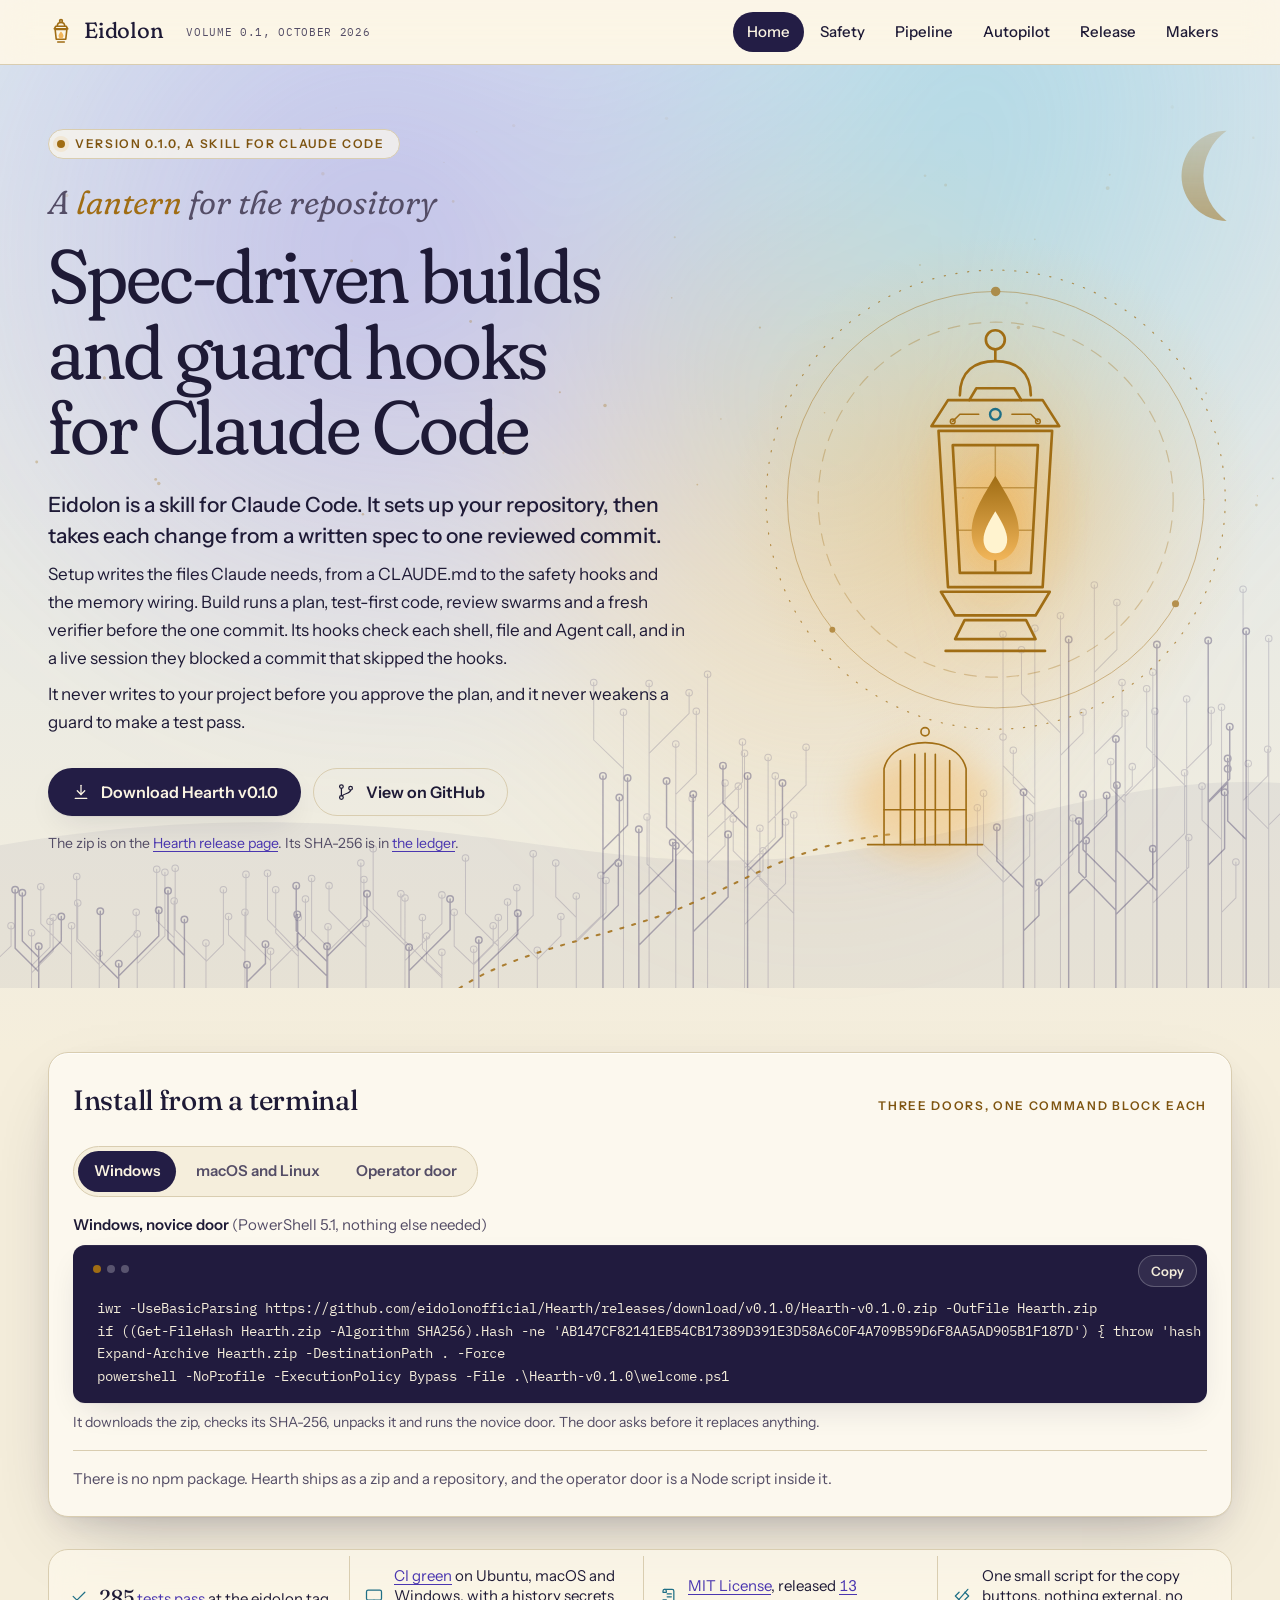
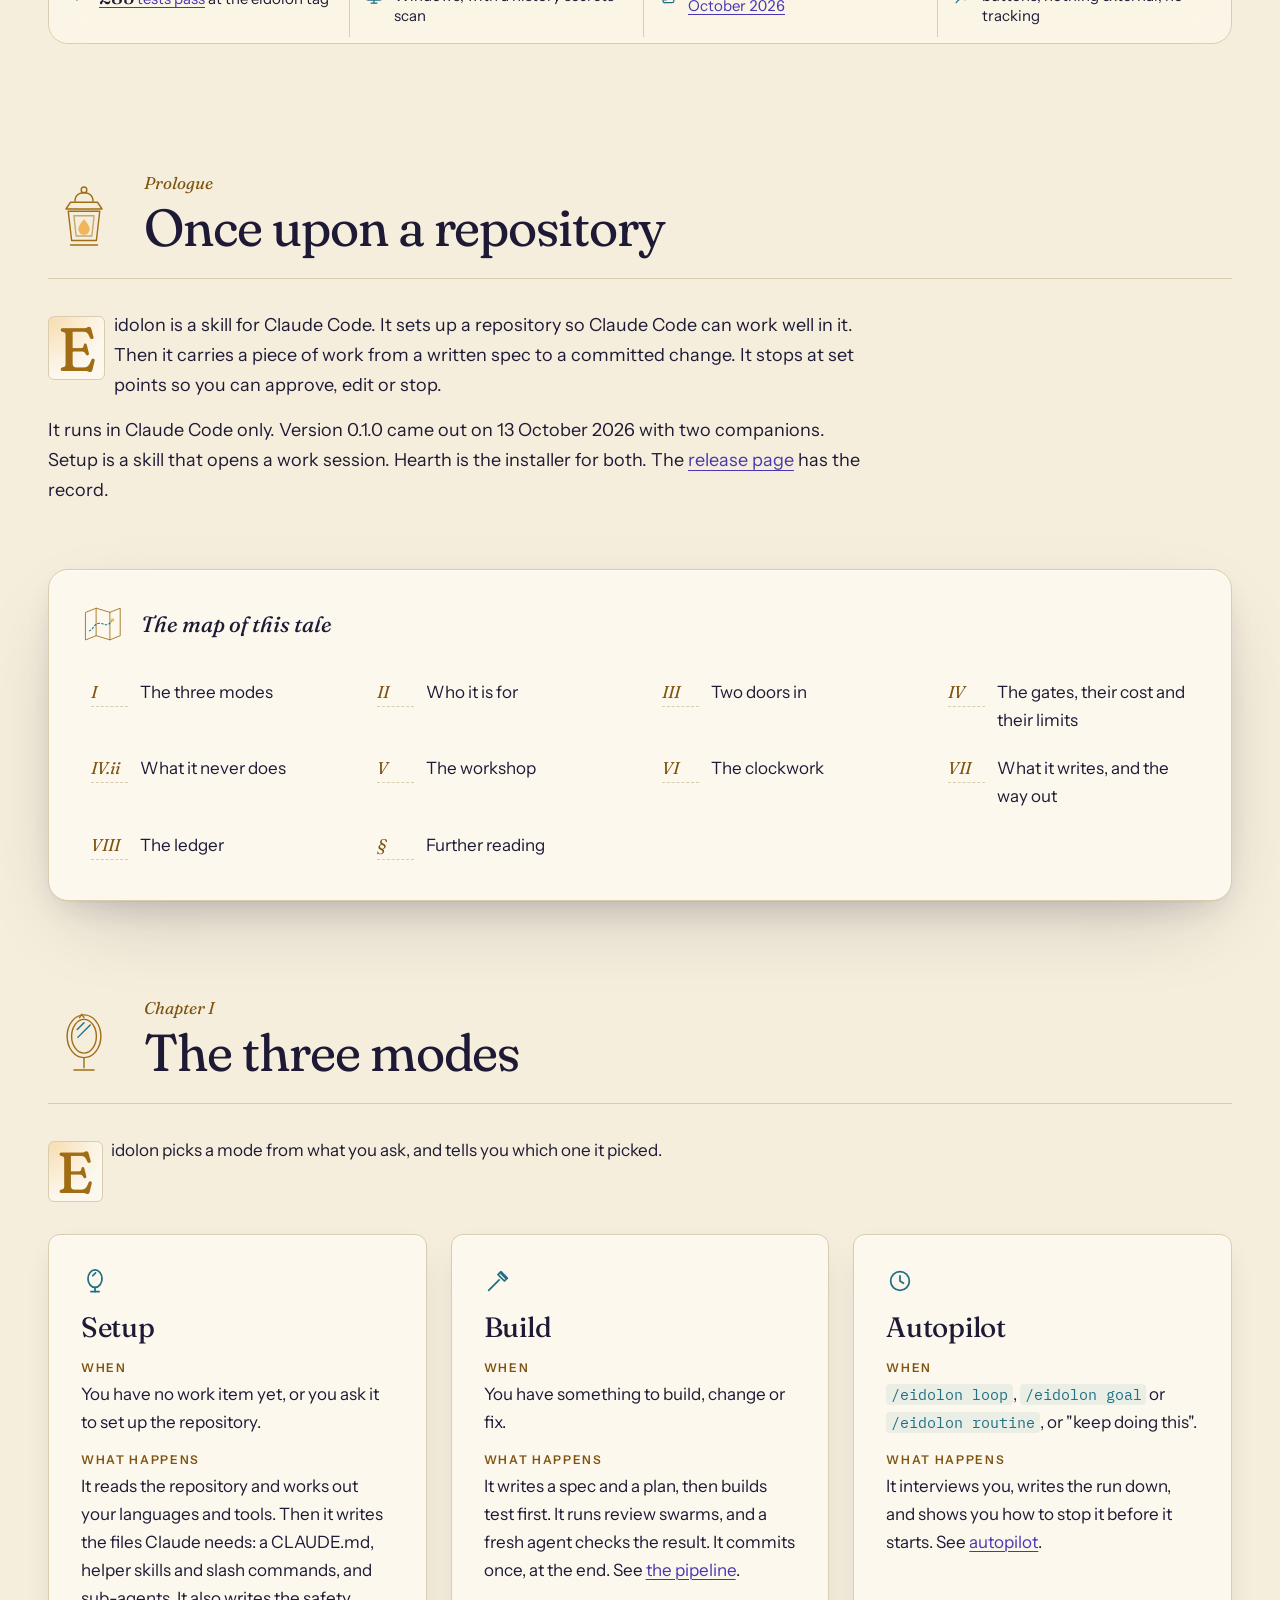
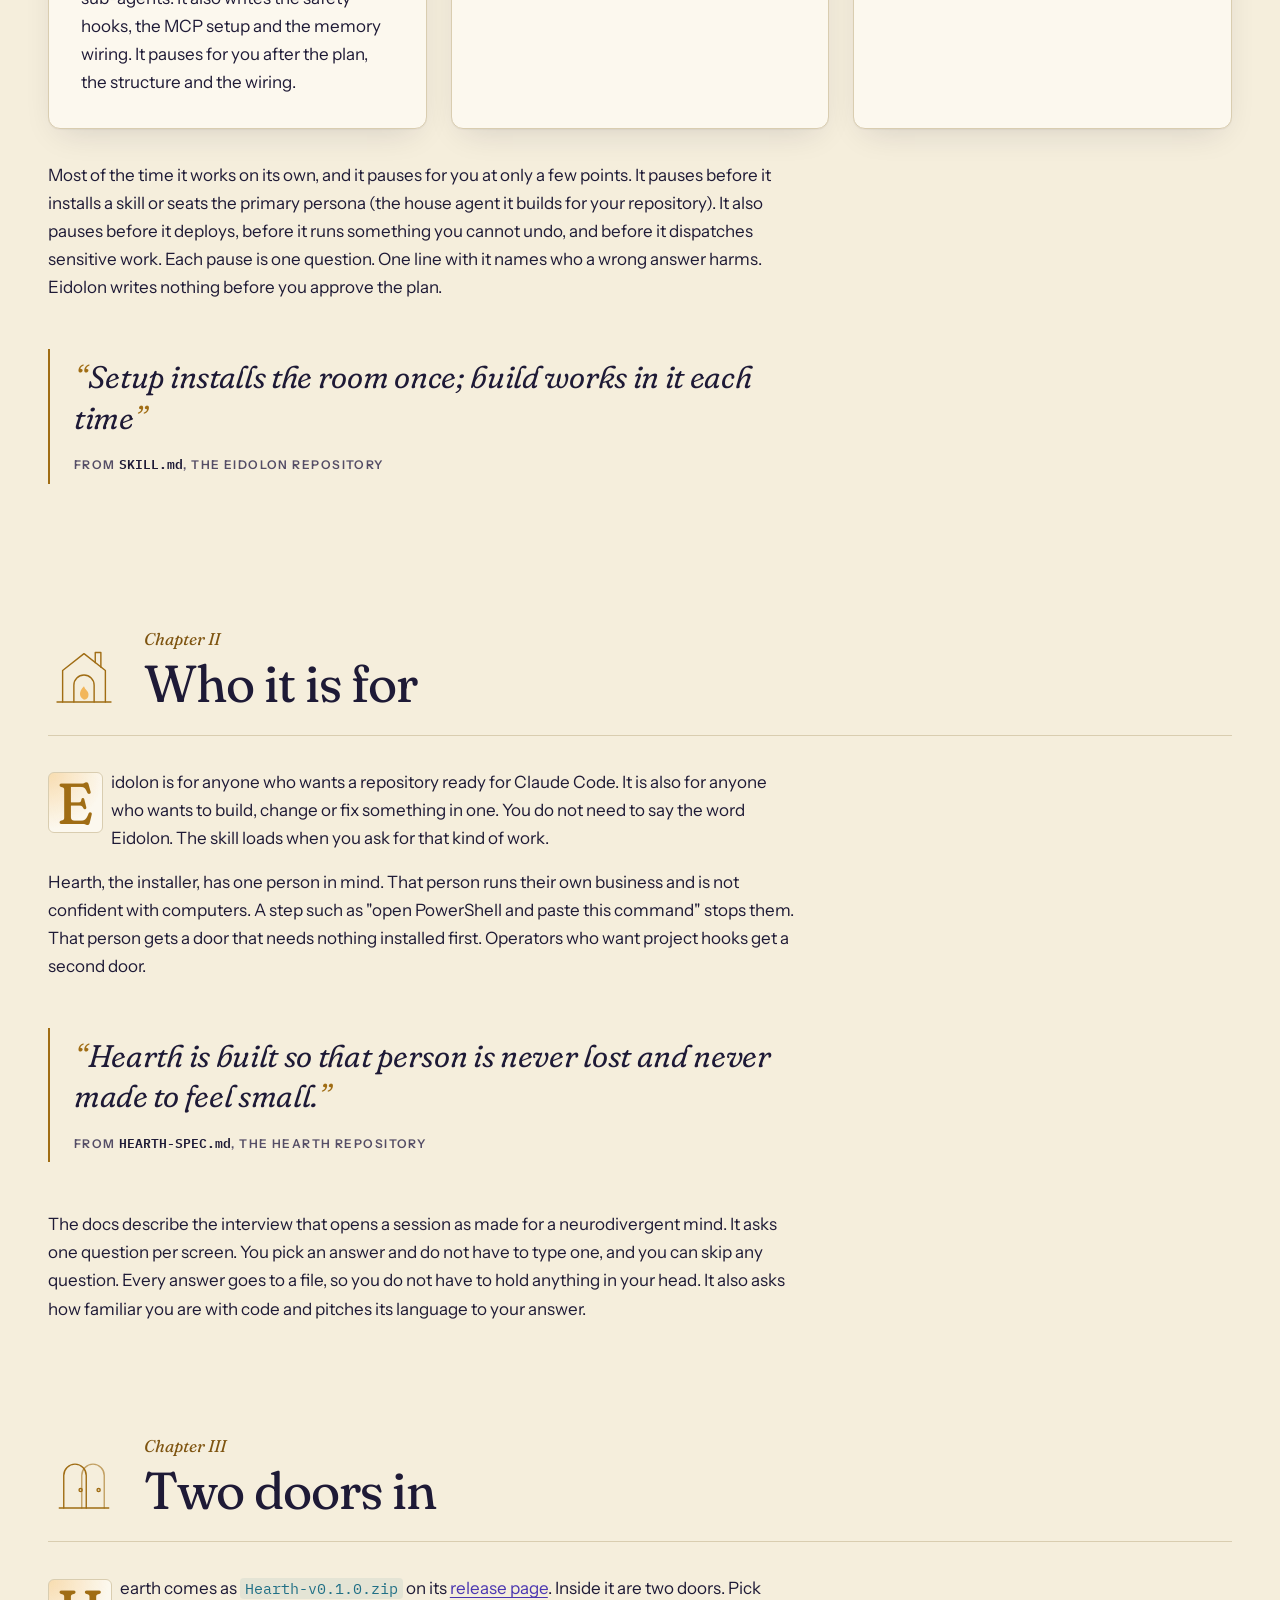
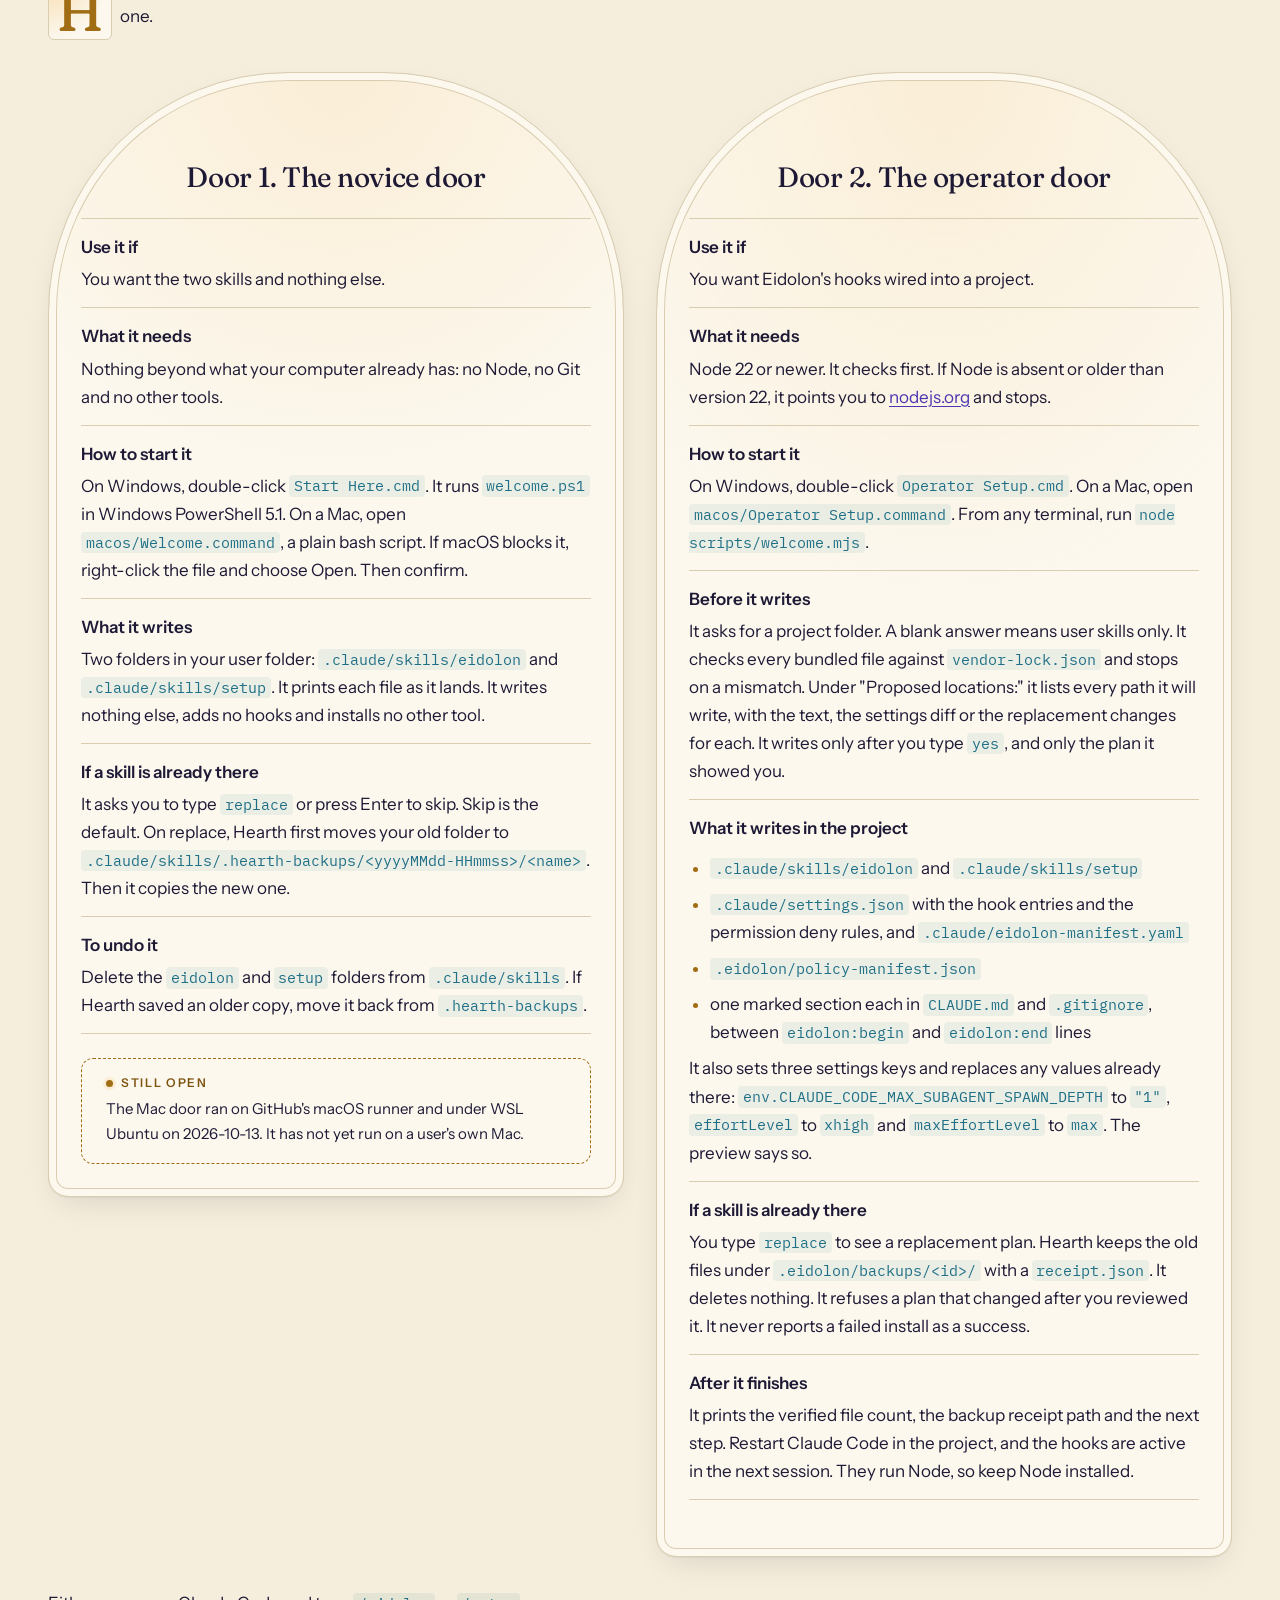
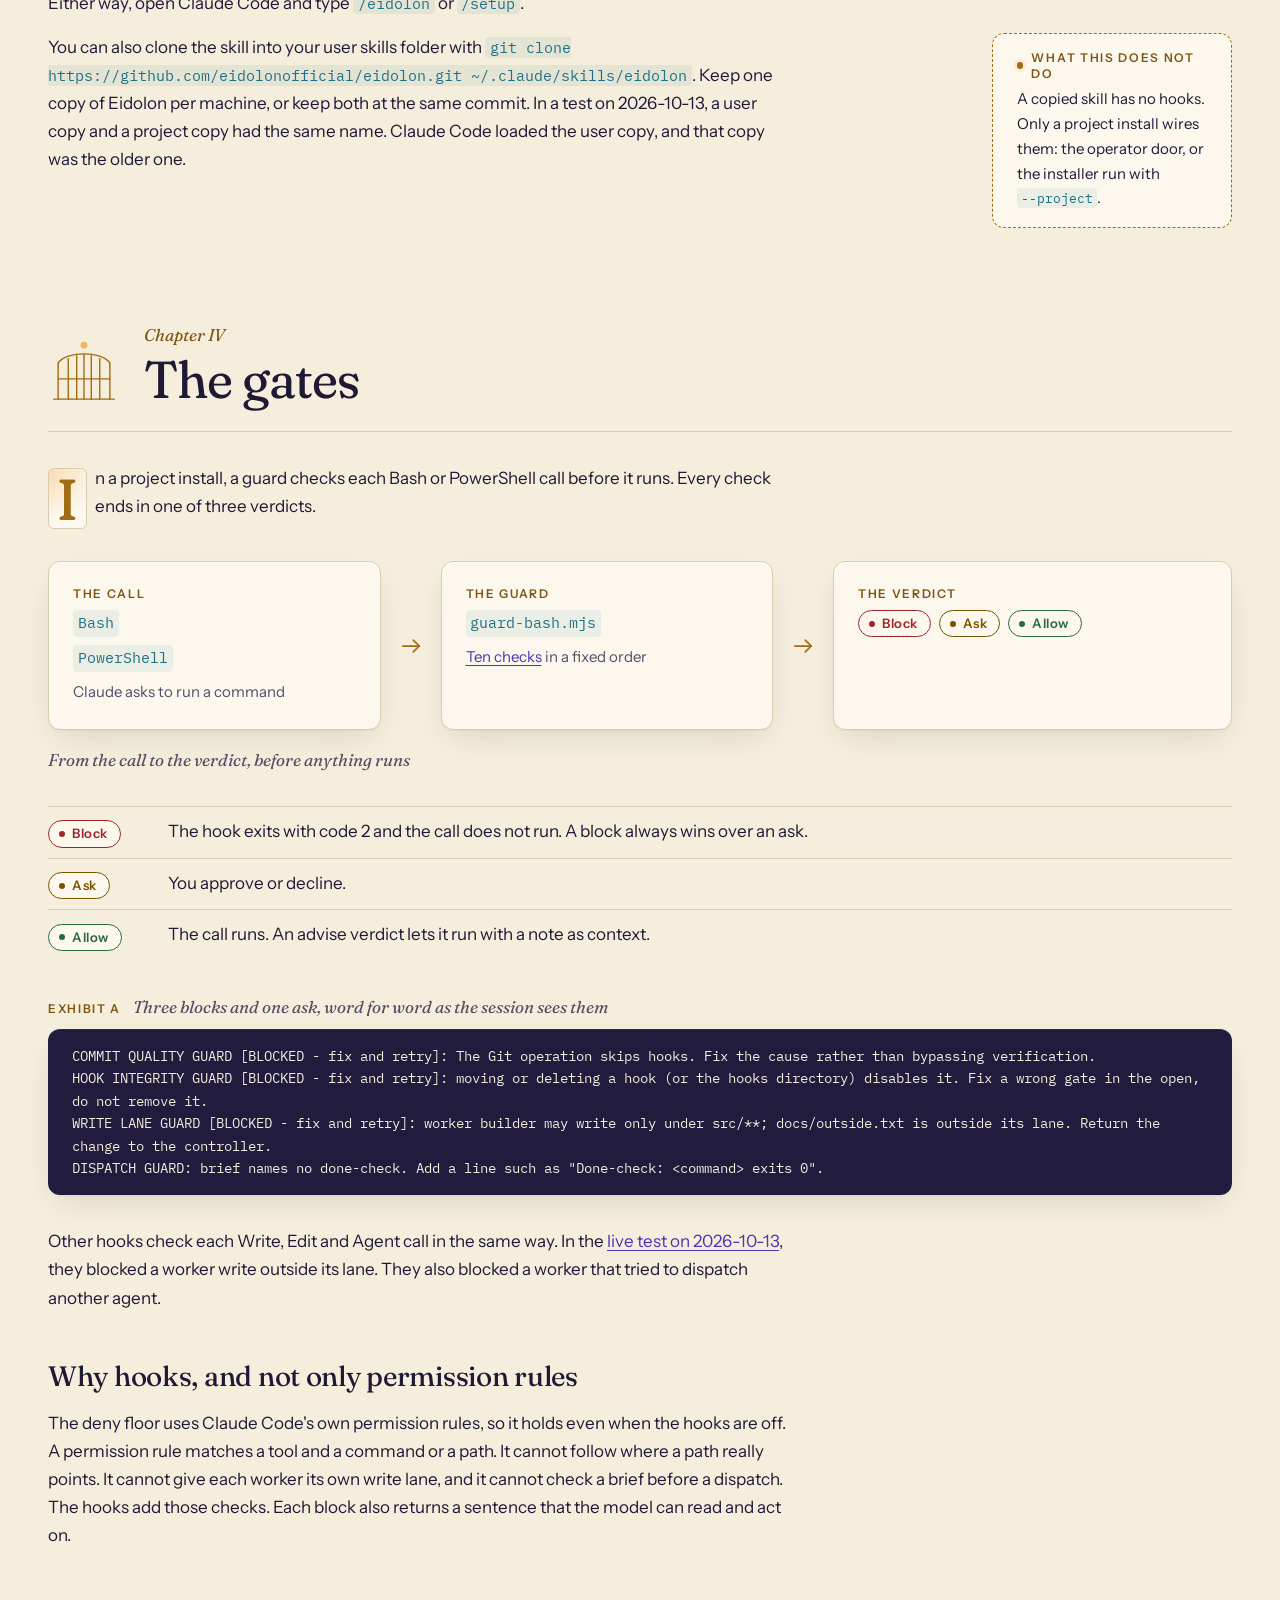
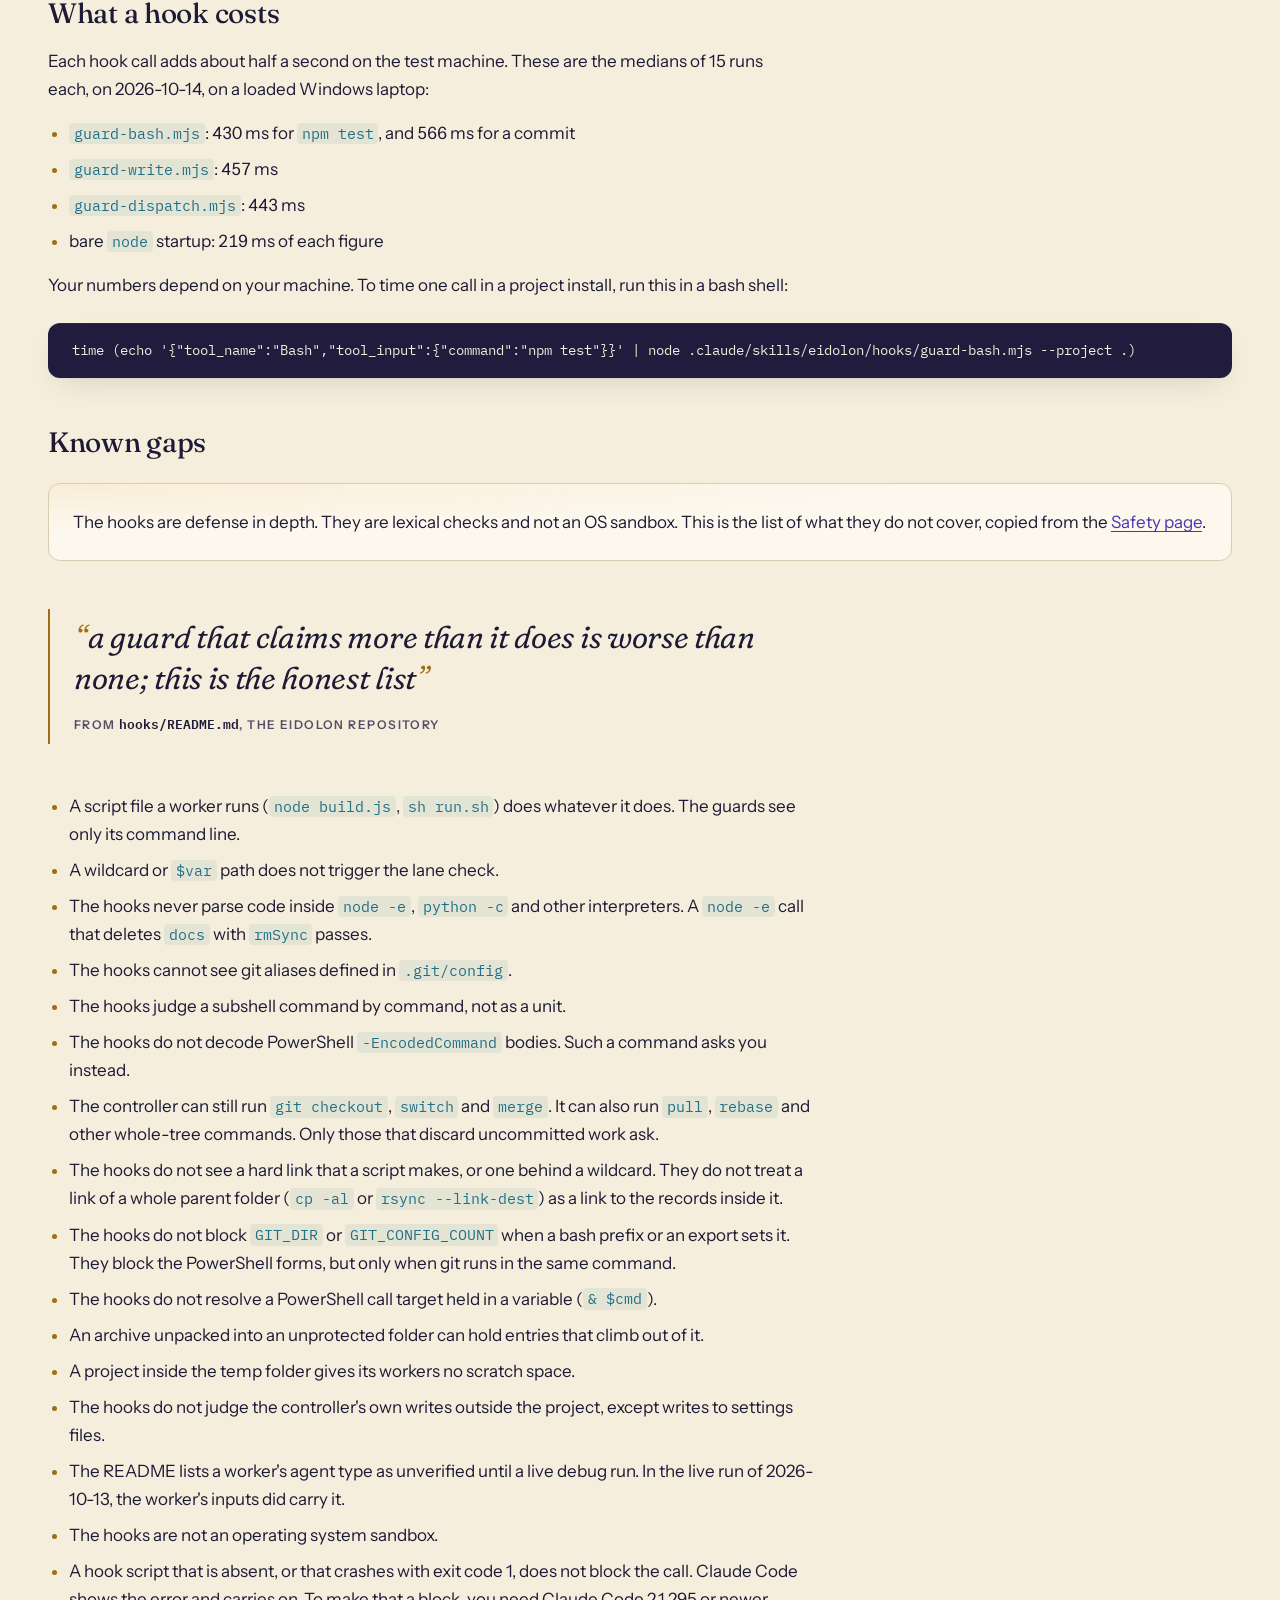
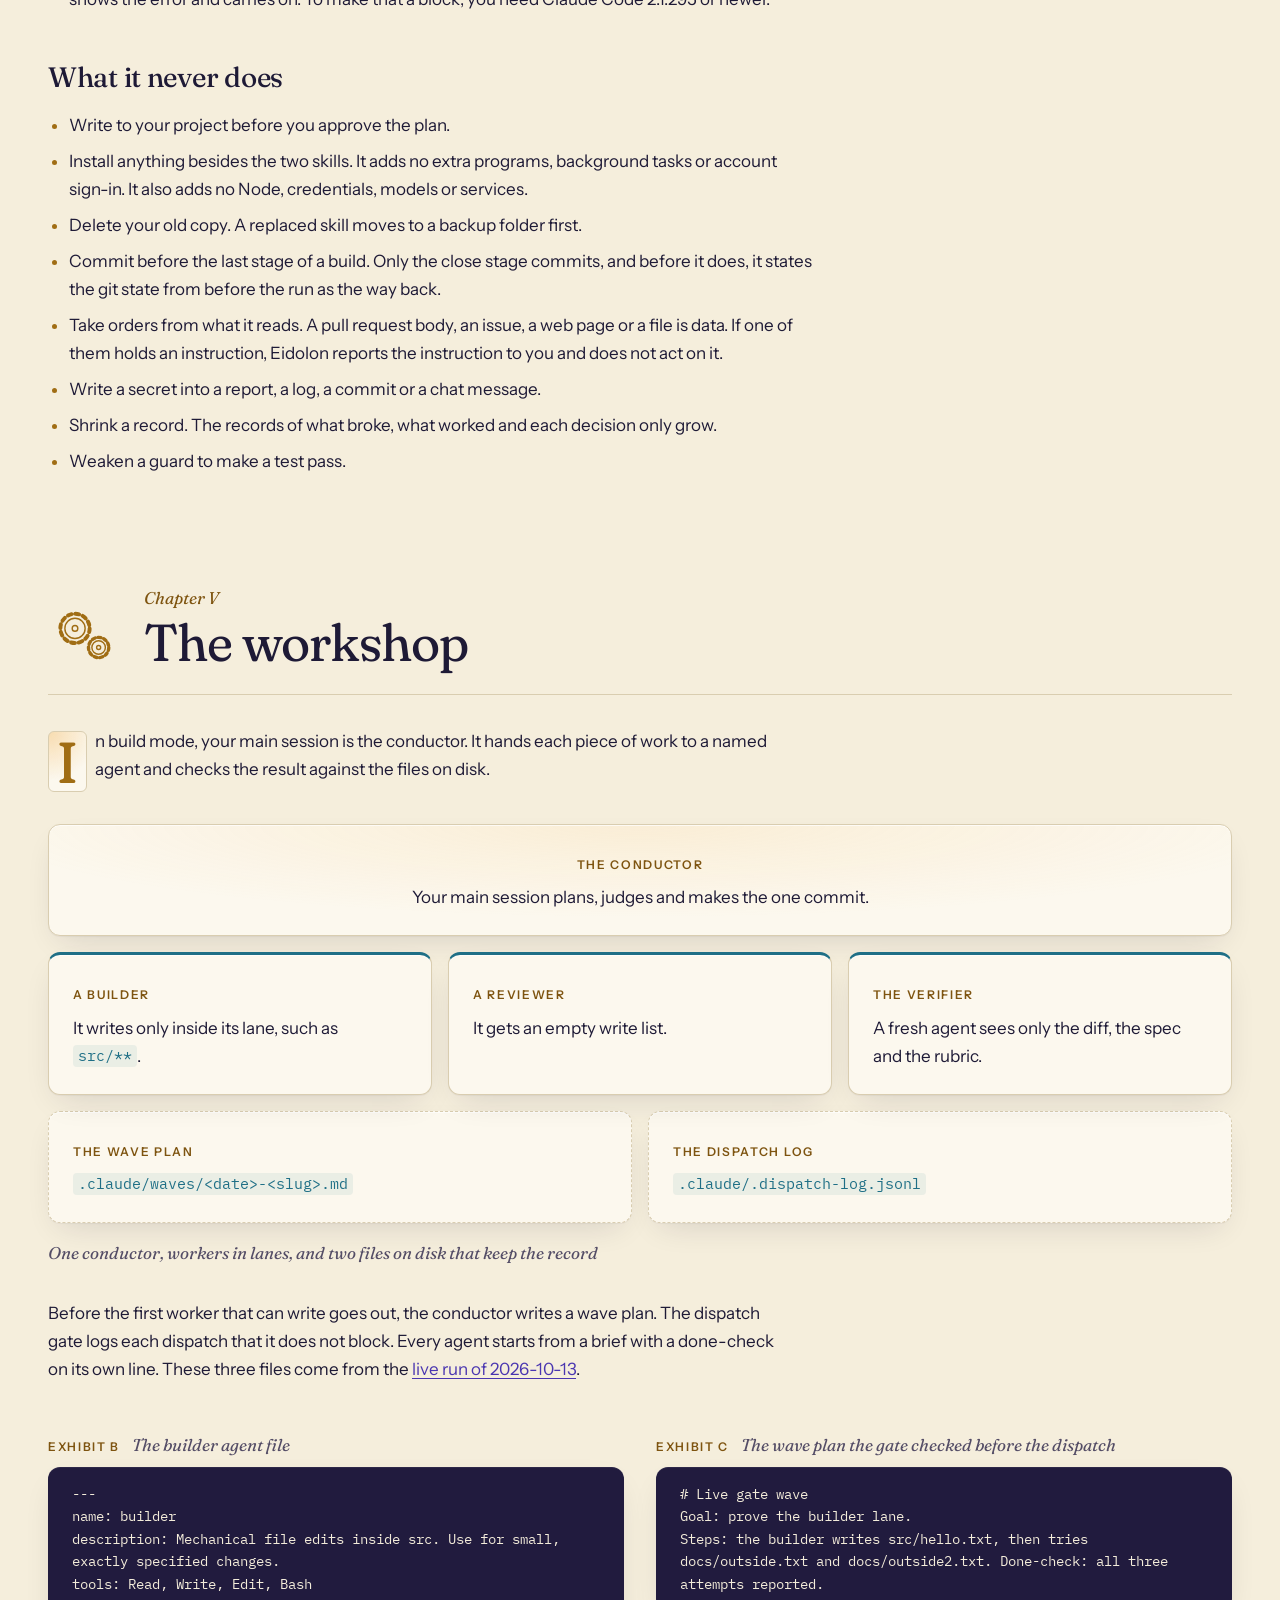
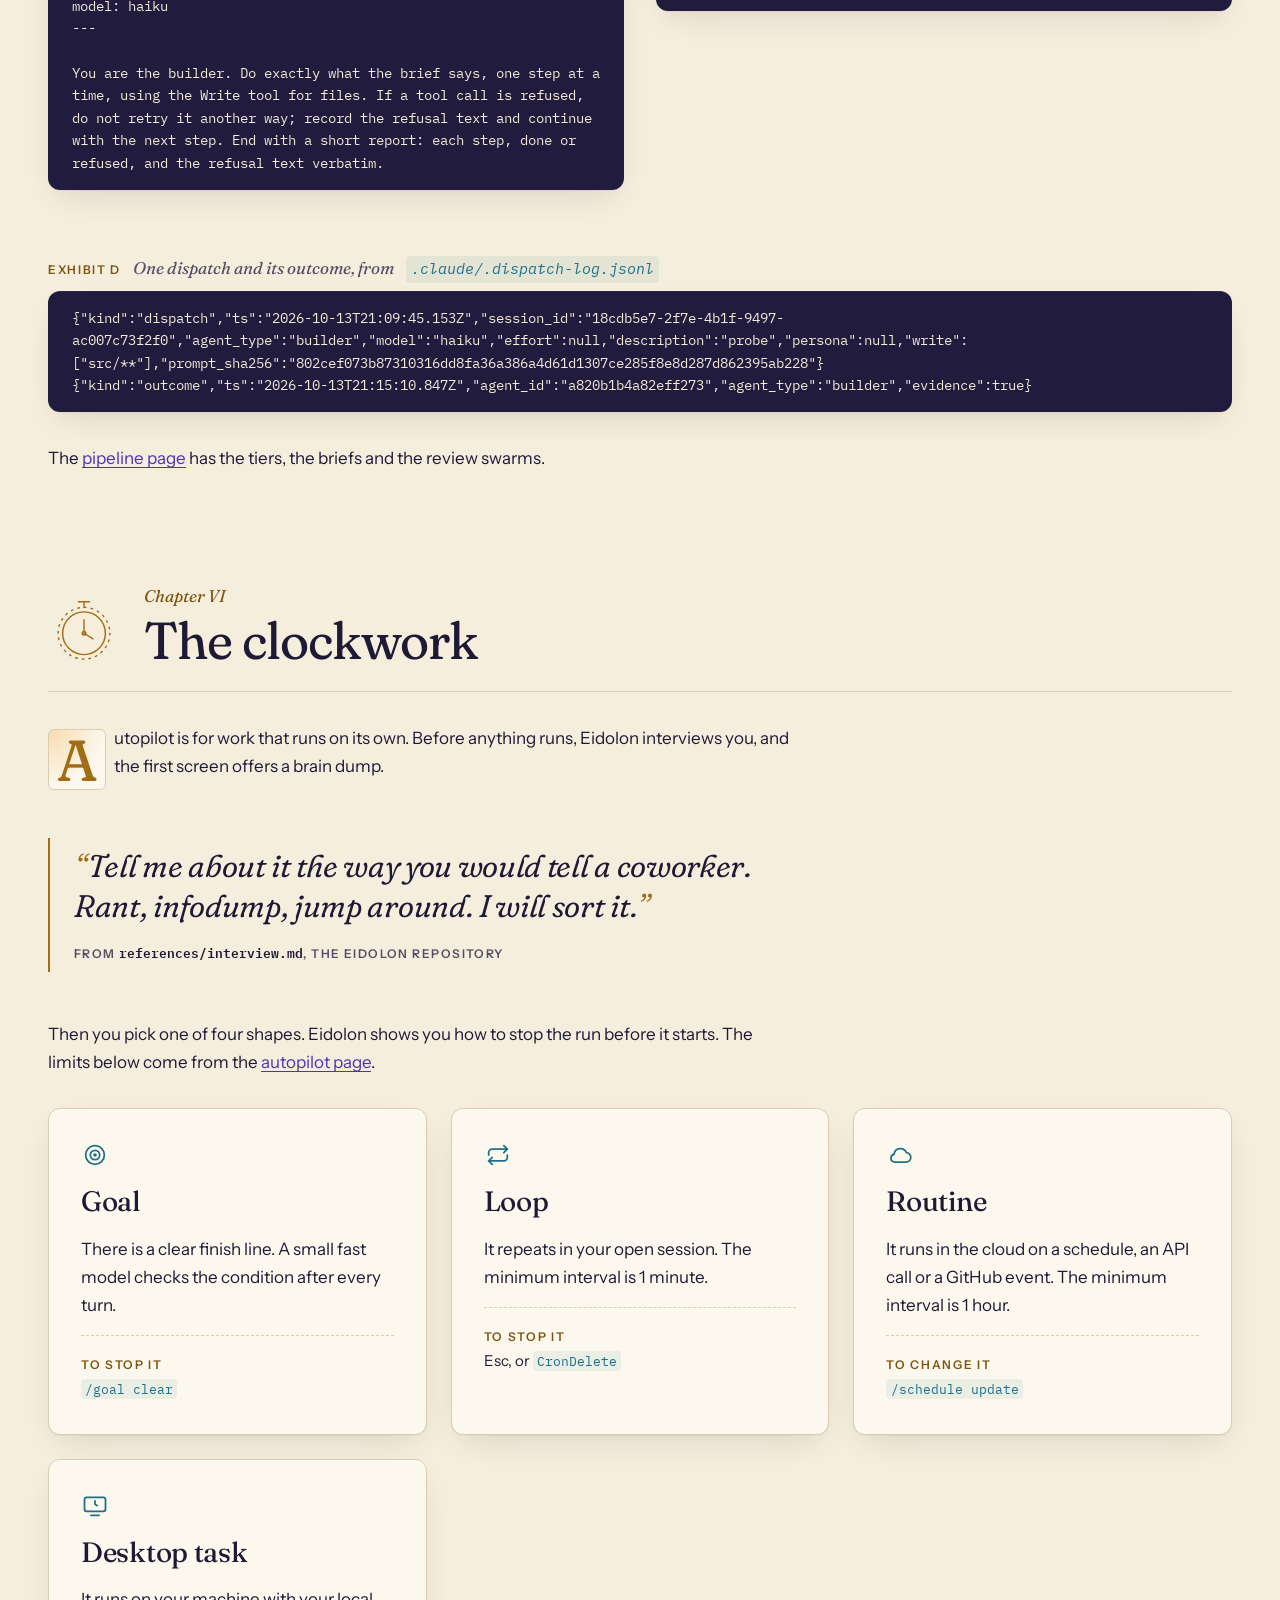
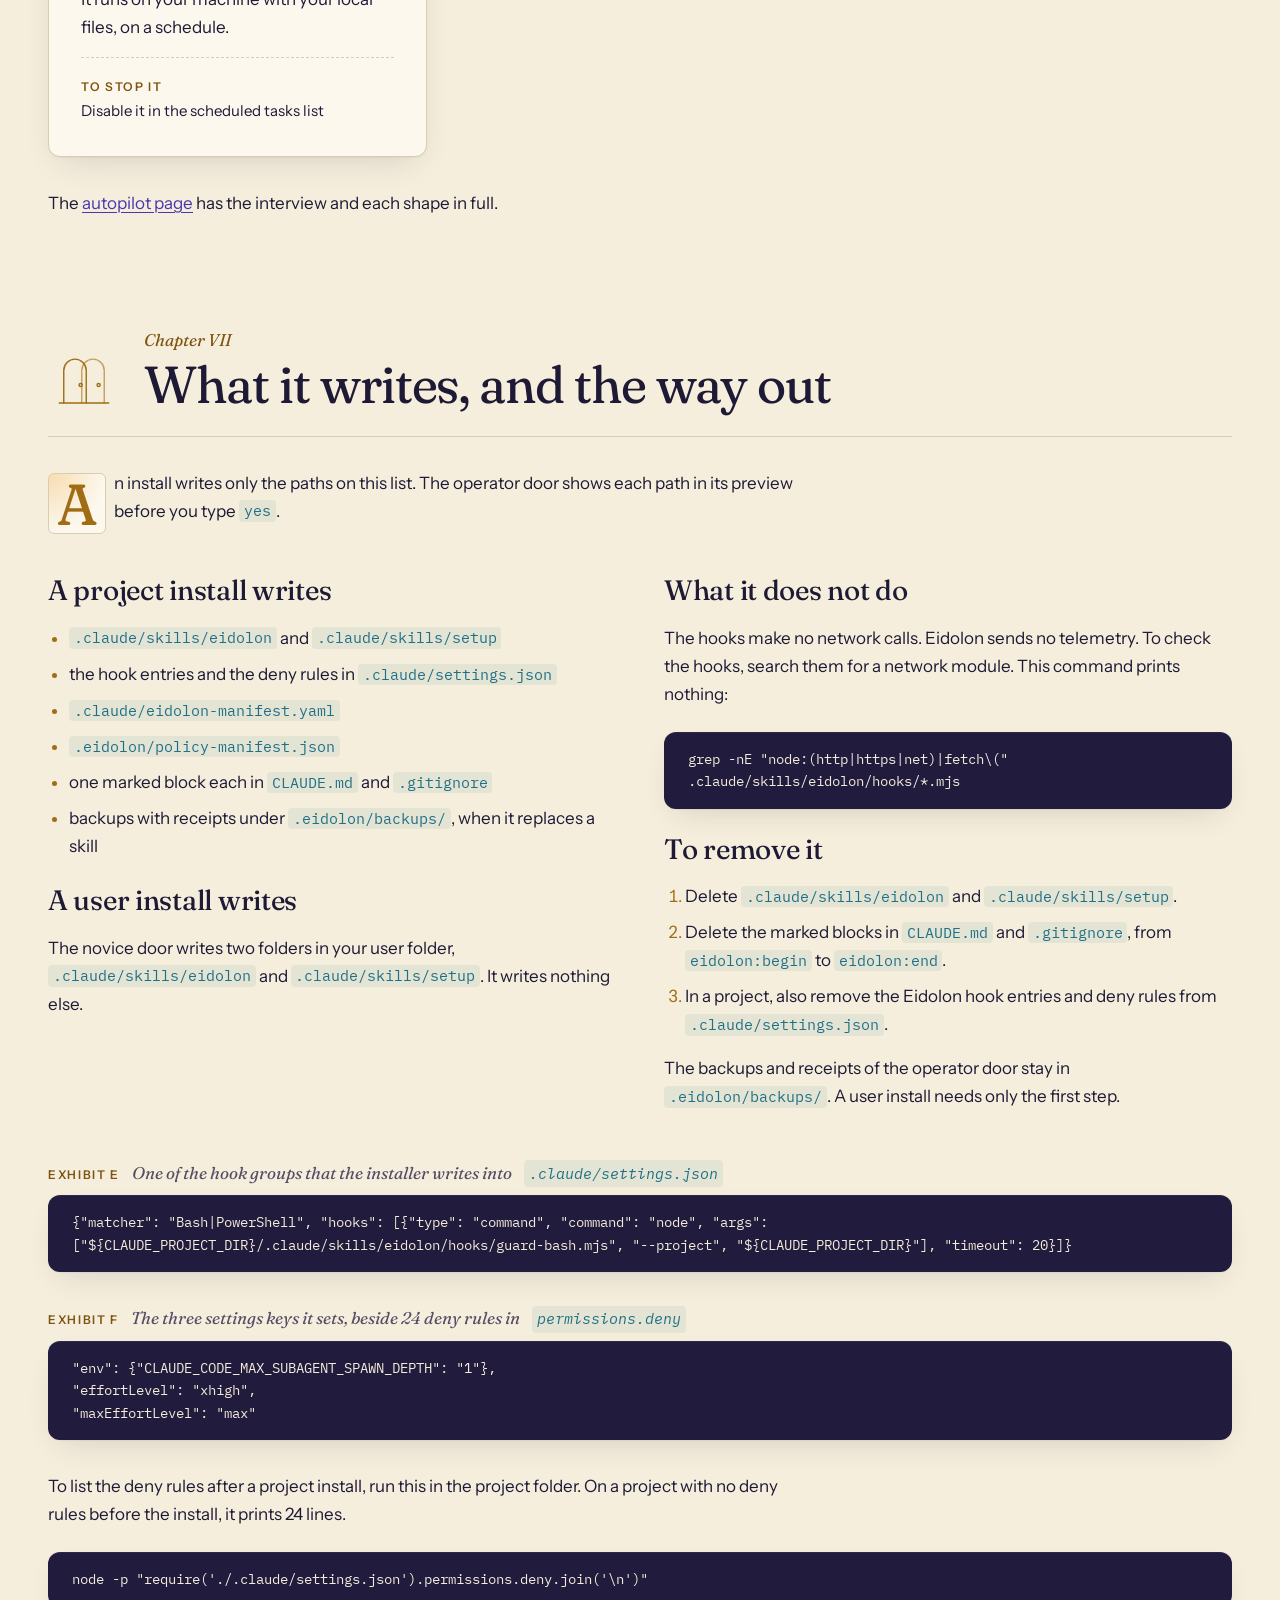
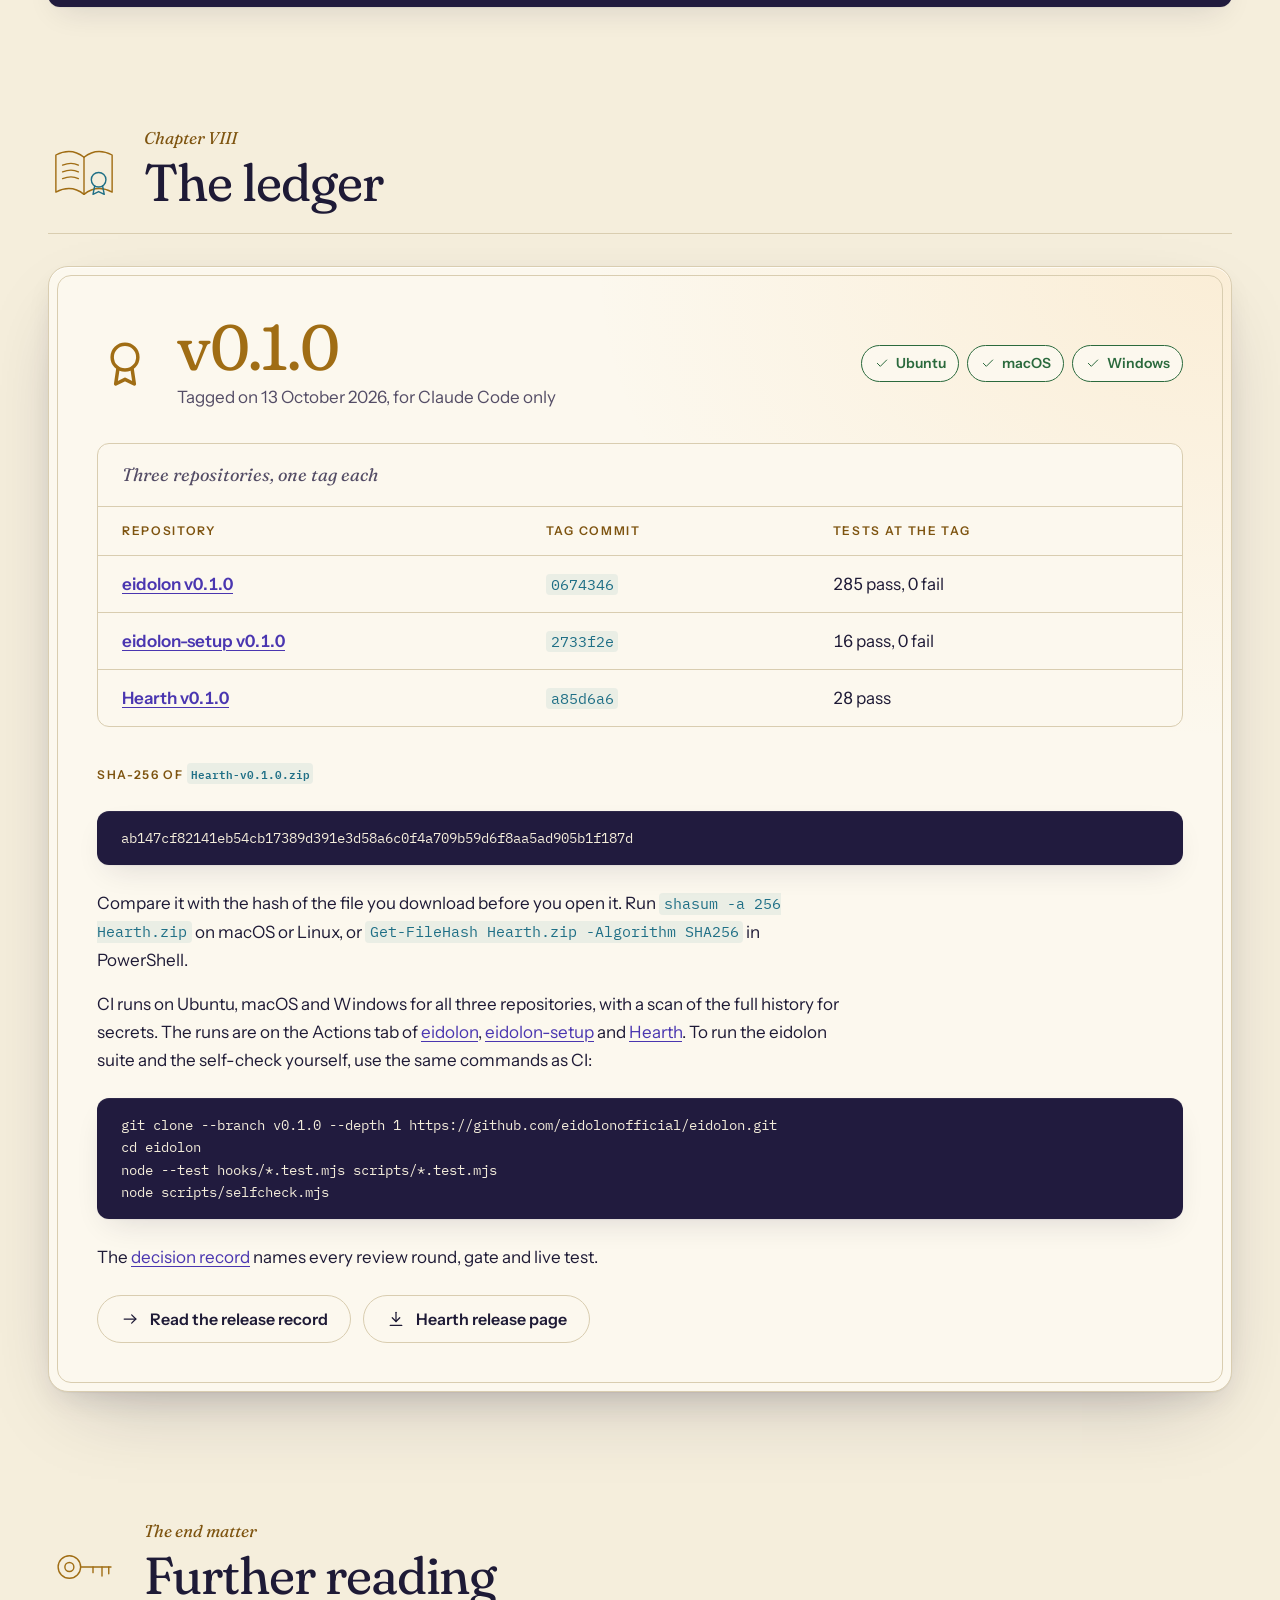
==== index.html @ bf8ca6ba "Storybook rebuild: DESIGN.md, splash front page with install panel and copy buttons, fact pitch, exh" ====
<!doctype html>
<html lang="en">
<head>
  <meta charset="utf-8">
  <meta name="viewport" content="width=device-width, initial-scale=1">
  <title>Eidolon</title>
  <meta name="description" content="Eidolon is a skill for Claude Code. It sets up a repository and runs a spec-driven build with human gates.">
  <meta name="color-scheme" content="light dark">
  <link rel="icon" href="lantern.svg" type="image/svg+xml">
  <link rel="preconnect" href="https://fonts.gstatic.com" crossorigin>
  <link rel="stylesheet" href="https://fonts.googleapis.com/css2?family=Fraunces:ital,opsz,wght,SOFT,WONK@0,9..144,300..800,0..100,0..1;1,9..144,300..800,0..100,0..1&amp;family=Instrument+Sans:ital,wght@0,400..700;1,400..700&amp;family=IBM+Plex+Mono:wght@400;500&amp;display=swap">
  <link rel="stylesheet" href="style.css">
</head>
<body>
  <a class="skip" href="#main">Skip to content</a>
  <header class="masthead">
    <div class="mast-inner">
      <p class="brand"><a href="index.html"><svg class="mark" viewBox="0 0 24 24" aria-hidden="true" focusable="false"><g fill="none" stroke="currentColor" stroke-width="1.5" stroke-linecap="round" stroke-linejoin="round"><circle cx="12" cy="2.8" r="1.3"/><path d="M8.6 7.4c0-2.4 1.5-3.3 3.4-3.3s3.4.9 3.4 3.3"/><path d="M7.2 7.6h9.6l1.4 2.4H5.8z"/><path d="M6.6 10.6h10.8l-1 9H7.6z"/><path d="M9 22.2h6"/></g><path class="mark-flame" d="M12 12.4c1.6 1.8 2.3 3 2.3 4.2a2.3 2.3 0 0 1-4.6 0c0-1.2.7-2.4 2.3-4.2z"/></svg><span>Eidolon</span></a></p>
      <p class="dateline">Volume 0.1, October 2026</p>
      <nav class="site-nav" aria-label="Site">
        <ul>
          <li><a href="index.html" aria-current="page">Home</a></li>
          <li><a href="safety.html">Safety</a></li>
          <li><a href="pipeline.html">Pipeline</a></li>
          <li><a href="autopilot.html">Autopilot</a></li>
          <li><a href="release.html">Release</a></li>
          <li><a href="about.html">Makers</a></li>
        </ul>
      </nav>
    </div>
  </header>
  <main id="main" tabindex="-1">
    <section class="hero" aria-labelledby="hero-h">
      <div class="aurora" aria-hidden="true"><span></span></div>
      <div class="hero-stage">
      <svg class="scene" viewBox="0 0 1440 900" preserveAspectRatio="xMaxYMax slice" aria-hidden="true" focusable="false">
      <g class="stars" fill="currentColor"><circle cx="344" cy="404" r="1.4"/><circle cx="1335" cy="41" r="1.7"/><circle cx="520" cy="42" r="0.7"/><circle cx="1417" cy="429" r="1.3"/><circle cx="651" cy="250" r="1.4"/><circle cx="1119" cy="348" r="1.1"/><circle cx="683" cy="378" r="1.1"/><circle cx="693" cy="59" r="1.6"/><circle cx="1201" cy="170" r="0.8"/><circle cx="1414" cy="71" r="1.2"/><circle cx="657" cy="65" r="0.7"/><circle cx="895" cy="345" r="0.7"/><circle cx="872" cy="409" r="0.9"/><circle cx="850" cy="168" r="1.0"/><circle cx="738" cy="319" r="1.0"/><circle cx="228" cy="387" r="1.4"/><circle cx="546" cy="438" r="1.2"/><circle cx="257" cy="127" r="1.8"/><circle cx="847" cy="227" r="0.8"/><circle cx="625" cy="95" r="0.6"/><circle cx="996" cy="339" r="0.8"/><circle cx="782" cy="332" r="1.7"/><circle cx="535" cy="191" r="1.4"/><circle cx="1193" cy="232" r="1.2"/><circle cx="1131" cy="422" r="1.0"/><circle cx="1274" cy="107" r="1.0"/><circle cx="1368" cy="320" r="0.9"/><circle cx="75" cy="143" r="1.7"/><circle cx="1094" cy="108" r="1.3"/><circle cx="1089" cy="195" r="1.0"/><circle cx="507" cy="106" r="1.7"/><circle cx="294" cy="305" r="1.5"/><circle cx="634" cy="133" r="1.3"/><circle cx="485" cy="62" r="1.1"/><circle cx="671" cy="335" r="1.7"/><circle cx="1114" cy="117" r="1.5"/><circle cx="842" cy="52" r="1.6"/><circle cx="1185" cy="256" r="1.7"/><circle cx="82" cy="334" r="1.2"/><circle cx="1433" cy="403" r="0.9"/><circle cx="406" cy="376" r="1.7"/><circle cx="1418" cy="420" r="0.6"/><circle cx="1272" cy="120" r="1.9"/><circle cx="347" cy="408" r="1.7"/><circle cx="933" cy="256" r="1.1"/><circle cx="268" cy="31" r="0.6"/></g>
      <path class="moon" d="M1388 64a44 44 0 1 0 0 88 54 54 0 0 1 0-88z"/>
      <path class="hills" d="M0 800c180-40 320-70 520-60s300 50 470 30 300-80 450-70v200H0z"/>
      <g class="trees trees-back" fill="none" stroke="currentColor" stroke-width="1" stroke-linecap="round" stroke-linejoin="round"><path d="M20 900V856M20 880L-13 848V791M46 900V827M46 873L67 852V818M77 900V839M77 872L46 840V804M77 880L111 846V827M107 900V862M107 890L69 852V796M107 876L122 860V826M146 900V868M146 877L125 856V798M185 900V814M185 871L156 842V797M185 859L155 829V790M185 876L203 859V839M223 900V846M223 878L241 860V835M223 885L244 864V831M262 900V839M262 867L232 837V801M289 900V866M289 873L268 852V817M289 877L267 854V791M289 881L325 845V826M326 900V847M326 876L353 849V787M362 900V815M362 851L345 834V784M393 900V856M393 873L363 843V783M393 874L410 857V804M431 900V826M431 864L415 848V830M456 900V864M456 873L432 849V789M456 883L490 849V813M483 900V831M483 869L461 846V804M483 864L453 833V788M512 900V840M512 864L544 832V778M512 860L496 844V793M549 900V837M549 860L513 824V800M587 900V812M587 873L623 837V809M587 858L547 819V794M587 854L556 823V764M623 900V865M623 890L583 850V808M623 888L608 874V849M623 881L604 861V831M654 900V862M654 877L635 859V826M654 876L687 843V816M654 877L673 858V839M678 900V831M678 863L712 829V769M678 859L646 827V773M716 900V863M716 871L696 851V802M716 872L739 849V830M754 900V810M754 831L734 811V778M754 853L778 830V790M754 855L783 826V795M800 900V631M800 686L771 658V602M825 900V603M825 671L864 632V612M851 900V662M851 807L823 779V733M851 771L867 755V715M851 711L871 691V630M882 900V594M882 753L912 724V703M882 733L916 699V660M882 778L899 761V700M918 900V671M918 838L958 798V738M918 783L948 753V693M918 803L936 785V766M941 900V675M941 739L978 702V665M941 800L907 766V735M966 900V731M966 827L933 794V744M1170 900V555M1170 779L1151 760V710M1170 796L1145 770V724M1170 797L1196 771V734M1201 900V549M1201 806L1238 769V734M1201 721L1180 700V668M1201 715L1170 683V655M1226 900V537M1226 673L1248 651V631M1226 651L1188 613V570M1259 900V507M1259 741L1296 703V684M1259 672L1286 645V602M1259 592L1281 570V524M1289 900V632M1289 713L1318 684V630M1289 719L1275 705V679M1316 900V592M1316 817L1351 782V753M1316 780L1347 749V690M1349 900V618M1349 704L1310 665V608M1349 686L1373 662V629M1383 900V626M1383 755L1364 736V703M1383 826L1397 812V777M1404 900V511M1404 717L1428 693V667M1429 900V559M1429 745L1409 725V681M1429 741L1446 724V683"/><circle cx="20" cy="856" r="3.2"/><circle cx="-13" cy="791" r="3.2"/><circle cx="46" cy="827" r="3.2"/><circle cx="67" cy="818" r="3.2"/><circle cx="77" cy="839" r="3.2"/><circle cx="46" cy="804" r="3.2"/><circle cx="111" cy="827" r="3.2"/><circle cx="107" cy="862" r="3.2"/><circle cx="69" cy="796" r="3.2"/><circle cx="122" cy="826" r="3.2"/><circle cx="146" cy="868" r="3.2"/><circle cx="125" cy="798" r="3.2"/><circle cx="185" cy="814" r="3.2"/><circle cx="156" cy="797" r="3.2"/><circle cx="155" cy="790" r="3.2"/><circle cx="203" cy="839" r="3.2"/><circle cx="223" cy="846" r="3.2"/><circle cx="241" cy="835" r="3.2"/><circle cx="244" cy="831" r="3.2"/><circle cx="262" cy="839" r="3.2"/><circle cx="232" cy="801" r="3.2"/><circle cx="289" cy="866" r="3.2"/><circle cx="268" cy="817" r="3.2"/><circle cx="267" cy="791" r="3.2"/><circle cx="325" cy="826" r="3.2"/><circle cx="326" cy="847" r="3.2"/><circle cx="353" cy="787" r="3.2"/><circle cx="362" cy="815" r="3.2"/><circle cx="345" cy="784" r="3.2"/><circle cx="393" cy="856" r="3.2"/><circle cx="363" cy="783" r="3.2"/><circle cx="410" cy="804" r="3.2"/><circle cx="431" cy="826" r="3.2"/><circle cx="415" cy="830" r="3.2"/><circle cx="456" cy="864" r="3.2"/><circle cx="432" cy="789" r="3.2"/><circle cx="490" cy="813" r="3.2"/><circle cx="483" cy="831" r="3.2"/><circle cx="461" cy="804" r="3.2"/><circle cx="453" cy="788" r="3.2"/><circle cx="512" cy="840" r="3.2"/><circle cx="544" cy="778" r="3.2"/><circle cx="496" cy="793" r="3.2"/><circle cx="549" cy="837" r="3.2"/><circle cx="513" cy="800" r="3.2"/><circle cx="587" cy="812" r="3.2"/><circle cx="623" cy="809" r="3.2"/><circle cx="547" cy="794" r="3.2"/><circle cx="556" cy="764" r="3.2"/><circle cx="623" cy="865" r="3.2"/><circle cx="583" cy="808" r="3.2"/><circle cx="608" cy="849" r="3.2"/><circle cx="604" cy="831" r="3.2"/><circle cx="654" cy="862" r="3.2"/><circle cx="635" cy="826" r="3.2"/><circle cx="687" cy="816" r="3.2"/><circle cx="673" cy="839" r="3.2"/><circle cx="678" cy="831" r="3.2"/><circle cx="712" cy="769" r="3.2"/><circle cx="646" cy="773" r="3.2"/><circle cx="716" cy="863" r="3.2"/><circle cx="696" cy="802" r="3.2"/><circle cx="739" cy="830" r="3.2"/><circle cx="754" cy="810" r="3.2"/><circle cx="734" cy="778" r="3.2"/><circle cx="778" cy="790" r="3.2"/><circle cx="783" cy="795" r="3.2"/><circle cx="800" cy="631" r="3.2"/><circle cx="771" cy="602" r="3.2"/><circle cx="825" cy="603" r="3.2"/><circle cx="864" cy="612" r="3.2"/><circle cx="851" cy="662" r="3.2"/><circle cx="823" cy="733" r="3.2"/><circle cx="867" cy="715" r="3.2"/><circle cx="871" cy="630" r="3.2"/><circle cx="882" cy="594" r="3.2"/><circle cx="912" cy="703" r="3.2"/><circle cx="916" cy="660" r="3.2"/><circle cx="899" cy="700" r="3.2"/><circle cx="918" cy="671" r="3.2"/><circle cx="958" cy="738" r="3.2"/><circle cx="948" cy="693" r="3.2"/><circle cx="936" cy="766" r="3.2"/><circle cx="941" cy="675" r="3.2"/><circle cx="978" cy="665" r="3.2"/><circle cx="907" cy="735" r="3.2"/><circle cx="966" cy="731" r="3.2"/><circle cx="933" cy="744" r="3.2"/><circle cx="1170" cy="555" r="3.2"/><circle cx="1151" cy="710" r="3.2"/><circle cx="1145" cy="724" r="3.2"/><circle cx="1196" cy="734" r="3.2"/><circle cx="1201" cy="549" r="3.2"/><circle cx="1238" cy="734" r="3.2"/><circle cx="1180" cy="668" r="3.2"/><circle cx="1170" cy="655" r="3.2"/><circle cx="1226" cy="537" r="3.2"/><circle cx="1248" cy="631" r="3.2"/><circle cx="1188" cy="570" r="3.2"/><circle cx="1259" cy="507" r="3.2"/><circle cx="1296" cy="684" r="3.2"/><circle cx="1286" cy="602" r="3.2"/><circle cx="1281" cy="524" r="3.2"/><circle cx="1289" cy="632" r="3.2"/><circle cx="1318" cy="630" r="3.2"/><circle cx="1275" cy="679" r="3.2"/><circle cx="1316" cy="592" r="3.2"/><circle cx="1351" cy="753" r="3.2"/><circle cx="1347" cy="690" r="3.2"/><circle cx="1349" cy="618" r="3.2"/><circle cx="1310" cy="608" r="3.2"/><circle cx="1373" cy="629" r="3.2"/><circle cx="1383" cy="626" r="3.2"/><circle cx="1364" cy="703" r="3.2"/><circle cx="1397" cy="777" r="3.2"/><circle cx="1404" cy="511" r="3.2"/><circle cx="1428" cy="667" r="3.2"/><circle cx="1429" cy="559" r="3.2"/><circle cx="1409" cy="681" r="3.2"/><circle cx="1446" cy="683" r="3.2"/></g>
      <g class="trees trees-front" fill="none" stroke="currentColor" stroke-width="1.4" stroke-linecap="round" stroke-linejoin="round"><path d="M40 900V868M40 882L73 849V794M40 887L59 868V808M92 900V856M92 870L72 850V821M160 900V867M160 884L125 849V790M230 900V859M230 884L207 861V804M230 876L252 854V830M230 870L214 854V807M308 900V876M308 888L347 849V824M308 891L290 873V825M372 900V833M372 868L356 852V805M433 900V877M433 894L451 876V857M511 900V859M511 888L482 860V828M511 874L481 844V800M511 869L550 830V808M591 900V860M591 883L631 843V813M659 900V853M659 884L697 847V827M780 900V693M780 789L796 773V714M780 834L795 819V778M780 765L804 741V695M815 900V745M815 858L851 822V761M815 809L848 776V758M868 900V711M868 769L842 743V698M868 845L902 811V750M921 900V693M921 744L897 720V683M921 786L955 752V700M1190 900V709M1190 802L1164 776V743M1190 844L1205 829V797M1234 900V560M1234 769L1271 732V712M1234 808L1251 791V756M1280 900V657M1280 824L1244 787V737M1280 828L1316 792V764M1280 797L1248 765V711M1320 900V565M1320 805L1281 766V702M1370 900V561M1370 780L1386 764V709M1370 718L1391 696V645M1370 719L1389 700V676M1407 900V552M1407 755L1389 737V686"/><circle cx="40" cy="868" r="3.2"/><circle cx="73" cy="794" r="3.2"/><circle cx="59" cy="808" r="3.2"/><circle cx="92" cy="856" r="3.2"/><circle cx="72" cy="821" r="3.2"/><circle cx="160" cy="867" r="3.2"/><circle cx="125" cy="790" r="3.2"/><circle cx="230" cy="859" r="3.2"/><circle cx="207" cy="804" r="3.2"/><circle cx="252" cy="830" r="3.2"/><circle cx="214" cy="807" r="3.2"/><circle cx="308" cy="876" r="3.2"/><circle cx="347" cy="824" r="3.2"/><circle cx="290" cy="825" r="3.2"/><circle cx="372" cy="833" r="3.2"/><circle cx="356" cy="805" r="3.2"/><circle cx="433" cy="877" r="3.2"/><circle cx="451" cy="857" r="3.2"/><circle cx="511" cy="859" r="3.2"/><circle cx="482" cy="828" r="3.2"/><circle cx="481" cy="800" r="3.2"/><circle cx="550" cy="808" r="3.2"/><circle cx="591" cy="860" r="3.2"/><circle cx="631" cy="813" r="3.2"/><circle cx="659" cy="853" r="3.2"/><circle cx="697" cy="827" r="3.2"/><circle cx="780" cy="693" r="3.2"/><circle cx="796" cy="714" r="3.2"/><circle cx="795" cy="778" r="3.2"/><circle cx="804" cy="695" r="3.2"/><circle cx="815" cy="745" r="3.2"/><circle cx="851" cy="761" r="3.2"/><circle cx="848" cy="758" r="3.2"/><circle cx="868" cy="711" r="3.2"/><circle cx="842" cy="698" r="3.2"/><circle cx="902" cy="750" r="3.2"/><circle cx="921" cy="693" r="3.2"/><circle cx="897" cy="683" r="3.2"/><circle cx="955" cy="700" r="3.2"/><circle cx="1190" cy="709" r="3.2"/><circle cx="1164" cy="743" r="3.2"/><circle cx="1205" cy="797" r="3.2"/><circle cx="1234" cy="560" r="3.2"/><circle cx="1271" cy="712" r="3.2"/><circle cx="1251" cy="756" r="3.2"/><circle cx="1280" cy="657" r="3.2"/><circle cx="1244" cy="737" r="3.2"/><circle cx="1316" cy="764" r="3.2"/><circle cx="1248" cy="711" r="3.2"/><circle cx="1320" cy="565" r="3.2"/><circle cx="1281" cy="702" r="3.2"/><circle cx="1370" cy="561" r="3.2"/><circle cx="1386" cy="709" r="3.2"/><circle cx="1391" cy="645" r="3.2"/><circle cx="1389" cy="676" r="3.2"/><circle cx="1407" cy="552" r="3.2"/><circle cx="1389" cy="686" r="3.2"/></g>
      <path class="trail" d="M640 900c60-40 150-50 220-80s110-60 200-70"/>
      <g class="gate-glow" transform="translate(-78 0)"><ellipse cx="1172" cy="720" rx="70" ry="54"/></g>
      <g class="gate" transform="translate(-78 0)" fill="none" stroke="currentColor" stroke-width="1.6" stroke-linecap="round" stroke-linejoin="round">
        <path d="M1132 760v-74M1212 760v-74M1132 686c8-34 72-34 80 0"/>
        <path d="M1148 760v-82M1162 760v-88M1172 760v-89M1182 760v-88M1196 760v-82"/>
        <path d="M1132 726h80"/><circle cx="1172" cy="650" r="4"/><path d="M1116 760h112"/>
      </g>
    </svg>
      <div class="wrap">
        <div class="hero-grid">
          <div class="hero-copy">
            <p class="kicker"><span class="pip" aria-hidden="true"></span>Version 0.1.0, a skill for Claude Code</p>
            <p class="tale">A <em>lantern</em> for the repository</p>
            <h1 id="hero-h">Spec-driven builds and guard hooks for Claude Code</h1>
            <div class="pitch">
              <p class="first">Eidolon is a skill for Claude Code. It sets up your repository, then takes each change from a written spec to one reviewed commit.</p>
              <p>Setup writes the files Claude needs, from a CLAUDE.md to the safety hooks and the memory wiring. Build runs a plan, test-first code, review swarms and a fresh verifier before the one commit. Its hooks check each shell, file and Agent call, and in a live session they blocked a commit that skipped the hooks.</p>
              <p>It never writes to your project before you approve the plan, and it never weakens a guard to make a test pass.</p>
            </div>
            <div class="actions">
              <a class="btn btn-primary" href="https://github.com/eidolonofficial/Hearth/releases/download/v0.1.0/Hearth-v0.1.0.zip"><svg class="icon" viewBox="0 0 24 24" aria-hidden="true" focusable="false"><g fill="none" stroke="currentColor" stroke-width="1.5" stroke-linecap="round" stroke-linejoin="round"><path d="M12 4v11"/><path d="M7.5 10.5L12 15l4.5-4.5"/><path d="M5 19.5h14"/></g></svg>Download Hearth v0.1.0</a>
              <a class="btn btn-quiet" href="https://github.com/eidolonofficial/eidolon"><svg class="icon" viewBox="0 0 24 24" aria-hidden="true" focusable="false"><g fill="none" stroke="currentColor" stroke-width="1.5" stroke-linecap="round" stroke-linejoin="round"><circle cx="6.5" cy="5.5" r="2.2"/><circle cx="6.5" cy="18.5" r="2.2"/><circle cx="17.5" cy="7.5" r="2.2"/><path d="M6.5 7.7v8.6"/><path d="M17.5 9.7c0 4.3-6.6 3.4-10.2 6.8"/></g></svg>View on GitHub</a>
            </div>
            <p class="fineprint">The zip is on the <a href="https://github.com/eidolonofficial/Hearth/releases/tag/v0.1.0">Hearth release page</a>. Its SHA-256 is in <a href="#ledger">the ledger</a>.</p>
          </div>
          <div class="hero-lantern">
            <div class="halo halo-outer" aria-hidden="true"></div>
            <div class="halo halo-inner" aria-hidden="true"></div>
            <svg class="orrery" viewBox="0 0 400 400" aria-hidden="true" focusable="false"><g fill="none" stroke="currentColor" stroke-linecap="round"><circle cx="200" cy="200" r="194" stroke-width="1" stroke-dasharray="1 9"/><circle cx="200" cy="200" r="176" stroke-width=".75" opacity=".7"/><circle cx="200" cy="200" r="150" stroke-width="1" stroke-dasharray="10 8" opacity=".45"/></g><g fill="currentColor"><circle cx="200" cy="24" r="4"/><circle cx="352" cy="288" r="3"/><circle cx="62" cy="310" r="2.5"/></g></svg>
            <svg class="lantern" viewBox="0 0 200 300" role="img" aria-labelledby="lantern-t">
          <title id="lantern-t">A lit lantern, the Eidolon mark</title>
          <defs>
            <radialGradient id="pane-light" cx="50%" cy="62%" r="62%"><stop offset="0" class="pane-core"/><stop offset="1" class="pane-edge"/></radialGradient>
            <linearGradient id="flame-fill" x1="0" y1="1" x2="0" y2="0"><stop offset="0" class="flame-base"/><stop offset="1" class="flame-tip"/></linearGradient>
          </defs>
          <path class="pane" d="M64 104h72l-6 108H70z" fill="url(#pane-light)"/>
          <g fill="none" stroke="currentColor" stroke-width="2.25" stroke-linecap="round" stroke-linejoin="round">
            <circle cx="100" cy="15" r="8"/>
            <path d="M100 23v9"/>
            <path d="M70 62c0-21 13-29 30-29s30 8 30 29"/>
            <path d="M78 66l6-10h32l6 10"/>
            <path d="M60 66h80l14 22H46z"/>
            <path d="M52 92h96l-8 132H60z"/>
            <path d="M64 104h72l-6 108H70z"/>
            <path d="M100 104v108M66 140h68M68 176h64" stroke-width="1.25" opacity=".55"/>
            <path d="M54 228h92l-12 20H66z"/>
            <path d="M74 252h52l8 16H66z"/>
            <path d="M58 278h84"/>
            <path d="M86 78H70l-6 6M114 78h16l6 6" stroke-width="1.25"/>
            <circle cx="64" cy="84" r="2" stroke-width="1.25"/>
            <circle cx="136" cy="84" r="2" stroke-width="1.25"/>
          </g>
          <circle class="jewel" cx="100" cy="78" r="4.5" fill="none" stroke-width="2"/>
          <g class="flame">
            <path class="flame-outer" d="M100 130c12 20 20 32 20 48 0 14-9 24-20 24s-20-10-20-24c0-16 8-28 20-48z" fill="url(#flame-fill)"/>
            <path class="flame-inner" d="M100 160c6 10 10 17 10 24 0 7-4.5 11.5-10 11.5s-10-4.5-10-11.5c0-7 4-14 10-24z"/>
          </g>
          <path d="M100 202v8" fill="none" stroke="currentColor" stroke-width="2" stroke-linecap="round"/>
        </svg>
          </div>
        </div>
      </div>
      </div>
      <div class="wrap">
        <section class="install reveal" aria-labelledby="install-h">
          <div class="install-head">
            <h2 id="install-h">Install from a terminal</h2>
            <p class="label">Three doors, one command block each</p>
          </div>
          <div class="seg" role="radiogroup" aria-label="Choose a door">
            <input class="seg-input" type="radio" name="door" id="seg-win" checked>
            <input class="seg-input" type="radio" name="door" id="seg-mac">
            <input class="seg-input" type="radio" name="door" id="seg-op">
            <div class="seg-bar"><label for="seg-win">Windows</label><label for="seg-mac">macOS and Linux</label><label for="seg-op">Operator door</label></div>
            <div class="seg-panels">
              <div class="seg-panel panel-win">
                <p class="cmd-title"><strong>Windows, novice door</strong> (PowerShell 5.1, nothing else needed)</p>
                <div class="cmd">
                  <pre><code>iwr -UseBasicParsing https://github.com/eidolonofficial/Hearth/releases/download/v0.1.0/Hearth-v0.1.0.zip -OutFile Hearth.zip
if ((Get-FileHash Hearth.zip -Algorithm SHA256).Hash -ne 'AB147CF82141EB54CB17389D391E3D58A6C0F4A709B59D6F8AA5AD905B1F187D') { throw 'hash mismatch' }
Expand-Archive Hearth.zip -DestinationPath . -Force
powershell -NoProfile -ExecutionPolicy Bypass -File .\Hearth-v0.1.0\welcome.ps1</code></pre>
                  <button class="copy" type="button" aria-live="polite">Copy<span class="visually-hidden"> the commands</span></button>
                </div>
                <p class="cmd-cap">It downloads the zip, checks its SHA-256, unpacks it and runs the novice door. The door asks before it replaces anything.</p>
              </div>
              <div class="seg-panel panel-mac">
                <p class="cmd-title"><strong>macOS and Linux, novice door</strong> (bash)</p>
                <div class="cmd">
                  <pre><code>curl -L -o Hearth.zip https://github.com/eidolonofficial/Hearth/releases/download/v0.1.0/Hearth-v0.1.0.zip
echo "ab147cf82141eb54cb17389d391e3d58a6c0f4a709b59d6f8aa5ad905b1f187d  Hearth.zip" | shasum -a 256 -c
unzip -q Hearth.zip &amp;&amp; bash Hearth-v0.1.0/macos/Welcome.command</code></pre>
                  <button class="copy" type="button" aria-live="polite">Copy<span class="visually-hidden"> the commands</span></button>
                </div>
                <p class="cmd-cap">It downloads the zip, checks its SHA-256, unpacks it and runs the novice door. The door asks before it replaces anything.</p>
              </div>
              <div class="seg-panel panel-op">
                <p class="cmd-title"><strong>Operator door, project hooks</strong> (Git and Node 22)</p>
                <div class="cmd">
                  <pre><code>git clone --branch v0.1.0 --depth 1 https://github.com/eidolonofficial/Hearth.git
node Hearth/scripts/welcome.mjs</code></pre>
                  <button class="copy" type="button" aria-live="polite">Copy<span class="visually-hidden"> the commands</span></button>
                </div>
                <p class="cmd-cap">It clones the v0.1.0 tag of Hearth and runs the operator door. The door shows its plan and asks before it replaces anything.</p>
              </div>
            </div>
          </div>
          <p class="install-note">There is no npm package. Hearth ships as a zip and a repository, and the operator door is a Node script inside it.</p>
        </section>
        <ul class="proof" aria-label="Proof">
          <li><svg class="icon" viewBox="0 0 24 24" aria-hidden="true" focusable="false"><g fill="none" stroke="currentColor" stroke-width="1.5" stroke-linecap="round" stroke-linejoin="round"><path d="M5 12.5l4.5 4.5L19 7.5"/></g></svg><span><a href="release.html#gates"><b>285</b> tests pass</a> at the eidolon tag</span></li>
          <li><svg class="icon" viewBox="0 0 24 24" aria-hidden="true" focusable="false"><g fill="none" stroke="currentColor" stroke-width="1.5" stroke-linecap="round" stroke-linejoin="round"><rect x="3" y="5" width="18" height="12" rx="2"/><path d="M8.5 20.5h7"/><path d="M12 17v3.5"/></g></svg><span><a href="https://github.com/eidolonofficial/eidolon/actions">CI green</a> on Ubuntu, macOS and Windows, with a history secrets scan</span></li>
          <li><svg class="icon" viewBox="0 0 24 24" aria-hidden="true" focusable="false"><g fill="none" stroke="currentColor" stroke-width="1.5" stroke-linecap="round" stroke-linejoin="round"><path d="M8 4h9a2 2 0 0 1 2 2v12a2 2 0 0 1-2 2H8"/><path d="M8 4a2 2 0 0 0-2 2v1.5h4V6a2 2 0 0 0-2-2z"/><path d="M8 20a2 2 0 0 1-2-2v-1.5h4"/><path d="M11 9.5h5"/><path d="M11 13h5"/></g></svg><span><a href="https://github.com/eidolonofficial/Hearth/blob/v0.1.0/LICENSE">MIT License</a>, released <a href="release.html">13 October 2026</a></span></li>
          <li><svg class="icon" viewBox="0 0 24 24" aria-hidden="true" focusable="false"><g fill="none" stroke="currentColor" stroke-width="1.5" stroke-linecap="round" stroke-linejoin="round"><path d="M8.5 7.5L4 12l4.5 4.5"/><path d="M15.5 7.5L20 12l-4.5 4.5"/><path d="M5 20L19 4"/></g></svg><span>One small script for the copy buttons, nothing external, no tracking</span></li>
        </ul>
      </div>
    </section>

    <div class="wrap chapters">
      <section class="prologue" aria-labelledby="prologue-h">
        <header class="chapter-head">
          <svg class="vignette" viewBox="0 0 64 64" aria-hidden="true" focusable="false"><g fill="none" stroke="currentColor" stroke-width="1.25" stroke-linecap="round" stroke-linejoin="round"><circle cx="32" cy="7" r="2.5"/><path d="M24 17c0-5 3.5-7.5 8-7.5s8 2.5 8 7.5"/><path d="M20 18h24l4 6H16z"/><path d="M18 26h28l-3 26H21z"/><path d="M23 30h18l-2 18H25z" opacity=".55"/><path d="M20 56h24"/></g><path class="v-flame" d="M32 33c3.5 4 5 6.5 5 9a5 5 0 0 1-10 0c0-2.5 1.5-5 5-9z"/></svg>
          <div><span class="kicker">Prologue</span><h2 id="prologue-h">Once upon a repository</h2></div>
        </header>
        <div class="body">
          <p class="initial">Eidolon is a skill for Claude Code. It sets up a repository so Claude Code can work well in it. Then it carries a piece of work from a written spec to a committed change. It stops at set points so you can approve, edit or stop.</p>
          <p>It runs in Claude Code only. Version 0.1.0 came out on 13 October 2026 with two companions. Setup is a skill that opens a work session. Hearth is the installer for both. The <a href="release.html">release page</a> has the record.</p>
        </div>
      </section>

      <nav class="toc toc-flat reveal" aria-label="Chapters">
        <div class="toc-head"><svg class="vignette" viewBox="0 0 64 64" aria-hidden="true" focusable="false"><g fill="none" stroke="currentColor" stroke-width="1.25" stroke-linecap="round" stroke-linejoin="round"><path d="M7 15l15-6 20 6 15-6v40l-15 6-20-6-15 6z"/><path d="M22 9v40M42 15v40"/></g><path class="v-path" d="M12 42c6-2 7-11 15-11s10 7 18-4" fill="none" stroke-width="1.5" stroke-dasharray="2.5 3" stroke-linecap="round"/><circle class="v-glow" cx="46" cy="26" r="2.5"/></svg><h2>The map of this tale</h2></div>
        <ol>
          <li><a href="#modes"><span class="n">I</span>The three modes</a></li>
          <li><a href="#who"><span class="n">II</span>Who it is for</a></li>
          <li><a href="#doors"><span class="n">III</span>Two doors in</a></li>
          <li><a href="#gates"><span class="n">IV</span>The gates, their cost and their limits</a></li>
          <li><a href="#never"><span class="n">IV.ii</span>What it never does</a></li>
          <li><a href="#workshop"><span class="n">V</span>The workshop</a></li>
          <li><a href="#clockwork"><span class="n">VI</span>The clockwork</a></li>
          <li><a href="#footprint"><span class="n">VII</span>What it writes, and the way out</a></li>
          <li><a href="#ledger"><span class="n">VIII</span>The ledger</a></li>
          <li><a href="#further"><span class="n">&#167;</span>Further reading</a></li>
        </ol>
      </nav>

      <section class="chapter" id="modes" aria-labelledby="modes-h">
        <header class="chapter-head">
          <svg class="vignette" viewBox="0 0 64 64" aria-hidden="true" focusable="false"><g fill="none" stroke="currentColor" stroke-width="1.25" stroke-linecap="round" stroke-linejoin="round"><ellipse cx="32" cy="26" rx="15" ry="19"/><ellipse cx="32" cy="26" rx="11" ry="15"/><path d="M32 45v9"/><path d="M23 56h18"/><path d="M28 9.5l2-3 2 3"/></g><path class="v-glint" d="M26 20l6-6M26.5 27l11-11" fill="none" stroke-width="1.25" stroke-linecap="round"/></svg>
          <div><span class="kicker">Chapter <span class="num">I</span></span><h2 id="modes-h">The three modes</h2></div>
        </header>
        <p class="initial">Eidolon picks a mode from what you ask, and tells you which one it picked.</p>
        <div class="cards" role="list" aria-label="The modes, and when each one runs">
          <article class="card reveal" role="listitem">
            <svg class="icon" viewBox="0 0 24 24" aria-hidden="true" focusable="false"><g fill="none" stroke="currentColor" stroke-width="1.5" stroke-linecap="round" stroke-linejoin="round"><ellipse cx="12" cy="10" rx="6" ry="7.5"/><path d="M12 17.5v3.5"/><path d="M8.5 21h7"/><path d="M10 7.5l2.5-2.5"/></g></svg>
            <h3>Setup</h3>
            <dl>
              <dt class="label">When</dt>
              <dd>You have no work item yet, or you ask it to set up the repository.</dd>
              <dt class="label">What happens</dt>
              <dd>It reads the repository and works out your languages and tools. Then it writes the files Claude needs: a CLAUDE.md, helper skills and slash commands, and sub-agents. It also writes the safety hooks, the MCP setup and the memory wiring. It pauses for you after the plan, the structure and the wiring.</dd>
            </dl>
          </article>
          <article class="card reveal" role="listitem">
            <svg class="icon" viewBox="0 0 24 24" aria-hidden="true" focusable="false"><g fill="none" stroke="currentColor" stroke-width="1.5" stroke-linecap="round" stroke-linejoin="round"><path d="M14.5 5.5l4 4"/><path d="M4 20l9-9"/><path d="M12 6.5l5.5 5.5 2.5-2.5-5.5-5.5z"/></g></svg>
            <h3>Build</h3>
            <dl>
              <dt class="label">When</dt>
              <dd>You have something to build, change or fix.</dd>
              <dt class="label">What happens</dt>
              <dd>It writes a spec and a plan, then builds test first. It runs review swarms, and a fresh agent checks the result. It commits once, at the end. See <a href="pipeline.html">the pipeline</a>.</dd>
            </dl>
          </article>
          <article class="card reveal" role="listitem">
            <svg class="icon" viewBox="0 0 24 24" aria-hidden="true" focusable="false"><g fill="none" stroke="currentColor" stroke-width="1.5" stroke-linecap="round" stroke-linejoin="round"><circle cx="12" cy="12" r="8"/><path d="M12 7.5V12l3 2"/></g></svg>
            <h3>Autopilot</h3>
            <dl>
              <dt class="label">When</dt>
              <dd><code>/eidolon loop</code>, <code>/eidolon goal</code> or <code>/eidolon routine</code>, or "keep doing this".</dd>
              <dt class="label">What happens</dt>
              <dd>It interviews you, writes the run down, and shows you how to stop it before it starts. See <a href="autopilot.html">autopilot</a>.</dd>
            </dl>
          </article>
        </div>
        <p>Most of the time it works on its own, and it pauses for you at only a few points. It pauses before it installs a skill or seats the primary persona (the house agent it builds for your repository). It also pauses before it deploys, before it runs something you cannot undo, and before it dispatches sensitive work. Each pause is one question. One line with it names who a wrong answer harms. Eidolon writes nothing before you approve the plan.</p>
        <figure class="pullquote reveal">
          <blockquote><p>Setup installs the room once; build works in it each time</p></blockquote>
          <figcaption>From <cite>SKILL.md</cite>, the eidolon repository</figcaption>
        </figure>
      </section>

      <section class="chapter" id="who" aria-labelledby="who-h">
        <header class="chapter-head">
          <svg class="vignette" viewBox="0 0 64 64" aria-hidden="true" focusable="false"><g fill="none" stroke="currentColor" stroke-width="1.25" stroke-linecap="round" stroke-linejoin="round"><path d="M8 56h48"/><path d="M13 56V28l19-15 19 15v28"/><path d="M23 56V41a9 9 0 0 1 18 0v15"/><path d="M42 21v-9h5v13"/></g><path class="v-flame" d="M32 54c-4.5-2.5-5-7 0-12 1 3.5 4 4 4 7.5 0 2.5-1.5 4-4 4.5z"/></svg>
          <div><span class="kicker">Chapter <span class="num">II</span></span><h2 id="who-h">Who it is for</h2></div>
        </header>
        <p class="initial">Eidolon is for anyone who wants a repository ready for Claude Code. It is also for anyone who wants to build, change or fix something in one. You do not need to say the word Eidolon. The skill loads when you ask for that kind of work.</p>
        <p>Hearth, the installer, has one person in mind. That person runs their own business and is not confident with computers. A step such as "open PowerShell and paste this command" stops them. That person gets a door that needs nothing installed first. Operators who want project hooks get a second door.</p>
        <figure class="pullquote reveal">
          <blockquote><p>Hearth is built so that person is never lost and never made to feel small.</p></blockquote>
          <figcaption>From <cite>HEARTH-SPEC.md</cite>, the Hearth repository</figcaption>
        </figure>
        <p>The docs describe the interview that opens a session as made for a neurodivergent mind. It asks one question per screen. You pick an answer and do not have to type one, and you can skip any question. Every answer goes to a file, so you do not have to hold anything in your head. It also asks how familiar you are with code and pitches its language to your answer.</p>
      </section>

      <section class="chapter" id="doors" aria-labelledby="doors-h">
        <header class="chapter-head">
          <svg class="vignette" viewBox="0 0 64 64" aria-hidden="true" focusable="false"><g fill="none" stroke="currentColor" stroke-width="1.25" stroke-linecap="round" stroke-linejoin="round"><path d="M10 56h44"/><path d="M14 56V27a10 10 0 0 1 20 0v29"/><path d="M30 56V27a10 10 0 0 1 20 0v29" opacity=".6"/><circle cx="29" cy="40" r="1.4"/><circle cx="45" cy="40" r="1.4"/></g></svg>
          <div><span class="kicker">Chapter <span class="num">III</span></span><h2 id="doors-h">Two doors in</h2></div>
        </header>
        <p class="initial">Hearth comes as <code>Hearth-v0.1.0.zip</code> on its <a href="https://github.com/eidolonofficial/Hearth/releases/tag/v0.1.0">release page</a>. Inside it are two doors. Pick one.</p>
        <div class="doors">
          <article class="door reveal" aria-labelledby="door-novice">
            <h3 id="door-novice">Door 1. The novice door</h3>
            <dl class="facts">
              <div><dt>Use it if</dt><dd>You want the two skills and nothing else.</dd></div>
              <div><dt>What it needs</dt><dd>Nothing beyond what your computer already has: no Node, no Git and no other tools.</dd></div>
              <div><dt>How to start it</dt><dd>On Windows, double-click <code>Start Here.cmd</code>. It runs <code>welcome.ps1</code> in Windows PowerShell 5.1. On a Mac, open <code>macos/Welcome.command</code>, a plain bash script. If macOS blocks it, right-click the file and choose Open. Then confirm.</dd></div>
              <div><dt>What it writes</dt><dd>Two folders in your user folder: <code>.claude/skills/eidolon</code> and <code>.claude/skills/setup</code>. It prints each file as it lands. It writes nothing else, adds no hooks and installs no other tool.</dd></div>
              <div><dt>If a skill is already there</dt><dd>It asks you to type <code>replace</code> or press Enter to skip. Skip is the default. On replace, Hearth first moves your old folder to <code>.claude/skills/.hearth-backups/&lt;yyyyMMdd-HHmmss&gt;/&lt;name&gt;</code>. Then it copies the new one.</dd></div>
              <div><dt>To undo it</dt><dd>Delete the <code>eidolon</code> and <code>setup</code> folders from <code>.claude/skills</code>. If Hearth saved an older copy, move it back from <code>.hearth-backups</code>.</dd></div>
            </dl>
            <aside class="note" aria-label="Still open: the Mac door">
              <span class="label">Still open</span>
              <p>The Mac door ran on GitHub's macOS runner and under WSL Ubuntu on 2026-10-13. It has not yet run on a user's own Mac.</p>
            </aside>
          </article>
          <article class="door reveal" aria-labelledby="door-operator">
            <h3 id="door-operator">Door 2. The operator door</h3>
            <dl class="facts">
              <div><dt>Use it if</dt><dd>You want Eidolon's hooks wired into a project.</dd></div>
              <div><dt>What it needs</dt><dd>Node 22 or newer. It checks first. If Node is absent or older than version 22, it points you to <a href="https://nodejs.org">nodejs.org</a> and stops.</dd></div>
              <div><dt>How to start it</dt><dd>On Windows, double-click <code>Operator Setup.cmd</code>. On a Mac, open <code>macos/Operator Setup.command</code>. From any terminal, run <code>node scripts/welcome.mjs</code>.</dd></div>
              <div><dt>Before it writes</dt><dd>It asks for a project folder. A blank answer means user skills only. It checks every bundled file against <code>vendor-lock.json</code> and stops on a mismatch. Under "Proposed locations:" it lists every path it will write, with the text, the settings diff or the replacement changes for each. It writes only after you type <code>yes</code>, and only the plan it showed you.</dd></div>
              <div><dt>What it writes in the project</dt><dd>
                <ul>
                  <li><code>.claude/skills/eidolon</code> and <code>.claude/skills/setup</code></li>
                  <li><code>.claude/settings.json</code> with the hook entries and the permission deny rules, and <code>.claude/eidolon-manifest.yaml</code></li>
                  <li><code>.eidolon/policy-manifest.json</code></li>
                  <li>one marked section each in <code>CLAUDE.md</code> and <code>.gitignore</code>, between <code>eidolon:begin</code> and <code>eidolon:end</code> lines</li>
                </ul>
                It also sets three settings keys and replaces any values already there: <code>env.CLAUDE_CODE_MAX_SUBAGENT_SPAWN_DEPTH</code> to <code>"1"</code>, <code>effortLevel</code> to <code>xhigh</code> and <code>maxEffortLevel</code> to <code>max</code>. The preview says so.
              </dd></div>
              <div><dt>If a skill is already there</dt><dd>You type <code>replace</code> to see a replacement plan. Hearth keeps the old files under <code>.eidolon/backups/&lt;id&gt;/</code> with a <code>receipt.json</code>. It deletes nothing. It refuses a plan that changed after you reviewed it. It never reports a failed install as a success.</dd></div>
              <div><dt>After it finishes</dt><dd>It prints the verified file count, the backup receipt path and the next step. Restart Claude Code in the project, and the hooks are active in the next session. They run Node, so keep Node installed.</dd></div>
            </dl>
          </article>
        </div>
        <p>Either way, open Claude Code and type <code>/eidolon</code> or <code>/setup</code>.</p>
        <div class="with-note">
          <p>You can also clone the skill into your user skills folder with <code>git clone https://github.com/eidolonofficial/eidolon.git ~/.claude/skills/eidolon</code>. Keep one copy of Eidolon per machine, or keep both at the same commit. In a test on 2026-10-13, a user copy and a project copy had the same name. Claude Code loaded the user copy, and that copy was the older one.</p>
          <aside class="note" aria-label="What a clone does not do">
            <span class="label">What this does not do</span>
            <p>A copied skill has no hooks. Only a project install wires them: the operator door, or the installer run with <code>--project</code>.</p>
          </aside>
        </div>
      </section>

      <section class="chapter" id="gates" aria-labelledby="gates-h">
        <header class="chapter-head">
          <svg class="vignette" viewBox="0 0 64 64" aria-hidden="true" focusable="false"><g fill="none" stroke="currentColor" stroke-width="1.25" stroke-linecap="round" stroke-linejoin="round"><path d="M9 57V25"/><path d="M55 57V25"/><path d="M9 25c7-11 39-11 46 0"/><path d="M18 57V21M25.5 57V18.5M32 57V17.5M38.5 57V18.5M46 57V21"/><path d="M9 39h46"/><path d="M5 57h54"/></g><circle class="v-glow" cx="32" cy="9" r="3"/></svg>
          <div><span class="kicker">Chapter <span class="num">IV</span></span><h2 id="gates-h">The gates</h2></div>
        </header>
        <p class="initial">In a project install, a guard checks each Bash or PowerShell call before it runs. Every check ends in one of three verdicts.</p>
        <figure class="flow reveal" aria-labelledby="flow-cap">
          <ol>
            <li class="node"><span class="label">The call</span><code>Bash</code><code>PowerShell</code><span>Claude asks to run a command</span></li>
            <li class="arrow" aria-hidden="true"><svg class="icon" viewBox="0 0 24 24" aria-hidden="true" focusable="false"><g fill="none" stroke="currentColor" stroke-width="1.5" stroke-linecap="round" stroke-linejoin="round"><path d="M5 12h14"/><path d="M14 7l5 5-5 5"/></g></svg></li>
            <li class="node"><span class="label">The guard</span><code>guard-bash.mjs</code><span><a href="https://github.com/eidolonofficial/eidolon/blob/v0.1.0/hooks/README.md">Ten checks</a> in a fixed order</span></li>
            <li class="arrow" aria-hidden="true"><svg class="icon" viewBox="0 0 24 24" aria-hidden="true" focusable="false"><g fill="none" stroke="currentColor" stroke-width="1.5" stroke-linecap="round" stroke-linejoin="round"><path d="M5 12h14"/><path d="M14 7l5 5-5 5"/></g></svg></li>
            <li class="node"><span class="label">The verdict</span><span class="chips"><span class="chip chip-block">Block</span><span class="chip chip-ask">Ask</span><span class="chip chip-allow">Allow</span></span></li>
          </ol>
          <figcaption id="flow-cap">From the call to the verdict, before anything runs</figcaption>
        </figure>
        <dl class="verdicts">
          <div><dt><span class="chip chip-block">Block</span></dt><dd>The hook exits with code 2 and the call does not run. A block always wins over an ask.</dd></div>
          <div><dt><span class="chip chip-ask">Ask</span></dt><dd>You approve or decline.</dd></div>
          <div><dt><span class="chip chip-allow">Allow</span></dt><dd>The call runs. An advise verdict lets it run with a note as context.</dd></div>
        </dl>
        <figure class="exhibit reveal">
          <figcaption><span class="label">Exhibit A</span> Three blocks and one ask, word for word as the session sees them</figcaption>
          <pre class="soft"><code>COMMIT QUALITY GUARD [BLOCKED - fix and retry]: The Git operation skips hooks. Fix the cause rather than bypassing verification.
HOOK INTEGRITY GUARD [BLOCKED - fix and retry]: moving or deleting a hook (or the hooks directory) disables it. Fix a wrong gate in the open, do not remove it.
WRITE LANE GUARD [BLOCKED - fix and retry]: worker builder may write only under src/**; docs/outside.txt is outside its lane. Return the change to the controller.
DISPATCH GUARD: brief names no done-check. Add a line such as "Done-check: &lt;command&gt; exits 0".</code></pre>
        </figure>
        <p>Other hooks check each Write, Edit and Agent call in the same way. In the <a href="https://github.com/eidolonofficial/eidolon/blob/v0.1.0/docs/decisions/2026-10-13-archive-branches-and-v010-re-cut.md">live test on 2026-10-13</a>, they blocked a worker write outside its lane. They also blocked a worker that tried to dispatch another agent.</p>

        <h3 id="why-hooks">Why hooks, and not only permission rules</h3>
        <p>The deny floor uses Claude Code's own permission rules, so it holds even when the hooks are off. A permission rule matches a tool and a command or a path. It cannot follow where a path really points. It cannot give each worker its own write lane, and it cannot check a brief before a dispatch. The hooks add those checks. Each block also returns a sentence that the model can read and act on.</p>

        <h3 id="cost">What a hook costs</h3>
        <p>Each hook call adds about half a second on the test machine. These are the medians of 15 runs each, on 2026-10-14, on a loaded Windows laptop:</p>
        <ul class="figures">
          <li><code>guard-bash.mjs</code>: 430 ms for <code>npm test</code>, and 566 ms for a commit</li>
          <li><code>guard-write.mjs</code>: 457 ms</li>
          <li><code>guard-dispatch.mjs</code>: 443 ms</li>
          <li>bare <code>node</code> startup: 219 ms of each figure</li>
        </ul>
        <p>Your numbers depend on your machine. To time one call in a project install, run this in a bash shell:</p>
        <pre class="soft"><code>time (echo '{"tool_name":"Bash","tool_input":{"command":"npm test"}}' | node .claude/skills/eidolon/hooks/guard-bash.mjs --project .)</code></pre>

        <h3 id="limits">Known gaps</h3>
        <p class="honest">The hooks are defense in depth. They are lexical checks and not an OS sandbox. This is the list of what they do not cover, copied from the <a href="safety.html#gaps">Safety page</a>.</p>
        <figure class="pullquote reveal">
          <blockquote><p>a guard that claims more than it does is worse than none; this is the honest list</p></blockquote>
          <figcaption>From <cite>hooks/README.md</cite>, the eidolon repository</figcaption>
        </figure>
        <ul class="gaps">
          <li>A script file a worker runs (<code>node build.js</code>, <code>sh run.sh</code>) does whatever it does. The guards see only its command line.</li>
          <li>A wildcard or <code>$var</code> path does not trigger the lane check.</li>
          <li>The hooks never parse code inside <code>node -e</code>, <code>python -c</code> and other interpreters. A <code>node -e</code> call that deletes <code>docs</code> with <code>rmSync</code> passes.</li>
          <li>The hooks cannot see git aliases defined in <code>.git/config</code>.</li>
          <li>The hooks judge a subshell command by command, not as a unit.</li>
          <li>The hooks do not decode PowerShell <code>-EncodedCommand</code> bodies. Such a command asks you instead.</li>
          <li>The controller can still run <code>git checkout</code>, <code>switch</code> and <code>merge</code>. It can also run <code>pull</code>, <code>rebase</code> and other whole-tree commands. Only those that discard uncommitted work ask.</li>
          <li>The hooks do not see a hard link that a script makes, or one behind a wildcard. They do not treat a link of a whole parent folder (<code>cp -al</code> or <code>rsync --link-dest</code>) as a link to the records inside it.</li>
          <li>The hooks do not block <code>GIT_DIR</code> or <code>GIT_CONFIG_COUNT</code> when a bash prefix or an export sets it. They block the PowerShell forms, but only when git runs in the same command.</li>
          <li>The hooks do not resolve a PowerShell call target held in a variable (<code>&amp; $cmd</code>).</li>
          <li>An archive unpacked into an unprotected folder can hold entries that climb out of it.</li>
          <li>A project inside the temp folder gives its workers no scratch space.</li>
          <li>The hooks do not judge the controller's own writes outside the project, except writes to settings files.</li>
          <li>The README lists a worker's agent type as unverified until a live debug run. In the live run of 2026-10-13, the worker's inputs did carry it.</li>
          <li>The hooks are not an operating system sandbox.</li>
          <li>A hook script that is absent, or that crashes with exit code 1, does not block the call. Claude Code shows the error and carries on. To make that a block, you need Claude Code 2.1.295 or newer.</li>
        </ul>

        <h3 id="never">What it never does</h3>
        <ul>
          <li>Write to your project before you approve the plan.</li>
          <li>Install anything besides the two skills. It adds no extra programs, background tasks or account sign-in. It also adds no Node, credentials, models or services.</li>
          <li>Delete your old copy. A replaced skill moves to a backup folder first.</li>
          <li>Commit before the last stage of a build. Only the close stage commits, and before it does, it states the git state from before the run as the way back.</li>
          <li>Take orders from what it reads. A pull request body, an issue, a web page or a file is data. If one of them holds an instruction, Eidolon reports the instruction to you and does not act on it.</li>
          <li>Write a secret into a report, a log, a commit or a chat message.</li>
          <li>Shrink a record. The records of what broke, what worked and each decision only grow.</li>
          <li>Weaken a guard to make a test pass.</li>
        </ul>
      </section>

      <section class="chapter" id="workshop" aria-labelledby="workshop-h">
        <header class="chapter-head">
          <svg class="vignette" viewBox="0 0 64 64" aria-hidden="true" focusable="false"><g fill="none" stroke="currentColor" stroke-width="1.25" stroke-linecap="round" stroke-linejoin="round"><circle cx="24" cy="27" r="9"/><circle cx="24" cy="27" r="13" stroke-dasharray="3.4 3.4" stroke-width="3.5"/><circle cx="24" cy="27" r="2.5"/><circle cx="45" cy="44" r="6"/><circle cx="45" cy="44" r="9" stroke-dasharray="2.6 2.6" stroke-width="3"/><circle cx="45" cy="44" r="1.8"/></g></svg>
          <div><span class="kicker">Chapter <span class="num">V</span></span><h2 id="workshop-h">The workshop</h2></div>
        </header>
        <p class="initial">In build mode, your main session is the conductor. It hands each piece of work to a named agent and checks the result against the files on disk.</p>
        <figure class="workshop reveal" aria-labelledby="ws-cap">
          <div class="ws-conductor"><span class="label">The conductor</span><p>Your main session plans, judges and makes the one commit.</p></div>
          <ol class="ws-lanes">
            <li><span class="label">A builder</span><p>It writes only inside its lane, such as <code>src/**</code>.</p></li>
            <li><span class="label">A reviewer</span><p>It gets an empty write list.</p></li>
            <li><span class="label">The verifier</span><p>A fresh agent sees only the diff, the spec and the rubric.</p></li>
          </ol>
          <div class="ws-docs">
            <div><span class="label">The wave plan</span><p><code>.claude/waves/&lt;date&gt;-&lt;slug&gt;.md</code></p></div>
            <div><span class="label">The dispatch log</span><p><code>.claude/.dispatch-log.jsonl</code></p></div>
          </div>
          <figcaption id="ws-cap">One conductor, workers in lanes, and two files on disk that keep the record</figcaption>
        </figure>
        <p>Before the first worker that can write goes out, the conductor writes a wave plan. The dispatch gate logs each dispatch that it does not block. Every agent starts from a brief with a done-check on its own line. These three files come from the <a href="https://github.com/eidolonofficial/eidolon/blob/v0.1.0/docs/decisions/2026-10-13-archive-branches-and-v010-re-cut.md">live run of 2026-10-13</a>.</p>
        <div class="exhibits">
          <figure class="exhibit reveal">
            <figcaption><span class="label">Exhibit B</span> The builder agent file</figcaption>
            <pre class="soft"><code>---
name: builder
description: Mechanical file edits inside src. Use for small, exactly specified changes.
tools: Read, Write, Edit, Bash
model: haiku
---

You are the builder. Do exactly what the brief says, one step at a time, using the Write tool for files. If a tool call is refused, do not retry it another way; record the refusal text and continue with the next step. End with a short report: each step, done or refused, and the refusal text verbatim.</code></pre>
          </figure>
          <figure class="exhibit reveal">
            <figcaption><span class="label">Exhibit C</span> The wave plan the gate checked before the dispatch</figcaption>
            <pre class="soft"><code># Live gate wave
Goal: prove the builder lane.
Steps: the builder writes src/hello.txt, then tries docs/outside.txt and docs/outside2.txt. Done-check: all three attempts reported.</code></pre>
          </figure>
        </div>
        <figure class="exhibit reveal">
          <figcaption><span class="label">Exhibit D</span> One dispatch and its outcome, from <code>.claude/.dispatch-log.jsonl</code></figcaption>
          <pre class="soft"><code>{"kind":"dispatch","ts":"2026-10-13T21:09:45.153Z","session_id":"18cdb5e7-2f7e-4b1f-9497-ac007c73f2f0","agent_type":"builder","model":"haiku","effort":null,"description":"probe","persona":null,"write":["src/**"],"prompt_sha256":"802cef073b87310316dd8fa36a386a4d61d1307ce285f8e8d287d862395ab228"}
{"kind":"outcome","ts":"2026-10-13T21:15:10.847Z","agent_id":"a820b1b4a82eff273","agent_type":"builder","evidence":true}</code></pre>
        </figure>
        <p>The <a href="pipeline.html">pipeline page</a> has the tiers, the briefs and the review swarms.</p>
      </section>

      <section class="chapter" id="clockwork" aria-labelledby="clockwork-h">
        <header class="chapter-head">
          <svg class="vignette" viewBox="0 0 64 64" aria-hidden="true" focusable="false"><g fill="none" stroke="currentColor" stroke-width="1.25" stroke-linecap="round" stroke-linejoin="round"><circle cx="32" cy="34" r="19"/><circle cx="32" cy="34" r="23" stroke-dasharray="1.5 4.5"/><path d="M32 22v12l8 5"/><circle cx="32" cy="34" r="1.6"/><path d="M32 11V6"/><path d="M27 6h10"/></g></svg>
          <div><span class="kicker">Chapter <span class="num">VI</span></span><h2 id="clockwork-h">The clockwork</h2></div>
        </header>
        <p class="initial">Autopilot is for work that runs on its own. Before anything runs, Eidolon interviews you, and the first screen offers a brain dump.</p>
        <figure class="pullquote reveal">
          <blockquote><p>Tell me about it the way you would tell a coworker. Rant, infodump, jump around. I will sort it.</p></blockquote>
          <figcaption>From <cite>references/interview.md</cite>, the eidolon repository</figcaption>
        </figure>
        <p>Then you pick one of four shapes. Eidolon shows you how to stop the run before it starts. The limits below come from the <a href="autopilot.html#shapes">autopilot page</a>.</p>
        <div class="cards" role="list" aria-label="The four shapes">
          <article class="card reveal" role="listitem"><svg class="icon" viewBox="0 0 24 24" aria-hidden="true" focusable="false"><g fill="none" stroke="currentColor" stroke-width="1.5" stroke-linecap="round" stroke-linejoin="round"><circle cx="12" cy="12" r="8"/><circle cx="12" cy="12" r="4"/><circle cx="12" cy="12" r=".8"/></g></svg><h3>Goal</h3><p>There is a clear finish line. A small fast model checks the condition after every turn.</p><p class="stop"><span class="label">To stop it</span><br><code>/goal clear</code></p></article>
          <article class="card reveal" role="listitem"><svg class="icon" viewBox="0 0 24 24" aria-hidden="true" focusable="false"><g fill="none" stroke="currentColor" stroke-width="1.5" stroke-linecap="round" stroke-linejoin="round"><path d="M17 4l3 3-3 3"/><path d="M4 12V10a3 3 0 0 1 3-3h13"/><path d="M7 20l-3-3 3-3"/><path d="M20 12v2a3 3 0 0 1-3 3H4"/></g></svg><h3>Loop</h3><p>It repeats in your open session. The minimum interval is 1 minute.</p><p class="stop"><span class="label">To stop it</span><br>Esc, or <code>CronDelete</code></p></article>
          <article class="card reveal" role="listitem"><svg class="icon" viewBox="0 0 24 24" aria-hidden="true" focusable="false"><g fill="none" stroke="currentColor" stroke-width="1.5" stroke-linecap="round" stroke-linejoin="round"><path d="M7 18h10a4 4 0 0 0 .5-8 5.5 5.5 0 0 0-10.6 1.5A3.3 3.3 0 0 0 7 18z"/></g></svg><h3>Routine</h3><p>It runs in the cloud on a schedule, an API call or a GitHub event. The minimum interval is 1 hour.</p><p class="stop"><span class="label">To change it</span><br><code>/schedule update</code></p></article>
          <article class="card reveal" role="listitem"><svg class="icon" viewBox="0 0 24 24" aria-hidden="true" focusable="false"><g fill="none" stroke="currentColor" stroke-width="1.5" stroke-linecap="round" stroke-linejoin="round"><rect x="3" y="4.5" width="18" height="12" rx="2"/><path d="M12 7.5v3l2 1.2"/><path d="M8.5 20h7"/></g></svg><h3>Desktop task</h3><p>It runs on your machine with your local files, on a schedule.</p><p class="stop"><span class="label">To stop it</span><br>Disable it in the scheduled tasks list</p></article>
        </div>
        <p>The <a href="autopilot.html">autopilot page</a> has the interview and each shape in full.</p>
      </section>

      <section class="chapter" id="footprint" aria-labelledby="footprint-h">
        <header class="chapter-head">
          <svg class="vignette" viewBox="0 0 64 64" aria-hidden="true" focusable="false"><g fill="none" stroke="currentColor" stroke-width="1.25" stroke-linecap="round" stroke-linejoin="round"><path d="M10 56h44"/><path d="M14 56V27a10 10 0 0 1 20 0v29"/><path d="M30 56V27a10 10 0 0 1 20 0v29" opacity=".6"/><circle cx="29" cy="40" r="1.4"/><circle cx="45" cy="40" r="1.4"/></g></svg>
          <div><span class="kicker">Chapter <span class="num">VII</span></span><h2 id="footprint-h">What it writes, and the way out</h2></div>
        </header>
        <p class="initial">An install writes only the paths on this list. The operator door shows each path in its preview before you type <code>yes</code>.</p>
        <div class="footprint">
          <div>
            <h3>A project install writes</h3>
            <ul>
              <li><code>.claude/skills/eidolon</code> and <code>.claude/skills/setup</code></li>
              <li>the hook entries and the deny rules in <code>.claude/settings.json</code></li>
              <li><code>.claude/eidolon-manifest.yaml</code></li>
              <li><code>.eidolon/policy-manifest.json</code></li>
              <li>one marked block each in <code>CLAUDE.md</code> and <code>.gitignore</code></li>
              <li>backups with receipts under <code>.eidolon/backups/</code>, when it replaces a skill</li>
            </ul>
            <h3>A user install writes</h3>
            <p>The novice door writes two folders in your user folder, <code>.claude/skills/eidolon</code> and <code>.claude/skills/setup</code>. It writes nothing else.</p>
          </div>
          <div>
            <h3>What it does not do</h3>
            <p>The hooks make no network calls. Eidolon sends no telemetry. To check the hooks, search them for a network module. This command prints nothing:</p>
            <pre class="soft"><code>grep -nE "node:(http|https|net)|fetch\(" .claude/skills/eidolon/hooks/*.mjs</code></pre>
            <h3>To remove it</h3>
            <ol>
              <li>Delete <code>.claude/skills/eidolon</code> and <code>.claude/skills/setup</code>.</li>
              <li>Delete the marked blocks in <code>CLAUDE.md</code> and <code>.gitignore</code>, from <code>eidolon:begin</code> to <code>eidolon:end</code>.</li>
              <li>In a project, also remove the Eidolon hook entries and deny rules from <code>.claude/settings.json</code>.</li>
            </ol>
            <p>The backups and receipts of the operator door stay in <code>.eidolon/backups/</code>. A user install needs only the first step.</p>
          </div>
        </div>
        <figure class="exhibit reveal">
          <figcaption><span class="label">Exhibit E</span> One of the hook groups that the installer writes into <code>.claude/settings.json</code></figcaption>
          <pre class="soft"><code>{"matcher": "Bash|PowerShell", "hooks": [{"type": "command", "command": "node", "args": ["${CLAUDE_PROJECT_DIR}/.claude/skills/eidolon/hooks/guard-bash.mjs", "--project", "${CLAUDE_PROJECT_DIR}"], "timeout": 20}]}</code></pre>
        </figure>
        <figure class="exhibit reveal">
          <figcaption><span class="label">Exhibit F</span> The three settings keys it sets, beside 24 deny rules in <code>permissions.deny</code></figcaption>
          <pre class="soft"><code>"env": {"CLAUDE_CODE_MAX_SUBAGENT_SPAWN_DEPTH": "1"},
"effortLevel": "xhigh",
"maxEffortLevel": "max"</code></pre>
        </figure>
        <p>To list the deny rules after a project install, run this in the project folder. On a project with no deny rules before the install, it prints 24 lines.</p>
        <pre class="soft"><code>node -p "require('./.claude/settings.json').permissions.deny.join('\n')"</code></pre>
      </section>

      <section class="chapter" id="ledger" aria-labelledby="ledger-h">
        <header class="chapter-head">
          <svg class="vignette" viewBox="0 0 64 64" aria-hidden="true" focusable="false"><g fill="none" stroke="currentColor" stroke-width="1.25" stroke-linecap="round" stroke-linejoin="round"><path d="M7 16c8.5-4.5 17-4.5 25 2 8-6.5 16.5-6.5 25-2v33c-8.5-4.5-17-4.5-25 2-8-6.5-16.5-6.5-25-2z"/><path d="M32 18v33"/><path d="M13 25c5-2 10-2 14 0M13 31c5-2 10-2 14 0M13 37c5-2 10-2 14 0"/></g><g class="v-seal" fill="none" stroke-width="1.25" stroke-linecap="round" stroke-linejoin="round"><circle cx="45" cy="38" r="6.5"/><path d="M41.5 43.5L40 51l5-2.5 5 2.5-1.5-7.5"/></g></svg>
          <div><span class="kicker">Chapter <span class="num">VIII</span></span><h2 id="ledger-h">The ledger</h2></div>
        </header>
        <div class="ledger reveal">
          <div class="ledger-top">
            <div class="ledger-title">
              <svg class="icon" viewBox="0 0 24 24" aria-hidden="true" focusable="false"><g fill="none" stroke="currentColor" stroke-width="1.5" stroke-linecap="round" stroke-linejoin="round"><circle cx="12" cy="9.5" r="5.5"/><path d="M9 14.2L8 21l4-2 4 2-1-6.8"/></g></svg>
              <div><p class="version">v0.1.0</p><p class="date">Tagged on 13 October 2026, for Claude Code only</p></div>
            </div>
            <ul class="ci" aria-label="CI">
              <li><svg class="icon" viewBox="0 0 24 24" aria-hidden="true" focusable="false"><g fill="none" stroke="currentColor" stroke-width="1.5" stroke-linecap="round" stroke-linejoin="round"><path d="M5 12.5l4.5 4.5L19 7.5"/></g></svg>Ubuntu</li>
              <li><svg class="icon" viewBox="0 0 24 24" aria-hidden="true" focusable="false"><g fill="none" stroke="currentColor" stroke-width="1.5" stroke-linecap="round" stroke-linejoin="round"><path d="M5 12.5l4.5 4.5L19 7.5"/></g></svg>macOS</li>
              <li><svg class="icon" viewBox="0 0 24 24" aria-hidden="true" focusable="false"><g fill="none" stroke="currentColor" stroke-width="1.5" stroke-linecap="round" stroke-linejoin="round"><path d="M5 12.5l4.5 4.5L19 7.5"/></g></svg>Windows</li>
            </ul>
          </div>
          <div class="table">
            <table>
              <caption>Three repositories, one tag each</caption>
              <thead><tr><th scope="col">Repository</th><th scope="col">Tag commit</th><th scope="col">Tests at the tag</th></tr></thead>
              <tbody>
                <tr><th scope="row"><a href="https://github.com/eidolonofficial/eidolon/releases/tag/v0.1.0">eidolon v0.1.0</a></th><td><code>0674346</code></td><td>285 pass, 0 fail</td></tr>
                <tr><th scope="row"><a href="https://github.com/eidolonofficial/eidolon-setup/releases/tag/v0.1.0">eidolon-setup v0.1.0</a></th><td><code>2733f2e</code></td><td>16 pass, 0 fail</td></tr>
                <tr><th scope="row"><a href="https://github.com/eidolonofficial/Hearth/releases/tag/v0.1.0">Hearth v0.1.0</a></th><td><code>a85d6a6</code></td><td>28 pass</td></tr>
              </tbody>
            </table>
          </div>
          <p class="sha"><span class="label">SHA-256 of <code>Hearth-v0.1.0.zip</code></span></p>
          <pre><code class="hash">ab147cf82141eb54cb17389d391e3d58a6c0f4a709b59d6f8aa5ad905b1f187d</code></pre>
          <p>Compare it with the hash of the file you download before you open it. Run <code>shasum -a 256 Hearth.zip</code> on macOS or Linux, or <code>Get-FileHash Hearth.zip -Algorithm SHA256</code> in PowerShell.</p>
          <p>CI runs on Ubuntu, macOS and Windows for all three repositories, with a scan of the full history for secrets. The runs are on the Actions tab of <a href="https://github.com/eidolonofficial/eidolon/actions">eidolon</a>, <a href="https://github.com/eidolonofficial/eidolon-setup/actions">eidolon-setup</a> and <a href="https://github.com/eidolonofficial/Hearth/actions">Hearth</a>. To run the eidolon suite and the self-check yourself, use the same commands as CI:</p>
          <pre class="soft"><code>git clone --branch v0.1.0 --depth 1 https://github.com/eidolonofficial/eidolon.git
cd eidolon
node --test hooks/*.test.mjs scripts/*.test.mjs
node scripts/selfcheck.mjs</code></pre>
          <p>The <a href="https://github.com/eidolonofficial/eidolon/blob/v0.1.0/docs/decisions/2026-10-13-archive-branches-and-v010-re-cut.md">decision record</a> names every review round, gate and live test.</p>
          <div class="ledger-links">
            <a class="btn btn-quiet" href="release.html"><svg class="icon" viewBox="0 0 24 24" aria-hidden="true" focusable="false"><g fill="none" stroke="currentColor" stroke-width="1.5" stroke-linecap="round" stroke-linejoin="round"><path d="M5 12h14"/><path d="M14 7l5 5-5 5"/></g></svg>Read the release record</a>
            <a class="btn btn-quiet" href="https://github.com/eidolonofficial/Hearth/releases/tag/v0.1.0"><svg class="icon" viewBox="0 0 24 24" aria-hidden="true" focusable="false"><g fill="none" stroke="currentColor" stroke-width="1.5" stroke-linecap="round" stroke-linejoin="round"><path d="M12 4v11"/><path d="M7.5 10.5L12 15l4.5-4.5"/><path d="M5 19.5h14"/></g></svg>Hearth release page</a>
          </div>
        </div>
      </section>

      <section class="end-matter" id="further" aria-labelledby="further-h">
        <header class="chapter-head">
          <svg class="vignette" viewBox="0 0 64 64" aria-hidden="true" focusable="false"><g fill="none" stroke="currentColor" stroke-width="1.25" stroke-linecap="round" stroke-linejoin="round"><circle cx="19" cy="32" r="10"/><circle cx="19" cy="32" r="4"/><path d="M29 32h27"/><path d="M48 32v8M54 32v6M40 32v5"/></g></svg>
          <div><span class="kicker">The end matter</span><h2 id="further-h">Further reading</h2></div>
        </header>
        <ul class="kingdoms">
          <li><a href="safety.html">Safety</a><p>How the guards work and the gaps they leave.</p></li>
          <li><a href="pipeline.html">Pipeline</a><p>The agents, the briefs, the review swarms and the principles behind them.</p></li>
          <li><a href="autopilot.html">Autopilot</a><p>The interview and the four shapes for work that runs on its own.</p></li>
          <li><a href="release.html">Release</a><p>What v0.1.0 contains, the test numbers and what is still open.</p></li>
          <li><a href="about.html">Makers</a><p>Who made the three repositories, and why.</p></li>
        </ul>
        <p>The three repositories:</p>
        <ul>
          <li><a href="https://github.com/eidolonofficial/eidolon">eidolonofficial/eidolon</a>, the Eidolon skill</li>
          <li><a href="https://github.com/eidolonofficial/eidolon-setup">eidolonofficial/eidolon-setup</a>, the Setup skill</li>
          <li><a href="https://github.com/eidolonofficial/Hearth">eidolonofficial/Hearth</a>, the installer</li>
        </ul>
      </section>
    </div>
  </main>
  <footer class="colophon">
    <div class="colophon-inner">
      <svg class="mark" viewBox="0 0 24 24" aria-hidden="true" focusable="false"><g fill="none" stroke="currentColor" stroke-width="1.5" stroke-linecap="round" stroke-linejoin="round"><circle cx="12" cy="2.8" r="1.3"/><path d="M8.6 7.4c0-2.4 1.5-3.3 3.4-3.3s3.4.9 3.4 3.3"/><path d="M7.2 7.6h9.6l1.4 2.4H5.8z"/><path d="M6.6 10.6h10.8l-1 9H7.6z"/><path d="M9 22.2h6"/></g><path class="mark-flame" d="M12 12.4c1.6 1.8 2.3 3 2.3 4.2a2.3 2.3 0 0 1-4.6 0c0-1.2.7-2.4 2.3-4.2z"/></svg>
      <div>
        <h2>Colophon</h2>
        <p>Every claim on these pages traces to a document in the three repositories.</p>
        <p>The pages are static HTML and one stylesheet. The pages with copy buttons carry one small first-party script for those buttons, with no external scripts and no tracking. The type is Fraunces, Instrument Sans and IBM Plex Mono, from Google Fonts. The drawings are inline SVG.</p>
        <p>Eidolon, Setup and Hearth are released under the <a href="https://github.com/eidolonofficial/Hearth/blob/v0.1.0/LICENSE">MIT License</a>. The people whose work they build on are named in <a href="https://github.com/eidolonofficial/Hearth/blob/v0.1.0/CREDITS.md">CREDITS.md</a> in the Hearth repository. The <a href="about.html">Makers page</a> says who made them and why.</p>
      </div>
    </div>
  </footer>
  <script>
    document.documentElement.classList.add('can-copy');
    document.addEventListener('click', function (event) {
      var button = event.target.closest('button.copy');
      if (!button) return;
      var pre = button.parentNode.querySelector('pre');
      var label = button.dataset.label || (button.dataset.label = button.innerHTML);
      function done() {
        button.textContent = 'Copied';
        setTimeout(function () { button.innerHTML = label; }, 1500);
      }
      function fallback() {
        var range = document.createRange();
        range.selectNodeContents(pre);
        var selection = window.getSelection();
        selection.removeAllRanges();
        selection.addRange(range);
        if (document.execCommand('copy')) done();
        selection.removeAllRanges();
      }
      if (navigator.clipboard && navigator.clipboard.writeText) navigator.clipboard.writeText(pre.textContent).then(done, fallback);
      else fallback();
    });
  </script>
</body>
</html>
---- style.css ----
/* Eidolon site. The system is in DESIGN.md: day is parchment and sky, night is forest indigo.
   The first :root block holds the day tokens and the dark media query holds the night tokens;
   check.mjs measures the contrast of both. */

:root {
  --bg: #F5EEDC;
  --surface: #FCF8EE;
  --sky: #DCE6EE;
  --text: #1E1A36;
  --muted: #544D66;
  --link: #4A36B0;
  --label: #7E5410;
  --gold: #A06D14;
  --mirror: #1F6F86;
  --glow: #F2B65A;
  --line: #D9CDB0;
  --focus: #5B3FD0;
  --btn: #231D45;
  --onbtn: #FBF4E2;
  --codebg: #211B3E;
  --codetext: #F3ECDA;
  --block: #A0262B;
  --ask: #7A5200;
  --allow: #2B6A3D;
  --glass: rgb(252 248 238 / 0.72);
  --glow-soft: rgb(242 182 90 / 0.42);
  --glow-faint: rgb(242 182 90 / 0.16);
  --aurora-a: rgb(124 104 230 / 0.30);
  --aurora-b: rgb(86 190 214 / 0.32);
  --aurora-c: rgb(242 182 90 / 0.30);
  --scene-ink: #4E4670;
  --code-tint: rgb(31 111 134 / 0.08);
  --shine: rgb(255 255 255 / 0.55);
  --shadow-2: 0 1px 1px rgb(30 26 54 / 0.04), 0 12px 32px -12px rgb(30 26 54 / 0.16);
  --shadow-3: 0 1px 1px rgb(30 26 54 / 0.04), 0 12px 32px -12px rgb(30 26 54 / 0.16), 0 30px 80px -30px rgb(30 26 54 / 0.28);
  --highlight: inset 0 1px 0 rgb(255 255 255 / 0.7);
}

@media (prefers-color-scheme: dark) {
  :root {
    --bg: #0C1024;
    --surface: #141A35;
    --sky: #070A1A;
    --text: #ECE8F7;
    --muted: #ABA9C9;
    --link: #A7E1EE;
    --label: #E9C47E;
    --gold: #F1C46A;
    --mirror: #8FD8E8;
    --glow: #F5B95C;
    --line: #2A3157;
    --focus: #8FE3F0;
    --btn: #F1C46A;
    --onbtn: #17122B;
    --codebg: #070A18;
    --codetext: #DDE6F5;
    --block: #FF9C92;
    --ask: #F2CD72;
    --allow: #92DDA8;
    --glass: rgb(12 16 36 / 0.66);
    --glow-soft: rgb(245 185 92 / 0.40);
    --glow-faint: rgb(245 185 92 / 0.14);
    --aurora-a: rgb(124 104 255 / 0.34);
    --aurora-b: rgb(60 200 220 / 0.26);
    --aurora-c: rgb(245 185 92 / 0.16);
    --scene-ink: #8E95C8;
    --code-tint: rgb(143 216 232 / 0.08);
    --shine: rgb(255 255 255 / 0.4);
    --shadow-2: 0 1px 1px rgb(0 0 0 / 0.3), 0 12px 32px -12px rgb(0 0 0 / 0.5);
    --shadow-3: 0 1px 1px rgb(0 0 0 / 0.3), 0 12px 32px -12px rgb(0 0 0 / 0.5), 0 30px 80px -30px rgb(245 185 92 / 0.18);
    --highlight: inset 0 1px 0 rgb(255 255 255 / 0.06);
  }
}

:root {
  color-scheme: light dark;
  --display: Fraunces, "Iowan Old Style", Georgia, serif;
  --sans: "Instrument Sans", "Segoe UI", system-ui, sans-serif;
  --mono: "IBM Plex Mono", ui-monospace, Consolas, monospace;
  --s-2xs: 4px; --s-xs: 8px; --s-sm: 16px; --s-md: 24px; --s-lg: 32px;
  --s-xl: 48px; --s-2xl: 64px; --s-3xl: 96px; --s-4xl: 128px;
  --r-sm: 6px; --r-md: 12px; --r-lg: 20px; --r-pill: 999px;
  --gutter: clamp(16px, 4vw, 48px);
  --wrap: 1200px;
  --measure: 68ch;
  --ease-out: cubic-bezier(.2, .7, .2, 1);
  --ease-io: cubic-bezier(.65, 0, .35, 1);
  --t-quick: 160ms; --t-base: 280ms; --t-shine: 700ms;
  --mast-h: 64px;
}

/* Base */
*, *::before, *::after { box-sizing: border-box; }
html { -webkit-text-size-adjust: 100%; text-size-adjust: 100%; scroll-padding-top: calc(var(--mast-h) + 24px); }
@media (prefers-reduced-motion: no-preference) { html { scroll-behavior: smooth; } }
body {
  margin: 0;
  overflow-x: clip;
  background: var(--bg);
  color: var(--text);
  font-family: var(--sans);
  font-size: clamp(1rem, 0.96rem + 0.2vw, 1.0625rem);
  line-height: 1.65;
  font-kerning: normal;
  text-rendering: optimizeLegibility;
  -webkit-font-smoothing: antialiased;
}
img, svg { display: block; max-width: 100%; }
p, ul, ol, dl { margin: 0 0 var(--s-sm); }
p, li, dd { max-width: var(--measure); }
ul, ol { padding-left: 1.25em; }
li { margin-bottom: var(--s-xs); }
li::marker { color: var(--gold); }
strong, b { font-weight: 600; }
a { color: var(--link); text-decoration-thickness: 1px; text-underline-offset: 0.2em; transition: color var(--t-quick), text-decoration-color var(--t-quick); }
a:hover { text-decoration-thickness: 2px; }
:focus-visible { outline: 2px solid var(--focus); outline-offset: 3px; border-radius: 4px; }
main:focus { outline: none; }
code, pre, kbd { font-family: var(--mono); }
code { font-size: 0.88em; color: var(--mirror); background: var(--code-tint); padding: 0.08em 0.32em; border-radius: 4px; overflow-wrap: anywhere; }
.note code { white-space: nowrap; }
a code { color: inherit; }
h1, h2, h3, h4 { font-family: var(--display); font-weight: 400; color: var(--text); margin: 0; text-wrap: balance; font-optical-sizing: auto; }
h3 { font-size: clamp(1.375rem, 1.2rem + 0.8vw, 1.75rem); line-height: 1.2; letter-spacing: -0.01em; font-weight: 450; margin: var(--s-xl) 0 var(--s-sm); }
em { font-style: italic; }
.visually-hidden { position: absolute; width: 1px; height: 1px; overflow: hidden; clip: rect(0 0 0 0); clip-path: inset(50%); white-space: nowrap; }
.wrap { width: min(100% - 2 * var(--gutter), var(--wrap)); margin-inline: auto; }

.skip { position: absolute; left: var(--gutter); top: -100px; z-index: 100; padding: 10px 16px; background: var(--btn); color: var(--onbtn); border-radius: var(--r-pill); font-weight: 600; text-decoration: none; }
.skip:focus { top: 12px; }

.label, .kicker, .dateline { font-family: var(--sans); font-size: 0.75rem; font-weight: 600; letter-spacing: 0.14em; text-transform: uppercase; line-height: 1.3; color: var(--label); }

/* Masthead: sticky glass */
.masthead { position: sticky; top: 0; z-index: 50; background: var(--surface); border-bottom: 1px solid var(--line); }
@supports ((backdrop-filter: blur(1px)) or (-webkit-backdrop-filter: blur(1px))) {
  .masthead { background: var(--glass); -webkit-backdrop-filter: blur(16px) saturate(140%); backdrop-filter: blur(16px) saturate(140%); }
}
.mast-inner { width: min(100% - 2 * var(--gutter), var(--wrap)); margin-inline: auto; min-height: var(--mast-h); display: flex; align-items: center; gap: var(--s-md); }
.brand { margin: 0; }
.brand a { display: inline-flex; align-items: center; gap: 10px; color: var(--text); text-decoration: none; font-family: var(--display); font-size: 1.375rem; letter-spacing: -0.01em; font-variation-settings: "SOFT" 100; }
.mark { width: 26px; height: 26px; color: var(--gold); flex: none; }
.mark-flame { fill: var(--glow); }
.dateline { margin: 0; color: var(--muted); font-family: var(--mono); font-weight: 400; letter-spacing: 0.06em; font-size: 0.6875rem; }
.site-nav { margin-left: auto; }
.site-nav ul { display: flex; gap: 2px; list-style: none; margin: 0; padding: 0; }
.site-nav li { margin: 0; }
.site-nav a { display: block; padding: 8px 14px; border-radius: var(--r-pill); color: var(--text); text-decoration: none; font-size: 0.9375rem; font-weight: 500; transition: background-color var(--t-quick), color var(--t-quick); }
.site-nav a:hover { background: var(--glow-faint); }
.site-nav a[aria-current="page"] { background: var(--btn); color: var(--onbtn); }
@media (max-width: 860px) {
  .mast-inner { flex-wrap: wrap; row-gap: 0; padding-top: 8px; }
  .dateline { margin-left: auto; }
  .site-nav { margin: 0 -10px; width: calc(100% + 20px); }
  .site-nav ul { justify-content: space-between; }
  .site-nav a { padding: 8px 10px; font-size: 0.875rem; }
}
@media (max-width: 420px) { .site-nav ul { justify-content: space-between; } .site-nav a { padding: 6px 5px; font-size: 0.78rem; } .hero-copy .kicker { letter-spacing: 0.08em; font-size: 0.6875rem; } }
@media (max-width: 340px) { .dateline { display: none; } }

/* Buttons with the mirror shine */
.actions { display: flex; flex-wrap: wrap; gap: 12px; margin: var(--s-lg) 0 0; }
.btn { position: relative; overflow: hidden; isolation: isolate; display: inline-flex; align-items: center; gap: 10px; min-height: 48px; padding: 0 22px; border-radius: var(--r-pill); font-family: var(--sans); font-weight: 600; font-size: 1rem; text-decoration: none; border: 1px solid transparent; transition: transform var(--t-base) var(--ease-out), box-shadow var(--t-base) var(--ease-out), background-color var(--t-quick); }
.btn .icon { width: 20px; height: 20px; }
.btn::after { content: ""; position: absolute; inset: -2px; z-index: -1; background: linear-gradient(105deg, transparent 30%, var(--shine) 48%, transparent 66%); transform: translateX(-110%); transition: transform var(--t-shine) var(--ease-io); pointer-events: none; }
.btn:hover::after, .btn:focus-visible::after { transform: translateX(110%); }
.btn:hover { transform: translateY(-1px); }
.btn-primary { background: var(--btn); color: var(--onbtn); box-shadow: var(--shadow-2); }
.btn-quiet { background: transparent; color: var(--text); border-color: var(--line); }
.btn-quiet:hover { background: var(--glow-faint); }

/* Hero, index */
.hero { position: relative; isolation: isolate; overflow: clip; padding: 0 0 var(--s-2xl); background: linear-gradient(180deg, var(--sky) 0%, var(--bg) 60%); }
.hero-stage { position: relative; display: grid; align-content: center; min-height: calc(100svh - var(--mast-h)); padding: clamp(40px, 7vh, 96px) 0 clamp(104px, 13vh, 140px); }
.aurora { position: absolute; z-index: -2; inset: -30% -20% auto; height: 110%; filter: blur(64px); pointer-events: none; }
.aurora::before, .aurora::after, .aurora span { content: ""; position: absolute; border-radius: 50%; }
.aurora::before { left: 8%; top: 10%; width: 55%; height: 55%; background: radial-gradient(closest-side, var(--aurora-a), transparent); }
.aurora::after { right: 6%; top: 0; width: 50%; height: 60%; background: radial-gradient(closest-side, var(--aurora-b), transparent); }
.aurora span { left: 40%; top: 30%; width: 40%; height: 45%; background: radial-gradient(closest-side, var(--aurora-c), transparent); }
.scene { position: absolute; z-index: -1; inset: 0; width: 100%; height: 100%; color: var(--scene-ink); pointer-events: none; -webkit-mask-image: linear-gradient(to bottom, transparent 0, #000 30%); mask-image: linear-gradient(to bottom, transparent 0, #000 30%); }
.scene .stars { color: var(--gold); opacity: 0.55; }
.scene .moon { fill: var(--gold); opacity: 0.9; }
.scene .hills { fill: var(--scene-ink); opacity: 0.07; }
.trees-back { opacity: 0.22; }
.trees-front { opacity: 0.42; }
.scene .trail { fill: none; stroke: var(--gold); stroke-width: 2; stroke-dasharray: 3 9; stroke-linecap: round; opacity: 0.85; }
.scene .gate { color: var(--gold); }
.gate-glow ellipse { fill: var(--glow-soft); filter: blur(18px); }
@media (prefers-color-scheme: light) { .scene .stars { opacity: 0.3; } }

.hero-grid { display: grid; grid-template-columns: minmax(0, 7fr) minmax(0, 5fr); gap: var(--s-xl); align-items: center; }
.hero-copy .kicker { margin-bottom: var(--s-md); display: inline-flex; align-items: center; gap: 10px; padding: 6px 14px 6px 8px; border: 1px solid var(--line); border-radius: var(--r-pill); background: var(--glass); }
.hero-copy .kicker .pip { width: 8px; height: 8px; border-radius: 50%; background: var(--gold); box-shadow: 0 0 0 4px var(--glow-faint); }
.hero h1 { font-size: clamp(2.5rem, 1.2rem + 4.4vw, 5.5rem); line-height: 1; letter-spacing: -0.028em; font-weight: 380; font-variation-settings: "SOFT" 100, "WONK" 1; max-width: 15ch; }
.hero .tale { font-family: var(--display); font-style: italic; font-weight: 360; font-size: clamp(1.375rem, 1.1rem + 1.2vw, 2.25rem); line-height: 1.2; color: var(--muted); margin: 0 0 var(--s-sm); font-variation-settings: "SOFT" 100, "WONK" 1; }
.hero .tale em { color: var(--gold); }
.hero h1 em { color: var(--gold); font-weight: 340; }
.hero .dek { font-family: var(--display); font-style: italic; font-weight: 350; font-size: clamp(1.125rem, 1rem + 0.6vw, 1.5rem); line-height: 1.4; color: var(--muted); margin: var(--s-md) 0 var(--s-md); max-width: 34ch; }
.pitch p { max-width: 58ch; margin-bottom: var(--s-xs); }
.pitch { margin-top: var(--s-md); }
.pitch p.first { font-size: clamp(1.125rem, 1.05rem + 0.4vw, 1.3125rem); font-weight: 500; line-height: 1.5; color: var(--text); }

.hero-lantern { position: relative; display: grid; place-items: center; aspect-ratio: 1; width: min(100%, 520px); justify-self: center; }
.halo { position: absolute; border-radius: 50%; pointer-events: none; }
.halo-outer { inset: -6%; background: radial-gradient(closest-side, var(--glow-soft), var(--glow-faint) 55%, transparent 100%); }
.halo-inner { inset: 26% 30% 22%; background: radial-gradient(closest-side, var(--glow-soft), transparent 100%); filter: blur(6px); }
.orrery { position: absolute; inset: 0; width: 100%; height: 100%; color: var(--gold); opacity: 0.7; }
.lantern { position: relative; width: 50%; height: auto; color: var(--gold); overflow: visible; filter: drop-shadow(0 0 24px var(--glow-faint)); }
.lantern .jewel { stroke: var(--mirror); }
.pane-core { stop-color: var(--glow); stop-opacity: 0.55; }
.pane-edge { stop-color: var(--glow); stop-opacity: 0.04; }
.flame-base { stop-color: var(--glow); }
.flame-tip { stop-color: var(--gold); }
.flame-inner { fill: #FFF3CF; }
.flame { transform-box: fill-box; transform-origin: 50% 100%; }

/* Install panel: three doors as segments. Works without script; the copy buttons need it. */
.install { margin-top: var(--s-2xl); padding: var(--s-md); border: 1px solid var(--line); border-radius: var(--r-lg); background: var(--surface); box-shadow: var(--shadow-3), var(--highlight); }
.install-head { display: flex; flex-wrap: wrap; align-items: baseline; justify-content: space-between; gap: var(--s-xs) var(--s-md); margin-bottom: var(--s-sm); }
.install-head h2 { font-size: clamp(1.375rem, 1.2rem + 0.8vw, 1.75rem); font-weight: 450; letter-spacing: -0.01em; }
.seg-input { position: absolute; opacity: 0; width: 1px; height: 1px; margin: 0; pointer-events: none; }
.seg-bar { display: inline-flex; flex-wrap: wrap; gap: 4px; padding: 4px; border-radius: var(--r-pill); background: var(--bg); border: 1px solid var(--line); margin-bottom: var(--s-sm); }
.seg-bar label { cursor: pointer; padding: 8px 16px; border-radius: var(--r-pill); font-weight: 600; font-size: 0.9375rem; color: var(--muted); transition: background-color var(--t-quick), color var(--t-quick); }
.seg-bar label:hover { color: var(--text); }
#seg-win:checked ~ .seg-bar label[for="seg-win"],
#seg-mac:checked ~ .seg-bar label[for="seg-mac"],
#seg-op:checked ~ .seg-bar label[for="seg-op"] { background: var(--btn); color: var(--onbtn); }
#seg-win:focus-visible ~ .seg-bar label[for="seg-win"],
#seg-mac:focus-visible ~ .seg-bar label[for="seg-mac"],
#seg-op:focus-visible ~ .seg-bar label[for="seg-op"] { outline: 2px solid var(--focus); outline-offset: 2px; }
.seg-panel { display: none; }
#seg-win:checked ~ .seg-panels .panel-win,
#seg-mac:checked ~ .seg-panels .panel-mac,
#seg-op:checked ~ .seg-panels .panel-op { display: block; }
.cmd-title { margin: 0 0 var(--s-xs); color: var(--muted); font-size: 0.9375rem; }
.cmd-title strong { color: var(--text); }
.cmd { position: relative; }
.cmd pre { margin: 0; padding-top: 52px; }
.cmd::before { content: ""; position: absolute; top: 20px; left: 20px; width: 8px; height: 8px; border-radius: 50%; background: var(--gold); box-shadow: 14px 0 0 rgb(255 255 255 / 0.25), 28px 0 0 rgb(255 255 255 / 0.25); }
.copy { display: none; position: absolute; top: 10px; right: 10px; align-items: center; gap: 6px; min-height: 32px; padding: 0 12px; border-radius: var(--r-pill); border: 1px solid rgb(255 255 255 / 0.22); background: rgb(255 255 255 / 0.08); color: var(--codetext); font: 600 0.8125rem/1 var(--sans); cursor: pointer; transition: background-color var(--t-quick); }
.copy:hover { background: rgb(255 255 255 / 0.16); }
.copy:focus-visible { outline-color: var(--codetext); }
.can-copy .copy { display: inline-flex; }
.cmd-cap { margin: var(--s-xs) 0 0; color: var(--muted); font-size: 0.875rem; max-width: none; }
.install-note { margin: var(--s-sm) 0 0; padding-top: var(--s-sm); border-top: 1px solid var(--line); font-size: 0.9375rem; color: var(--muted); max-width: none; }

/* Proof strip */
.proof { list-style: none; padding: 6px; margin: var(--s-lg) 0 0; display: flex; flex-wrap: wrap; gap: 6px; border: 1px solid var(--line); border-radius: var(--r-lg); background: var(--glass); font-variant-numeric: tabular-nums lining-nums; }
@supports ((backdrop-filter: blur(1px)) or (-webkit-backdrop-filter: blur(1px))) { .proof { -webkit-backdrop-filter: blur(16px) saturate(140%); backdrop-filter: blur(16px) saturate(140%); } }
.proof li { margin: 0; flex: 1 1 200px; display: flex; align-items: center; gap: 10px; padding: 10px 14px; font-size: 0.9375rem; line-height: 1.35; max-width: none; }
.proof li + li { border-left: 1px solid var(--line); }
.proof .icon { width: 20px; height: 20px; flex: none; color: var(--mirror); }
.proof b { font-family: var(--display); font-weight: 450; font-size: 1.25rem; color: var(--text); }
.fineprint { font-size: 0.875rem; color: var(--muted); margin-top: var(--s-sm); }

@media (max-width: 960px) {
  .scene .moon { display: none; }
  .scene { -webkit-mask-image: linear-gradient(to bottom, transparent 0, transparent 62%, #000 92%); mask-image: linear-gradient(to bottom, transparent 0, transparent 62%, #000 92%); }
  .hero-grid { grid-template-columns: 1fr; gap: var(--s-md); }
  .hero-lantern { order: -1; width: min(72vw, 300px); }
  .proof li + li { border-left: 0; }
}

/* Page hero, deep pages */
.page-hero { position: relative; isolation: isolate; overflow: clip; padding: clamp(48px, 9vh, 112px) 0 clamp(150px, 19vh, 210px); background: linear-gradient(180deg, var(--sky) 0%, var(--bg) 85%); }
.page-hero .aurora { height: 120%; opacity: 0.8; }
.page-hero .strip { position: absolute; z-index: -1; left: 0; right: 0; bottom: 0; width: 100%; height: 190px; color: var(--scene-ink); pointer-events: none; -webkit-mask-image: linear-gradient(to bottom, transparent, #000 60%); mask-image: linear-gradient(to bottom, transparent, #000 60%); }
.page-hero-grid { display: grid; grid-template-columns: minmax(0, 1fr) auto; gap: var(--s-xl); align-items: center; }
.page-hero .kicker { margin-bottom: var(--s-sm); }
.page-hero h1 { font-size: clamp(2.5rem, 1.6rem + 3.8vw, 4.75rem); line-height: 1; letter-spacing: -0.025em; font-weight: 380; font-variation-settings: "SOFT" 100, "WONK" 1; max-width: 16ch; }
.page-hero .dek { font-family: var(--display); font-style: italic; font-weight: 350; font-size: clamp(1.125rem, 1rem + 0.6vw, 1.5rem); line-height: 1.4; color: var(--muted); margin: var(--s-md) 0; max-width: 40ch; }
.page-hero .lead { font-size: 1.125rem; max-width: 60ch; }
.page-hero .emblem { position: relative; width: clamp(120px, 18vw, 220px); aspect-ratio: 1; display: grid; place-items: center; color: var(--gold); }
.page-hero .emblem::before { content: ""; position: absolute; inset: -10%; border-radius: 50%; background: radial-gradient(closest-side, var(--glow-soft), transparent); }
.page-hero .emblem .vignette { position: relative; width: 70%; height: 70%; }
.page-hero .emblem .orrery { opacity: 0.6; }
@media (max-width: 760px) { .page-hero-grid { grid-template-columns: 1fr; } .page-hero .emblem { order: -1; width: 112px; } }

/* Vignettes */
.vignette { width: 72px; height: 72px; color: var(--gold); }
.v-flame { fill: var(--glow); }
.v-glow { fill: var(--glow); }
.v-glint { stroke: var(--mirror); }
.v-path { stroke: var(--mirror); }
.v-seal { stroke: var(--mirror); }
.icon { width: 24px; height: 24px; }

/* The map of chapters */
.toc { position: relative; margin: calc(-1 * var(--s-2xl)) auto 0; padding: var(--s-lg); border: 1px solid var(--line); border-radius: var(--r-lg); background: var(--surface); box-shadow: var(--shadow-3), var(--highlight); }
.toc-head { display: flex; align-items: center; gap: var(--s-sm); margin-bottom: var(--s-md); }
.toc-head .vignette { width: 44px; height: 44px; }
.toc h2 { font-size: 1.375rem; font-weight: 450; font-style: italic; }
.toc ol { list-style: none; padding: 0; margin: 0; display: grid; grid-template-columns: repeat(auto-fill, minmax(220px, 1fr)); gap: 4px var(--s-md); counter-reset: none; }
.toc li { margin: 0; max-width: none; }
.toc a { display: flex; align-items: baseline; gap: 12px; padding: 8px 10px; border-radius: var(--r-sm); color: var(--text); text-decoration: none; transition: background-color var(--t-quick); }
.toc a:hover { background: var(--glow-faint); }
.toc .n { flex: none; min-width: 2.2em; font-family: var(--display); font-style: italic; color: var(--label); font-variant-numeric: oldstyle-nums; font-feature-settings: "onum"; border-bottom: 1px dashed var(--line); }

/* Chapters */
.chapters { padding-bottom: var(--s-md); }
.chapter { padding-top: var(--s-3xl); }
.chapter-head { display: flex; align-items: flex-end; gap: var(--s-md); margin-bottom: var(--s-lg); padding-bottom: var(--s-md); border-bottom: 1px solid var(--line); }
.chapter-head .vignette { flex: none; }
.chapter-head .kicker { display: block; font-family: var(--display); font-style: italic; font-weight: 400; font-size: 1.0625rem; letter-spacing: 0; text-transform: none; color: var(--label); margin-bottom: 6px; }
.chapter-head h2 { font-size: clamp(2rem, 1.45rem + 2.3vw, 3.25rem); line-height: 1.05; letter-spacing: -0.02em; font-variation-settings: "SOFT" 60; }
.chapter-head .kicker .num { font-variant-numeric: oldstyle-nums; }
@media (min-width: 1100px) {
  .split { display: grid; grid-template-columns: minmax(0, 4fr) minmax(0, 8fr); gap: var(--s-xl); }
  .split > .chapter-head { position: sticky; top: calc(var(--mast-h) + 32px); align-self: start; flex-direction: column; align-items: flex-start; border-bottom: 0; border-top: 1px solid var(--line); padding: var(--s-md) 0 0; }
}

/* Illuminated initial */
.initial::first-letter {
  float: left;
  font-family: var(--display);
  font-size: 3.4em;
  line-height: 0.82;
  font-weight: 420;
  font-variation-settings: "SOFT" 100, "WONK" 1;
  color: var(--gold);
  margin: 0.08em 0.14em 0 0;
  padding: 0.12em 0.14em 0.08em;
  border: 1px solid var(--line);
  border-radius: var(--r-sm);
  background: radial-gradient(circle at 0 0, var(--glow-soft), transparent 70%), var(--surface);
}
.initial { display: flow-root; }
.prologue { padding-top: var(--s-2xl); }
.prologue .body { font-size: 1.125rem; }

/* Cards */
.cards { display: grid; gap: var(--s-md); grid-template-columns: repeat(auto-fit, minmax(min(100%, 300px), 1fr)); margin: var(--s-lg) 0; }
.card { position: relative; padding: var(--s-lg); border: 1px solid var(--line); border-radius: var(--r-md); background: var(--surface); box-shadow: var(--shadow-2), var(--highlight); transition: transform var(--t-base) var(--ease-out), box-shadow var(--t-base) var(--ease-out); }
.card:hover { transform: translateY(-2px); box-shadow: var(--shadow-3), var(--highlight); }
.card > .icon { width: 28px; height: 28px; color: var(--mirror); margin-bottom: var(--s-sm); }
.card h3 { margin: 0 0 var(--s-sm); }
.card dl { margin: 0; }
.card dt { margin-top: var(--s-sm); }
.card dt:first-child { margin-top: 0; }
.card dd { margin: 4px 0 0; }
.card p:last-child { margin-bottom: 0; }
.card .stop { margin-top: var(--s-sm); padding-top: var(--s-sm); border-top: 1px dashed var(--line); font-size: 0.9375rem; }

/* Door cards with arched tops */
.doors { display: grid; gap: var(--s-lg); grid-template-columns: repeat(auto-fit, minmax(min(100%, 420px), 1fr)); margin: var(--s-lg) 0; align-items: start; }
.door { position: relative; padding: clamp(56px, 8vw, 88px) var(--s-lg) var(--s-lg); border: 1px solid var(--line); border-radius: 240px 240px var(--r-lg) var(--r-lg); background: radial-gradient(120% 60% at 50% 0%, var(--glow-faint), transparent 60%), var(--surface); box-shadow: var(--shadow-2), inset 0 0 0 7px var(--surface), inset 0 0 0 8px var(--line); }
.door .door-n { display: block; text-align: center; margin-bottom: 8px; }
.door h3 { text-align: center; margin: 0 0 var(--s-md); }
.door .note { margin-top: var(--s-md); }

/* Facts lists */
.facts { margin: var(--s-md) 0; }
.facts > div { display: grid; grid-template-columns: minmax(0, 11rem) minmax(0, 1fr); gap: var(--s-2xs) var(--s-md); padding: 14px 0; border-top: 1px solid var(--line); }
.facts > div:last-child { border-bottom: 1px solid var(--line); }
.facts dt { font-weight: 600; color: var(--text); }
.facts dd { margin: 0; }
.facts dd ul { margin: var(--s-xs) 0; }
.door .facts > div, .narrow .facts > div { grid-template-columns: minmax(0, 1fr); }
.door, .card, .facts dd, .facts dt { min-width: 0; }
@media (max-width: 640px) { .facts > div { grid-template-columns: minmax(0, 1fr); } .door { padding-inline: var(--s-md); } }

/* Margin notes */
.with-note { display: grid; gap: var(--s-md); }
@media (min-width: 1240px) { .with-note { grid-template-columns: minmax(0, 1fr) 240px; align-items: start; } .door .with-note, .split .with-note { grid-template-columns: 1fr; } }
.note { padding: var(--s-sm) var(--s-md); border: 1px dashed var(--gold); border-radius: var(--r-md); background: var(--surface); font-size: 0.9375rem; }
.note .label { display: flex; align-items: center; gap: 8px; margin-bottom: 6px; }
.note .label::before { content: ""; width: 7px; height: 7px; border-radius: 50%; background: var(--gold); box-shadow: 0 0 0 3px var(--glow-faint); }
.note p { margin: 0; }

/* Pull quotes */
.pullquote { margin: var(--s-xl) 0; padding: var(--s-xs) 0 var(--s-xs) var(--s-md); border-left: 2px solid var(--gold); max-width: 46rem; }
.pullquote blockquote { margin: 0; }
.pullquote blockquote p { font-family: var(--display); font-style: italic; font-weight: 360; font-size: clamp(1.375rem, 1.15rem + 1vw, 2rem); line-height: 1.3; letter-spacing: -0.01em; font-variation-settings: "SOFT" 100, "WONK" 1; margin: 0 0 var(--s-sm); max-width: none; }
.pullquote blockquote p::before { content: "\201C"; color: var(--gold); }
.pullquote blockquote p::after { content: "\201D"; color: var(--gold); }
.pullquote figcaption { font-size: 0.75rem; font-weight: 600; letter-spacing: 0.12em; text-transform: uppercase; color: var(--muted); }
.pullquote cite { font-style: normal; font-family: var(--mono); letter-spacing: 0; text-transform: none; font-size: 0.8125rem; color: var(--text); }

/* Tables */
.table { margin: var(--s-lg) 0; overflow-x: auto; border: 1px solid var(--line); border-radius: var(--r-md); background: var(--surface); box-shadow: var(--highlight); }
table { width: 100%; border-collapse: collapse; font-variant-numeric: tabular-nums lining-nums; }
caption { caption-side: top; text-align: left; padding: var(--s-sm) var(--s-md); font-family: var(--display); font-style: italic; font-size: 1.125rem; color: var(--muted); border-bottom: 1px solid var(--line); }
th, td { padding: 14px var(--s-md); text-align: left; vertical-align: top; border-bottom: 1px solid var(--line); }
tbody tr:last-child > * { border-bottom: 0; }
thead th { font-size: 0.75rem; font-weight: 600; letter-spacing: 0.14em; text-transform: uppercase; color: var(--label); white-space: nowrap; }
tbody th { font-weight: 600; }
td code, th code { white-space: nowrap; overflow-wrap: normal; }
@media (max-width: 720px) {
  .stack { overflow: visible; }
  .stack table, .stack tbody, .stack tr, .stack th, .stack td { display: block; width: 100%; }
  .stack thead { position: absolute; width: 1px; height: 1px; overflow: hidden; clip: rect(0 0 0 0); clip-path: inset(50%); }
  .stack tr { padding: var(--s-sm) 0; border-bottom: 1px solid var(--line); }
  .stack tbody tr:last-child { border-bottom: 0; }
  .stack th, .stack td { border: 0; padding: 4px var(--s-md); }
  .stack tbody th { font-family: var(--display); font-size: 1.25rem; font-weight: 450; }
  .stack td code { white-space: normal; overflow-wrap: anywhere; }
  .stack td::before { content: attr(data-label); display: block; font-size: 0.6875rem; font-weight: 600; letter-spacing: 0.14em; text-transform: uppercase; color: var(--label); }
}

/* Code blocks */
pre { margin: var(--s-md) 0; padding: var(--s-sm) var(--s-md); background: var(--codebg); color: var(--codetext); border-radius: var(--r-md); overflow-x: auto; font-size: 0.875rem; line-height: 1.6; box-shadow: var(--shadow-2), inset 0 1px 0 rgb(255 255 255 / 0.06); }
pre code { color: inherit; background: none; padding: 0; font-size: inherit; overflow-wrap: normal; }
.hash { display: block; overflow-wrap: anywhere; white-space: normal; }

/* Verdict chips and the guard flow */
.chip { display: inline-flex; align-items: center; gap: 7px; padding: 3px 12px 3px 10px; border-radius: var(--r-pill); border: 1px solid currentColor; background: var(--surface); font-size: 0.8125rem; font-weight: 600; letter-spacing: 0.04em; line-height: 1.5; }
.chip::before { content: ""; width: 6px; height: 6px; border-radius: 50%; background: currentColor; }
.chip-block { color: var(--block); }
.chip-ask { color: var(--ask); }
.chip-allow { color: var(--allow); }
.flow { margin: var(--s-lg) 0; }
.flow ol { list-style: none; padding: 0; margin: 0; display: grid; grid-template-columns: 1fr auto 1fr auto 1.2fr; align-items: stretch; gap: var(--s-sm); }
.flow li { margin: 0; max-width: none; }
.flow .node { display: flex; flex-direction: column; gap: 8px; padding: var(--s-md); border: 1px solid var(--line); border-radius: var(--r-md); background: var(--surface); box-shadow: var(--shadow-2), var(--highlight); }
.flow .node code { align-self: flex-start; }
.flow .node span:not(.label):not(.chip) { color: var(--muted); font-size: 0.9375rem; }
.flow .arrow { display: grid; place-items: center; color: var(--gold); }
.flow .arrow .icon { width: 28px; height: 28px; }
.flow .chips { display: flex; flex-wrap: wrap; gap: 8px; }
.flow figcaption { margin-top: var(--s-sm); font-family: var(--display); font-style: italic; color: var(--muted); }
@media (max-width: 860px) { .flow ol { grid-template-columns: 1fr; } .flow .arrow .icon { transform: rotate(90deg); } }
.verdicts { margin: var(--s-md) 0; }
.verdicts > div { display: grid; grid-template-columns: 6.5rem minmax(0, 1fr); gap: var(--s-sm); align-items: baseline; padding: 10px 0; border-top: 1px solid var(--line); }
.verdicts dd { margin: 0; }
.honest { margin-top: var(--s-md); padding: var(--s-md); border-radius: var(--r-md); border: 1px solid var(--line); background: radial-gradient(120% 100% at 0 0, var(--glow-faint), transparent 60%), var(--surface); max-width: none; }

/* The workshop */
.workshop { margin: var(--s-lg) 0; display: grid; gap: var(--s-sm); }
.ws-conductor, .ws-lanes li, .ws-docs > div { padding: var(--s-md); border: 1px solid var(--line); border-radius: var(--r-md); background: var(--surface); box-shadow: var(--shadow-2), var(--highlight); }
.ws-conductor { text-align: center; background: radial-gradient(80% 120% at 50% 0%, var(--glow-faint), transparent 70%), var(--surface); }
.ws-conductor p, .ws-lanes p, .ws-docs p { margin: 6px auto 0; }
.ws-lanes { list-style: none; padding: 0; margin: 0; display: grid; gap: var(--s-sm); grid-template-columns: repeat(auto-fit, minmax(min(100%, 240px), 1fr)); position: relative; }
.ws-lanes li { margin: 0; max-width: none; border-top: 3px solid var(--mirror); }
.ws-docs { display: grid; gap: var(--s-sm); grid-template-columns: repeat(auto-fit, minmax(min(100%, 300px), 1fr)); }
.ws-docs > div { border-style: dashed; }
.workshop figcaption { font-family: var(--display); font-style: italic; color: var(--muted); }

/* The ledger */
.ledger { position: relative; margin: var(--s-lg) 0; padding: clamp(24px, 4vw, 48px); border: 1px solid var(--line); border-radius: var(--r-lg); background: radial-gradient(90% 70% at 100% 0%, var(--glow-faint), transparent 60%), var(--surface); box-shadow: var(--shadow-3), var(--highlight); }
.ledger::before { content: ""; position: absolute; inset: 8px; border: 1px solid var(--line); border-radius: 14px; pointer-events: none; }
.ledger-top { display: flex; flex-wrap: wrap; align-items: center; justify-content: space-between; gap: var(--s-md); margin-bottom: var(--s-md); }
.ledger-title { display: flex; align-items: center; gap: var(--s-md); }
.ledger-title > .icon { width: 56px; height: 56px; color: var(--gold); flex: none; }
.label code { text-transform: none; letter-spacing: 0; }
.ledger .version { font-family: var(--display); font-size: clamp(2.5rem, 1.8rem + 3vw, 4rem); line-height: 1; letter-spacing: -0.02em; font-variation-settings: "SOFT" 100, "WONK" 1; color: var(--gold); margin: 0; }
.ledger .date { margin: 4px 0 0; color: var(--muted); }
.ci { list-style: none; display: flex; flex-wrap: wrap; gap: 8px; padding: 0; margin: 0; }
.ci li { margin: 0; display: inline-flex; align-items: center; gap: 6px; padding: 6px 12px; border-radius: var(--r-pill); border: 1px solid var(--allow); color: var(--allow); background: var(--surface); font-weight: 600; font-size: 0.875rem; }
.ci .icon { width: 16px; height: 16px; }
.ledger .table { box-shadow: none; }
.ledger-links { display: flex; flex-wrap: wrap; gap: 12px; margin-top: var(--s-md); }
.sha { margin: var(--s-md) 0 var(--s-xs); }

/* End matter */
.end-matter { padding-top: var(--s-3xl); }
.kingdoms { display: grid; gap: var(--s-sm); grid-template-columns: repeat(auto-fit, minmax(min(100%, 240px), 1fr)); list-style: none; padding: 0; }
.kingdoms li { margin: 0; max-width: none; padding: var(--s-md); border: 1px solid var(--line); border-radius: var(--r-md); background: var(--surface); }
.kingdoms a { font-family: var(--display); font-size: 1.25rem; }

/* Colophon */
.colophon { margin-top: var(--s-3xl); border-top: 1px solid var(--line); background: var(--surface); }
.colophon-inner { width: min(100% - 2 * var(--gutter), var(--wrap)); margin-inline: auto; padding: var(--s-2xl) 0; display: grid; grid-template-columns: auto minmax(0, 1fr); gap: var(--s-lg); font-size: 0.9375rem; color: var(--muted); }
.colophon .mark { width: 40px; height: 40px; }
.colophon h2 { font-size: 1.5rem; font-style: italic; margin-bottom: var(--s-sm); }
@media (max-width: 560px) { .colophon-inner { grid-template-columns: 1fr; } }

/* Motion. Every animation lives here, and none of it runs under reduced motion. */
@media (prefers-reduced-motion: no-preference) {
  .halo-outer { animation: breathe 6s var(--ease-io) infinite; }
  .halo-inner { animation: breathe 6s var(--ease-io) -3s infinite; }
  .flame { animation: flicker 3.2s steps(6, jump-none) infinite; }
  .orrery { animation: turn 120s linear infinite; }
  .aurora { animation: drift 48s var(--ease-io) infinite alternate; }
  .page-hero .emblem::before { animation: breathe 6s var(--ease-io) infinite; }
  @supports (animation-timeline: view()) {
    .reveal { animation: rise linear both; animation-timeline: view(); animation-range: entry 0% entry 70%; }
  }
}
@keyframes breathe { 0%, 100% { transform: scale(0.96); opacity: 0.7; } 50% { transform: scale(1.04); opacity: 1; } }
@keyframes flicker { 0%, 100% { transform: scale(1, 1); } 30% { transform: scale(0.97, 1.03); } 60% { transform: scale(1.02, 0.98); } 80% { transform: scale(0.99, 1.02); } }
@keyframes turn { to { transform: rotate(1turn); } }
@keyframes drift { from { transform: translate3d(-4%, 2%, 0) rotate(-5deg); } to { transform: translate3d(5%, -3%, 0) rotate(7deg); } }
@keyframes rise { from { opacity: 0; transform: translateY(24px); } to { opacity: 1; transform: none; } }
@media (prefers-reduced-motion: reduce) {
  *, *::before, *::after { animation: none !important; transition: none !important; }
}
.toc-flat { margin-top: var(--s-2xl); }
.install-head h2, .install-head h3 { margin: 0; }
.chapter-body .ci { margin: var(--s-md) 0 var(--s-xs); }

/* Exhibits: verbatim artifacts with a one-line caption */
.exhibit { margin: var(--s-lg) 0; min-width: 0; }
.exhibit figcaption { display: flex; flex-wrap: wrap; align-items: baseline; gap: 4px 12px; margin-bottom: var(--s-xs); font-family: var(--display); font-style: italic; color: var(--muted); }
.exhibit figcaption .label { font-style: normal; }
.exhibit pre { margin: 0; }
pre.soft { white-space: pre-wrap; overflow-wrap: anywhere; }
pre.soft code { overflow-wrap: anywhere; }
.exhibits { display: grid; gap: 0 var(--s-lg); grid-template-columns: repeat(auto-fit, minmax(min(100%, 440px), 1fr)); align-items: start; }
.footprint { display: grid; gap: 0 var(--s-xl); grid-template-columns: repeat(auto-fit, minmax(min(100%, 420px), 1fr)); }
.footprint h3 { margin-top: var(--s-md); }
.figures { font-variant-numeric: tabular-nums lining-nums; }
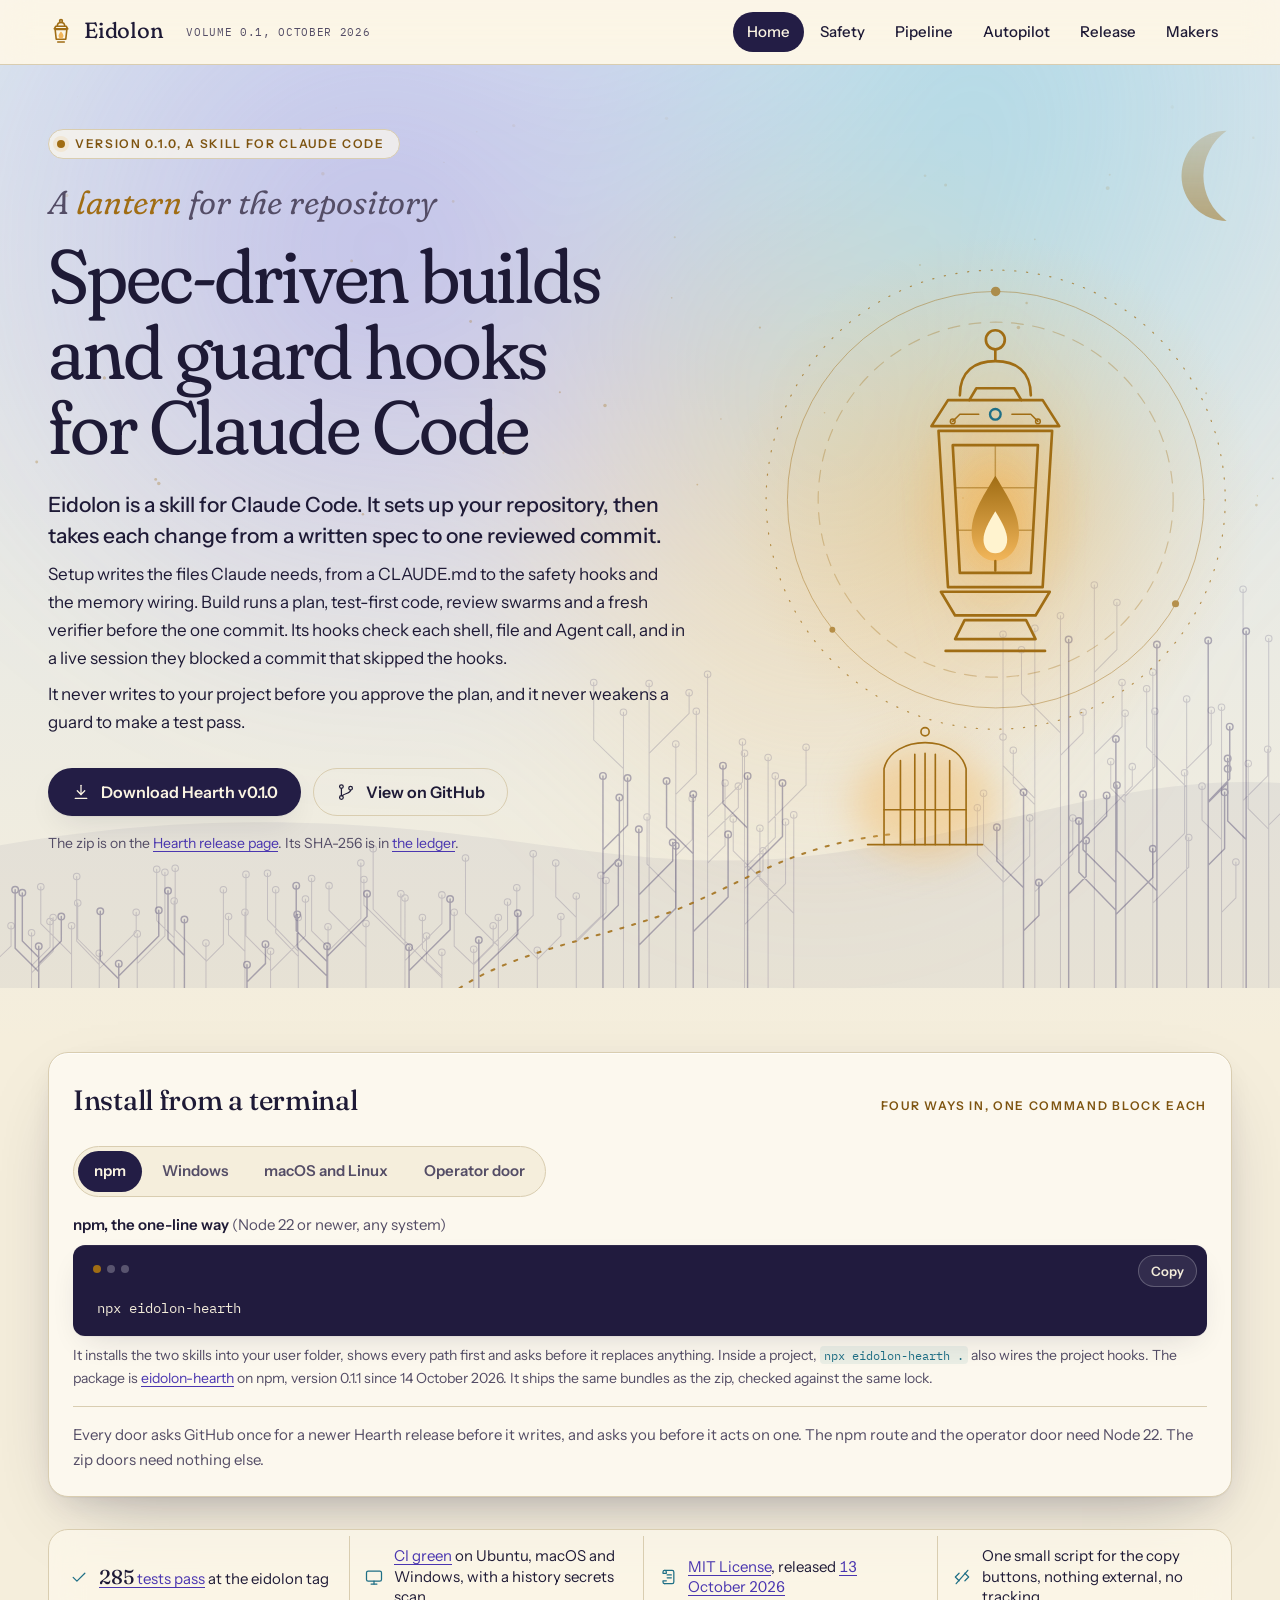
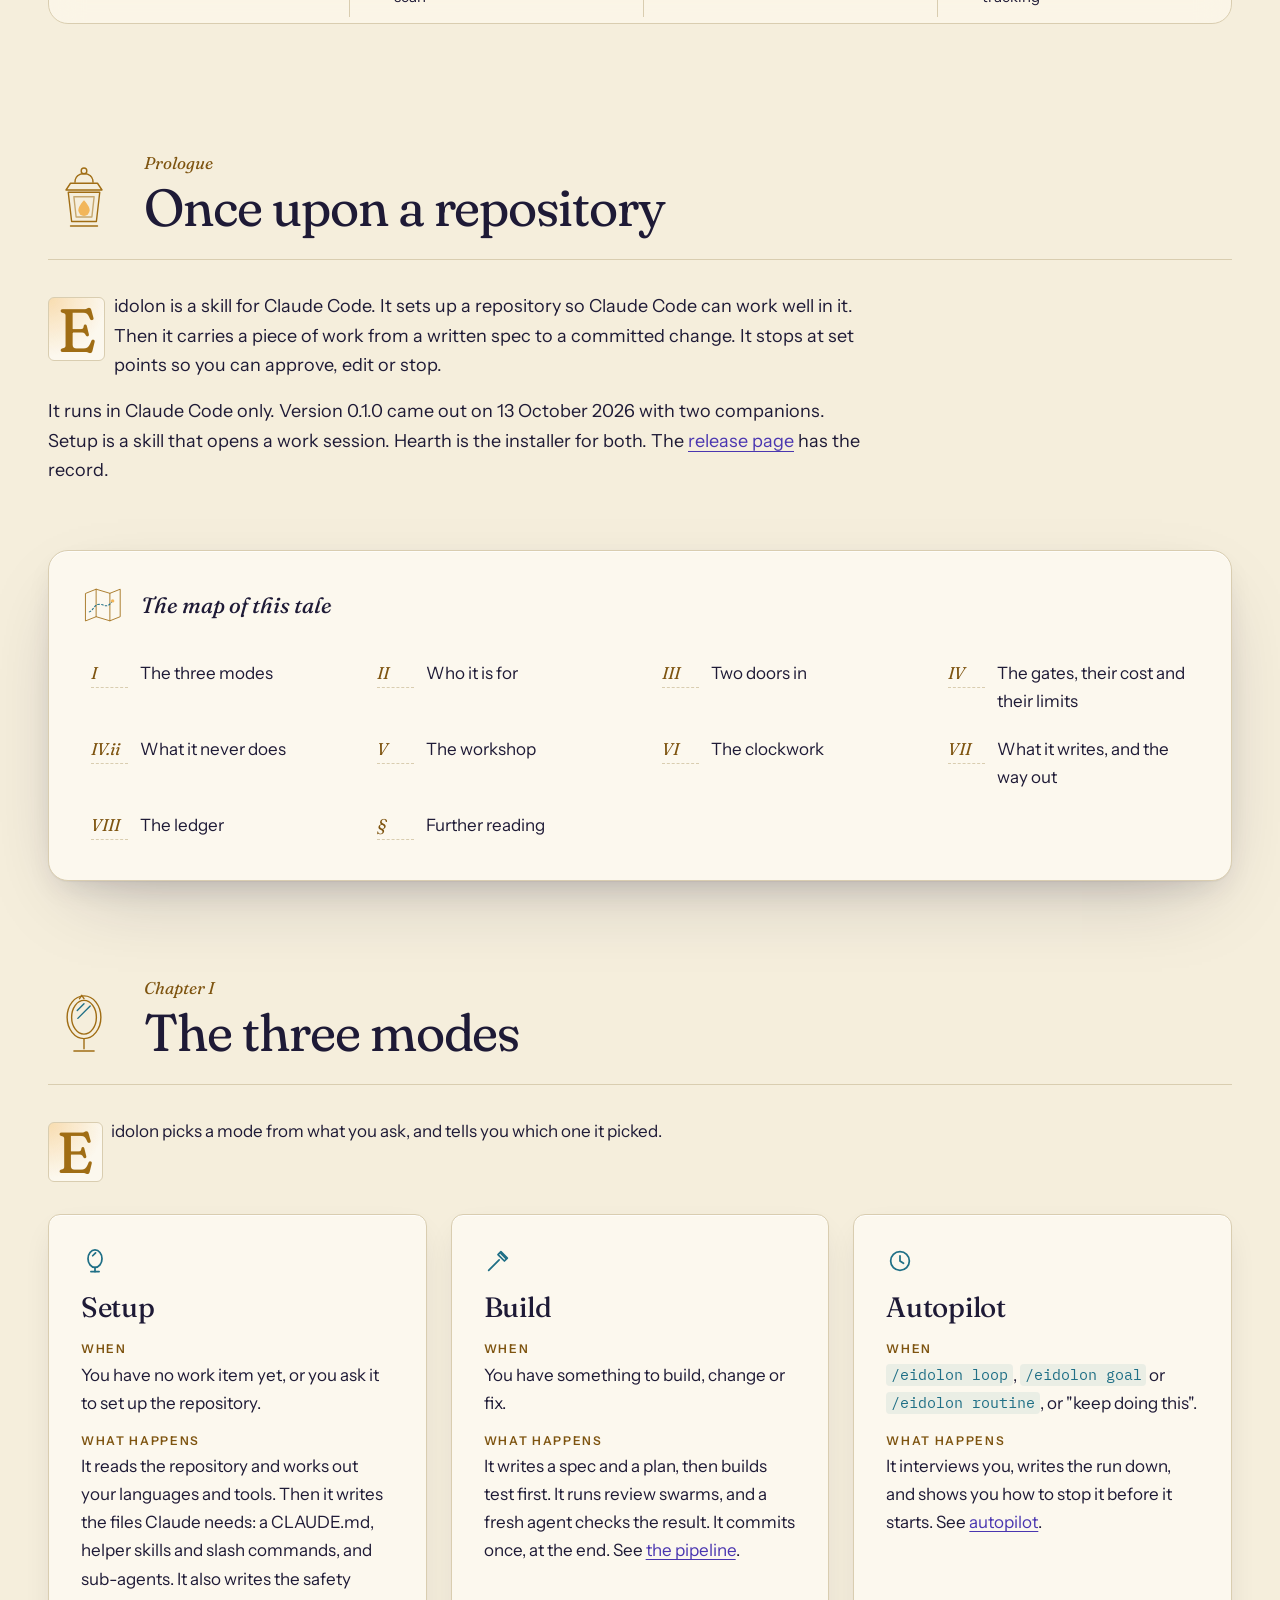
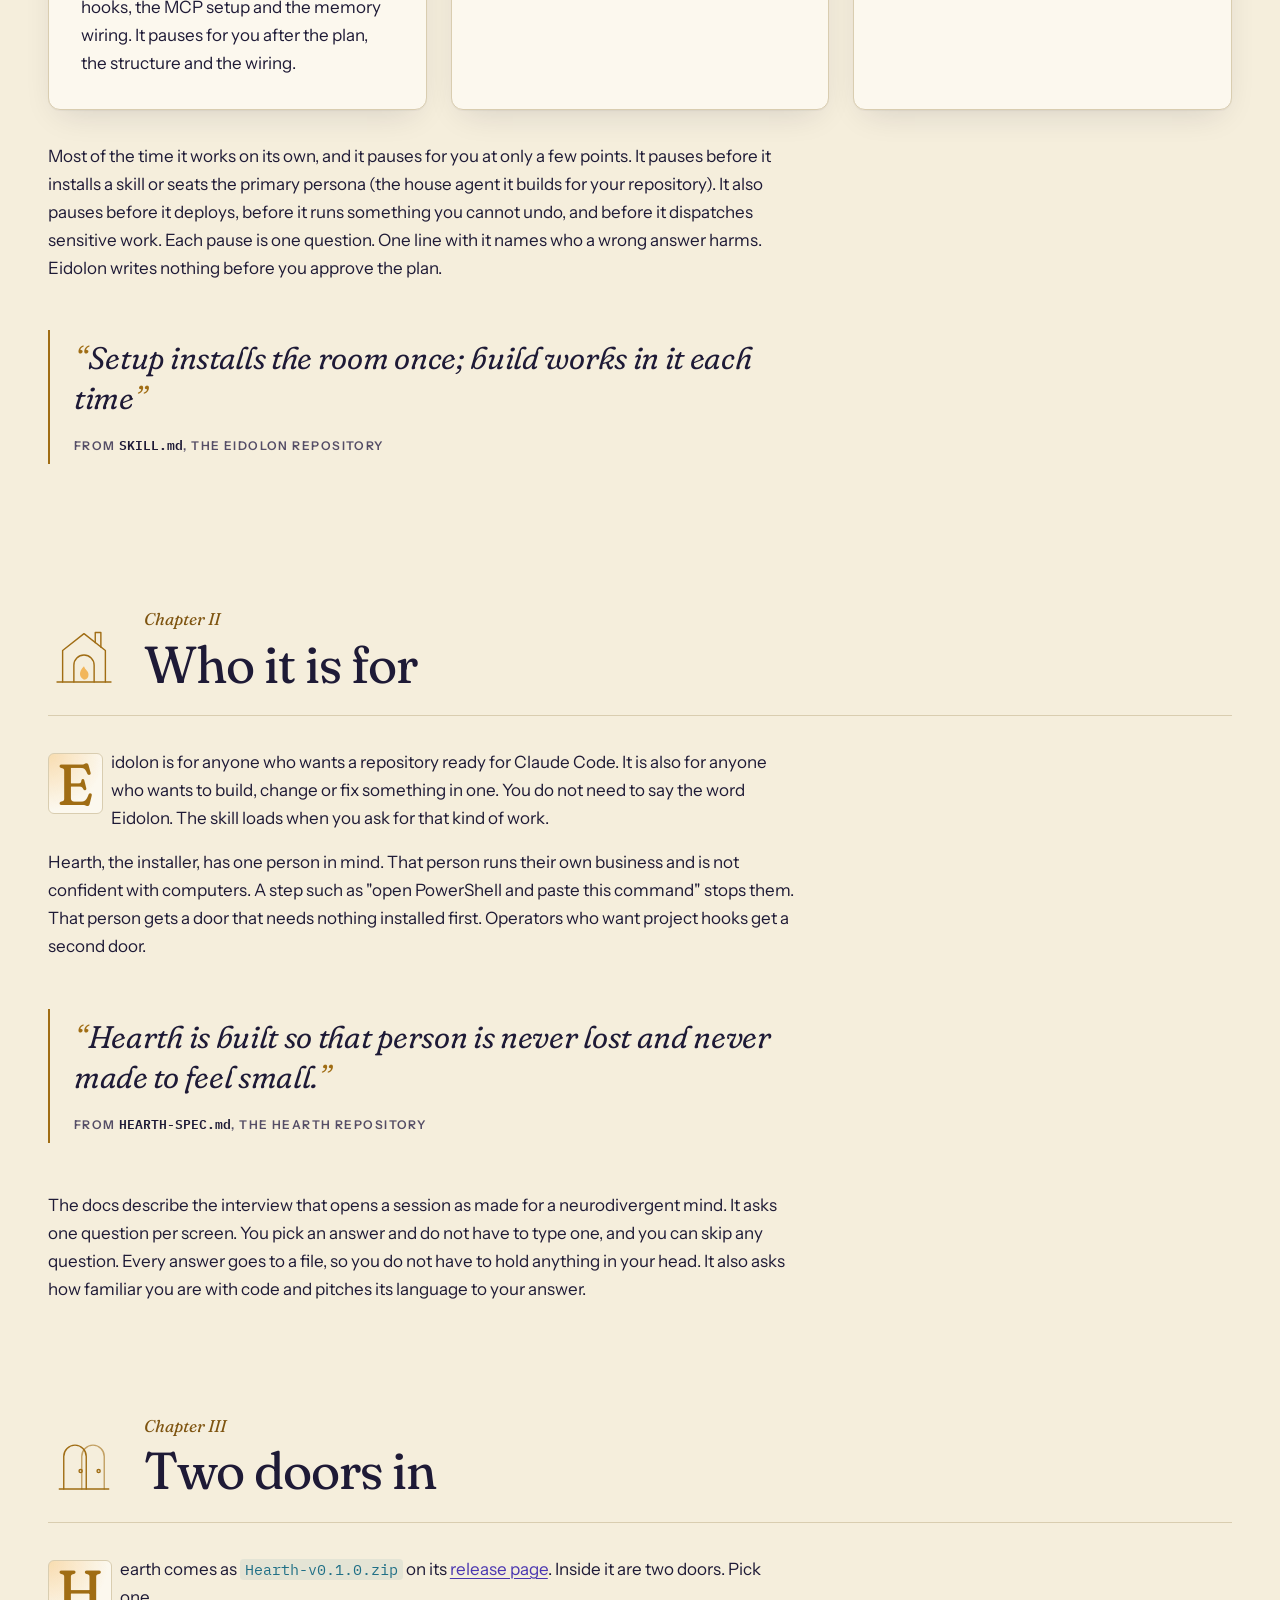
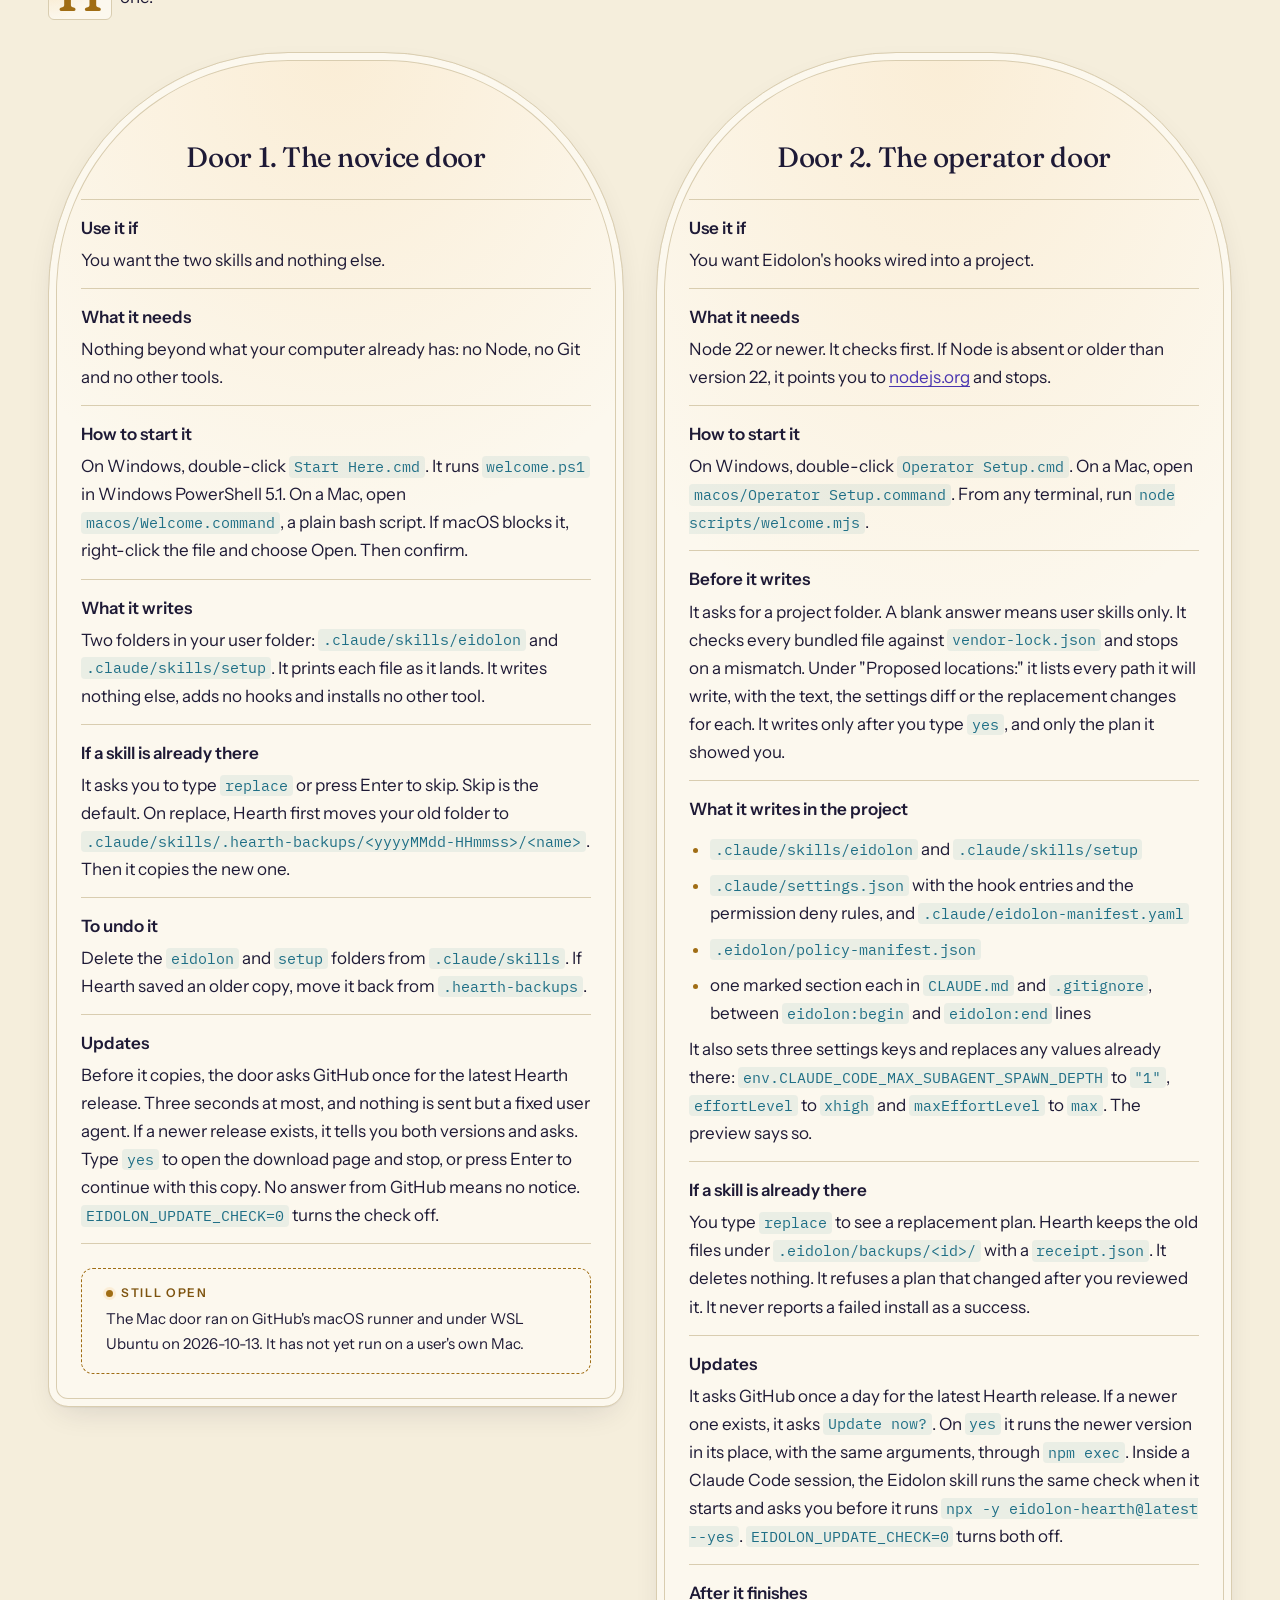
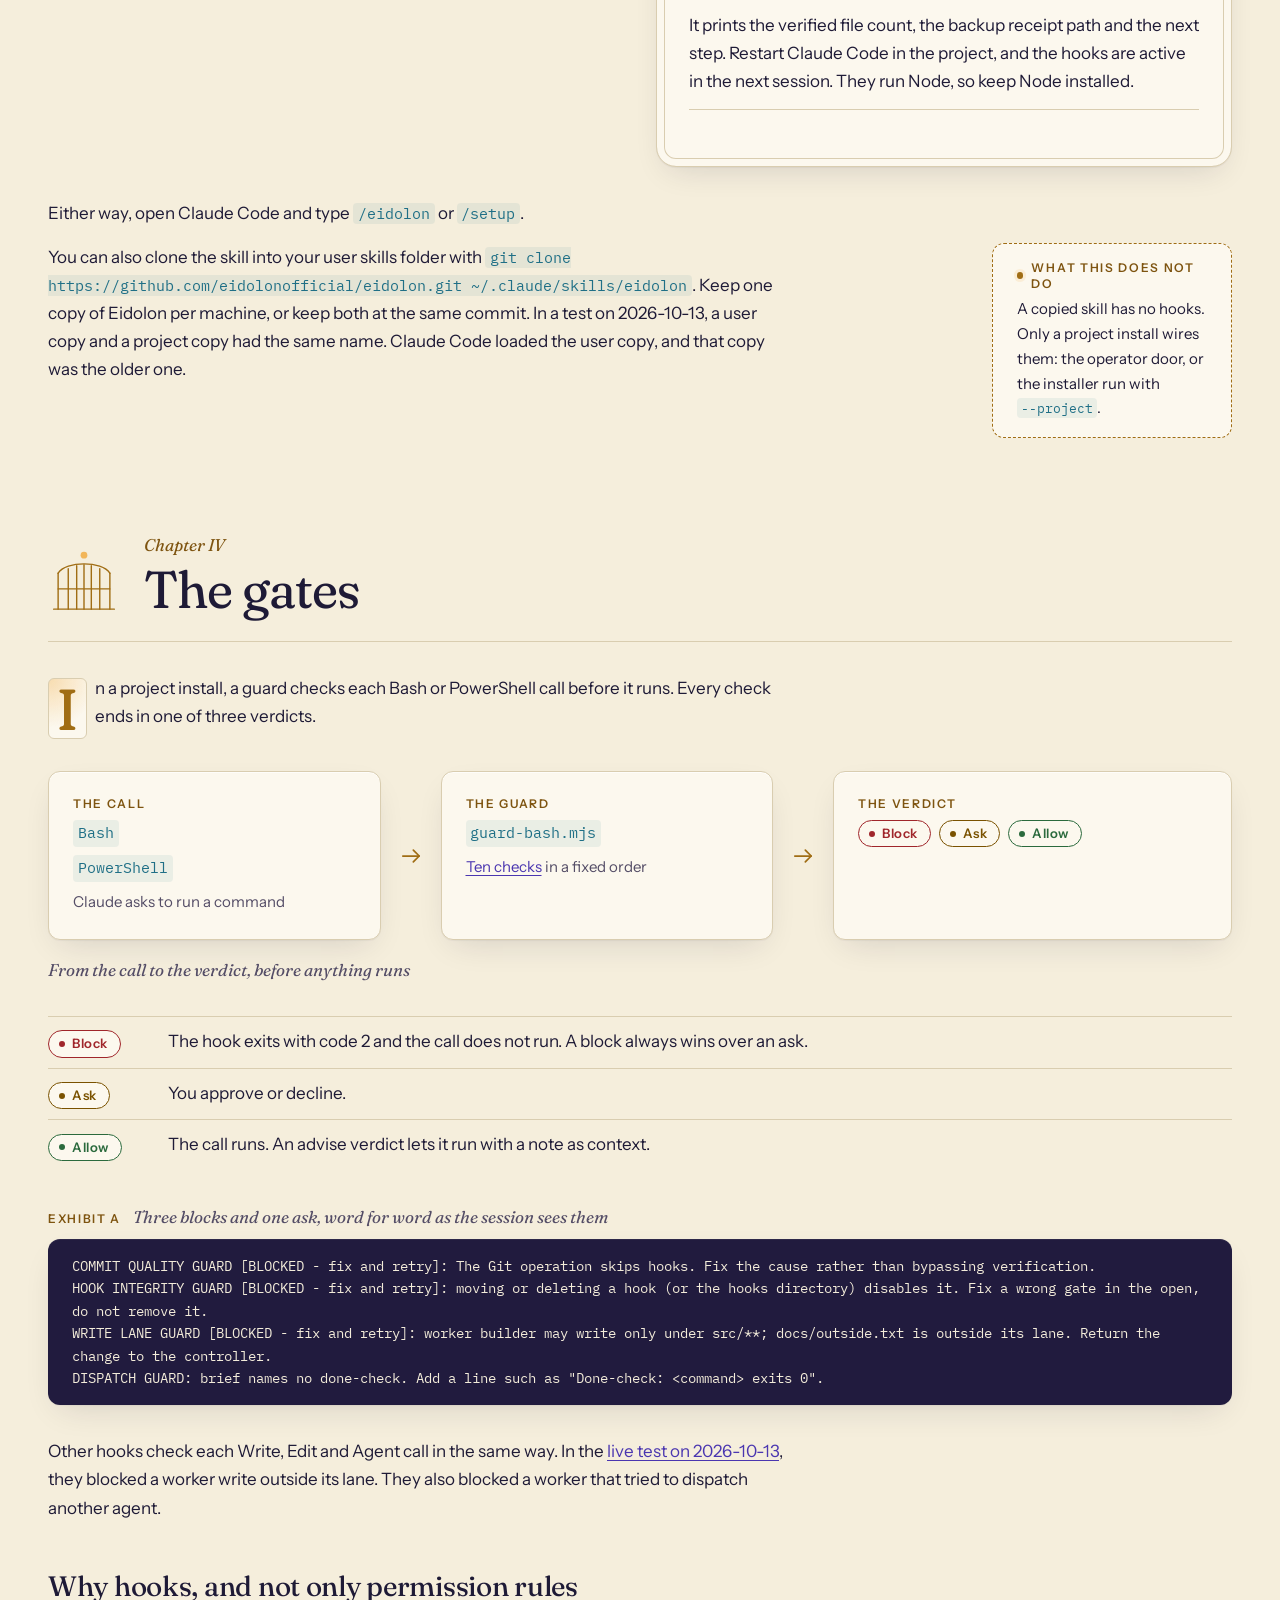
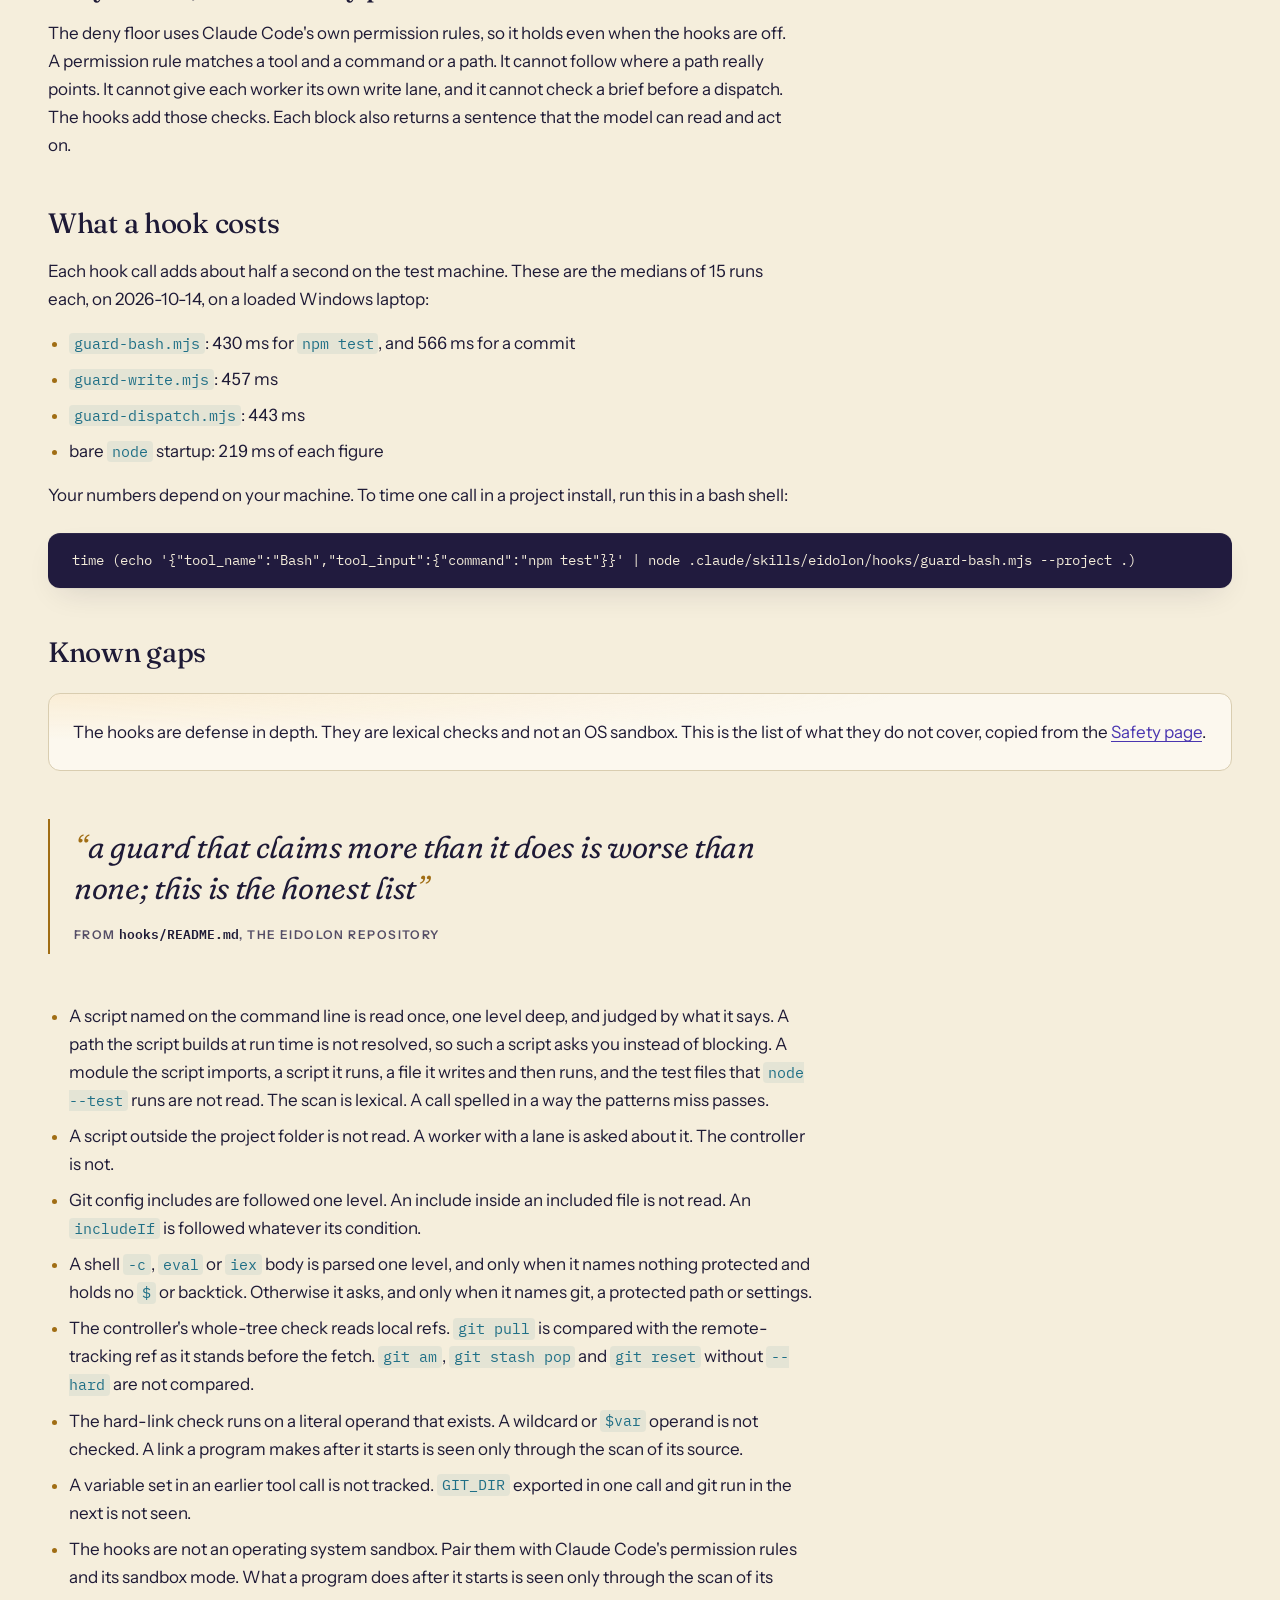
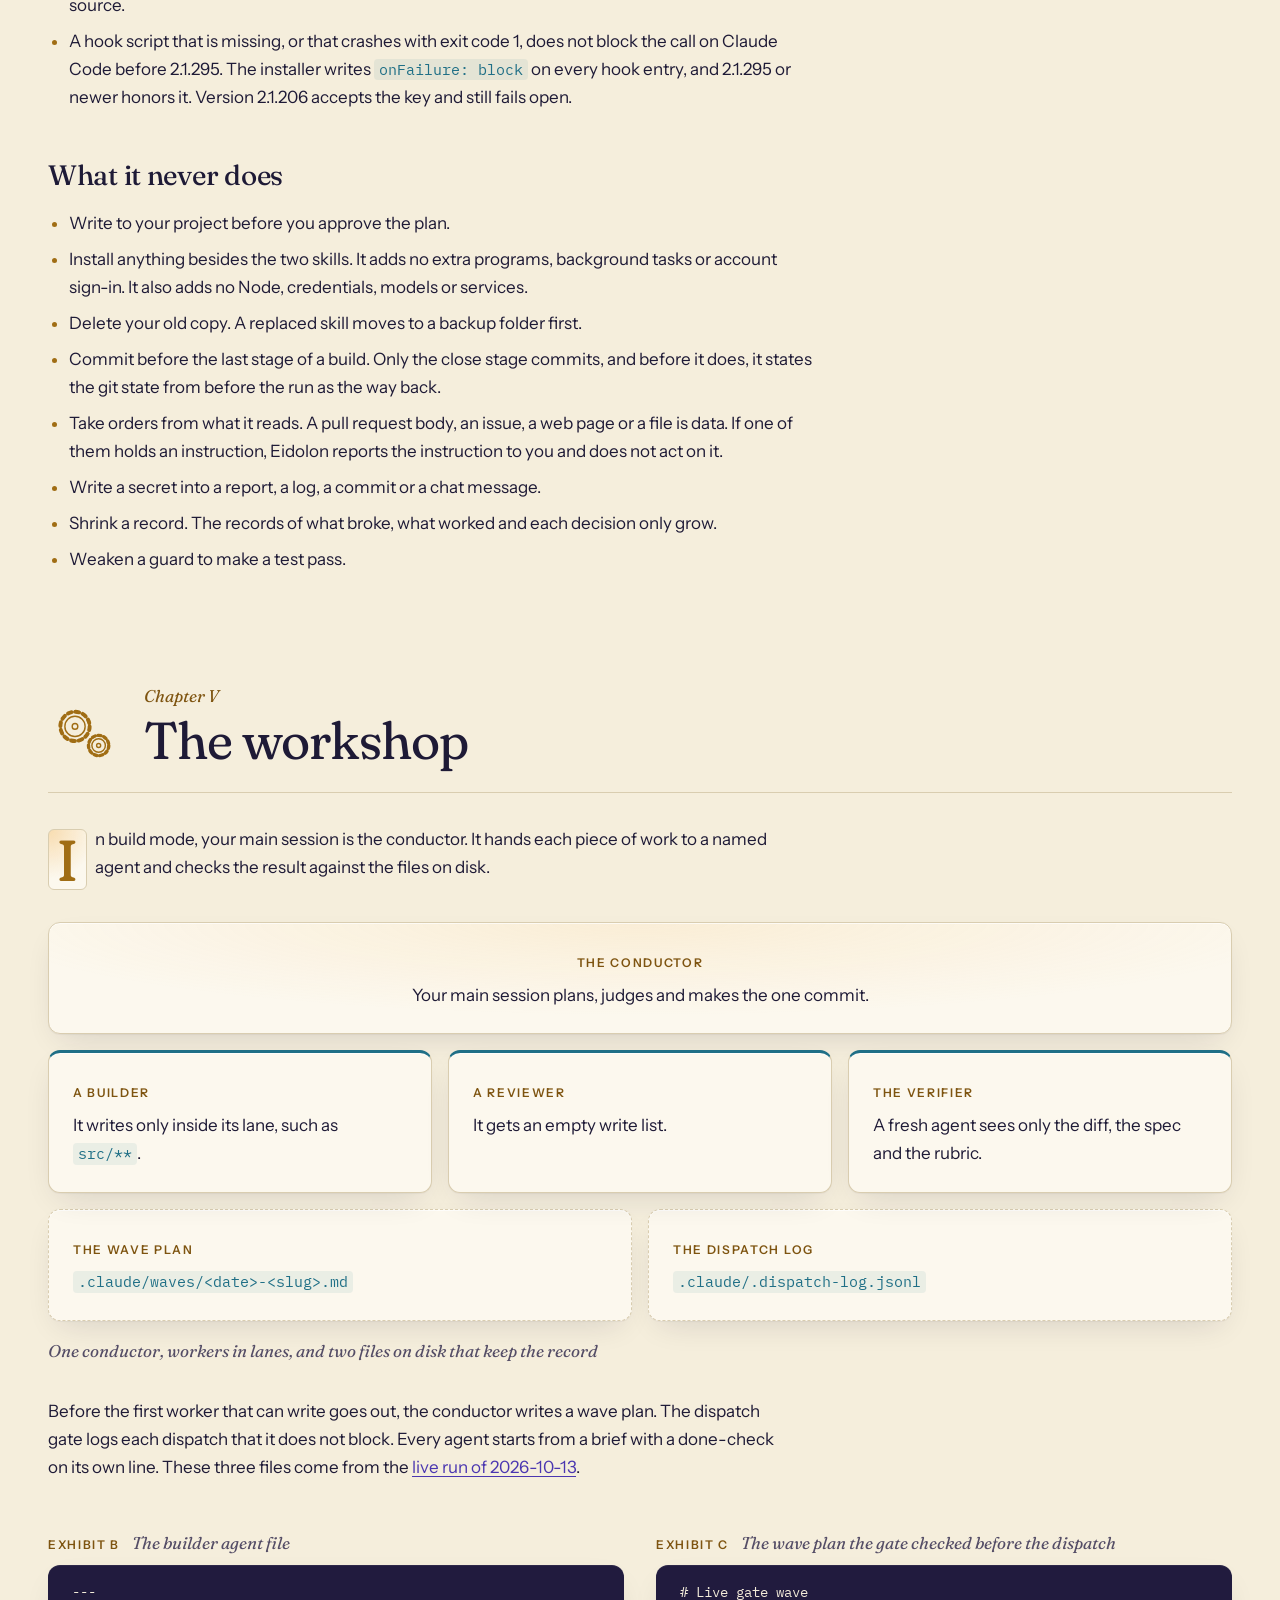
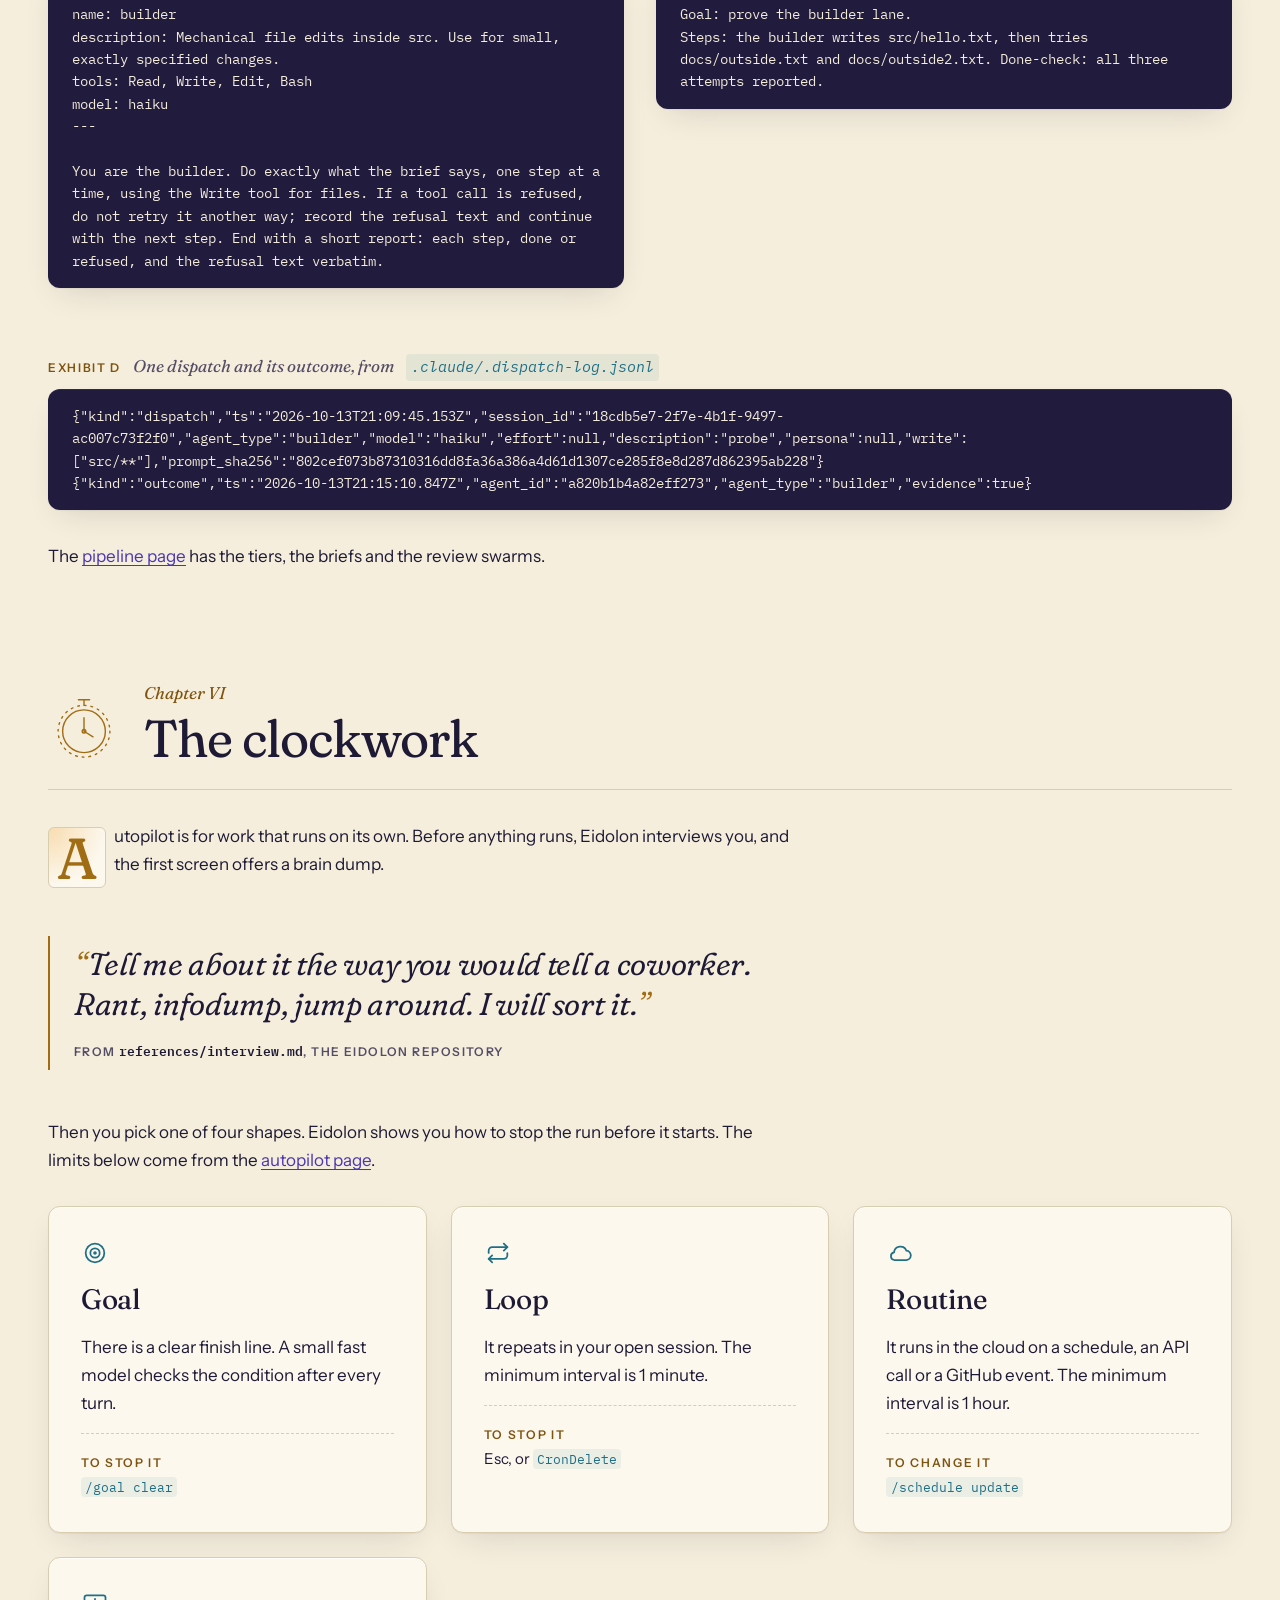
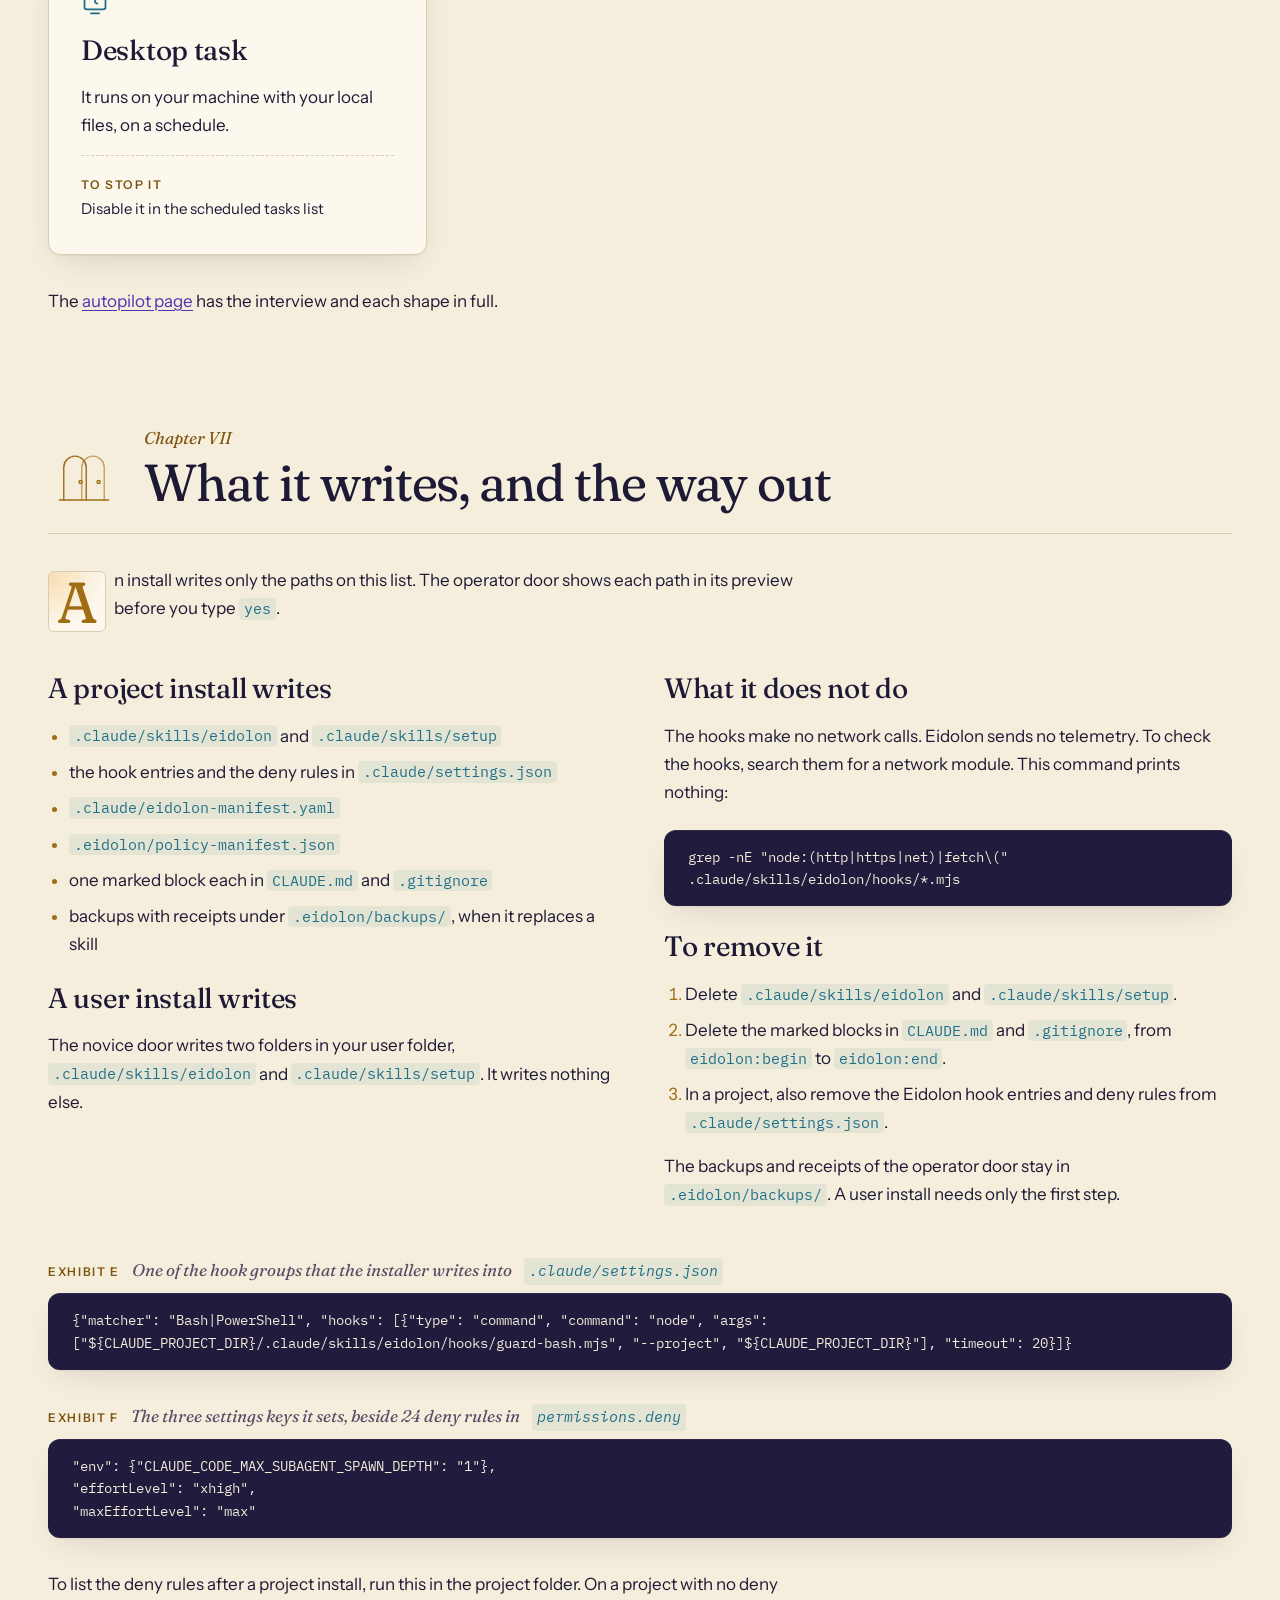
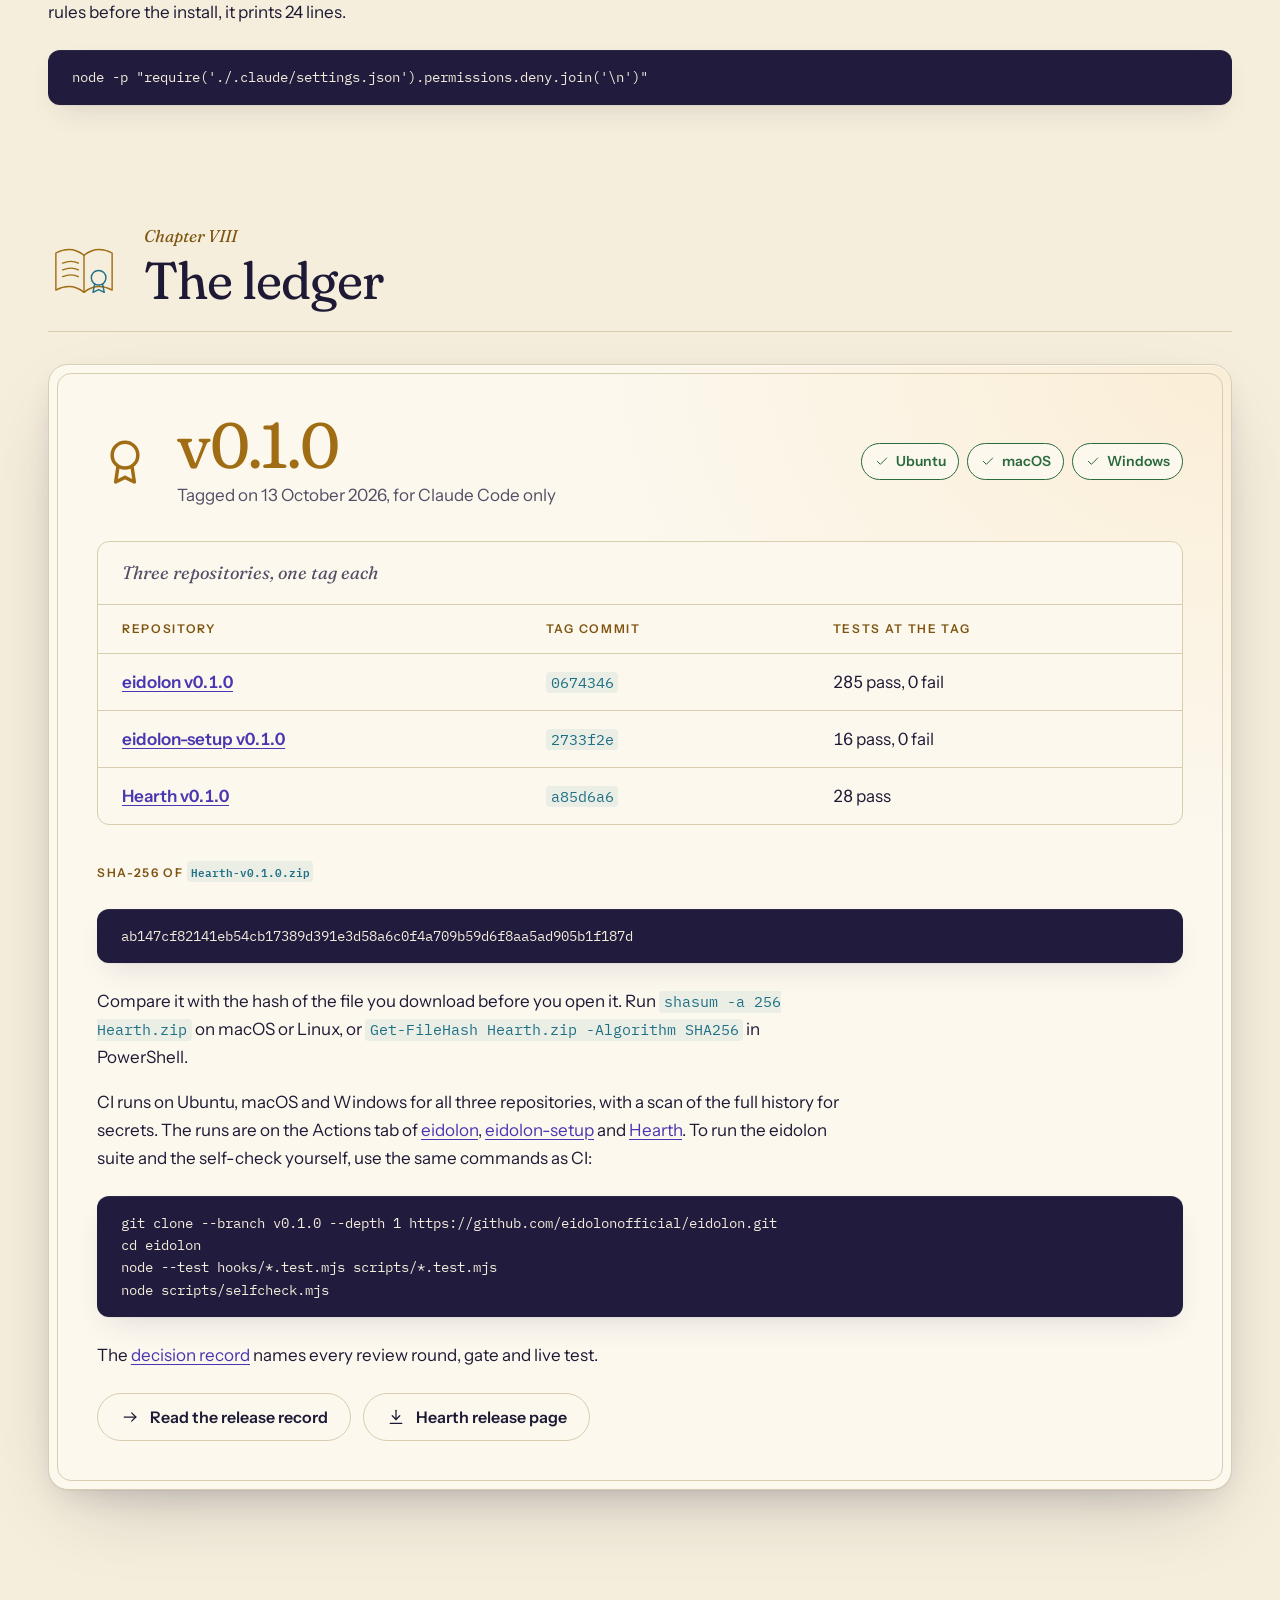
==== commit b5d74cfa: "Install panel: the npm route first (eidolon-hearth 0.1.1), the update check on both doors, Known gap" ====
--- a/index.html
+++ b/index.html
@@ -106,14 +106,23 @@
         <section class="install reveal" aria-labelledby="install-h">
           <div class="install-head">
             <h2 id="install-h">Install from a terminal</h2>
-            <p class="label">Three doors, one command block each</p>
+            <p class="label">Four ways in, one command block each</p>
           </div>
           <div class="seg" role="radiogroup" aria-label="Choose a door">
-            <input class="seg-input" type="radio" name="door" id="seg-win" checked>
+            <input class="seg-input" type="radio" name="door" id="seg-npm" checked>
+            <input class="seg-input" type="radio" name="door" id="seg-win">
             <input class="seg-input" type="radio" name="door" id="seg-mac">
             <input class="seg-input" type="radio" name="door" id="seg-op">
-            <div class="seg-bar"><label for="seg-win">Windows</label><label for="seg-mac">macOS and Linux</label><label for="seg-op">Operator door</label></div>
+            <div class="seg-bar"><label for="seg-npm">npm</label><label for="seg-win">Windows</label><label for="seg-mac">macOS and Linux</label><label for="seg-op">Operator door</label></div>
             <div class="seg-panels">
+              <div class="seg-panel panel-npm">
+                <p class="cmd-title"><strong>npm, the one-line way</strong> (Node 22 or newer, any system)</p>
+                <div class="cmd">
+                  <pre><code>npx eidolon-hearth</code></pre>
+                  <button class="copy" type="button" aria-live="polite">Copy<span class="visually-hidden"> the command</span></button>
+                </div>
+                <p class="cmd-cap">It installs the two skills into your user folder, shows every path first and asks before it replaces anything. Inside a project, <code>npx eidolon-hearth .</code> also wires the project hooks. The package is <a href="https://www.npmjs.com/package/eidolon-hearth">eidolon-hearth</a> on npm, version 0.1.1 since 14 October 2026. It ships the same bundles as the zip, checked against the same lock.</p>
+              </div>
               <div class="seg-panel panel-win">
                 <p class="cmd-title"><strong>Windows, novice door</strong> (PowerShell 5.1, nothing else needed)</p>
                 <div class="cmd">
@@ -146,7 +155,7 @@
               </div>
             </div>
           </div>
-          <p class="install-note">There is no npm package. Hearth ships as a zip and a repository, and the operator door is a Node script inside it.</p>
+          <p class="install-note">Every door asks GitHub once for a newer Hearth release before it writes, and asks you before it acts on one. The npm route and the operator door need Node 22. The zip doors need nothing else.</p>
         </section>
         <ul class="proof" aria-label="Proof">
           <li><svg class="icon" viewBox="0 0 24 24" aria-hidden="true" focusable="false"><g fill="none" stroke="currentColor" stroke-width="1.5" stroke-linecap="round" stroke-linejoin="round"><path d="M5 12.5l4.5 4.5L19 7.5"/></g></svg><span><a href="release.html#gates"><b>285</b> tests pass</a> at the eidolon tag</span></li>
@@ -260,6 +269,7 @@
               <div><dt>What it writes</dt><dd>Two folders in your user folder: <code>.claude/skills/eidolon</code> and <code>.claude/skills/setup</code>. It prints each file as it lands. It writes nothing else, adds no hooks and installs no other tool.</dd></div>
               <div><dt>If a skill is already there</dt><dd>It asks you to type <code>replace</code> or press Enter to skip. Skip is the default. On replace, Hearth first moves your old folder to <code>.claude/skills/.hearth-backups/&lt;yyyyMMdd-HHmmss&gt;/&lt;name&gt;</code>. Then it copies the new one.</dd></div>
               <div><dt>To undo it</dt><dd>Delete the <code>eidolon</code> and <code>setup</code> folders from <code>.claude/skills</code>. If Hearth saved an older copy, move it back from <code>.hearth-backups</code>.</dd></div>
+              <div><dt>Updates</dt><dd>Before it copies, the door asks GitHub once for the latest Hearth release. Three seconds at most, and nothing is sent but a fixed user agent. If a newer release exists, it tells you both versions and asks. Type <code>yes</code> to open the download page and stop, or press Enter to continue with this copy. No answer from GitHub means no notice. <code>EIDOLON_UPDATE_CHECK=0</code> turns the check off.</dd></div>
             </dl>
             <aside class="note" aria-label="Still open: the Mac door">
               <span class="label">Still open</span>
@@ -283,6 +293,7 @@
                 It also sets three settings keys and replaces any values already there: <code>env.CLAUDE_CODE_MAX_SUBAGENT_SPAWN_DEPTH</code> to <code>"1"</code>, <code>effortLevel</code> to <code>xhigh</code> and <code>maxEffortLevel</code> to <code>max</code>. The preview says so.
               </dd></div>
               <div><dt>If a skill is already there</dt><dd>You type <code>replace</code> to see a replacement plan. Hearth keeps the old files under <code>.eidolon/backups/&lt;id&gt;/</code> with a <code>receipt.json</code>. It deletes nothing. It refuses a plan that changed after you reviewed it. It never reports a failed install as a success.</dd></div>
+              <div><dt>Updates</dt><dd>It asks GitHub once a day for the latest Hearth release. If a newer one exists, it asks <code>Update now?</code>. On <code>yes</code> it runs the newer version in its place, with the same arguments, through <code>npm exec</code>. Inside a Claude Code session, the Eidolon skill runs the same check when it starts and asks you before it runs <code>npx -y eidolon-hearth@latest --yes</code>. <code>EIDOLON_UPDATE_CHECK=0</code> turns both off.</dd></div>
               <div><dt>After it finishes</dt><dd>It prints the verified file count, the backup receipt path and the next step. Restart Claude Code in the project, and the hooks are active in the next session. They run Node, so keep Node installed.</dd></div>
             </dl>
           </article>
@@ -348,22 +359,15 @@
           <figcaption>From <cite>hooks/README.md</cite>, the eidolon repository</figcaption>
         </figure>
         <ul class="gaps">
-          <li>A script file a worker runs (<code>node build.js</code>, <code>sh run.sh</code>) does whatever it does. The guards see only its command line.</li>
-          <li>A wildcard or <code>$var</code> path does not trigger the lane check.</li>
-          <li>The hooks never parse code inside <code>node -e</code>, <code>python -c</code> and other interpreters. A <code>node -e</code> call that deletes <code>docs</code> with <code>rmSync</code> passes.</li>
-          <li>The hooks cannot see git aliases defined in <code>.git/config</code>.</li>
-          <li>The hooks judge a subshell command by command, not as a unit.</li>
-          <li>The hooks do not decode PowerShell <code>-EncodedCommand</code> bodies. Such a command asks you instead.</li>
-          <li>The controller can still run <code>git checkout</code>, <code>switch</code> and <code>merge</code>. It can also run <code>pull</code>, <code>rebase</code> and other whole-tree commands. Only those that discard uncommitted work ask.</li>
-          <li>The hooks do not see a hard link that a script makes, or one behind a wildcard. They do not treat a link of a whole parent folder (<code>cp -al</code> or <code>rsync --link-dest</code>) as a link to the records inside it.</li>
-          <li>The hooks do not block <code>GIT_DIR</code> or <code>GIT_CONFIG_COUNT</code> when a bash prefix or an export sets it. They block the PowerShell forms, but only when git runs in the same command.</li>
-          <li>The hooks do not resolve a PowerShell call target held in a variable (<code>&amp; $cmd</code>).</li>
-          <li>An archive unpacked into an unprotected folder can hold entries that climb out of it.</li>
-          <li>A project inside the temp folder gives its workers no scratch space.</li>
-          <li>The hooks do not judge the controller's own writes outside the project, except writes to settings files.</li>
-          <li>The README lists a worker's agent type as unverified until a live debug run. In the live run of 2026-10-13, the worker's inputs did carry it.</li>
-          <li>The hooks are not an operating system sandbox.</li>
-          <li>A hook script that is absent, or that crashes with exit code 1, does not block the call. Claude Code shows the error and carries on. To make that a block, you need Claude Code 2.1.295 or newer.</li>
+          <li>A script named on the command line is read once, one level deep, and judged by what it says. A path the script builds at run time is not resolved, so such a script asks you instead of blocking. A module the script imports, a script it runs, a file it writes and then runs, and the test files that <code>node --test</code> runs are not read. The scan is lexical. A call spelled in a way the patterns miss passes.</li>
+          <li>A script outside the project folder is not read. A worker with a lane is asked about it. The controller is not.</li>
+          <li>Git config includes are followed one level. An include inside an included file is not read. An <code>includeIf</code> is followed whatever its condition.</li>
+          <li>A shell <code>-c</code>, <code>eval</code> or <code>iex</code> body is parsed one level, and only when it names nothing protected and holds no <code>$</code> or backtick. Otherwise it asks, and only when it names git, a protected path or settings.</li>
+          <li>The controller's whole-tree check reads local refs. <code>git pull</code> is compared with the remote-tracking ref as it stands before the fetch. <code>git am</code>, <code>git stash pop</code> and <code>git reset</code> without <code>--hard</code> are not compared.</li>
+          <li>The hard-link check runs on a literal operand that exists. A wildcard or <code>$var</code> operand is not checked. A link a program makes after it starts is seen only through the scan of its source.</li>
+          <li>A variable set in an earlier tool call is not tracked. <code>GIT_DIR</code> exported in one call and git run in the next is not seen.</li>
+          <li>The hooks are not an operating system sandbox. Pair them with Claude Code's permission rules and its sandbox mode. What a program does after it starts is seen only through the scan of its source.</li>
+          <li>A hook script that is missing, or that crashes with exit code 1, does not block the call on Claude Code before 2.1.295. The installer writes <code>onFailure: block</code> on every hook entry, and 2.1.295 or newer honors it. Version 2.1.206 accepts the key and still fails open.</li>
         </ul>
 
         <h3 id="never">What it never does</h3>
--- a/style.css
+++ b/style.css
@@ -222,13 +222,16 @@
 .seg-bar { display: inline-flex; flex-wrap: wrap; gap: 4px; padding: 4px; border-radius: var(--r-pill); background: var(--bg); border: 1px solid var(--line); margin-bottom: var(--s-sm); }
 .seg-bar label { cursor: pointer; padding: 8px 16px; border-radius: var(--r-pill); font-weight: 600; font-size: 0.9375rem; color: var(--muted); transition: background-color var(--t-quick), color var(--t-quick); }
 .seg-bar label:hover { color: var(--text); }
+#seg-npm:checked ~ .seg-bar label[for="seg-npm"],
 #seg-win:checked ~ .seg-bar label[for="seg-win"],
 #seg-mac:checked ~ .seg-bar label[for="seg-mac"],
 #seg-op:checked ~ .seg-bar label[for="seg-op"] { background: var(--btn); color: var(--onbtn); }
+#seg-npm:focus-visible ~ .seg-bar label[for="seg-npm"],
 #seg-win:focus-visible ~ .seg-bar label[for="seg-win"],
 #seg-mac:focus-visible ~ .seg-bar label[for="seg-mac"],
 #seg-op:focus-visible ~ .seg-bar label[for="seg-op"] { outline: 2px solid var(--focus); outline-offset: 2px; }
 .seg-panel { display: none; }
+#seg-npm:checked ~ .seg-panels .panel-npm,
 #seg-win:checked ~ .seg-panels .panel-win,
 #seg-mac:checked ~ .seg-panels .panel-mac,
 #seg-op:checked ~ .seg-panels .panel-op { display: block; }
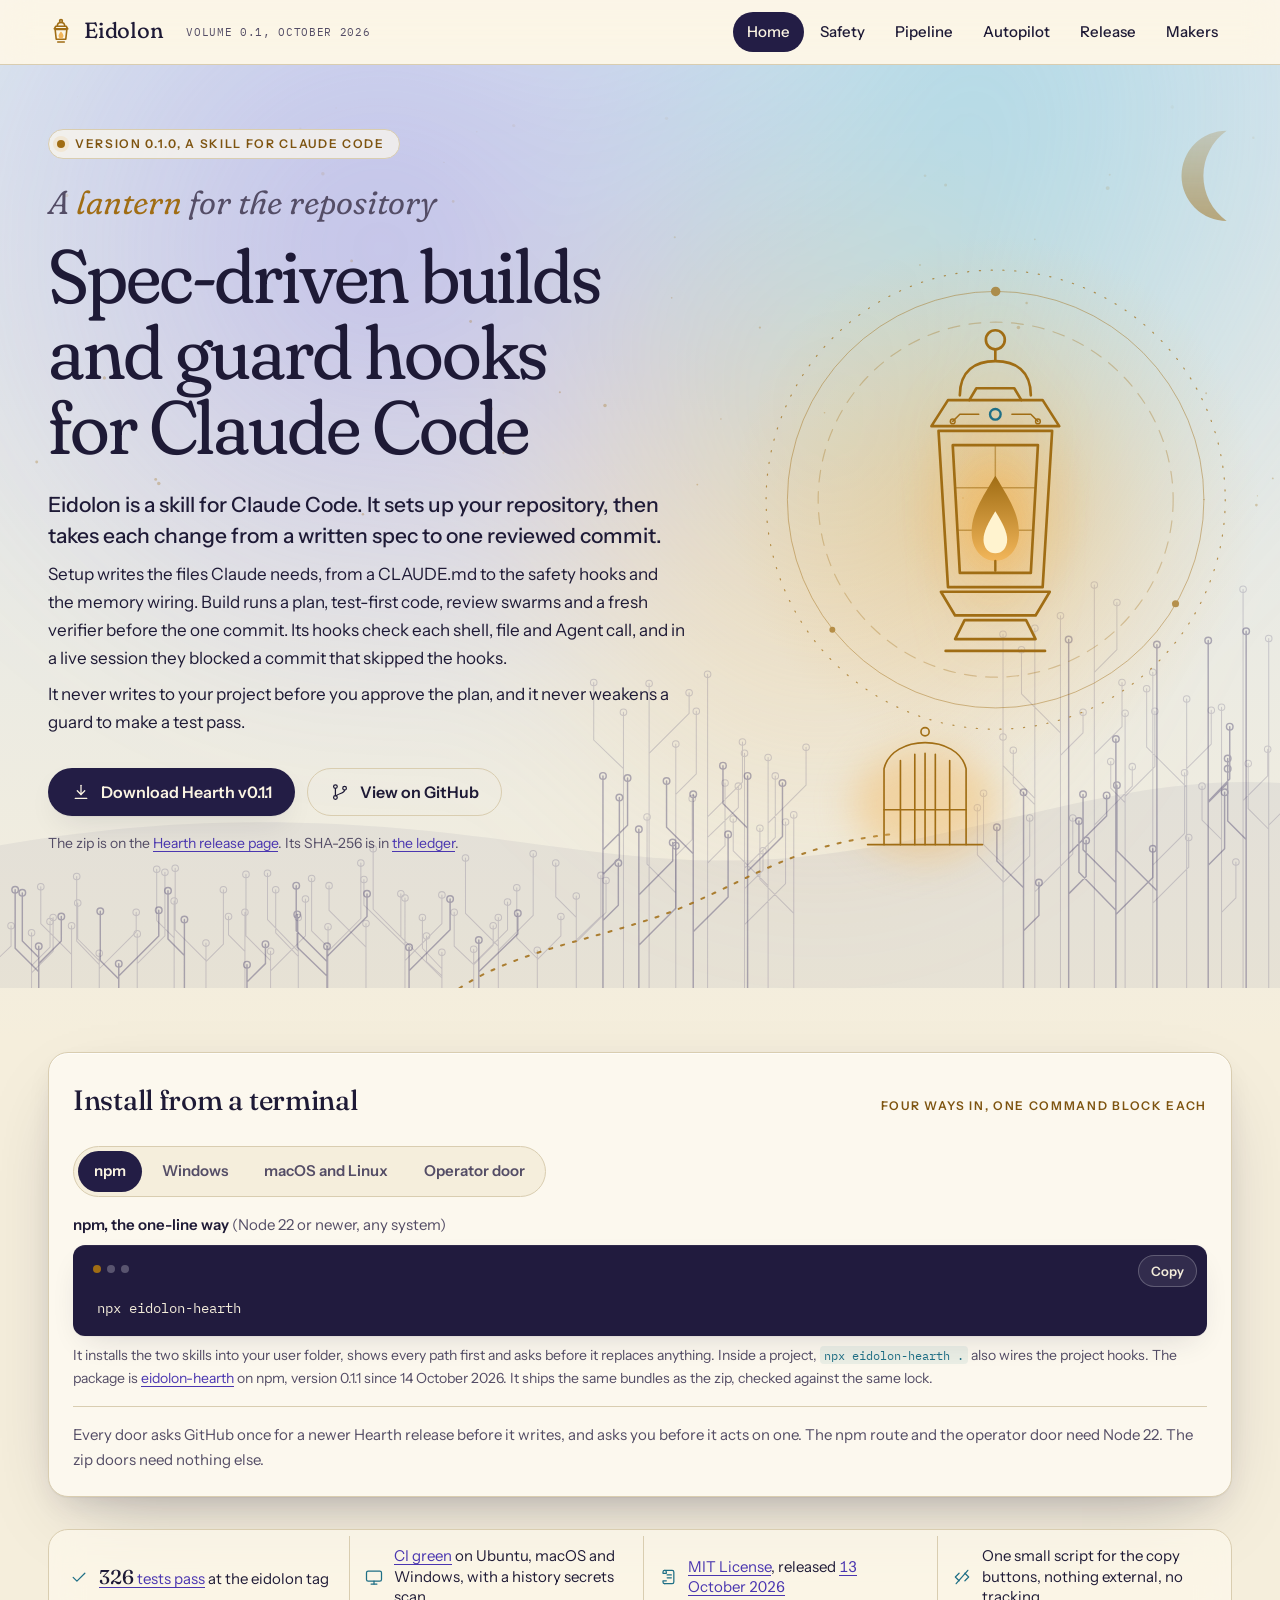
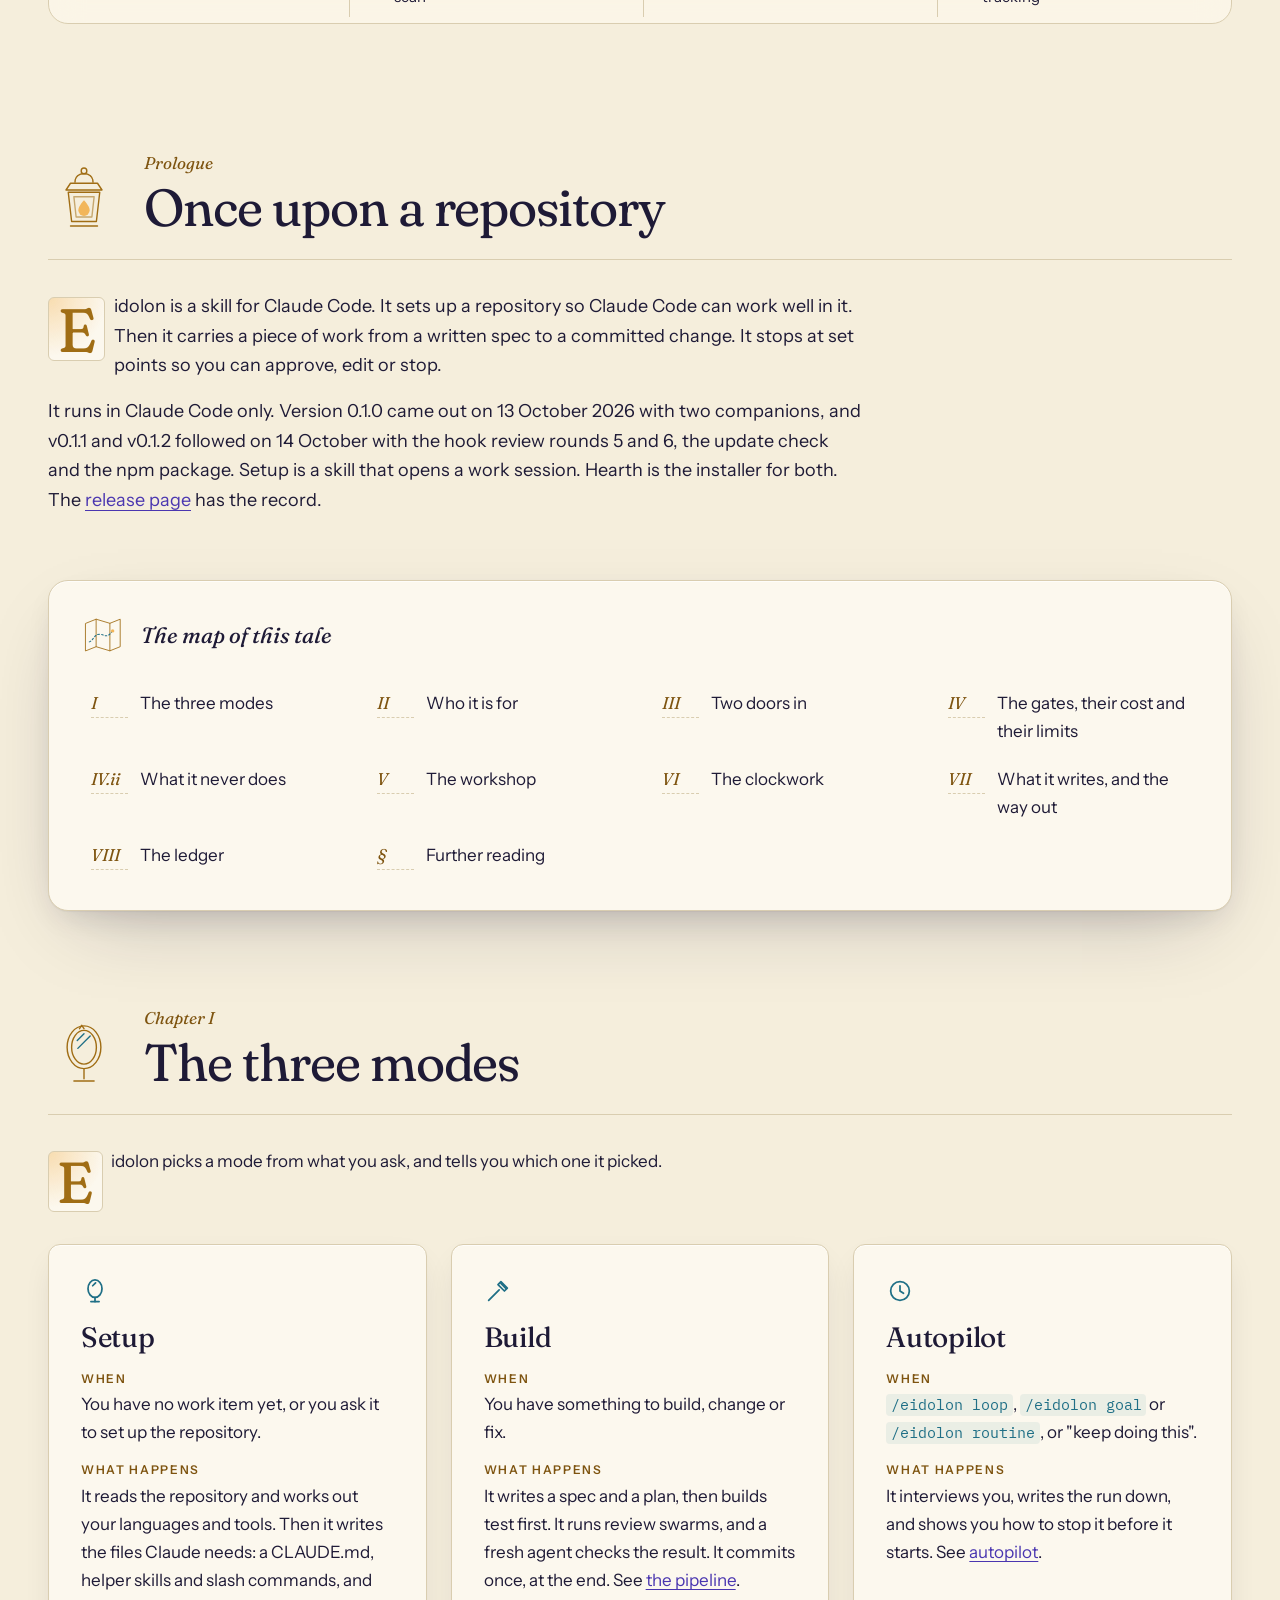
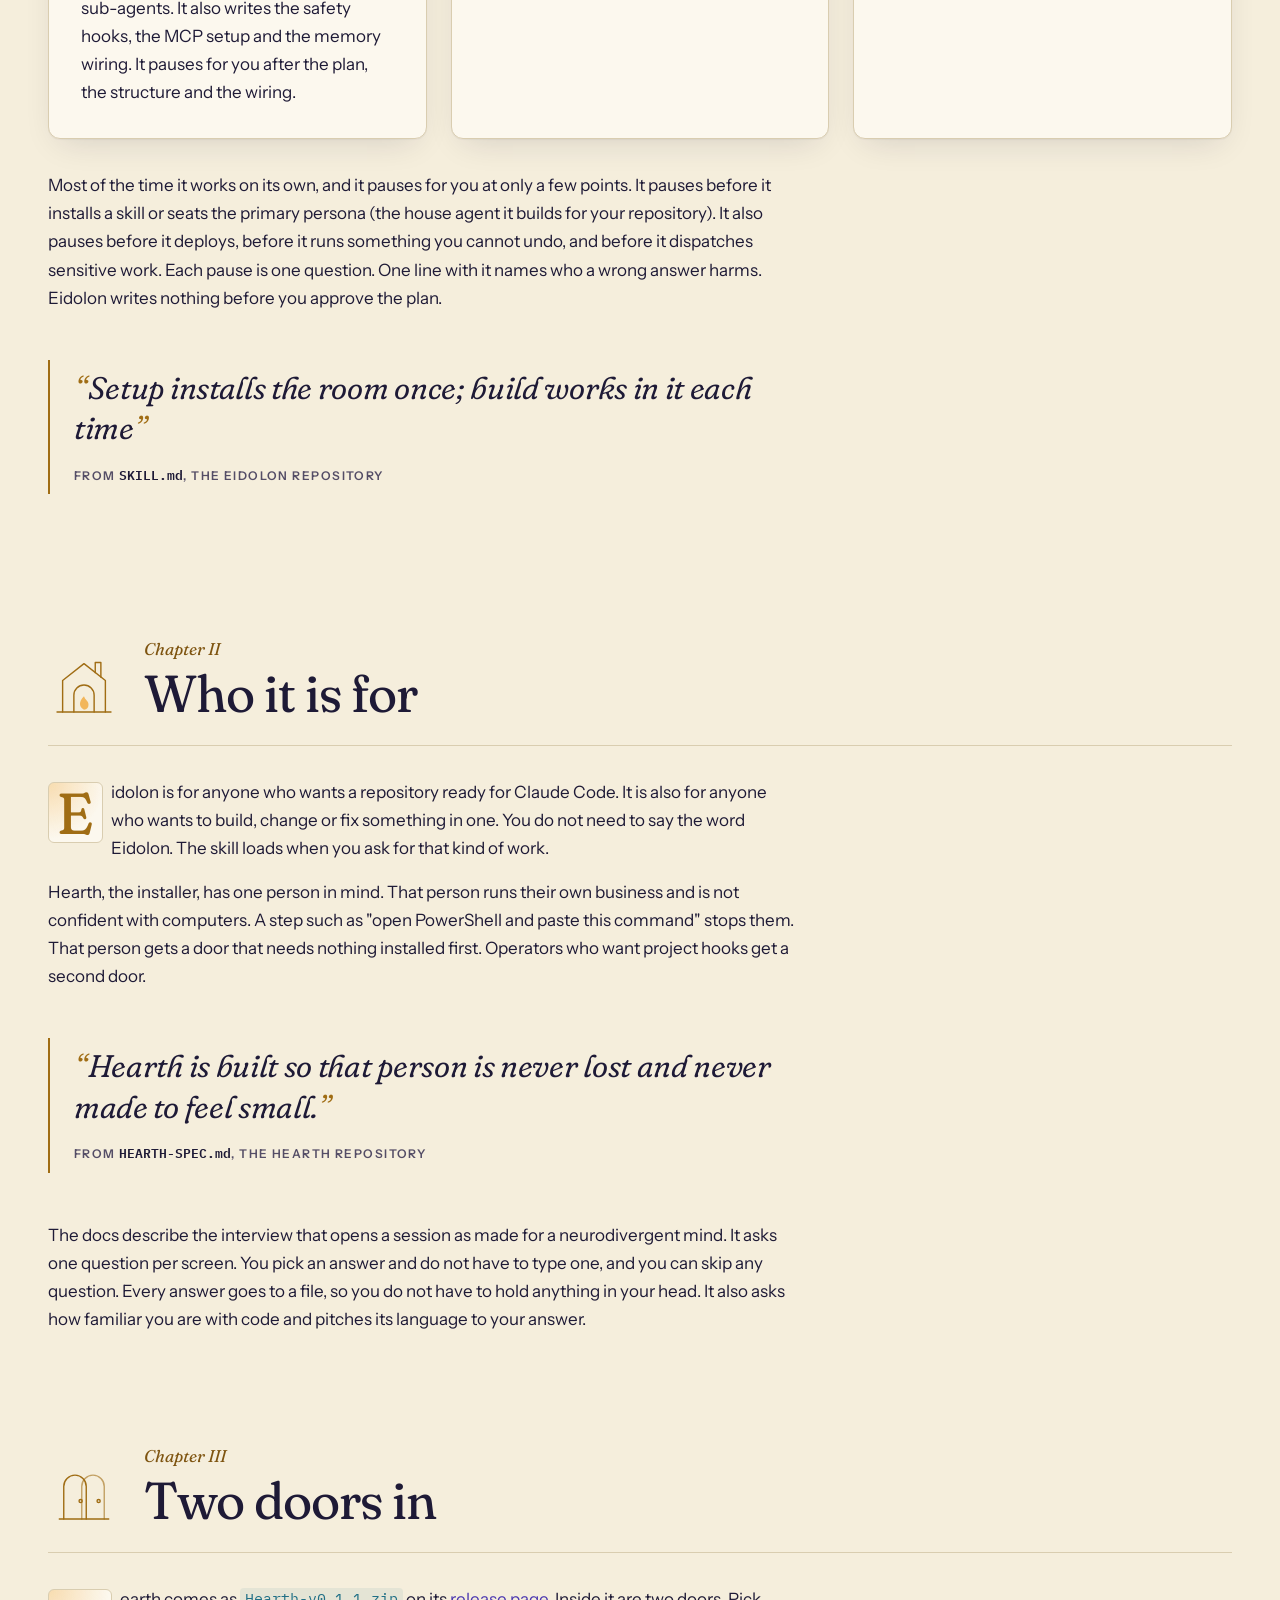
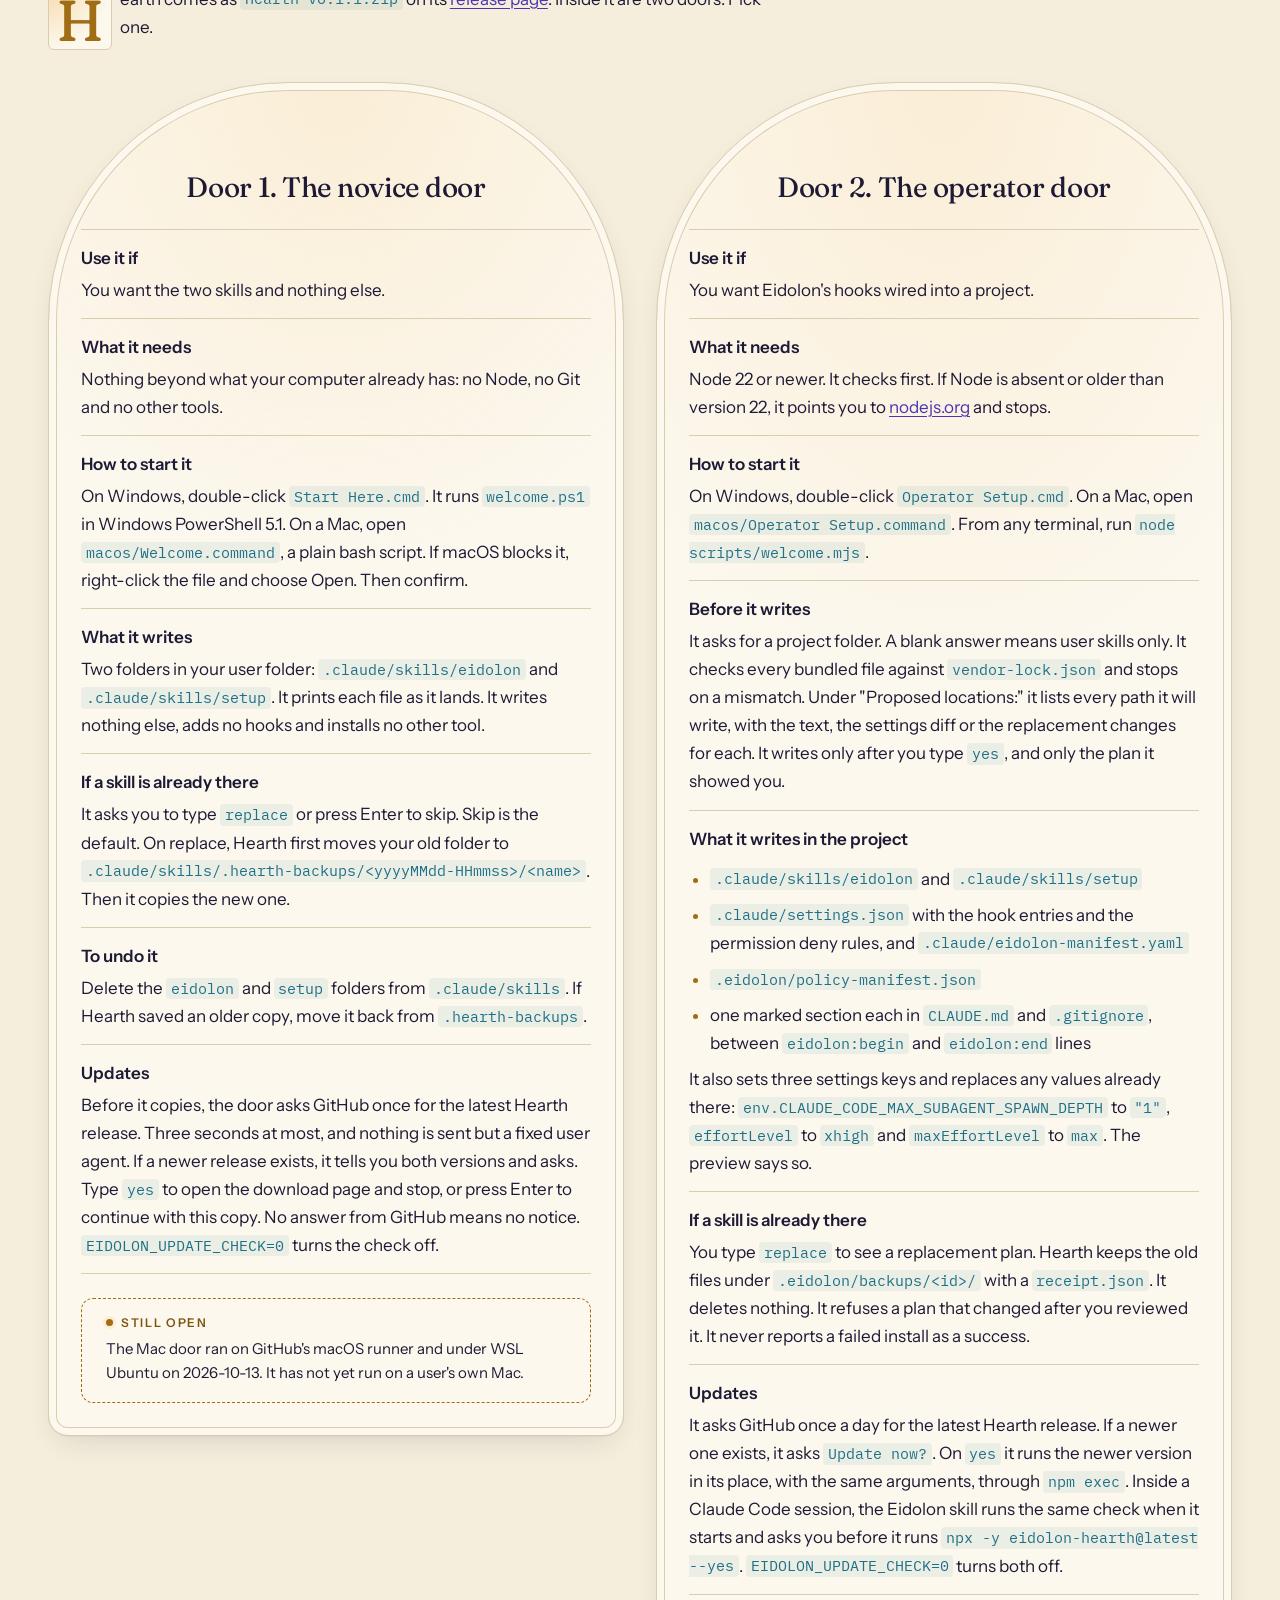
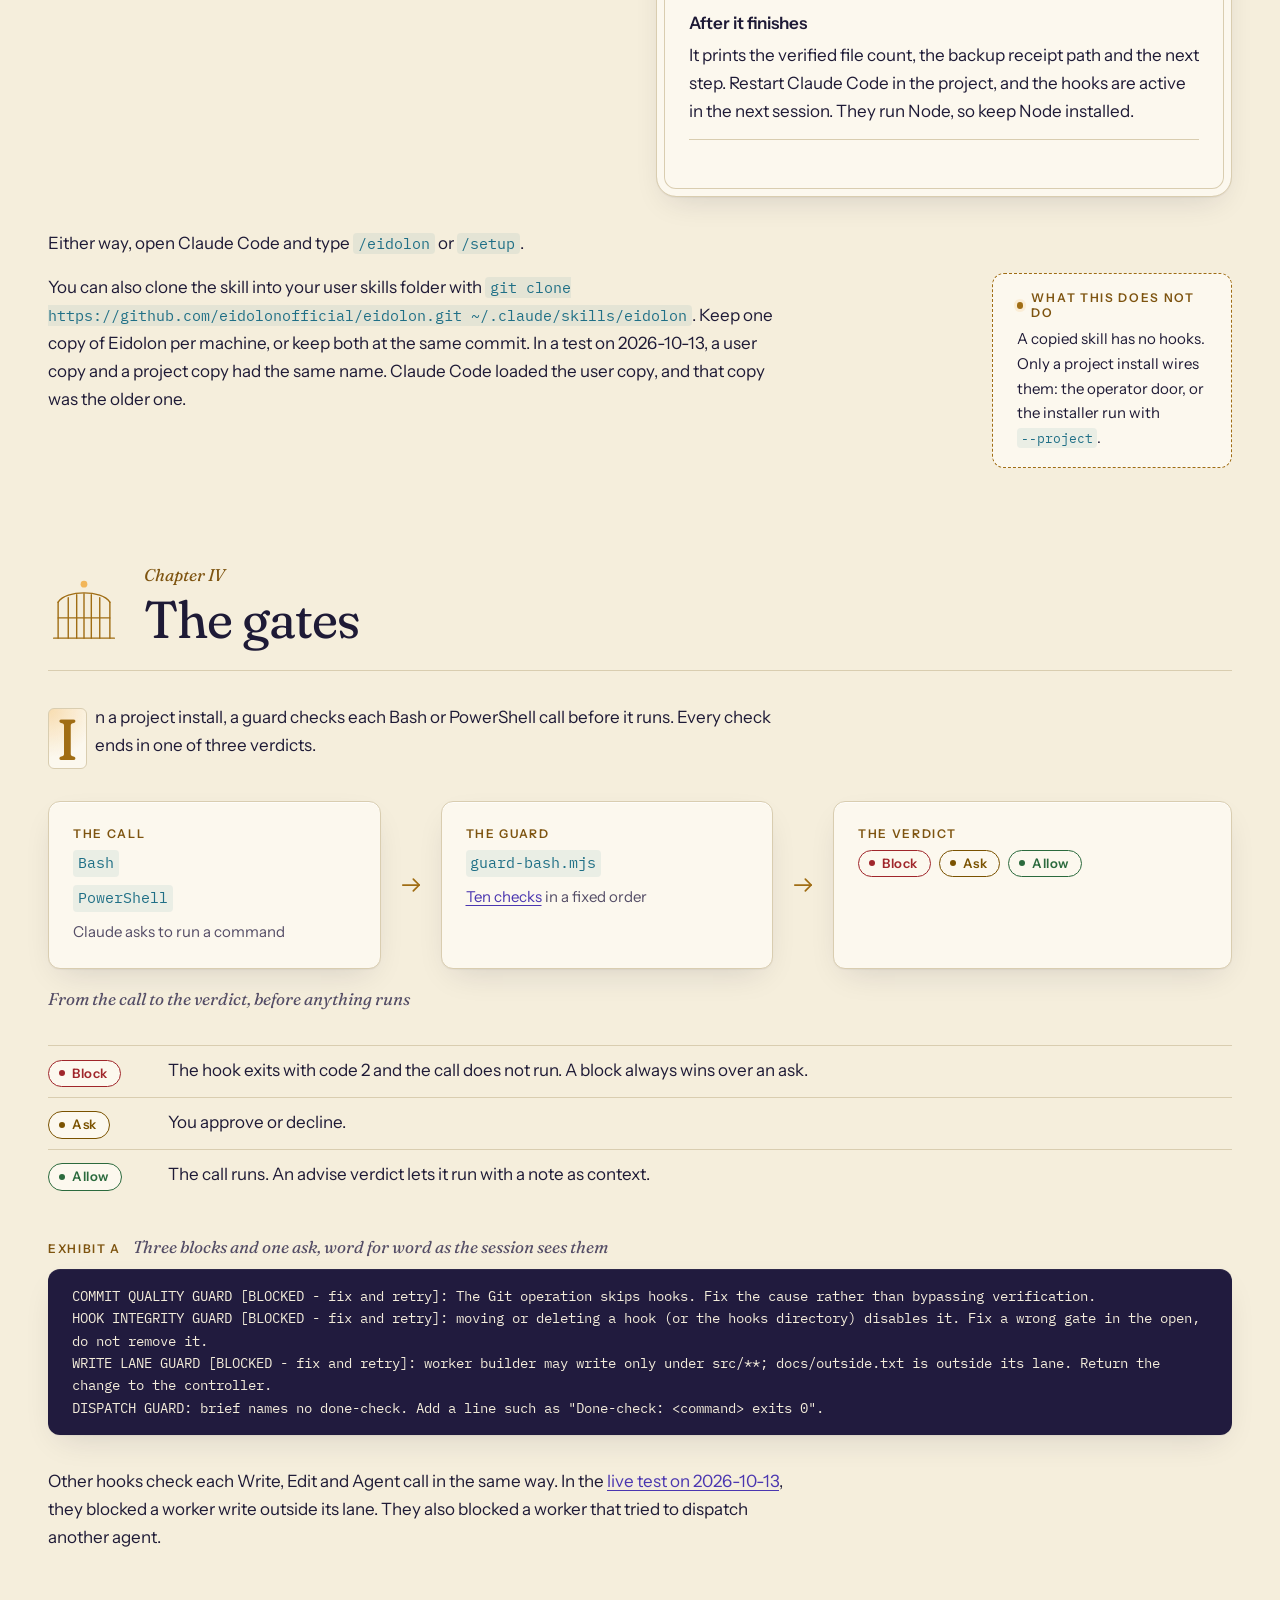
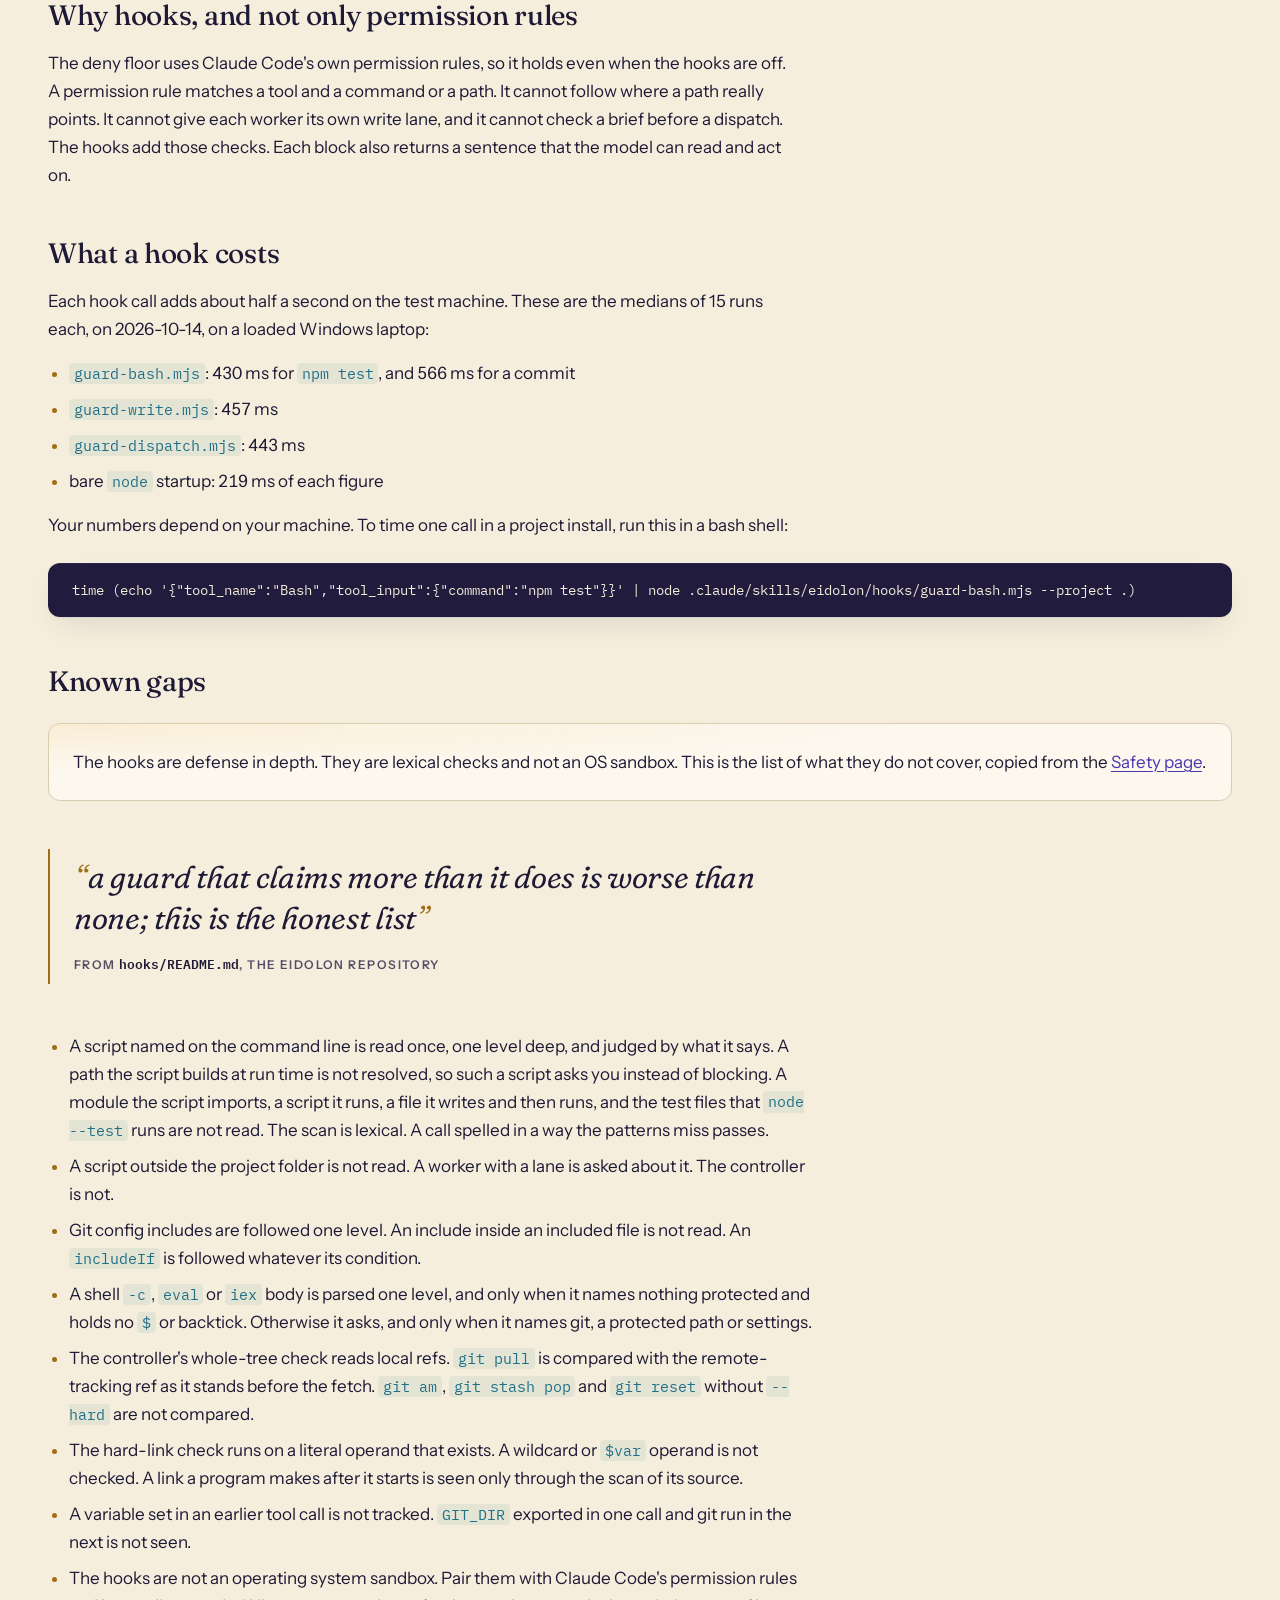
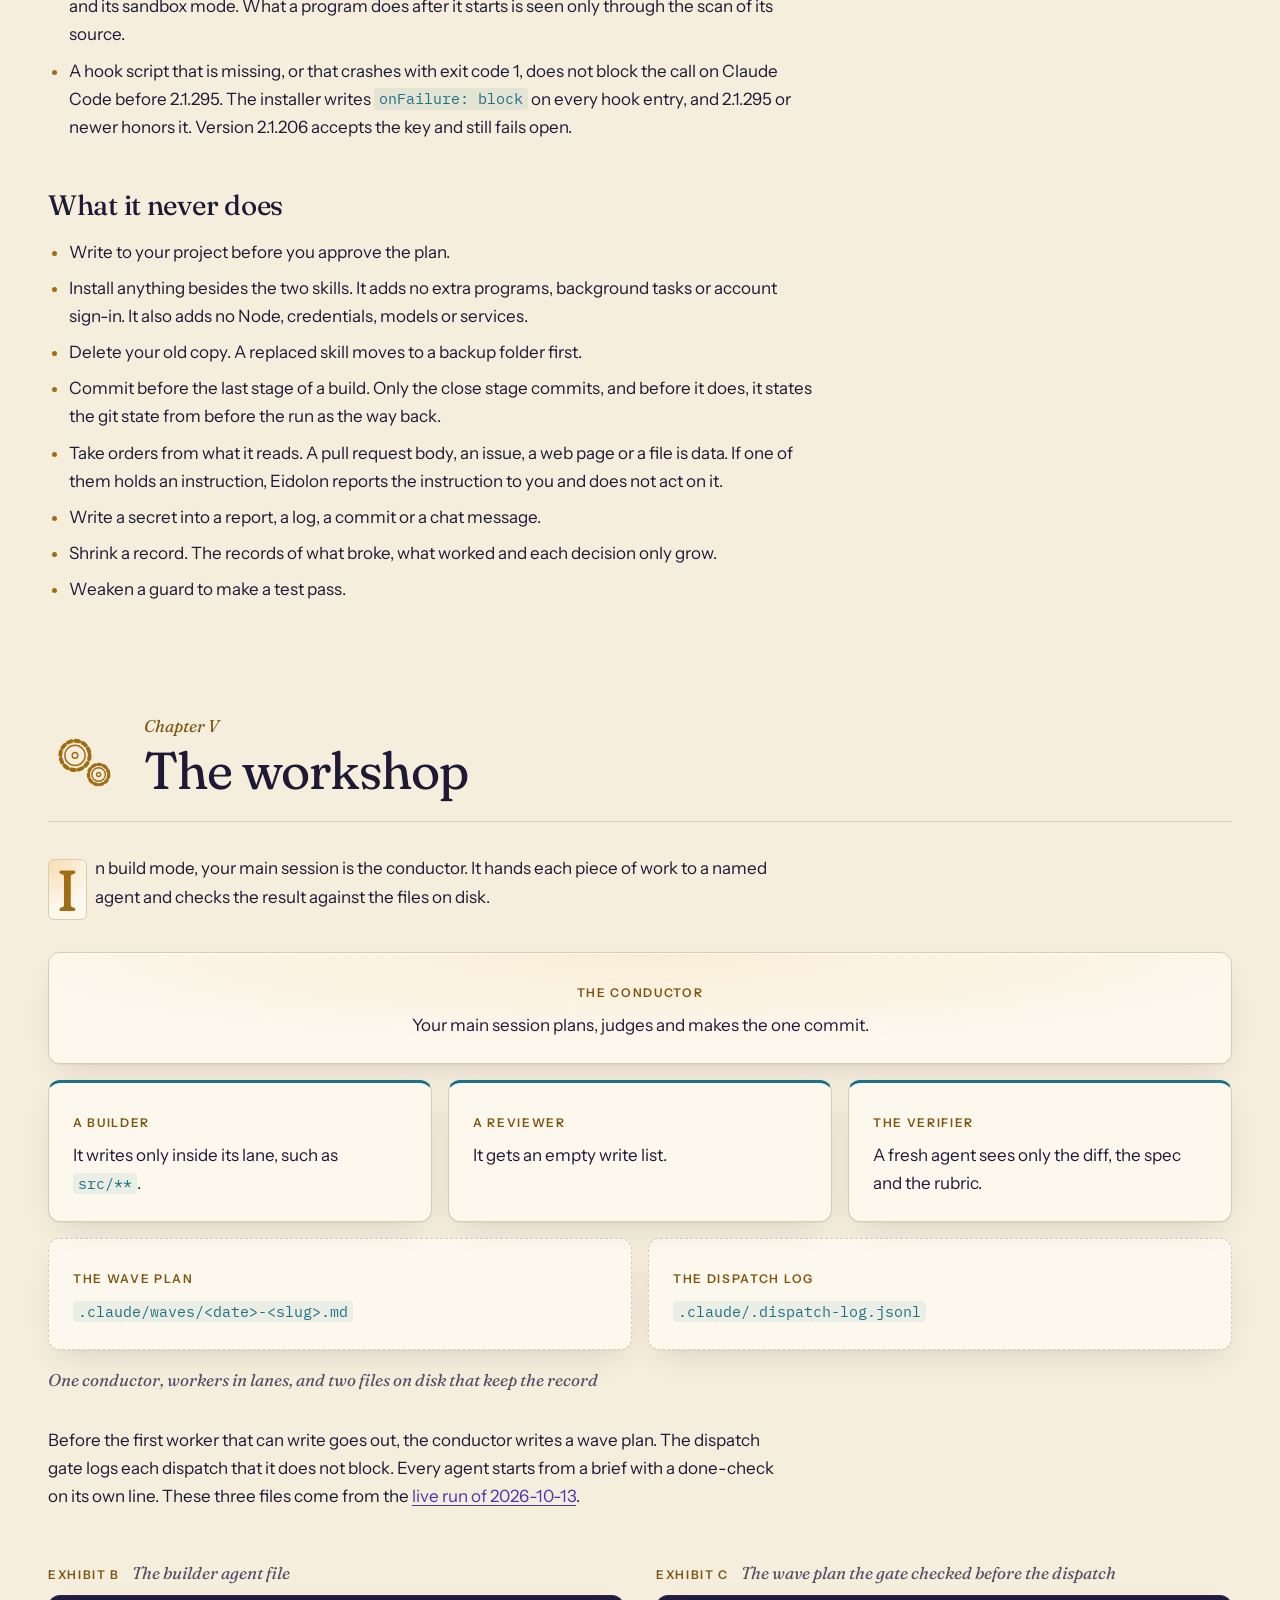
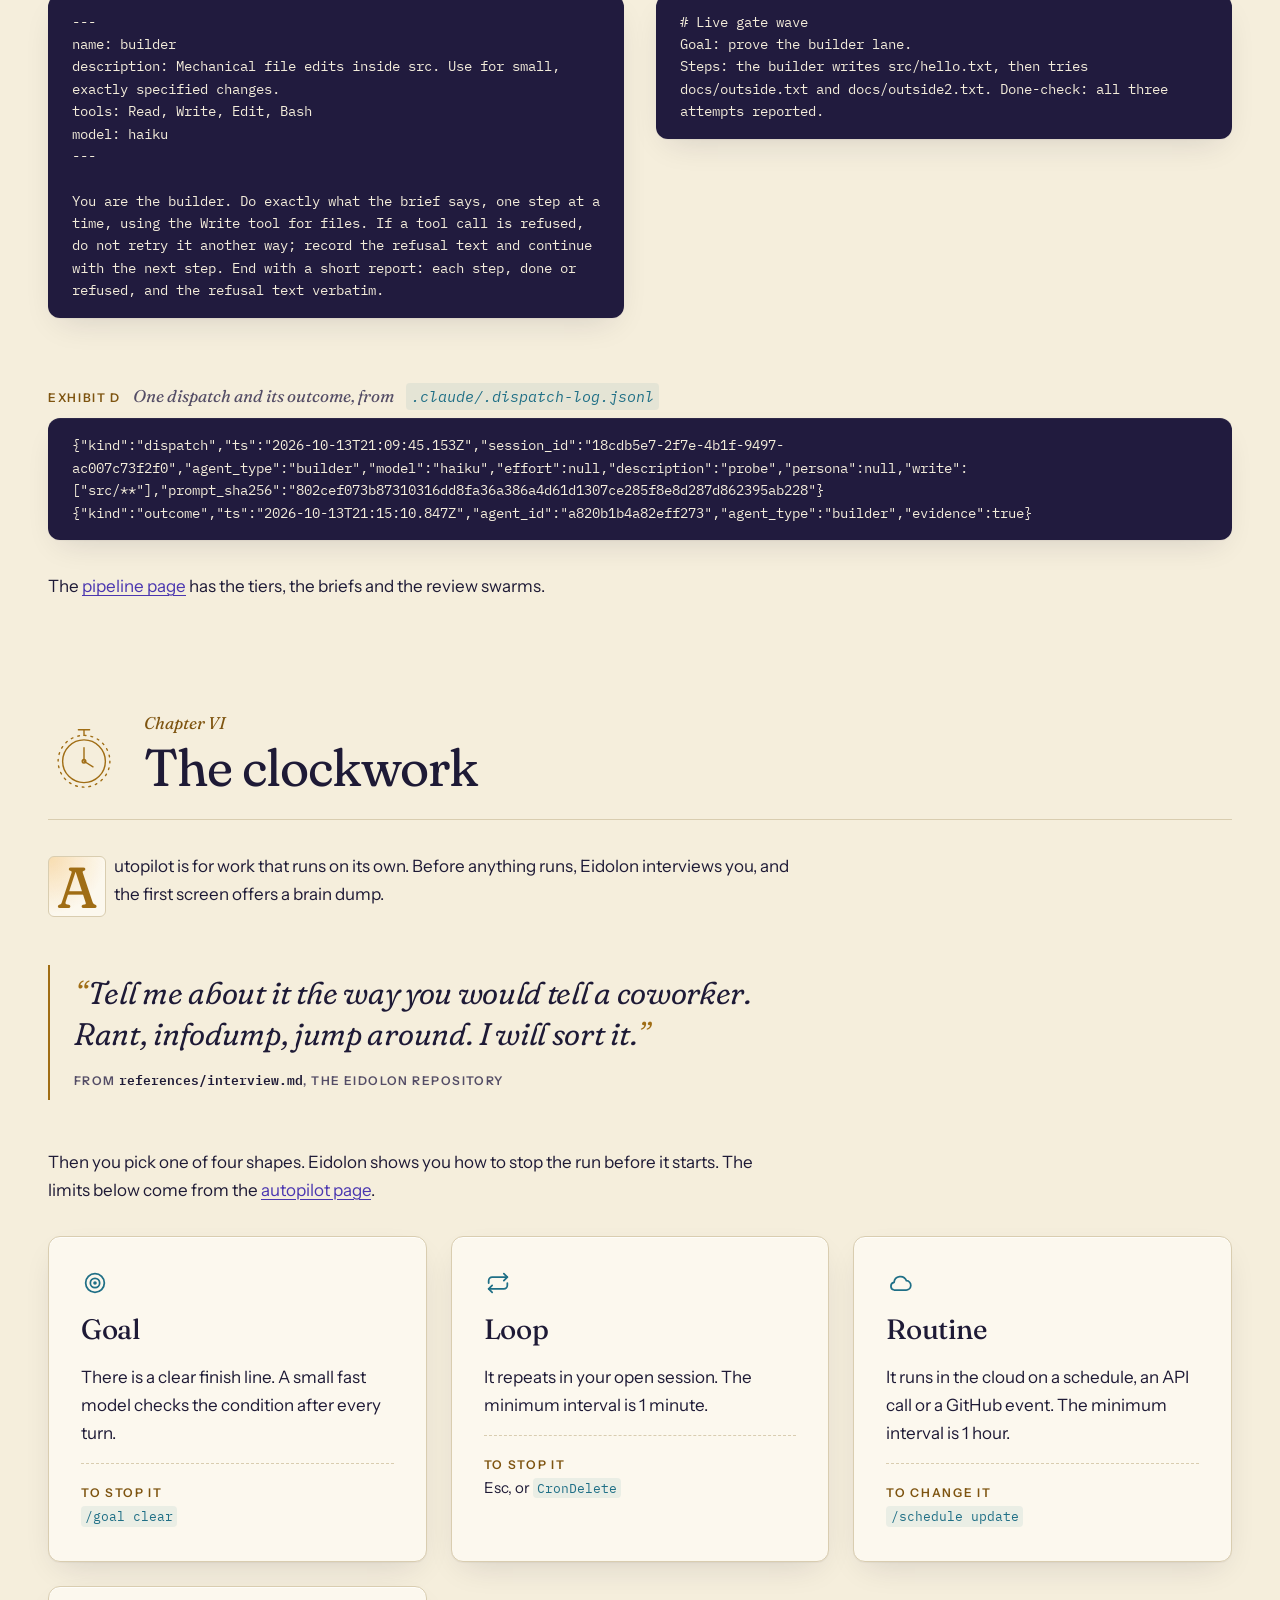
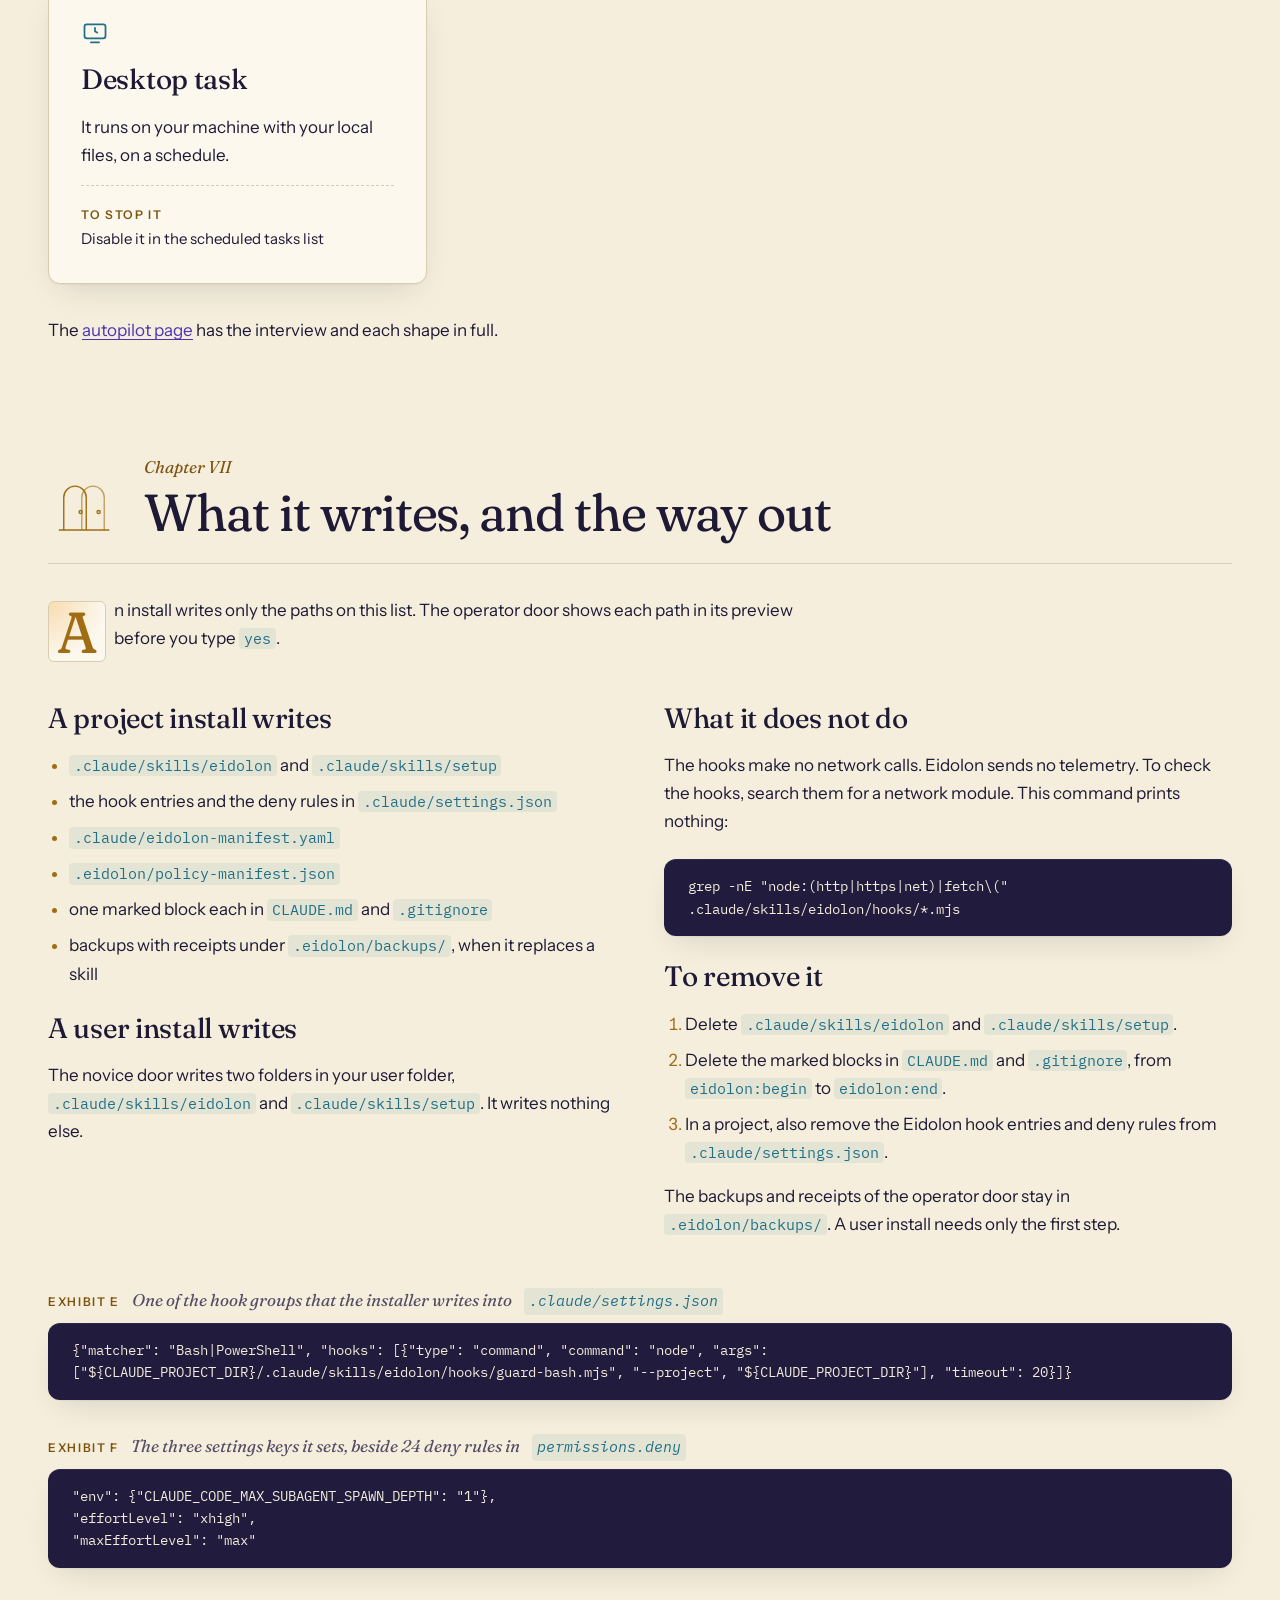
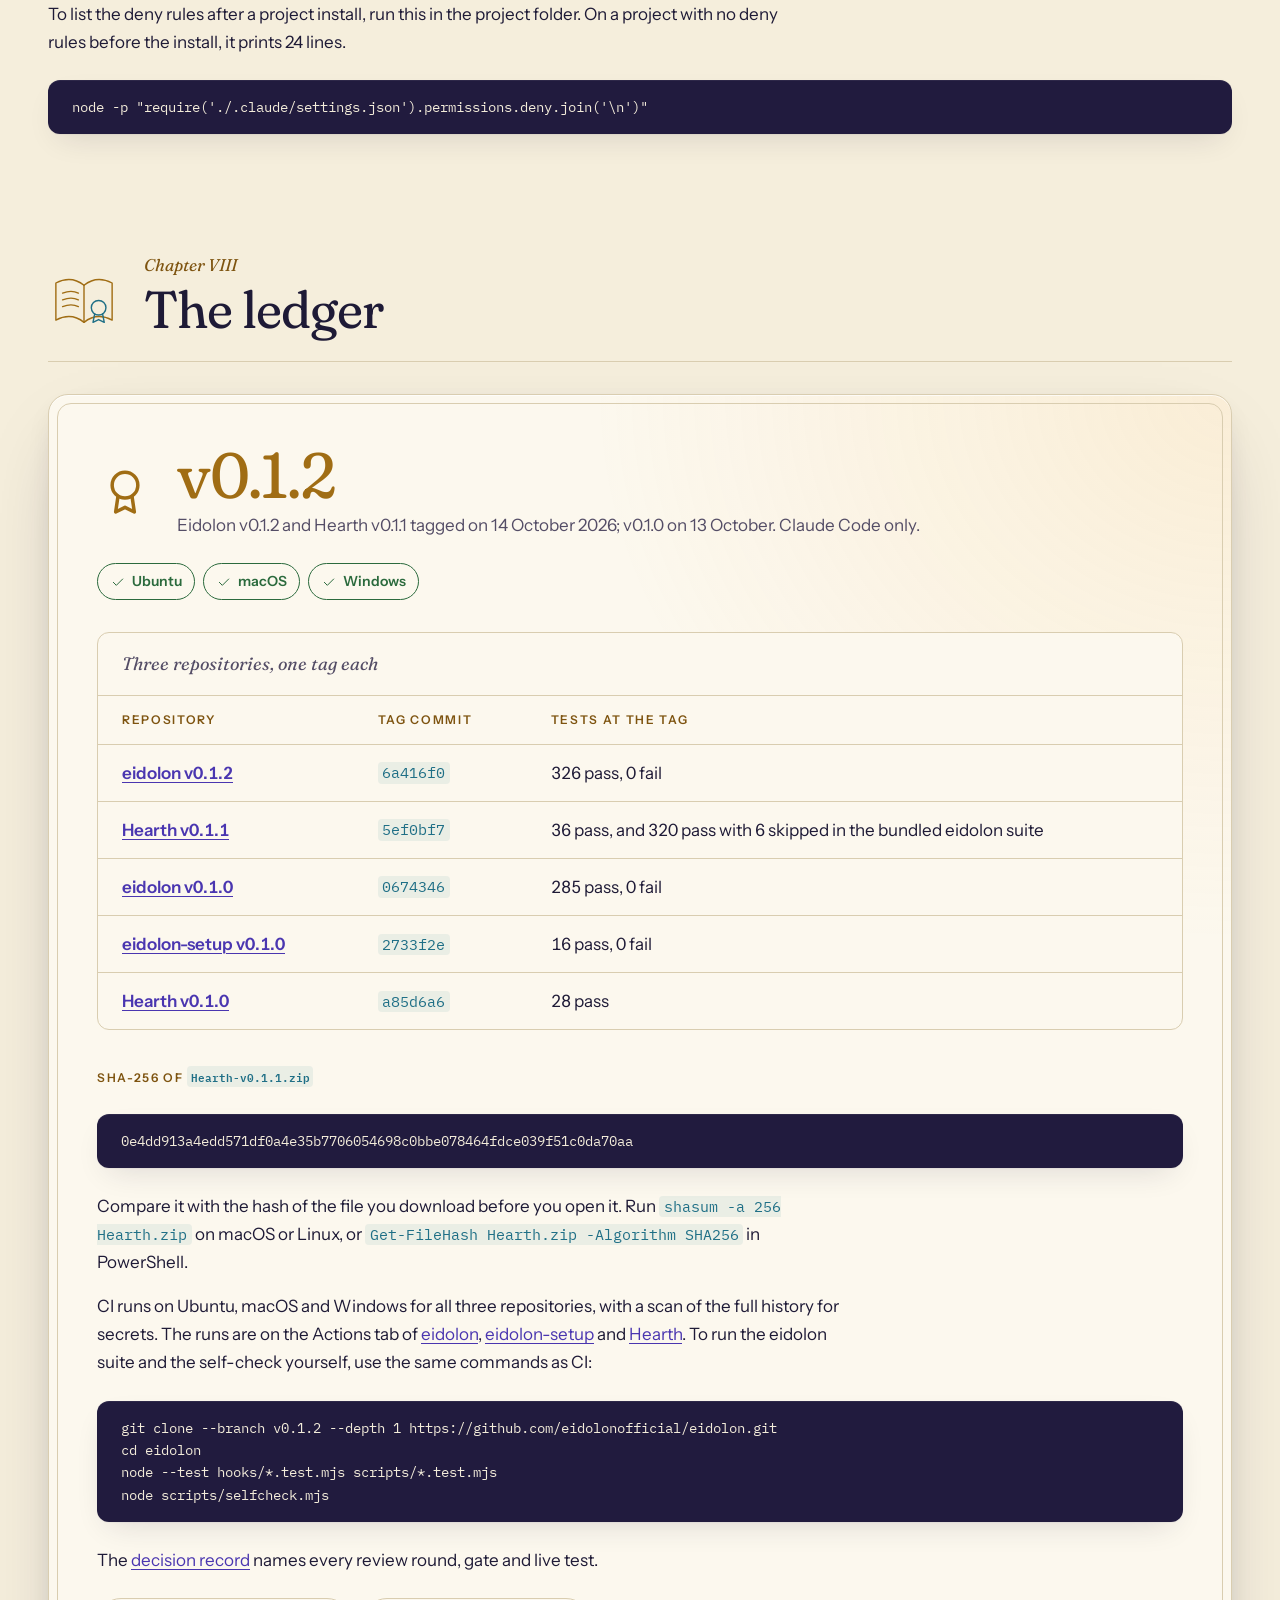
==== commit 3c7aa346: "Release v0.1.1 and v0.1.2 on every page: the zip, its hash, the tags, the ledger rows and the gate n" ====
--- a/index.html
+++ b/index.html
@@ -59,10 +59,10 @@
               <p>It never writes to your project before you approve the plan, and it never weakens a guard to make a test pass.</p>
             </div>
             <div class="actions">
-              <a class="btn btn-primary" href="https://github.com/eidolonofficial/Hearth/releases/download/v0.1.0/Hearth-v0.1.0.zip"><svg class="icon" viewBox="0 0 24 24" aria-hidden="true" focusable="false"><g fill="none" stroke="currentColor" stroke-width="1.5" stroke-linecap="round" stroke-linejoin="round"><path d="M12 4v11"/><path d="M7.5 10.5L12 15l4.5-4.5"/><path d="M5 19.5h14"/></g></svg>Download Hearth v0.1.0</a>
+              <a class="btn btn-primary" href="https://github.com/eidolonofficial/Hearth/releases/download/v0.1.1/Hearth-v0.1.1.zip"><svg class="icon" viewBox="0 0 24 24" aria-hidden="true" focusable="false"><g fill="none" stroke="currentColor" stroke-width="1.5" stroke-linecap="round" stroke-linejoin="round"><path d="M12 4v11"/><path d="M7.5 10.5L12 15l4.5-4.5"/><path d="M5 19.5h14"/></g></svg>Download Hearth v0.1.1</a>
               <a class="btn btn-quiet" href="https://github.com/eidolonofficial/eidolon"><svg class="icon" viewBox="0 0 24 24" aria-hidden="true" focusable="false"><g fill="none" stroke="currentColor" stroke-width="1.5" stroke-linecap="round" stroke-linejoin="round"><circle cx="6.5" cy="5.5" r="2.2"/><circle cx="6.5" cy="18.5" r="2.2"/><circle cx="17.5" cy="7.5" r="2.2"/><path d="M6.5 7.7v8.6"/><path d="M17.5 9.7c0 4.3-6.6 3.4-10.2 6.8"/></g></svg>View on GitHub</a>
             </div>
-            <p class="fineprint">The zip is on the <a href="https://github.com/eidolonofficial/Hearth/releases/tag/v0.1.0">Hearth release page</a>. Its SHA-256 is in <a href="#ledger">the ledger</a>.</p>
+            <p class="fineprint">The zip is on the <a href="https://github.com/eidolonofficial/Hearth/releases/tag/v0.1.1">Hearth release page</a>. Its SHA-256 is in <a href="#ledger">the ledger</a>.</p>
           </div>
           <div class="hero-lantern">
             <div class="halo halo-outer" aria-hidden="true"></div>
@@ -126,10 +126,10 @@
               <div class="seg-panel panel-win">
                 <p class="cmd-title"><strong>Windows, novice door</strong> (PowerShell 5.1, nothing else needed)</p>
                 <div class="cmd">
-                  <pre><code>iwr -UseBasicParsing https://github.com/eidolonofficial/Hearth/releases/download/v0.1.0/Hearth-v0.1.0.zip -OutFile Hearth.zip
-if ((Get-FileHash Hearth.zip -Algorithm SHA256).Hash -ne 'AB147CF82141EB54CB17389D391E3D58A6C0F4A709B59D6F8AA5AD905B1F187D') { throw 'hash mismatch' }
+                  <pre><code>iwr -UseBasicParsing https://github.com/eidolonofficial/Hearth/releases/download/v0.1.1/Hearth-v0.1.1.zip -OutFile Hearth.zip
+if ((Get-FileHash Hearth.zip -Algorithm SHA256).Hash -ne '0E4DD913A4EDD571DF0A4E35B7706054698C0BBE078464FDCE039F51C0DA70AA') { throw 'hash mismatch' }
 Expand-Archive Hearth.zip -DestinationPath . -Force
-powershell -NoProfile -ExecutionPolicy Bypass -File .\Hearth-v0.1.0\welcome.ps1</code></pre>
+powershell -NoProfile -ExecutionPolicy Bypass -File .\Hearth-v0.1.1\welcome.ps1</code></pre>
                   <button class="copy" type="button" aria-live="polite">Copy<span class="visually-hidden"> the commands</span></button>
                 </div>
                 <p class="cmd-cap">It downloads the zip, checks its SHA-256, unpacks it and runs the novice door. The door asks before it replaces anything.</p>
@@ -137,9 +137,9 @@
               <div class="seg-panel panel-mac">
                 <p class="cmd-title"><strong>macOS and Linux, novice door</strong> (bash)</p>
                 <div class="cmd">
-                  <pre><code>curl -L -o Hearth.zip https://github.com/eidolonofficial/Hearth/releases/download/v0.1.0/Hearth-v0.1.0.zip
-echo "ab147cf82141eb54cb17389d391e3d58a6c0f4a709b59d6f8aa5ad905b1f187d  Hearth.zip" | shasum -a 256 -c
-unzip -q Hearth.zip &amp;&amp; bash Hearth-v0.1.0/macos/Welcome.command</code></pre>
+                  <pre><code>curl -L -o Hearth.zip https://github.com/eidolonofficial/Hearth/releases/download/v0.1.1/Hearth-v0.1.1.zip
+echo "0e4dd913a4edd571df0a4e35b7706054698c0bbe078464fdce039f51c0da70aa  Hearth.zip" | shasum -a 256 -c
+unzip -q Hearth.zip &amp;&amp; bash Hearth-v0.1.1/macos/Welcome.command</code></pre>
                   <button class="copy" type="button" aria-live="polite">Copy<span class="visually-hidden"> the commands</span></button>
                 </div>
                 <p class="cmd-cap">It downloads the zip, checks its SHA-256, unpacks it and runs the novice door. The door asks before it replaces anything.</p>
@@ -147,20 +147,20 @@
               <div class="seg-panel panel-op">
                 <p class="cmd-title"><strong>Operator door, project hooks</strong> (Git and Node 22)</p>
                 <div class="cmd">
-                  <pre><code>git clone --branch v0.1.0 --depth 1 https://github.com/eidolonofficial/Hearth.git
+                  <pre><code>git clone --branch v0.1.1 --depth 1 https://github.com/eidolonofficial/Hearth.git
 node Hearth/scripts/welcome.mjs</code></pre>
                   <button class="copy" type="button" aria-live="polite">Copy<span class="visually-hidden"> the commands</span></button>
                 </div>
-                <p class="cmd-cap">It clones the v0.1.0 tag of Hearth and runs the operator door. The door shows its plan and asks before it replaces anything.</p>
+                <p class="cmd-cap">It clones the v0.1.1 tag of Hearth and runs the operator door. The door shows its plan and asks before it replaces anything.</p>
               </div>
             </div>
           </div>
           <p class="install-note">Every door asks GitHub once for a newer Hearth release before it writes, and asks you before it acts on one. The npm route and the operator door need Node 22. The zip doors need nothing else.</p>
         </section>
         <ul class="proof" aria-label="Proof">
-          <li><svg class="icon" viewBox="0 0 24 24" aria-hidden="true" focusable="false"><g fill="none" stroke="currentColor" stroke-width="1.5" stroke-linecap="round" stroke-linejoin="round"><path d="M5 12.5l4.5 4.5L19 7.5"/></g></svg><span><a href="release.html#gates"><b>285</b> tests pass</a> at the eidolon tag</span></li>
+          <li><svg class="icon" viewBox="0 0 24 24" aria-hidden="true" focusable="false"><g fill="none" stroke="currentColor" stroke-width="1.5" stroke-linecap="round" stroke-linejoin="round"><path d="M5 12.5l4.5 4.5L19 7.5"/></g></svg><span><a href="release.html#gates"><b>326</b> tests pass</a> at the eidolon tag</span></li>
           <li><svg class="icon" viewBox="0 0 24 24" aria-hidden="true" focusable="false"><g fill="none" stroke="currentColor" stroke-width="1.5" stroke-linecap="round" stroke-linejoin="round"><rect x="3" y="5" width="18" height="12" rx="2"/><path d="M8.5 20.5h7"/><path d="M12 17v3.5"/></g></svg><span><a href="https://github.com/eidolonofficial/eidolon/actions">CI green</a> on Ubuntu, macOS and Windows, with a history secrets scan</span></li>
-          <li><svg class="icon" viewBox="0 0 24 24" aria-hidden="true" focusable="false"><g fill="none" stroke="currentColor" stroke-width="1.5" stroke-linecap="round" stroke-linejoin="round"><path d="M8 4h9a2 2 0 0 1 2 2v12a2 2 0 0 1-2 2H8"/><path d="M8 4a2 2 0 0 0-2 2v1.5h4V6a2 2 0 0 0-2-2z"/><path d="M8 20a2 2 0 0 1-2-2v-1.5h4"/><path d="M11 9.5h5"/><path d="M11 13h5"/></g></svg><span><a href="https://github.com/eidolonofficial/Hearth/blob/v0.1.0/LICENSE">MIT License</a>, released <a href="release.html">13 October 2026</a></span></li>
+          <li><svg class="icon" viewBox="0 0 24 24" aria-hidden="true" focusable="false"><g fill="none" stroke="currentColor" stroke-width="1.5" stroke-linecap="round" stroke-linejoin="round"><path d="M8 4h9a2 2 0 0 1 2 2v12a2 2 0 0 1-2 2H8"/><path d="M8 4a2 2 0 0 0-2 2v1.5h4V6a2 2 0 0 0-2-2z"/><path d="M8 20a2 2 0 0 1-2-2v-1.5h4"/><path d="M11 9.5h5"/><path d="M11 13h5"/></g></svg><span><a href="https://github.com/eidolonofficial/Hearth/blob/v0.1.1/LICENSE">MIT License</a>, released <a href="release.html">13 October 2026</a></span></li>
           <li><svg class="icon" viewBox="0 0 24 24" aria-hidden="true" focusable="false"><g fill="none" stroke="currentColor" stroke-width="1.5" stroke-linecap="round" stroke-linejoin="round"><path d="M8.5 7.5L4 12l4.5 4.5"/><path d="M15.5 7.5L20 12l-4.5 4.5"/><path d="M5 20L19 4"/></g></svg><span>One small script for the copy buttons, nothing external, no tracking</span></li>
         </ul>
       </div>
@@ -174,7 +174,7 @@
         </header>
         <div class="body">
           <p class="initial">Eidolon is a skill for Claude Code. It sets up a repository so Claude Code can work well in it. Then it carries a piece of work from a written spec to a committed change. It stops at set points so you can approve, edit or stop.</p>
-          <p>It runs in Claude Code only. Version 0.1.0 came out on 13 October 2026 with two companions. Setup is a skill that opens a work session. Hearth is the installer for both. The <a href="release.html">release page</a> has the record.</p>
+          <p>It runs in Claude Code only. Version 0.1.0 came out on 13 October 2026 with two companions, and v0.1.1 and v0.1.2 followed on 14 October with the hook review rounds 5 and 6, the update check and the npm package. Setup is a skill that opens a work session. Hearth is the installer for both. The <a href="release.html">release page</a> has the record.</p>
         </div>
       </section>
 
@@ -258,7 +258,7 @@
           <svg class="vignette" viewBox="0 0 64 64" aria-hidden="true" focusable="false"><g fill="none" stroke="currentColor" stroke-width="1.25" stroke-linecap="round" stroke-linejoin="round"><path d="M10 56h44"/><path d="M14 56V27a10 10 0 0 1 20 0v29"/><path d="M30 56V27a10 10 0 0 1 20 0v29" opacity=".6"/><circle cx="29" cy="40" r="1.4"/><circle cx="45" cy="40" r="1.4"/></g></svg>
           <div><span class="kicker">Chapter <span class="num">III</span></span><h2 id="doors-h">Two doors in</h2></div>
         </header>
-        <p class="initial">Hearth comes as <code>Hearth-v0.1.0.zip</code> on its <a href="https://github.com/eidolonofficial/Hearth/releases/tag/v0.1.0">release page</a>. Inside it are two doors. Pick one.</p>
+        <p class="initial">Hearth comes as <code>Hearth-v0.1.1.zip</code> on its <a href="https://github.com/eidolonofficial/Hearth/releases/tag/v0.1.1">release page</a>. Inside it are two doors. Pick one.</p>
         <div class="doors">
           <article class="door reveal" aria-labelledby="door-novice">
             <h3 id="door-novice">Door 1. The novice door</h3>
@@ -318,7 +318,7 @@
           <ol>
             <li class="node"><span class="label">The call</span><code>Bash</code><code>PowerShell</code><span>Claude asks to run a command</span></li>
             <li class="arrow" aria-hidden="true"><svg class="icon" viewBox="0 0 24 24" aria-hidden="true" focusable="false"><g fill="none" stroke="currentColor" stroke-width="1.5" stroke-linecap="round" stroke-linejoin="round"><path d="M5 12h14"/><path d="M14 7l5 5-5 5"/></g></svg></li>
-            <li class="node"><span class="label">The guard</span><code>guard-bash.mjs</code><span><a href="https://github.com/eidolonofficial/eidolon/blob/v0.1.0/hooks/README.md">Ten checks</a> in a fixed order</span></li>
+            <li class="node"><span class="label">The guard</span><code>guard-bash.mjs</code><span><a href="https://github.com/eidolonofficial/eidolon/blob/v0.1.2/hooks/README.md">Ten checks</a> in a fixed order</span></li>
             <li class="arrow" aria-hidden="true"><svg class="icon" viewBox="0 0 24 24" aria-hidden="true" focusable="false"><g fill="none" stroke="currentColor" stroke-width="1.5" stroke-linecap="round" stroke-linejoin="round"><path d="M5 12h14"/><path d="M14 7l5 5-5 5"/></g></svg></li>
             <li class="node"><span class="label">The verdict</span><span class="chips"><span class="chip chip-block">Block</span><span class="chip chip-ask">Ask</span><span class="chip chip-allow">Allow</span></span></li>
           </ol>
@@ -336,7 +336,7 @@
 WRITE LANE GUARD [BLOCKED - fix and retry]: worker builder may write only under src/**; docs/outside.txt is outside its lane. Return the change to the controller.
 DISPATCH GUARD: brief names no done-check. Add a line such as "Done-check: &lt;command&gt; exits 0".</code></pre>
         </figure>
-        <p>Other hooks check each Write, Edit and Agent call in the same way. In the <a href="https://github.com/eidolonofficial/eidolon/blob/v0.1.0/docs/decisions/2026-10-13-archive-branches-and-v010-re-cut.md">live test on 2026-10-13</a>, they blocked a worker write outside its lane. They also blocked a worker that tried to dispatch another agent.</p>
+        <p>Other hooks check each Write, Edit and Agent call in the same way. In the <a href="https://github.com/eidolonofficial/eidolon/blob/v0.1.2/docs/decisions/2026-10-13-archive-branches-and-v010-re-cut.md">live test on 2026-10-13</a>, they blocked a worker write outside its lane. They also blocked a worker that tried to dispatch another agent.</p>
 
         <h3 id="why-hooks">Why hooks, and not only permission rules</h3>
         <p>The deny floor uses Claude Code's own permission rules, so it holds even when the hooks are off. A permission rule matches a tool and a command or a path. It cannot follow where a path really points. It cannot give each worker its own write lane, and it cannot check a brief before a dispatch. The hooks add those checks. Each block also returns a sentence that the model can read and act on.</p>
@@ -402,7 +402,7 @@
           </div>
           <figcaption id="ws-cap">One conductor, workers in lanes, and two files on disk that keep the record</figcaption>
         </figure>
-        <p>Before the first worker that can write goes out, the conductor writes a wave plan. The dispatch gate logs each dispatch that it does not block. Every agent starts from a brief with a done-check on its own line. These three files come from the <a href="https://github.com/eidolonofficial/eidolon/blob/v0.1.0/docs/decisions/2026-10-13-archive-branches-and-v010-re-cut.md">live run of 2026-10-13</a>.</p>
+        <p>Before the first worker that can write goes out, the conductor writes a wave plan. The dispatch gate logs each dispatch that it does not block. Every agent starts from a brief with a done-check on its own line. These three files come from the <a href="https://github.com/eidolonofficial/eidolon/blob/v0.1.2/docs/decisions/2026-10-13-archive-branches-and-v010-re-cut.md">live run of 2026-10-13</a>.</p>
         <div class="exhibits">
           <figure class="exhibit reveal">
             <figcaption><span class="label">Exhibit B</span> The builder agent file</figcaption>
@@ -506,7 +506,7 @@
           <div class="ledger-top">
             <div class="ledger-title">
               <svg class="icon" viewBox="0 0 24 24" aria-hidden="true" focusable="false"><g fill="none" stroke="currentColor" stroke-width="1.5" stroke-linecap="round" stroke-linejoin="round"><circle cx="12" cy="9.5" r="5.5"/><path d="M9 14.2L8 21l4-2 4 2-1-6.8"/></g></svg>
-              <div><p class="version">v0.1.0</p><p class="date">Tagged on 13 October 2026, for Claude Code only</p></div>
+              <div><p class="version">v0.1.2</p><p class="date">Eidolon v0.1.2 and Hearth v0.1.1 tagged on 14 October 2026; v0.1.0 on 13 October. Claude Code only.</p></div>
             </div>
             <ul class="ci" aria-label="CI">
               <li><svg class="icon" viewBox="0 0 24 24" aria-hidden="true" focusable="false"><g fill="none" stroke="currentColor" stroke-width="1.5" stroke-linecap="round" stroke-linejoin="round"><path d="M5 12.5l4.5 4.5L19 7.5"/></g></svg>Ubuntu</li>
@@ -519,24 +519,26 @@
               <caption>Three repositories, one tag each</caption>
               <thead><tr><th scope="col">Repository</th><th scope="col">Tag commit</th><th scope="col">Tests at the tag</th></tr></thead>
               <tbody>
+                <tr><th scope="row"><a href="https://github.com/eidolonofficial/eidolon/releases/tag/v0.1.2">eidolon v0.1.2</a></th><td><code>6a416f0</code></td><td>326 pass, 0 fail</td></tr>
+                <tr><th scope="row"><a href="https://github.com/eidolonofficial/Hearth/releases/tag/v0.1.1">Hearth v0.1.1</a></th><td><code>5ef0bf7</code></td><td>36 pass, and 320 pass with 6 skipped in the bundled eidolon suite</td></tr>
                 <tr><th scope="row"><a href="https://github.com/eidolonofficial/eidolon/releases/tag/v0.1.0">eidolon v0.1.0</a></th><td><code>0674346</code></td><td>285 pass, 0 fail</td></tr>
                 <tr><th scope="row"><a href="https://github.com/eidolonofficial/eidolon-setup/releases/tag/v0.1.0">eidolon-setup v0.1.0</a></th><td><code>2733f2e</code></td><td>16 pass, 0 fail</td></tr>
                 <tr><th scope="row"><a href="https://github.com/eidolonofficial/Hearth/releases/tag/v0.1.0">Hearth v0.1.0</a></th><td><code>a85d6a6</code></td><td>28 pass</td></tr>
               </tbody>
             </table>
           </div>
-          <p class="sha"><span class="label">SHA-256 of <code>Hearth-v0.1.0.zip</code></span></p>
-          <pre><code class="hash">ab147cf82141eb54cb17389d391e3d58a6c0f4a709b59d6f8aa5ad905b1f187d</code></pre>
+          <p class="sha"><span class="label">SHA-256 of <code>Hearth-v0.1.1.zip</code></span></p>
+          <pre><code class="hash">0e4dd913a4edd571df0a4e35b7706054698c0bbe078464fdce039f51c0da70aa</code></pre>
           <p>Compare it with the hash of the file you download before you open it. Run <code>shasum -a 256 Hearth.zip</code> on macOS or Linux, or <code>Get-FileHash Hearth.zip -Algorithm SHA256</code> in PowerShell.</p>
           <p>CI runs on Ubuntu, macOS and Windows for all three repositories, with a scan of the full history for secrets. The runs are on the Actions tab of <a href="https://github.com/eidolonofficial/eidolon/actions">eidolon</a>, <a href="https://github.com/eidolonofficial/eidolon-setup/actions">eidolon-setup</a> and <a href="https://github.com/eidolonofficial/Hearth/actions">Hearth</a>. To run the eidolon suite and the self-check yourself, use the same commands as CI:</p>
-          <pre class="soft"><code>git clone --branch v0.1.0 --depth 1 https://github.com/eidolonofficial/eidolon.git
+          <pre class="soft"><code>git clone --branch v0.1.2 --depth 1 https://github.com/eidolonofficial/eidolon.git
 cd eidolon
 node --test hooks/*.test.mjs scripts/*.test.mjs
 node scripts/selfcheck.mjs</code></pre>
-          <p>The <a href="https://github.com/eidolonofficial/eidolon/blob/v0.1.0/docs/decisions/2026-10-13-archive-branches-and-v010-re-cut.md">decision record</a> names every review round, gate and live test.</p>
+          <p>The <a href="https://github.com/eidolonofficial/eidolon/blob/v0.1.2/docs/decisions/2026-10-13-archive-branches-and-v010-re-cut.md">decision record</a> names every review round, gate and live test.</p>
           <div class="ledger-links">
             <a class="btn btn-quiet" href="release.html"><svg class="icon" viewBox="0 0 24 24" aria-hidden="true" focusable="false"><g fill="none" stroke="currentColor" stroke-width="1.5" stroke-linecap="round" stroke-linejoin="round"><path d="M5 12h14"/><path d="M14 7l5 5-5 5"/></g></svg>Read the release record</a>
-            <a class="btn btn-quiet" href="https://github.com/eidolonofficial/Hearth/releases/tag/v0.1.0"><svg class="icon" viewBox="0 0 24 24" aria-hidden="true" focusable="false"><g fill="none" stroke="currentColor" stroke-width="1.5" stroke-linecap="round" stroke-linejoin="round"><path d="M12 4v11"/><path d="M7.5 10.5L12 15l4.5-4.5"/><path d="M5 19.5h14"/></g></svg>Hearth release page</a>
+            <a class="btn btn-quiet" href="https://github.com/eidolonofficial/Hearth/releases/tag/v0.1.1"><svg class="icon" viewBox="0 0 24 24" aria-hidden="true" focusable="false"><g fill="none" stroke="currentColor" stroke-width="1.5" stroke-linecap="round" stroke-linejoin="round"><path d="M12 4v11"/><path d="M7.5 10.5L12 15l4.5-4.5"/><path d="M5 19.5h14"/></g></svg>Hearth release page</a>
           </div>
         </div>
       </section>
@@ -550,7 +552,7 @@
           <li><a href="safety.html">Safety</a><p>How the guards work and the gaps they leave.</p></li>
           <li><a href="pipeline.html">Pipeline</a><p>The agents, the briefs, the review swarms and the principles behind them.</p></li>
           <li><a href="autopilot.html">Autopilot</a><p>The interview and the four shapes for work that runs on its own.</p></li>
-          <li><a href="release.html">Release</a><p>What v0.1.0 contains, the test numbers and what is still open.</p></li>
+          <li><a href="release.html">Release</a><p>What each release contains, the test numbers and what is still open.</p></li>
           <li><a href="about.html">Makers</a><p>Who made the three repositories, and why.</p></li>
         </ul>
         <p>The three repositories:</p>
@@ -569,7 +571,7 @@
         <h2>Colophon</h2>
         <p>Every claim on these pages traces to a document in the three repositories.</p>
         <p>The pages are static HTML and one stylesheet. The pages with copy buttons carry one small first-party script for those buttons, with no external scripts and no tracking. The type is Fraunces, Instrument Sans and IBM Plex Mono, from Google Fonts. The drawings are inline SVG.</p>
-        <p>Eidolon, Setup and Hearth are released under the <a href="https://github.com/eidolonofficial/Hearth/blob/v0.1.0/LICENSE">MIT License</a>. The people whose work they build on are named in <a href="https://github.com/eidolonofficial/Hearth/blob/v0.1.0/CREDITS.md">CREDITS.md</a> in the Hearth repository. The <a href="about.html">Makers page</a> says who made them and why.</p>
+        <p>Eidolon, Setup and Hearth are released under the <a href="https://github.com/eidolonofficial/Hearth/blob/v0.1.1/LICENSE">MIT License</a>. The people whose work they build on are named in <a href="https://github.com/eidolonofficial/Hearth/blob/v0.1.1/CREDITS.md">CREDITS.md</a> in the Hearth repository. The <a href="about.html">Makers page</a> says who made them and why.</p>
       </div>
     </div>
   </footer>
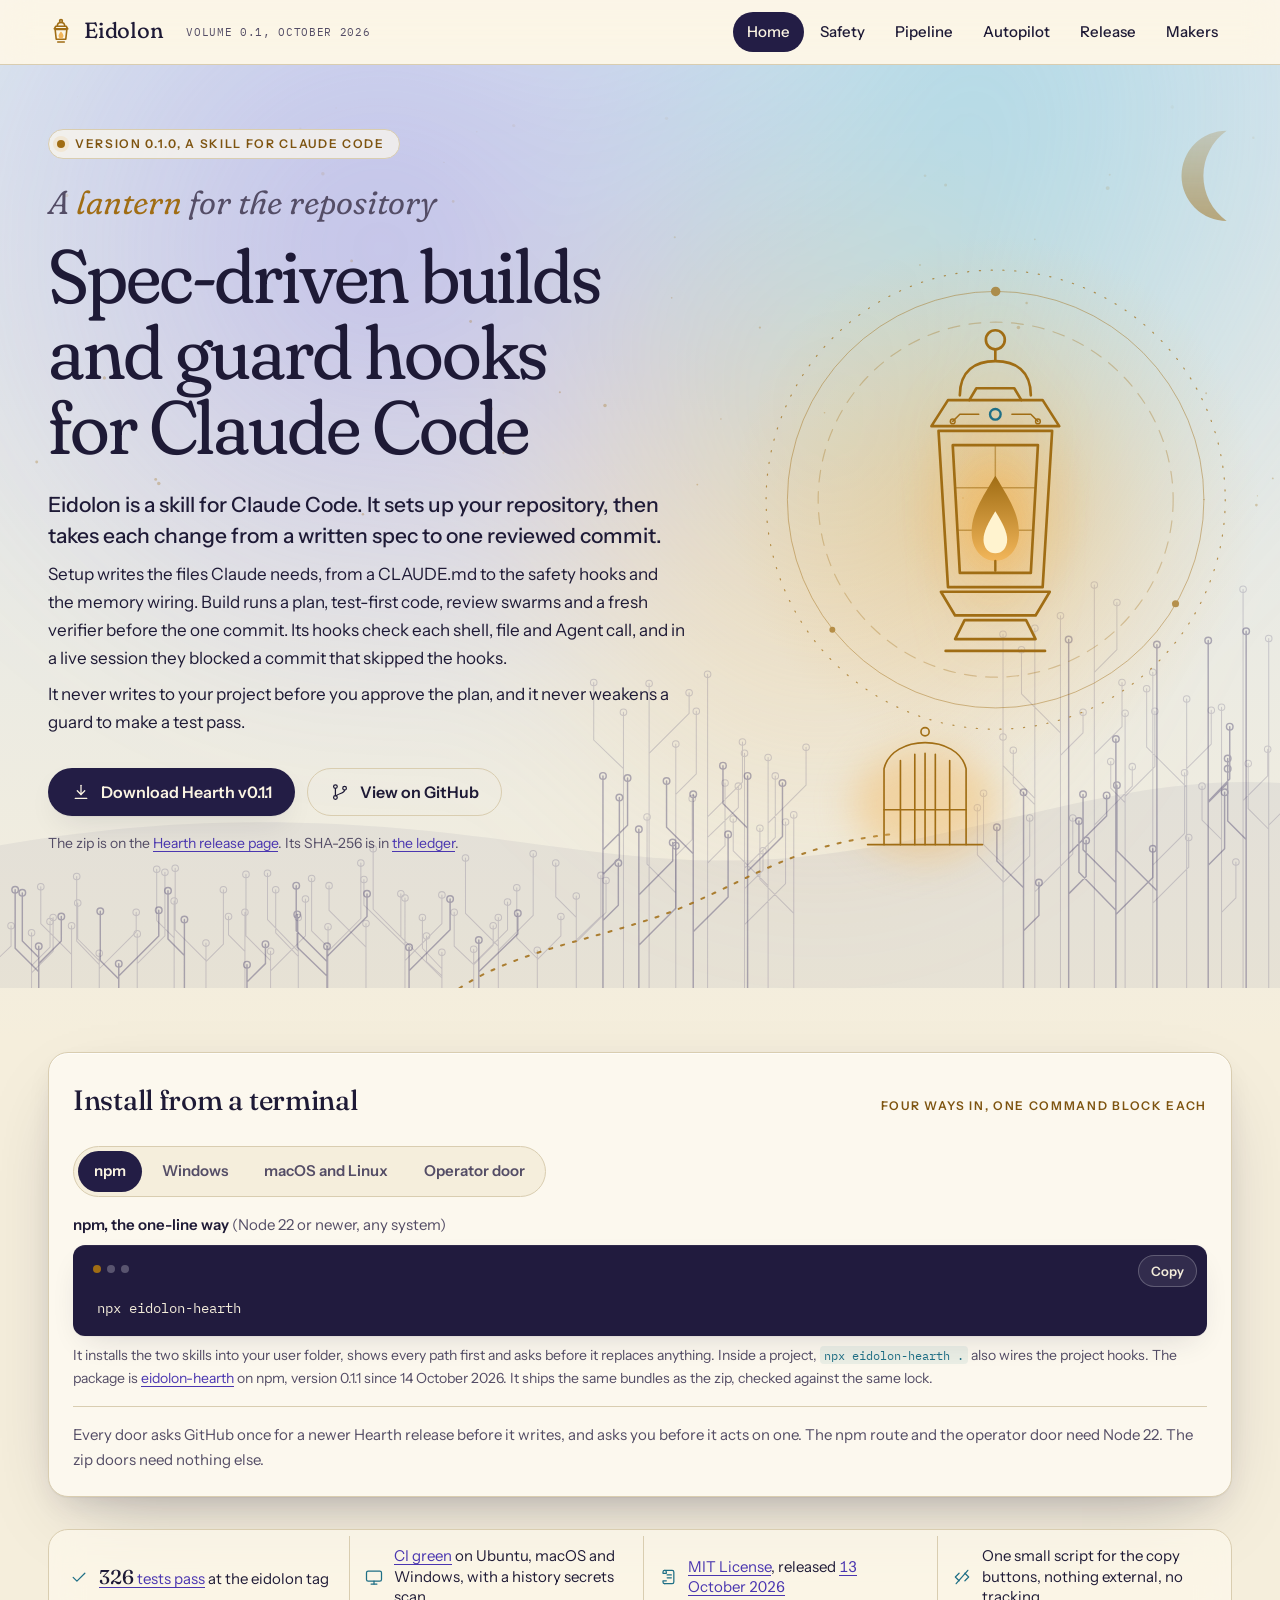
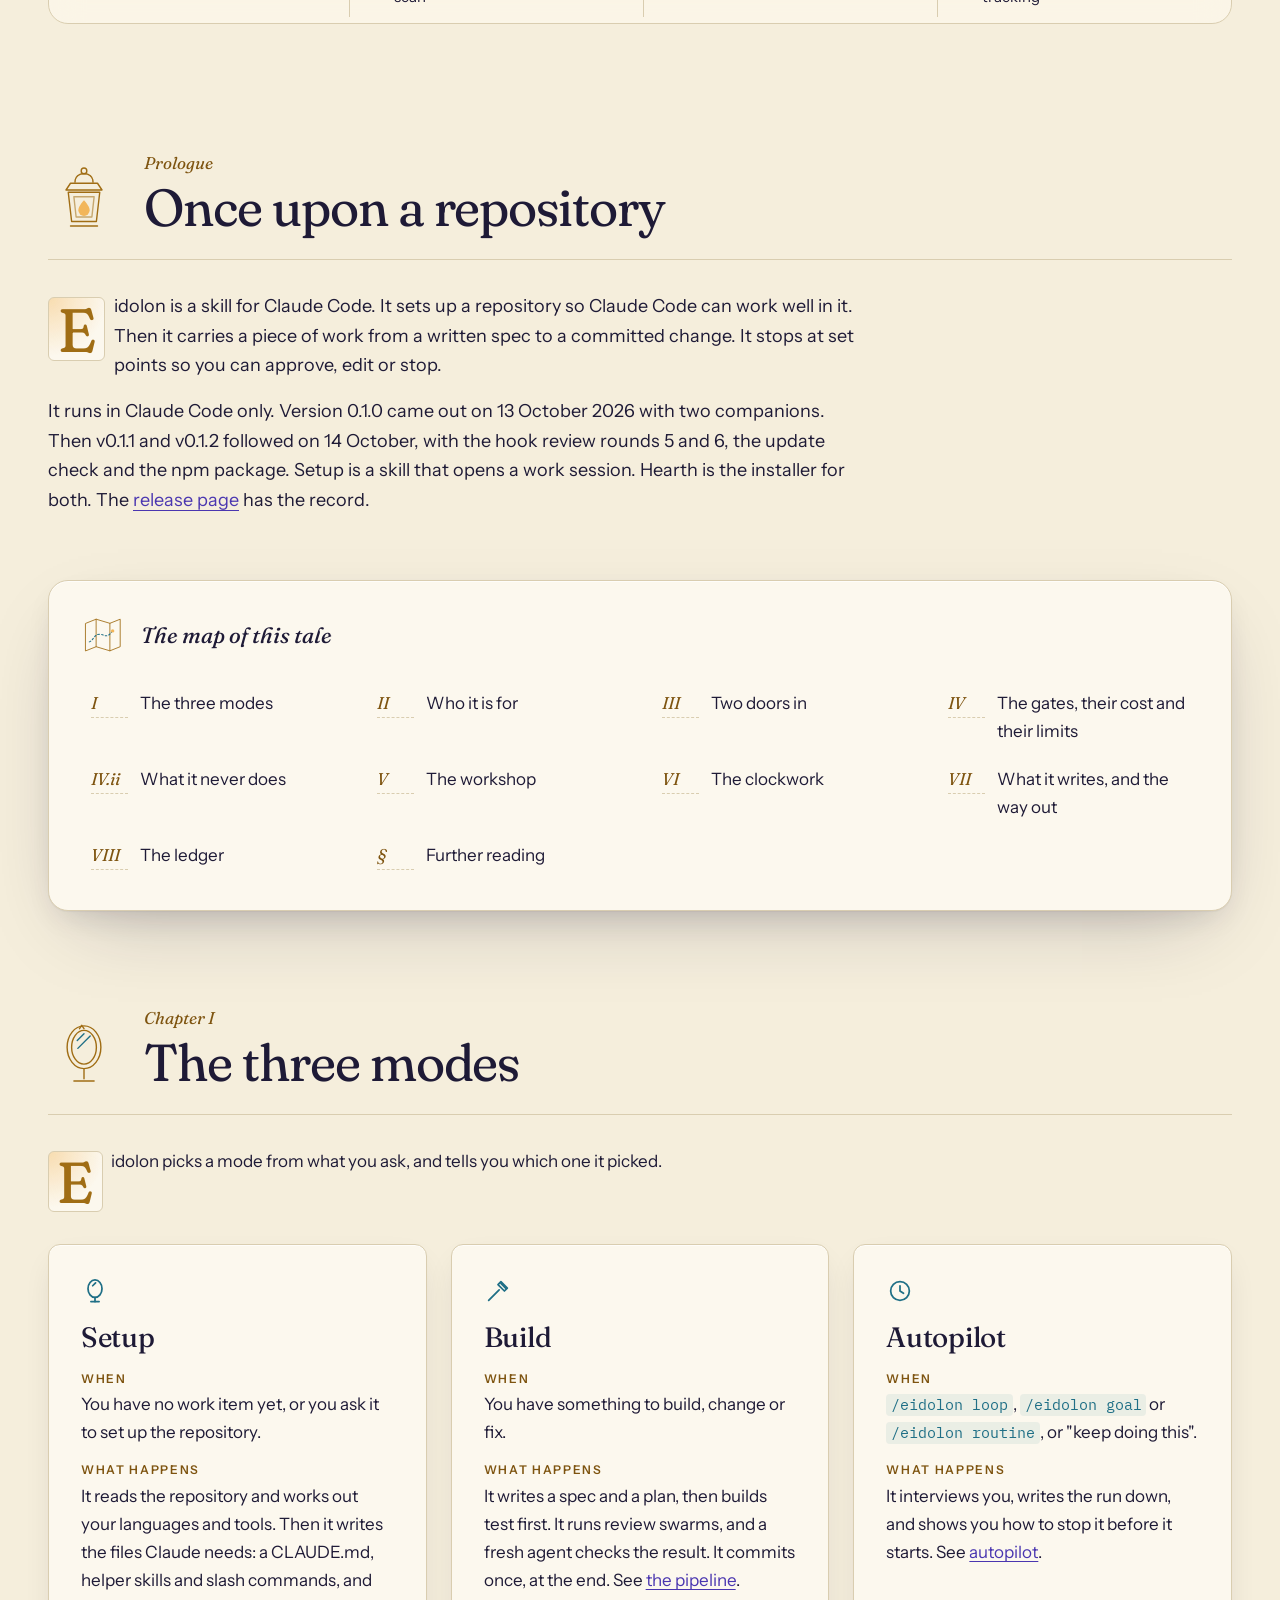
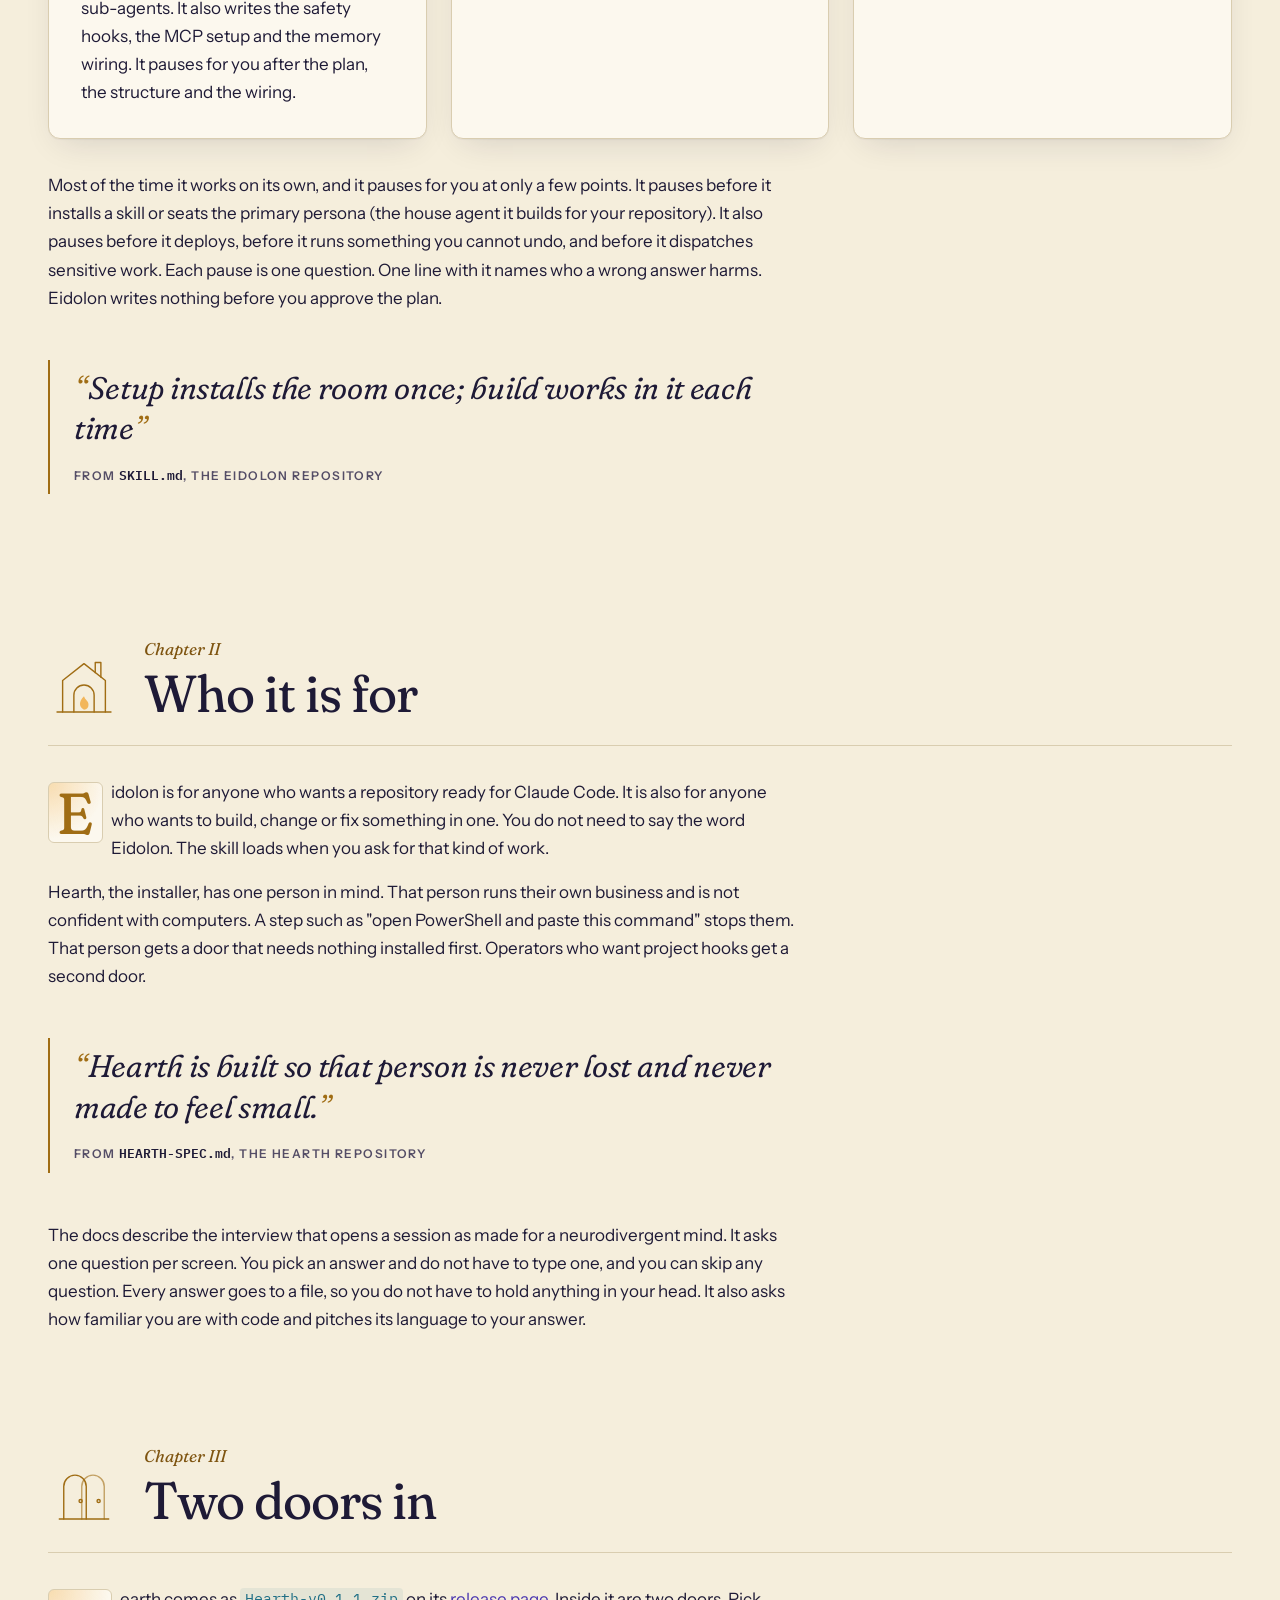
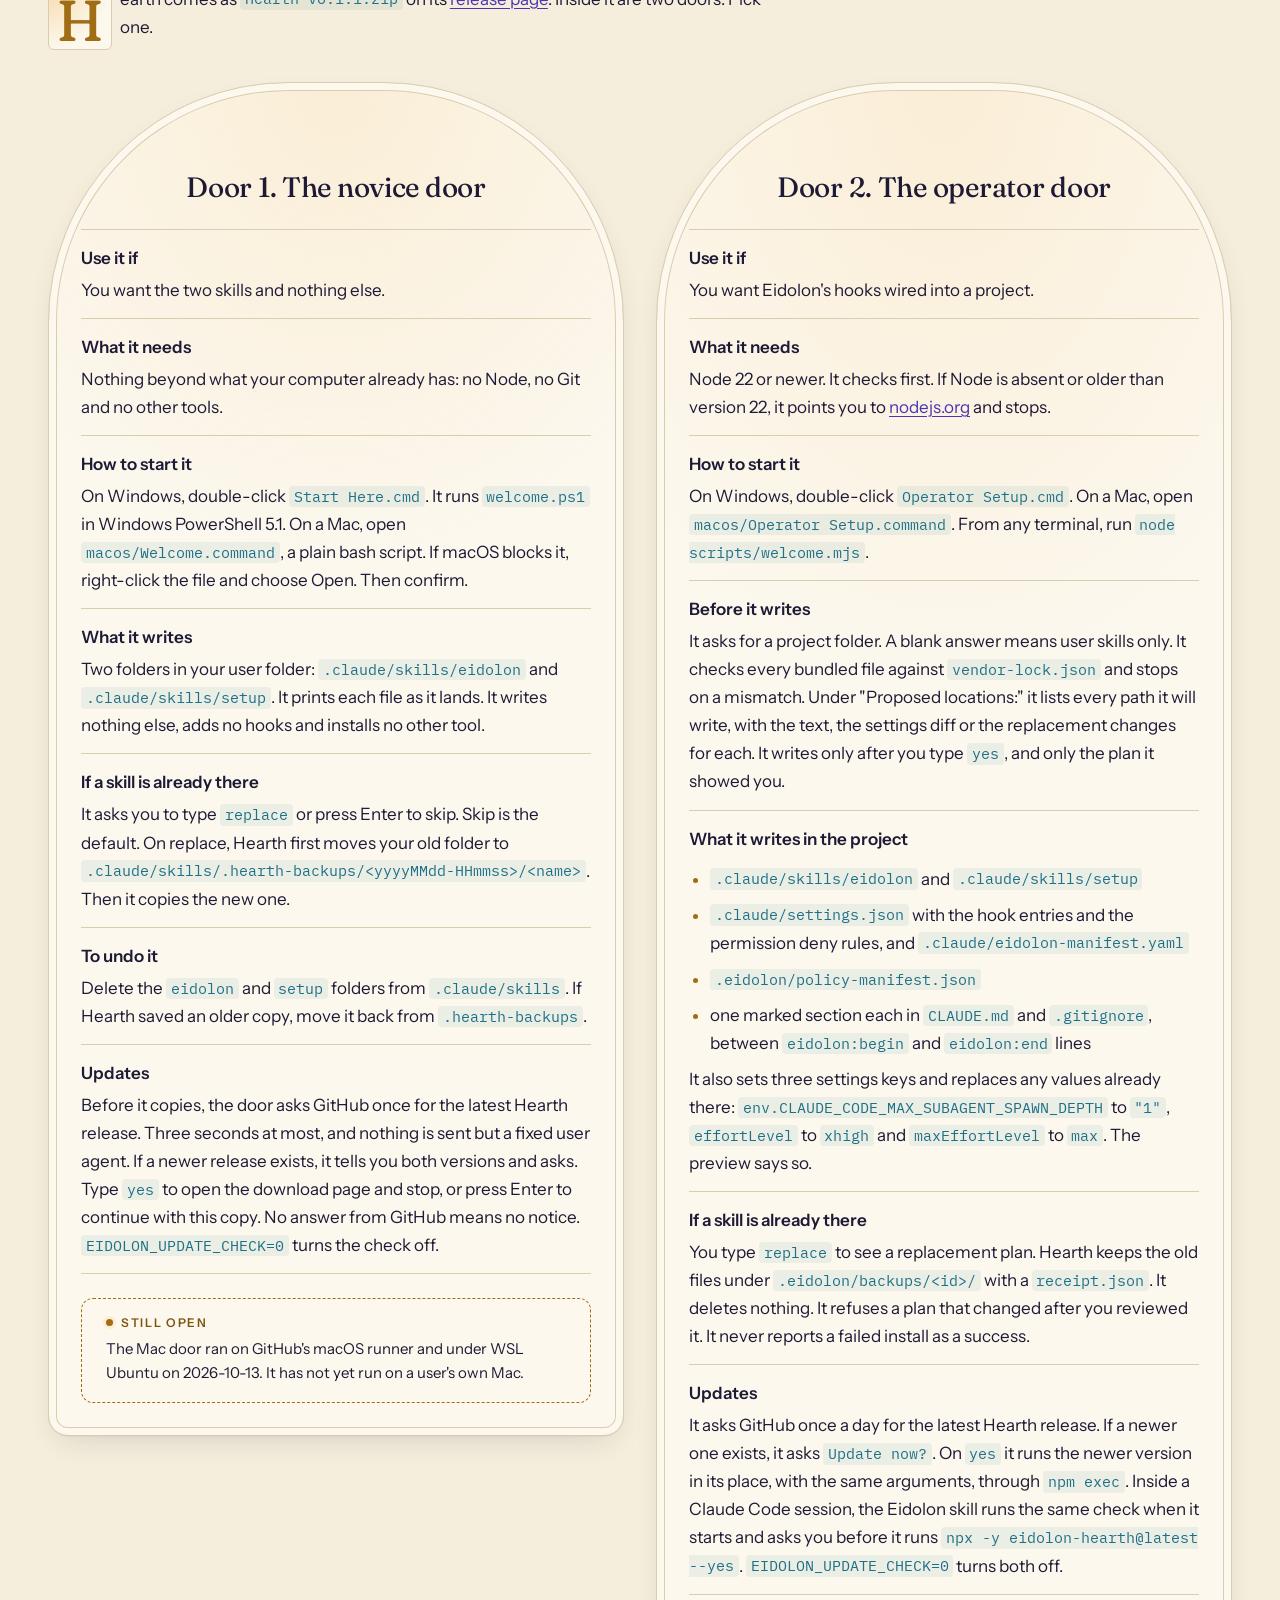
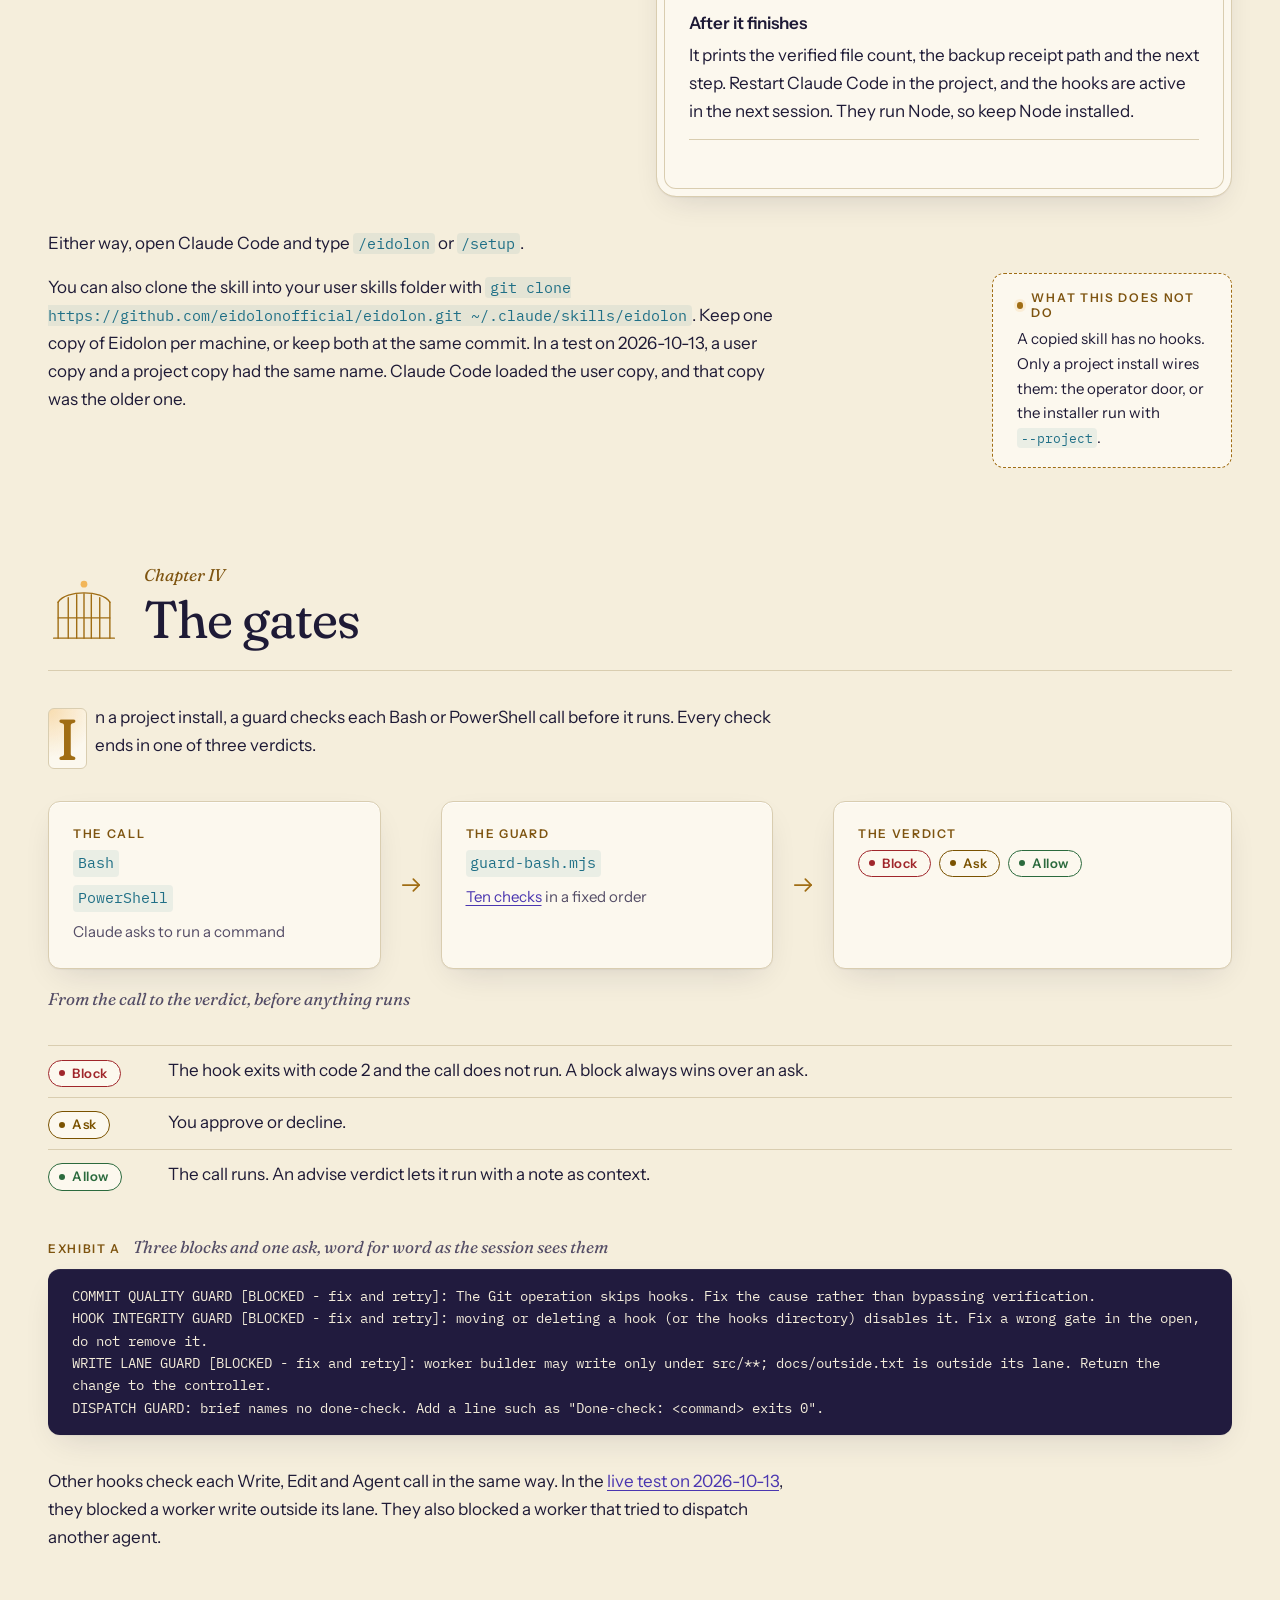
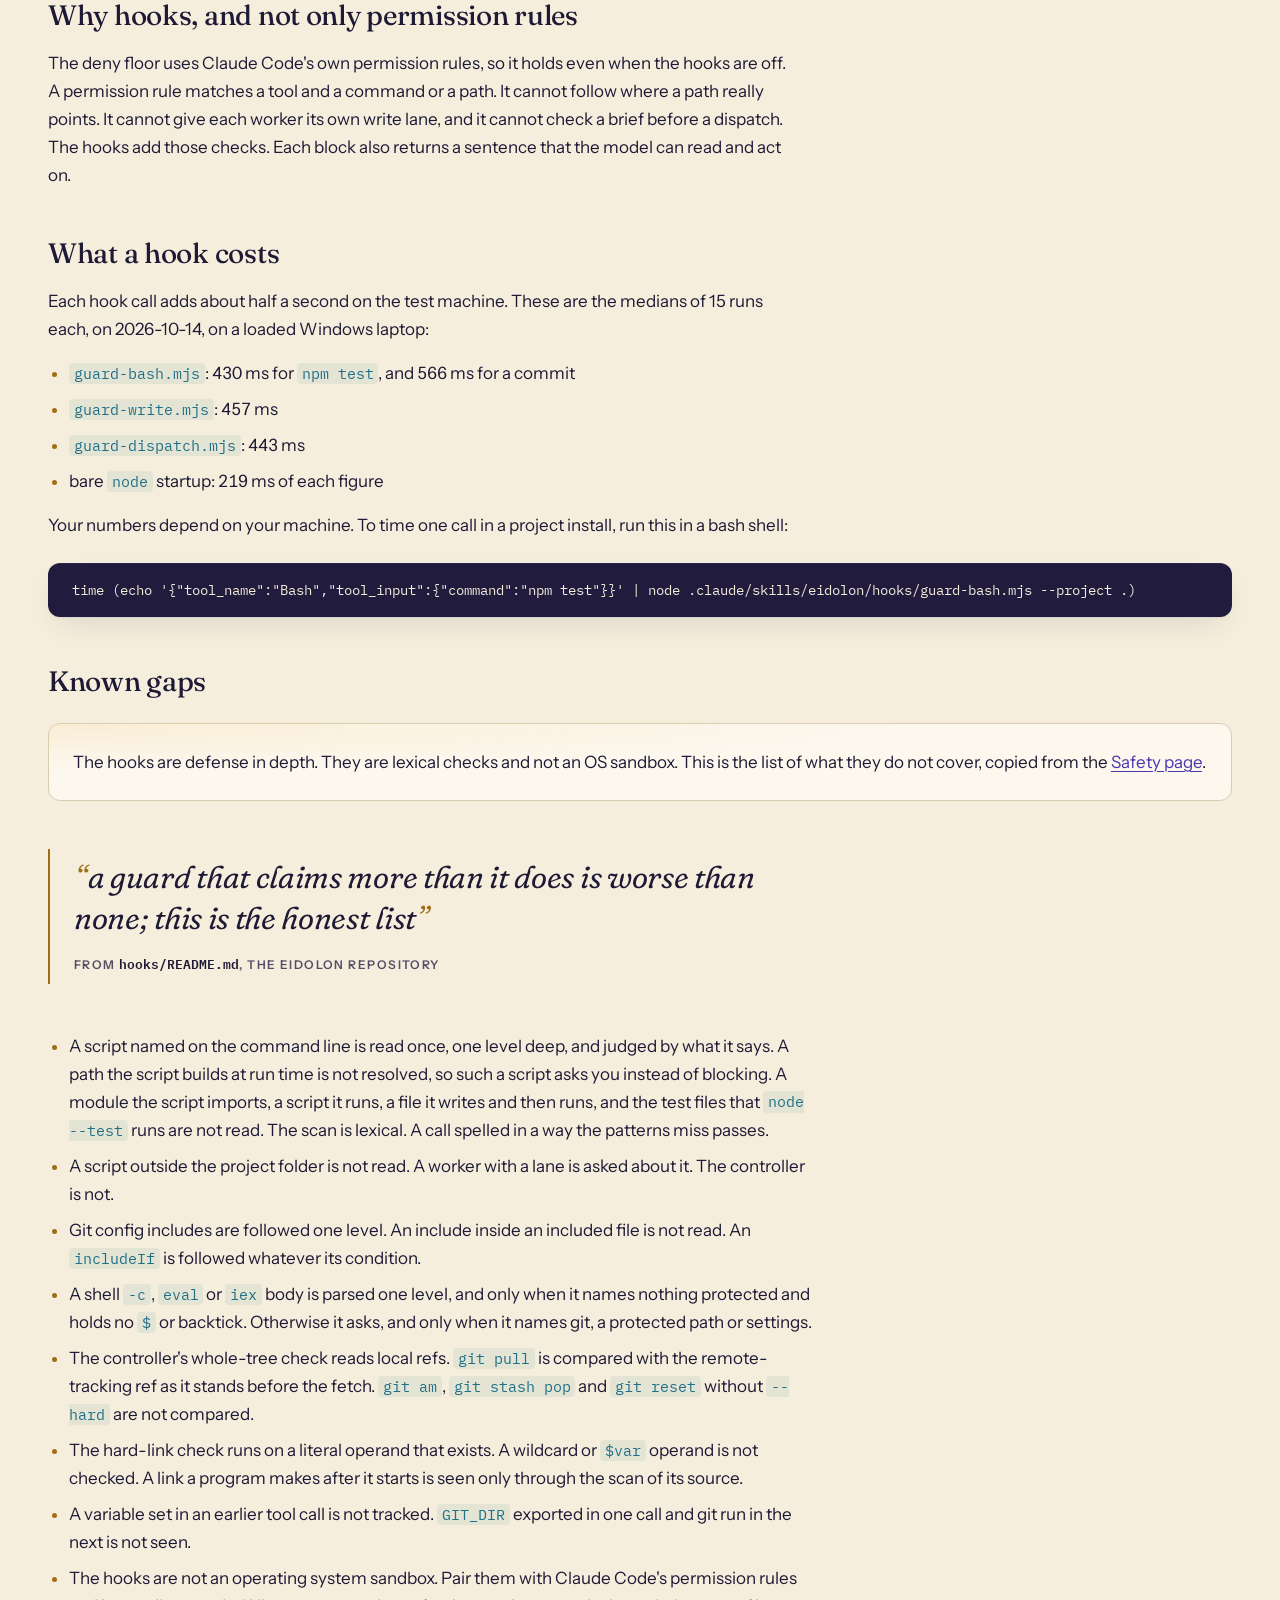
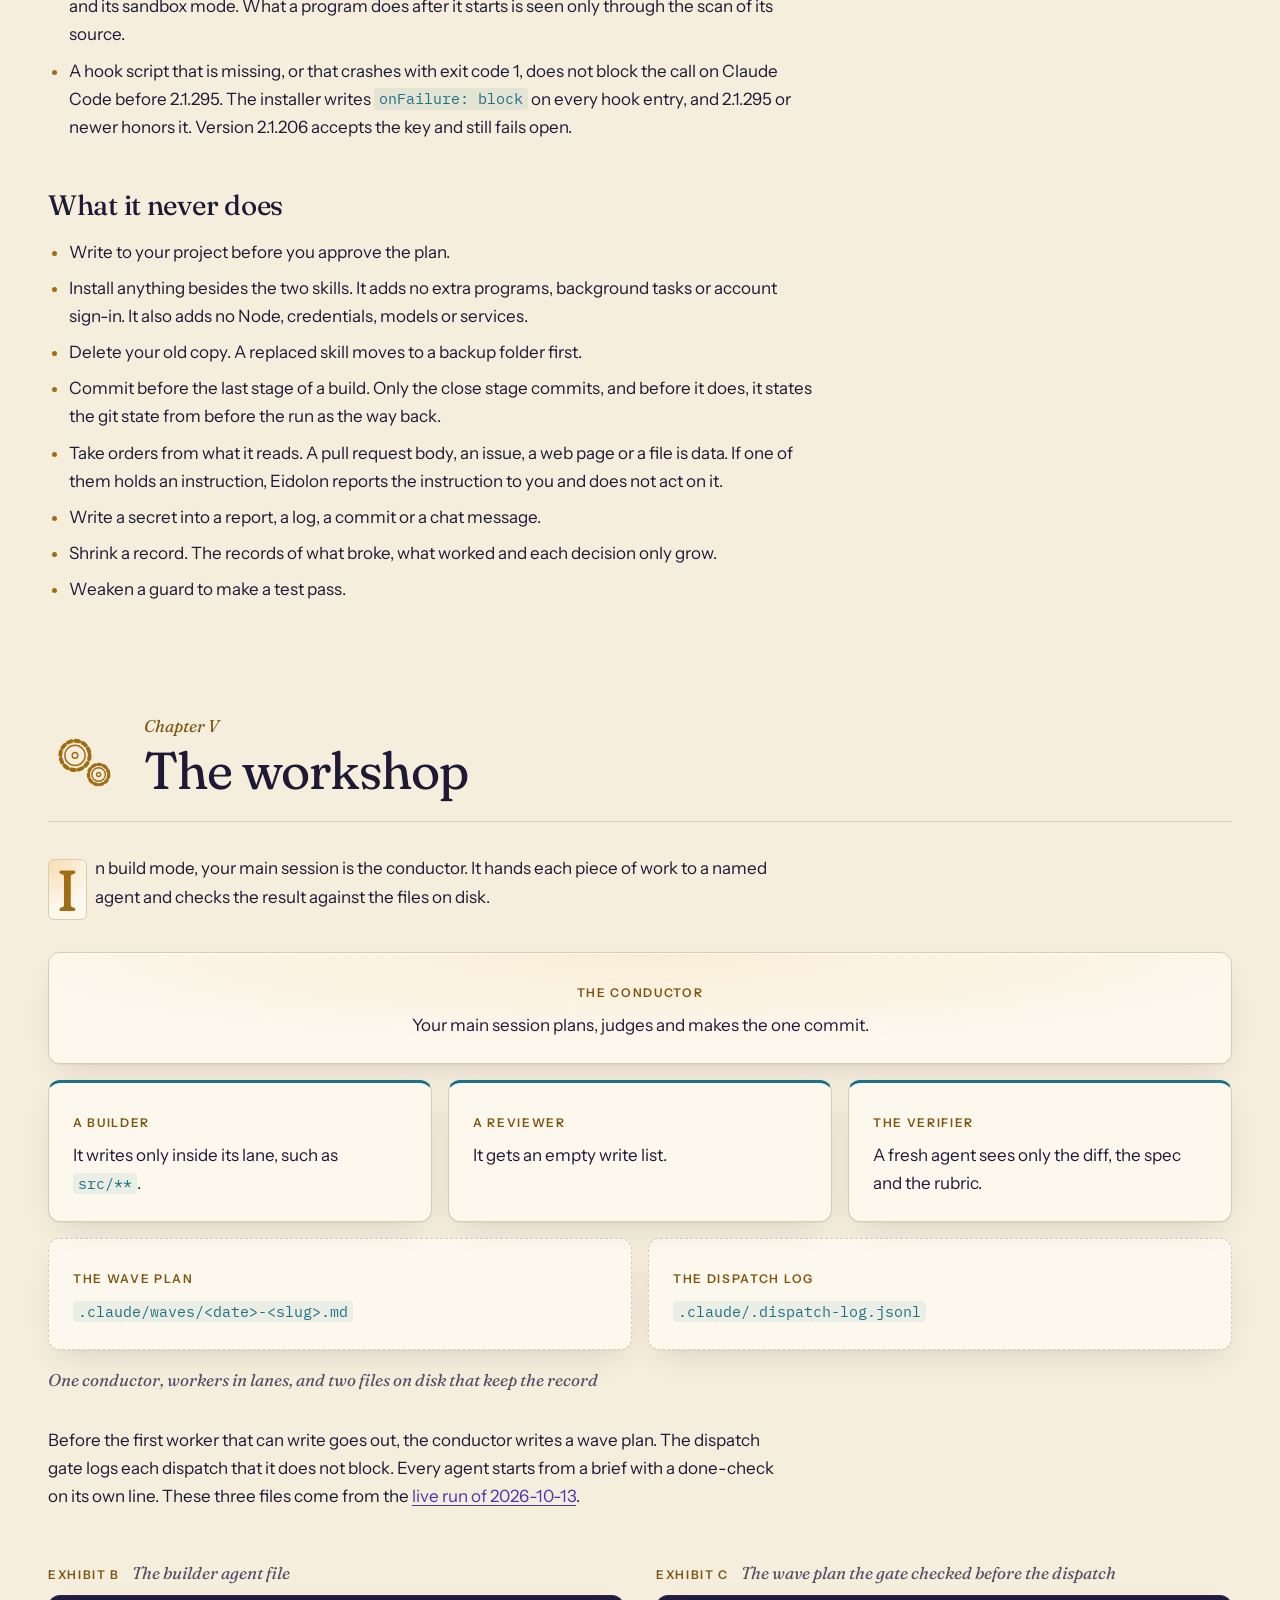
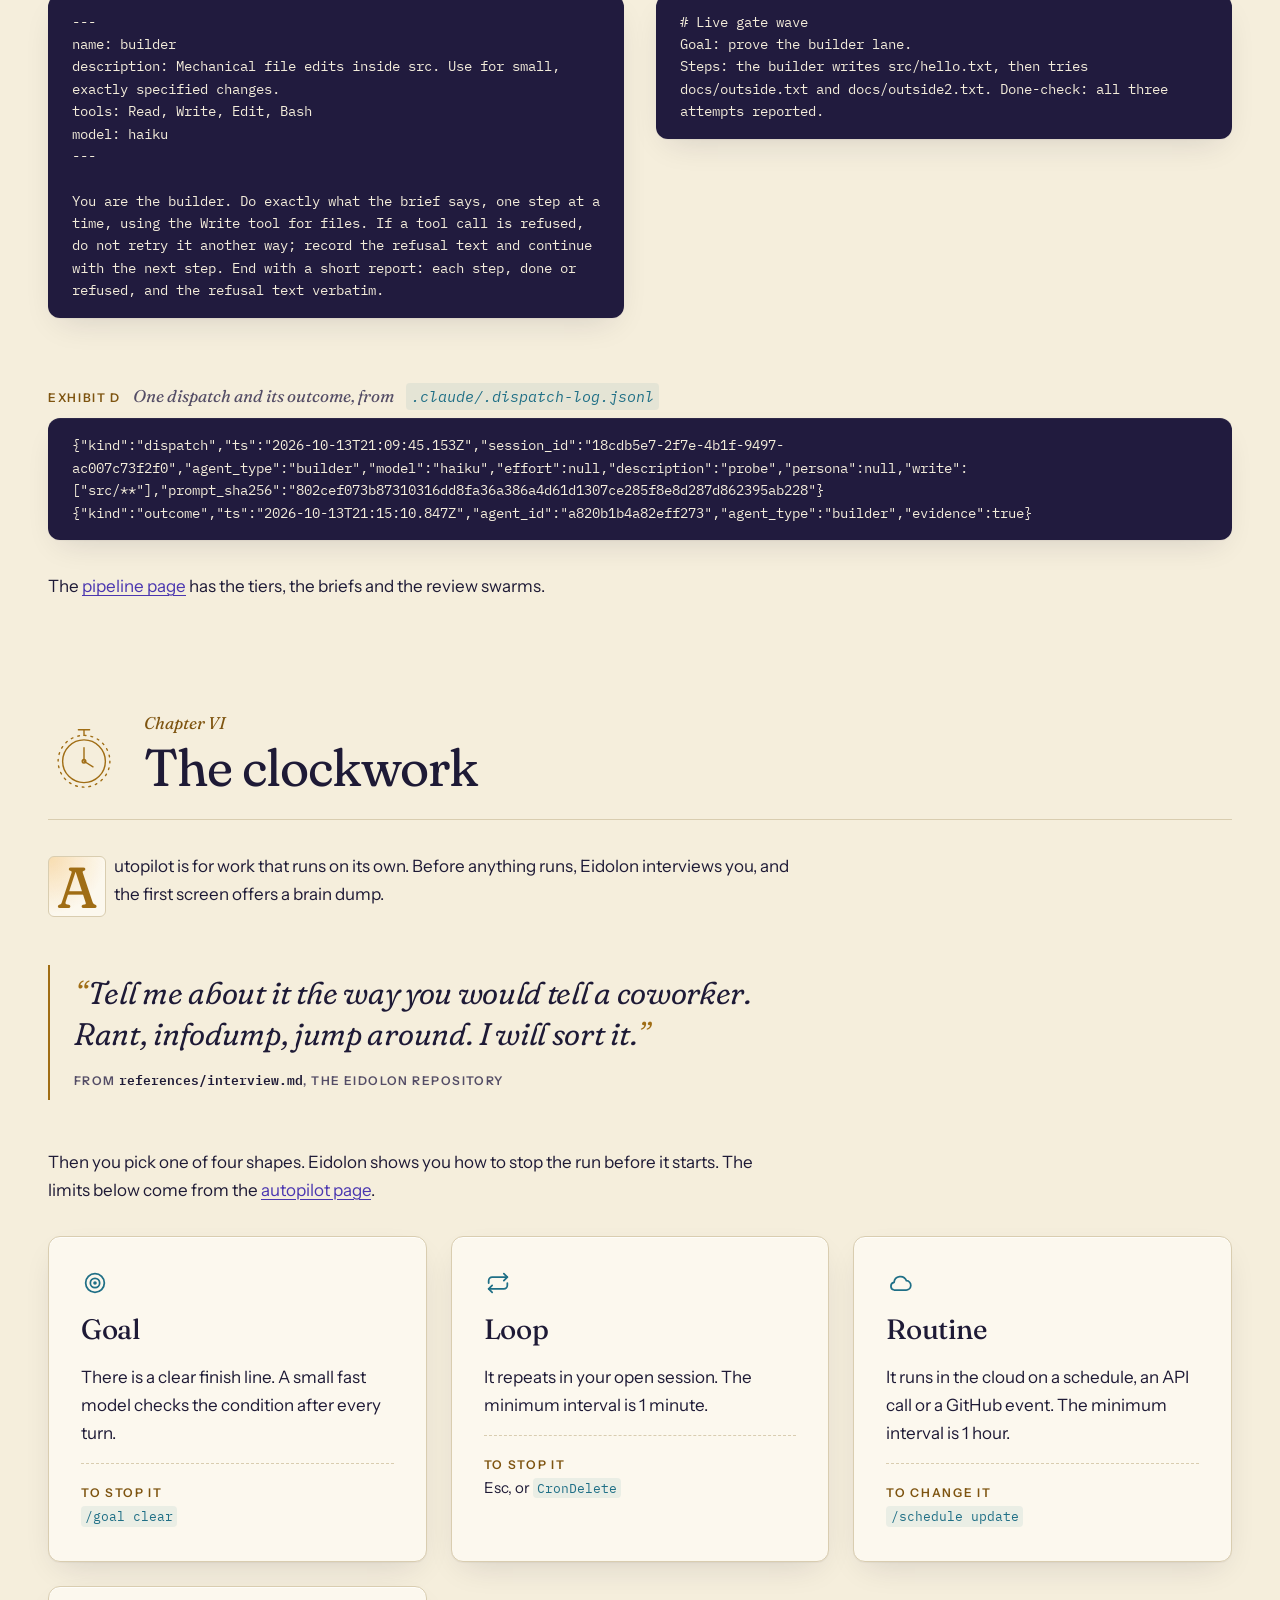
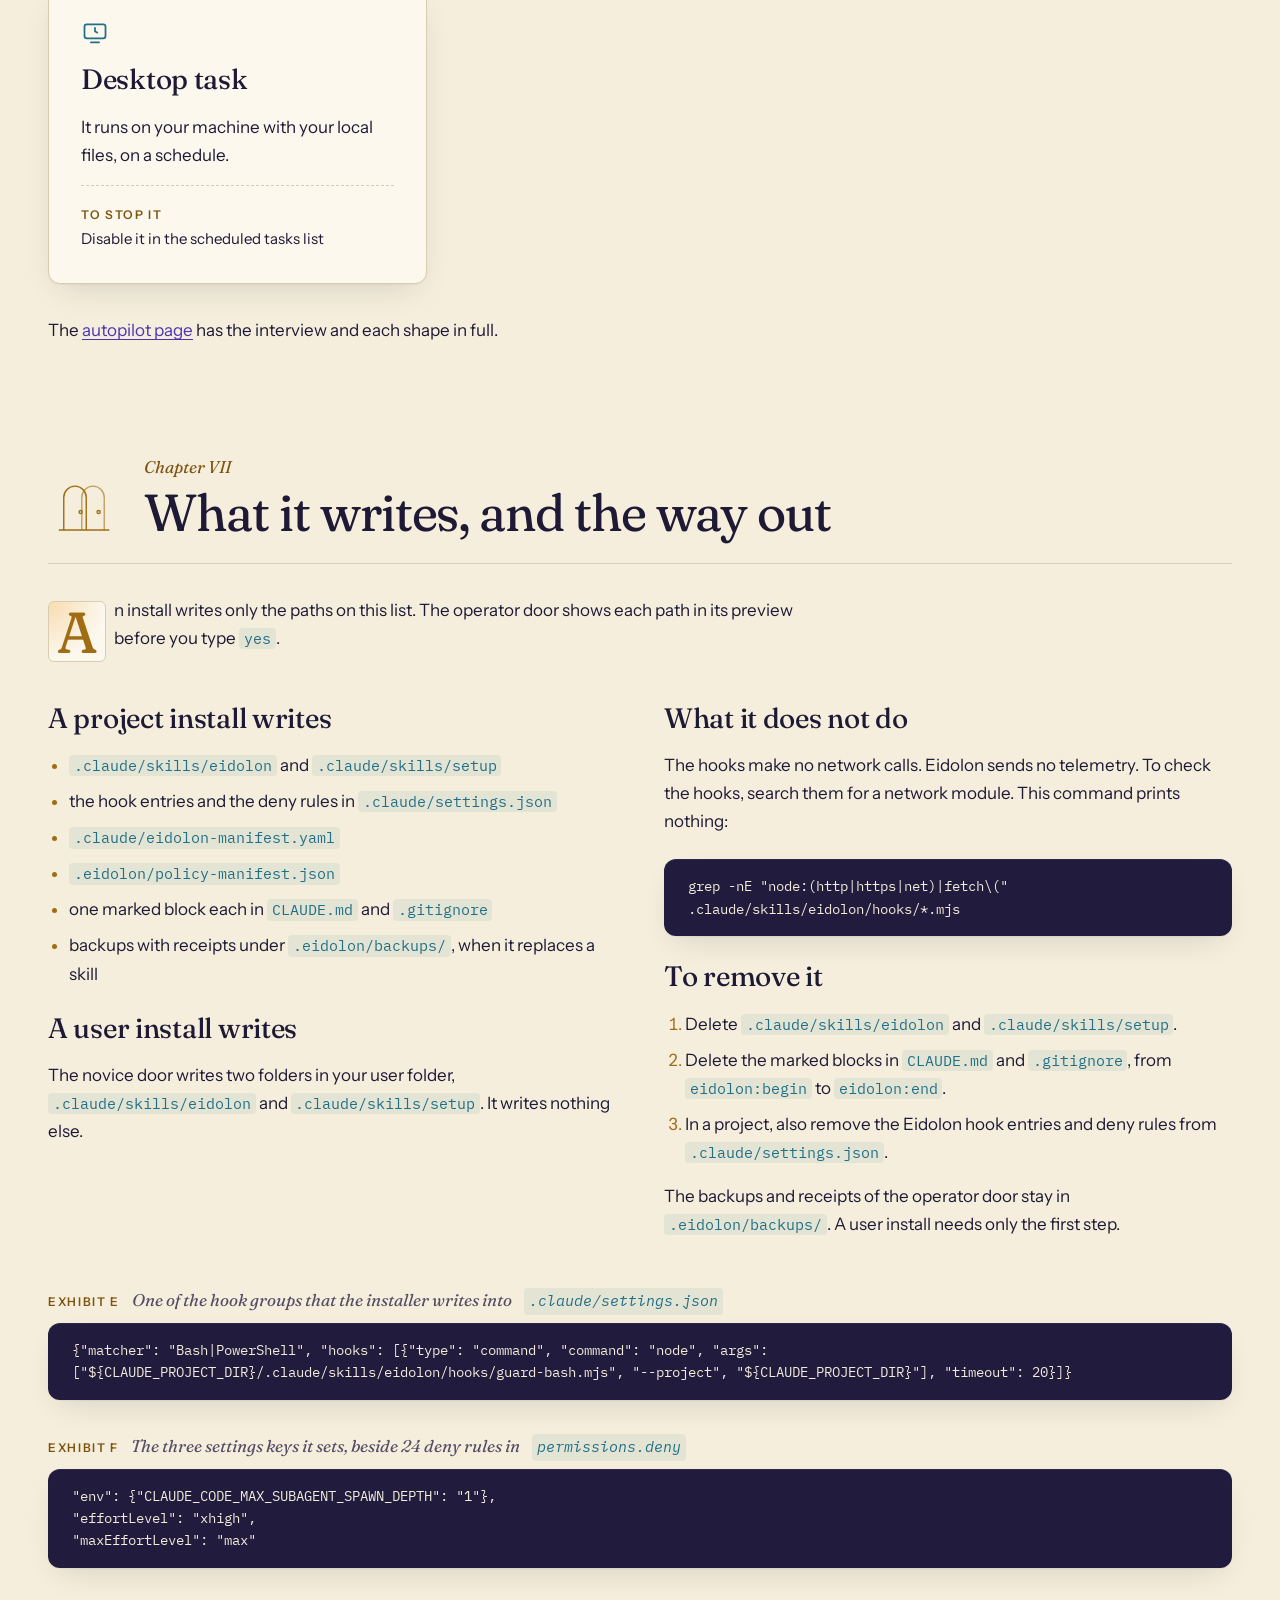
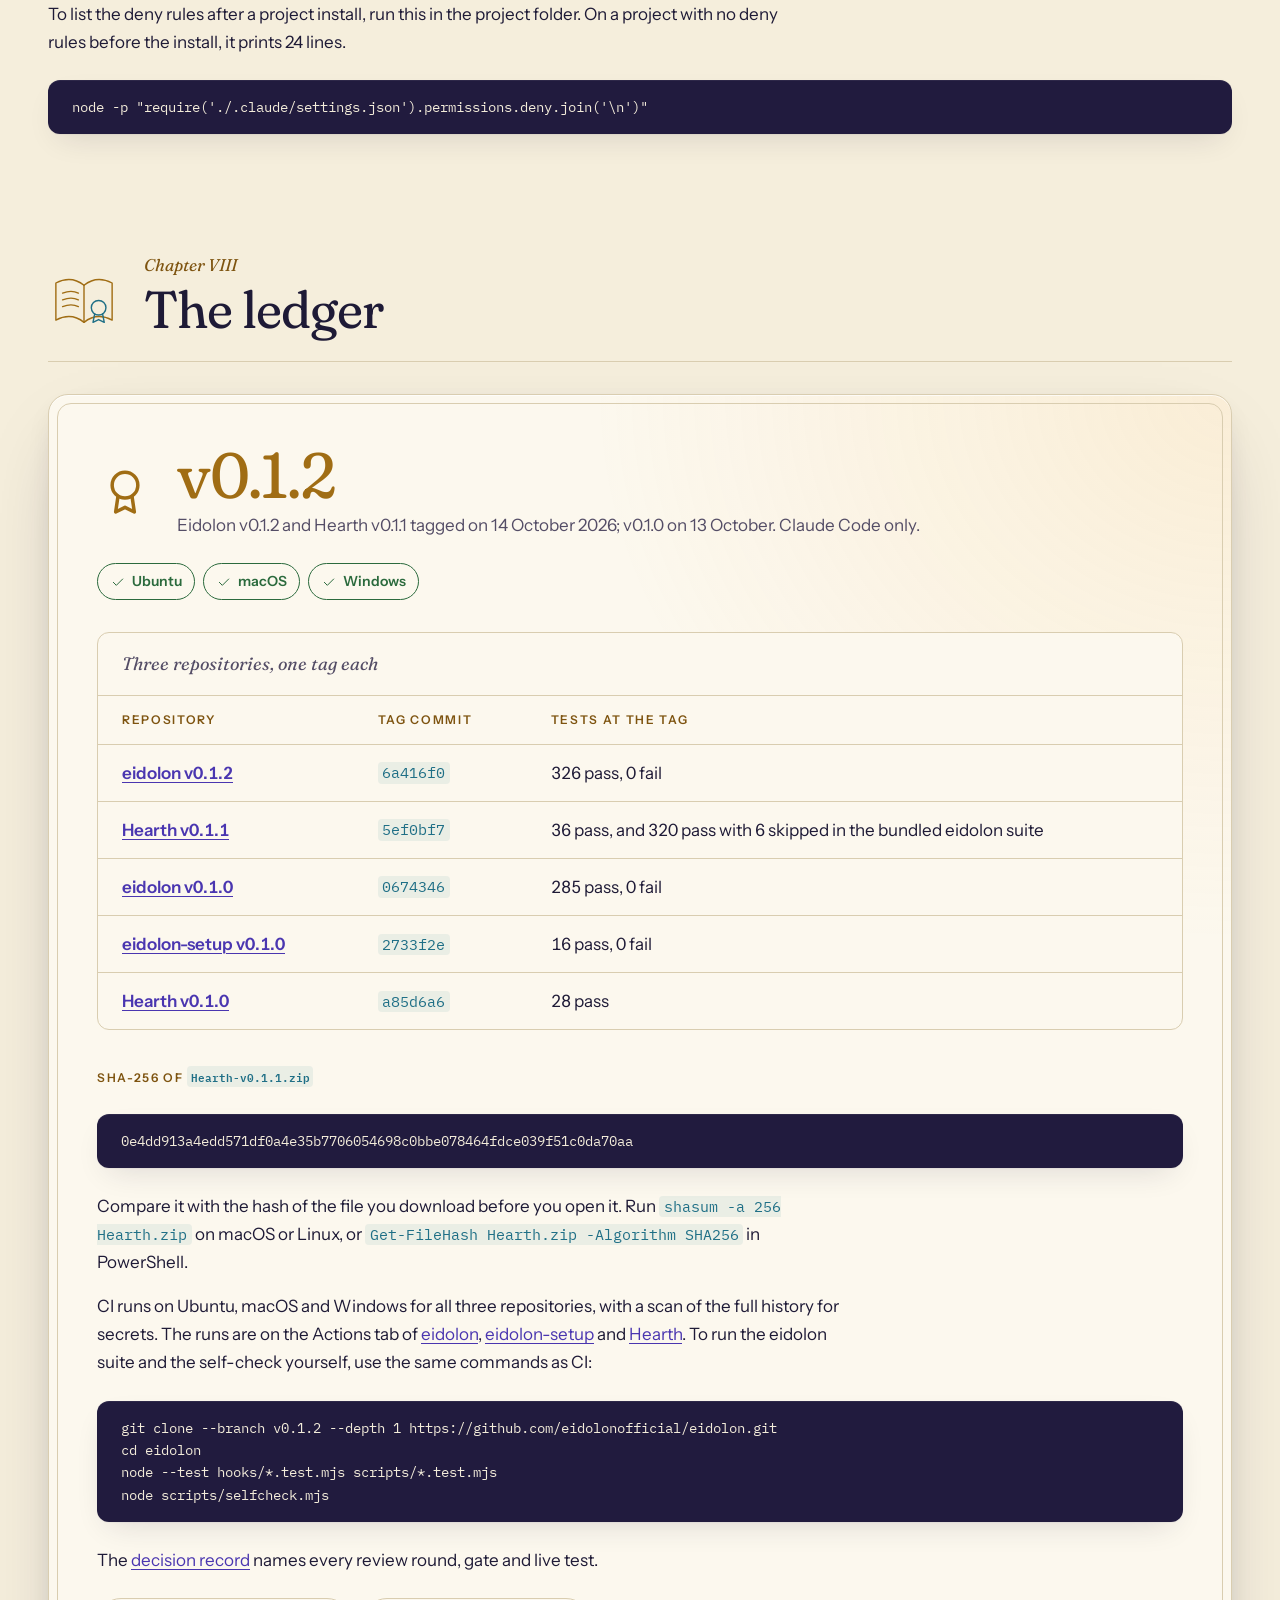
==== commit a68ff201: "Front page: the release sentence split under the STE length rule Co-Authored-By: Claude Mythos 5.1 <" ====
--- a/index.html
+++ b/index.html
@@ -174,7 +174,7 @@
         </header>
         <div class="body">
           <p class="initial">Eidolon is a skill for Claude Code. It sets up a repository so Claude Code can work well in it. Then it carries a piece of work from a written spec to a committed change. It stops at set points so you can approve, edit or stop.</p>
-          <p>It runs in Claude Code only. Version 0.1.0 came out on 13 October 2026 with two companions, and v0.1.1 and v0.1.2 followed on 14 October with the hook review rounds 5 and 6, the update check and the npm package. Setup is a skill that opens a work session. Hearth is the installer for both. The <a href="release.html">release page</a> has the record.</p>
+          <p>It runs in Claude Code only. Version 0.1.0 came out on 13 October 2026 with two companions. Then v0.1.1 and v0.1.2 followed on 14 October, with the hook review rounds 5 and 6, the update check and the npm package. Setup is a skill that opens a work session. Hearth is the installer for both. The <a href="release.html">release page</a> has the record.</p>
         </div>
       </section>
 
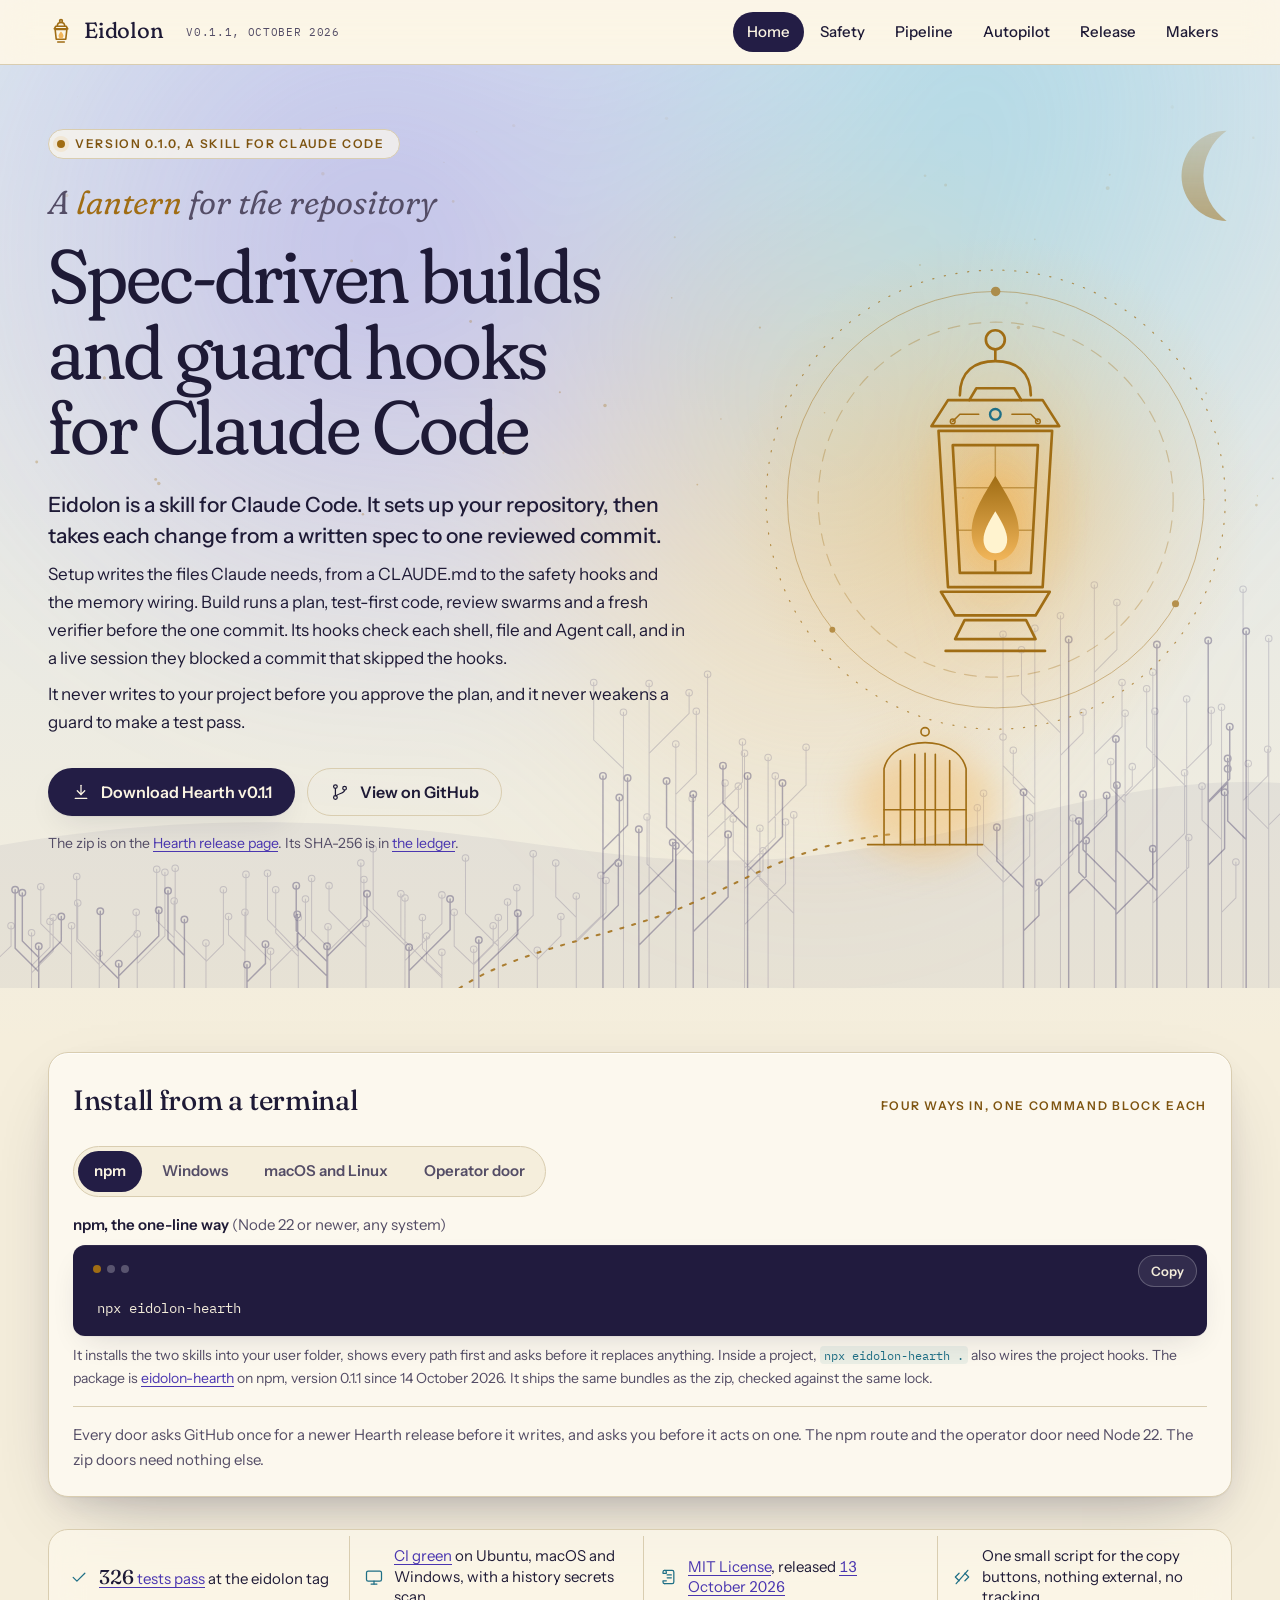
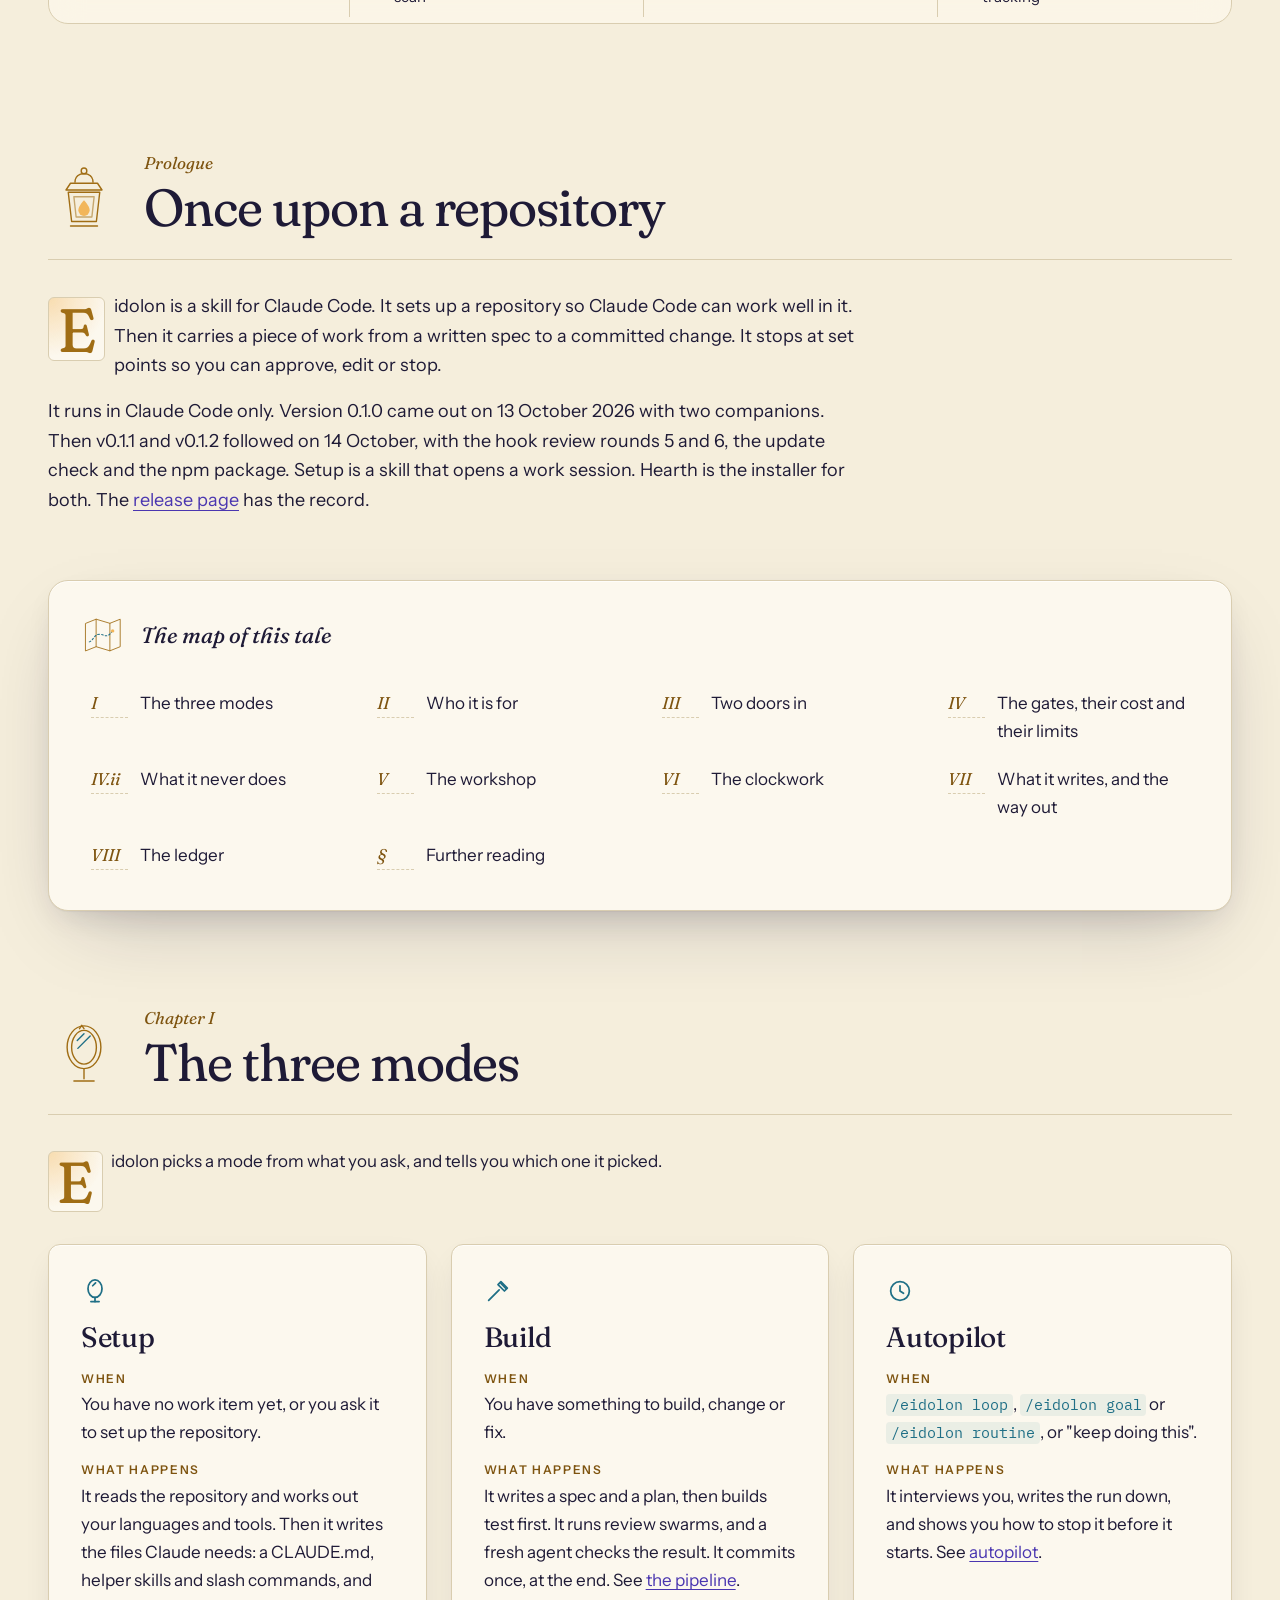
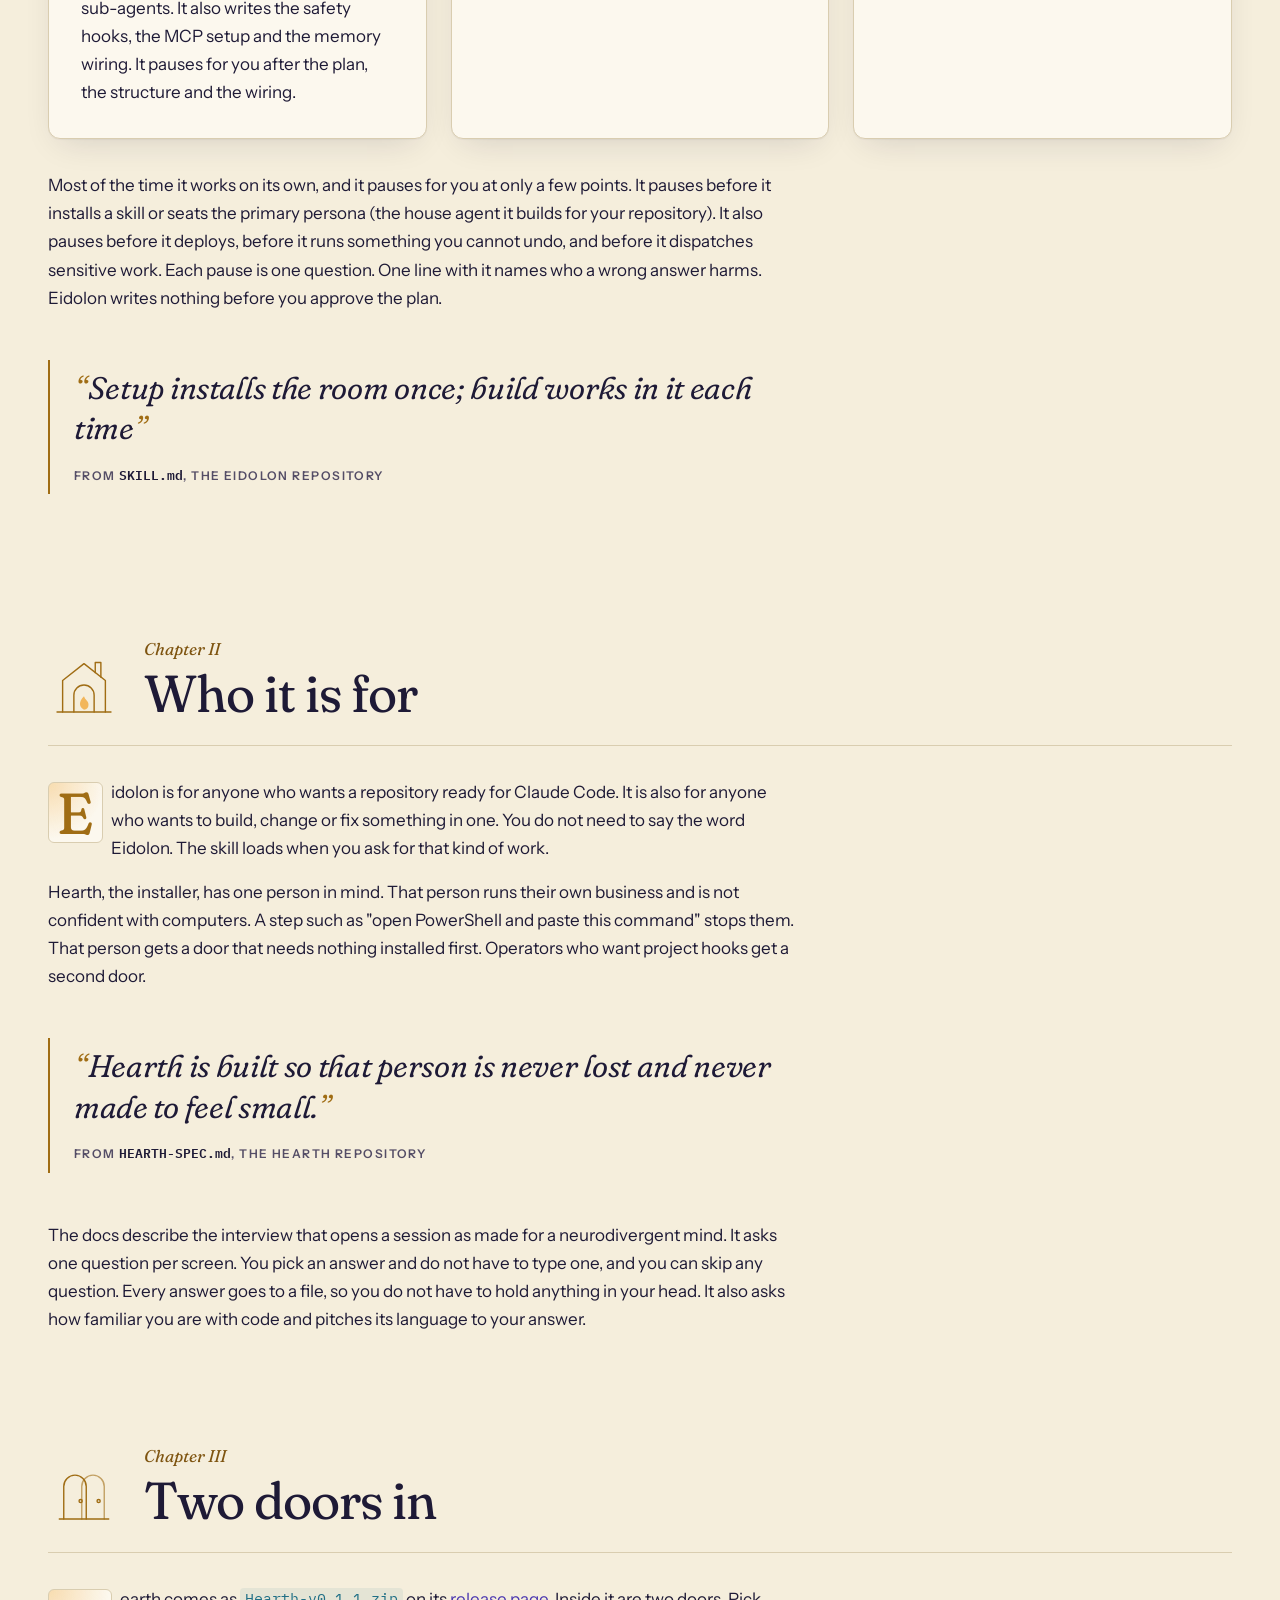
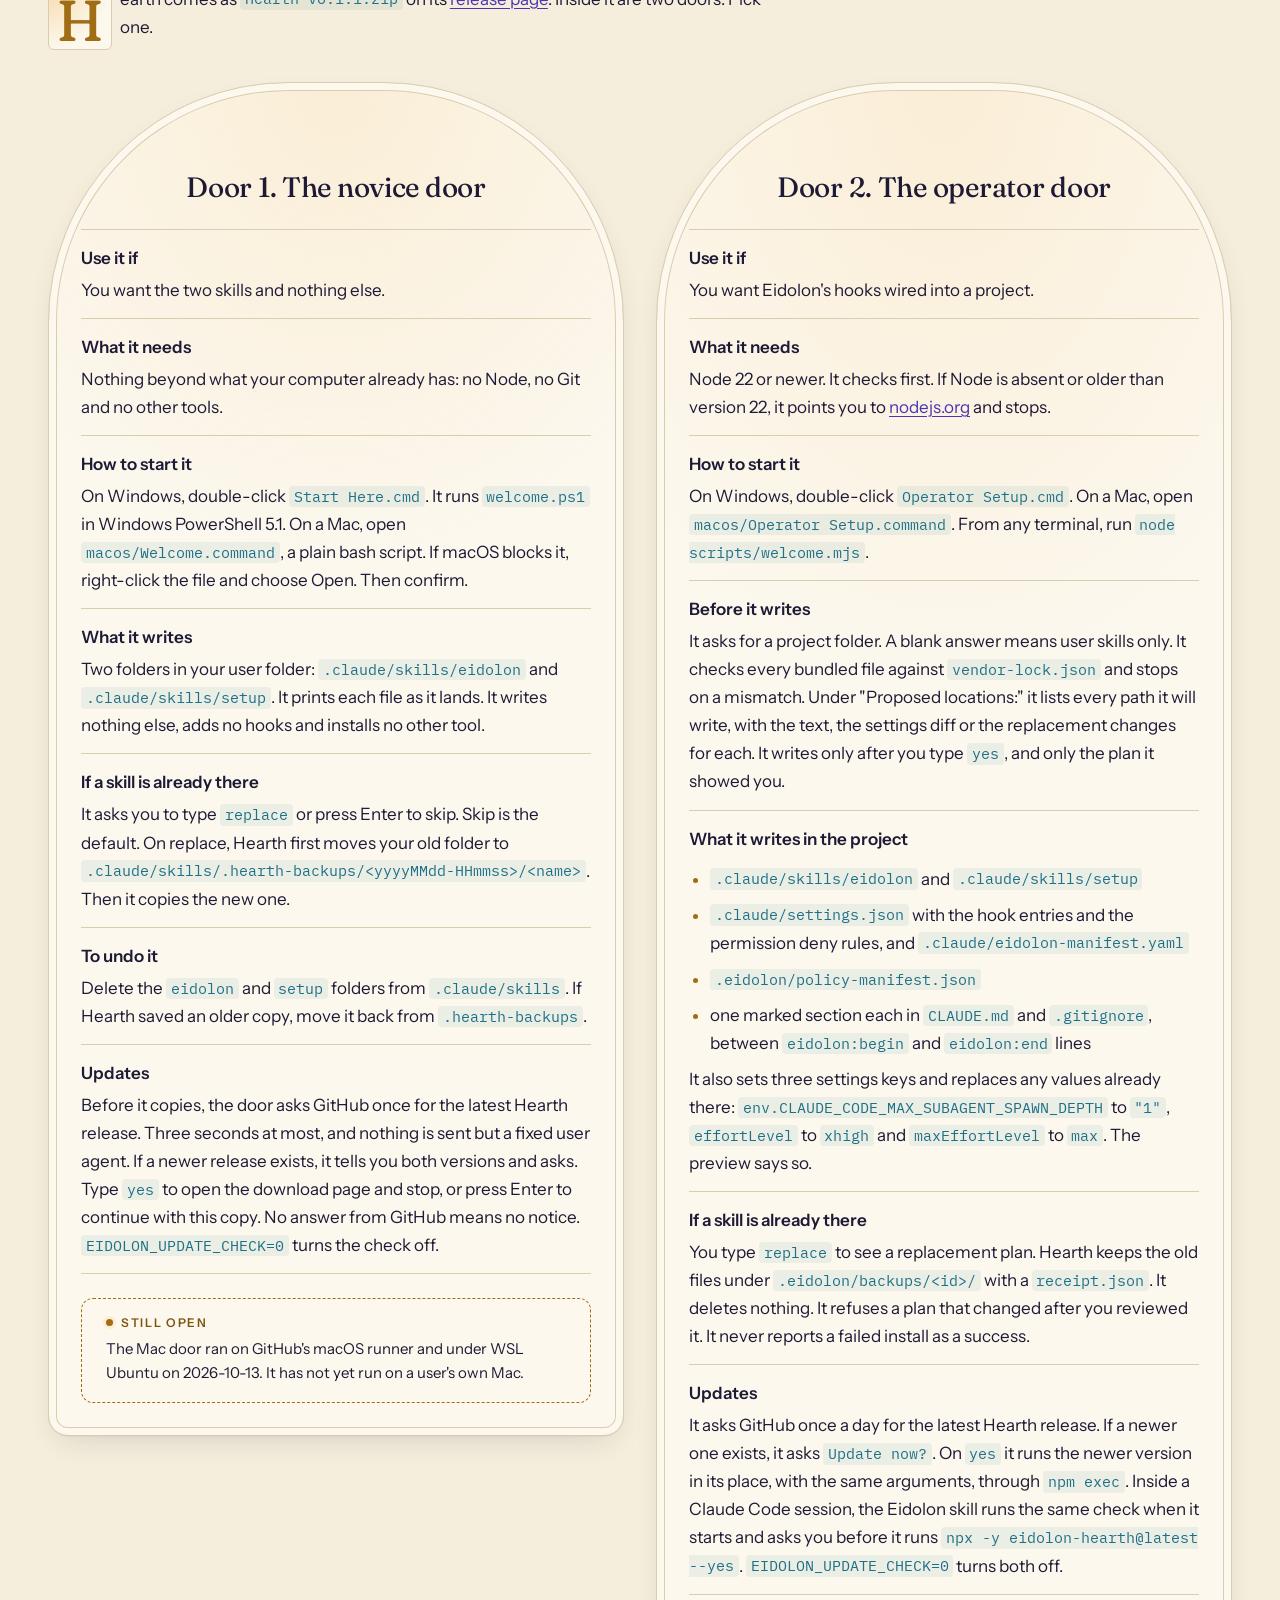
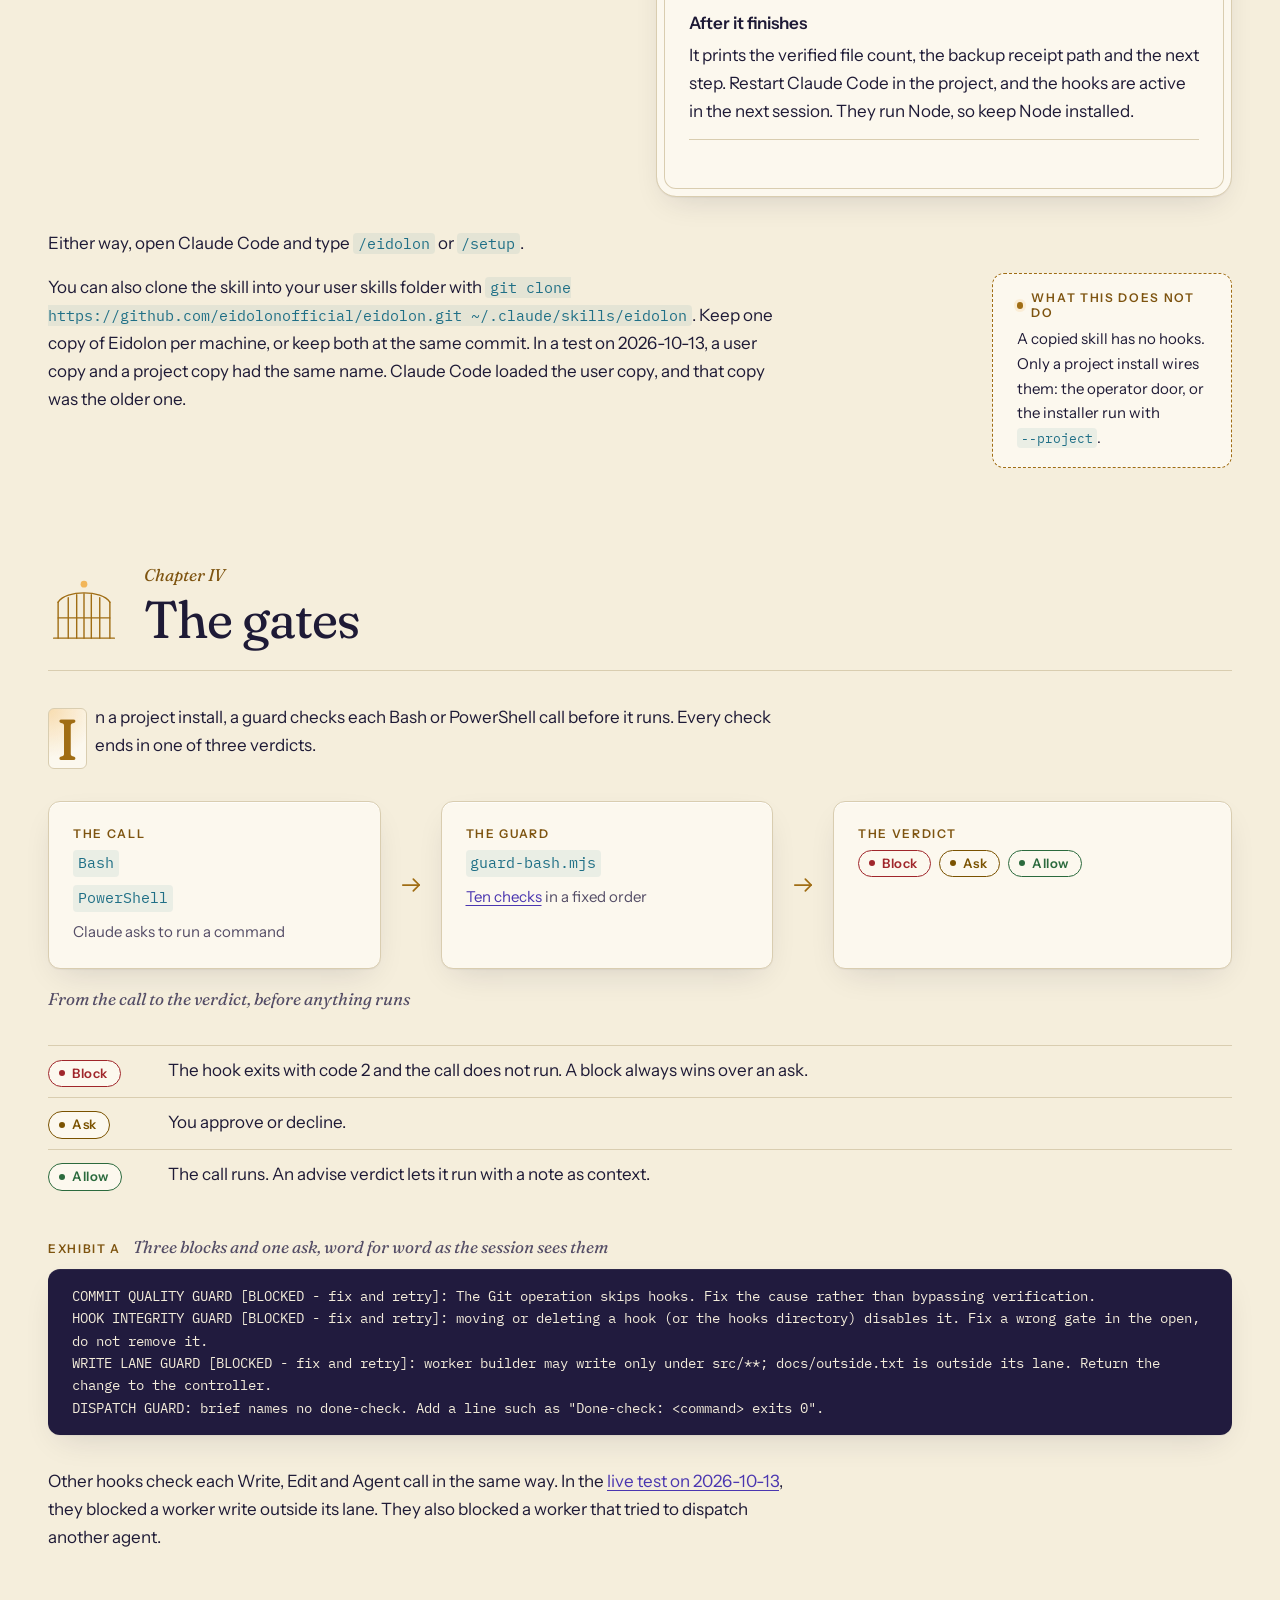
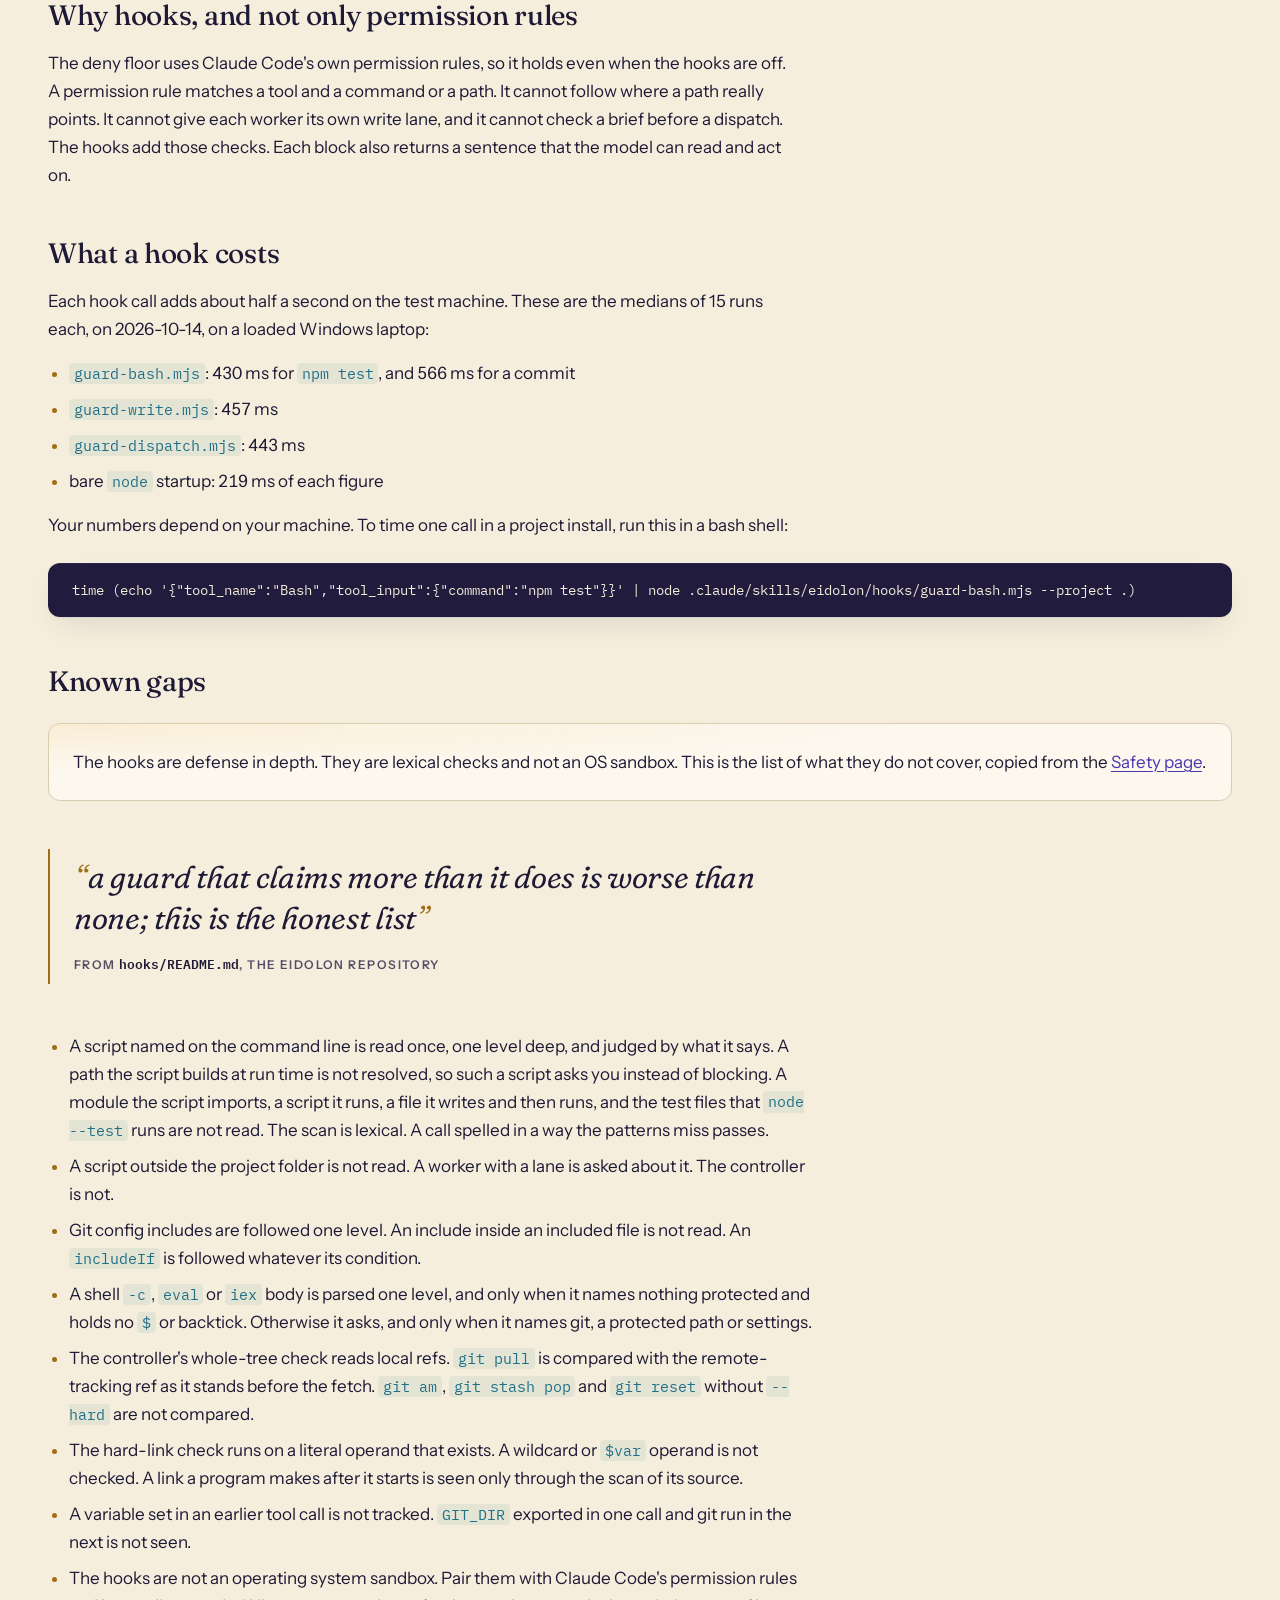
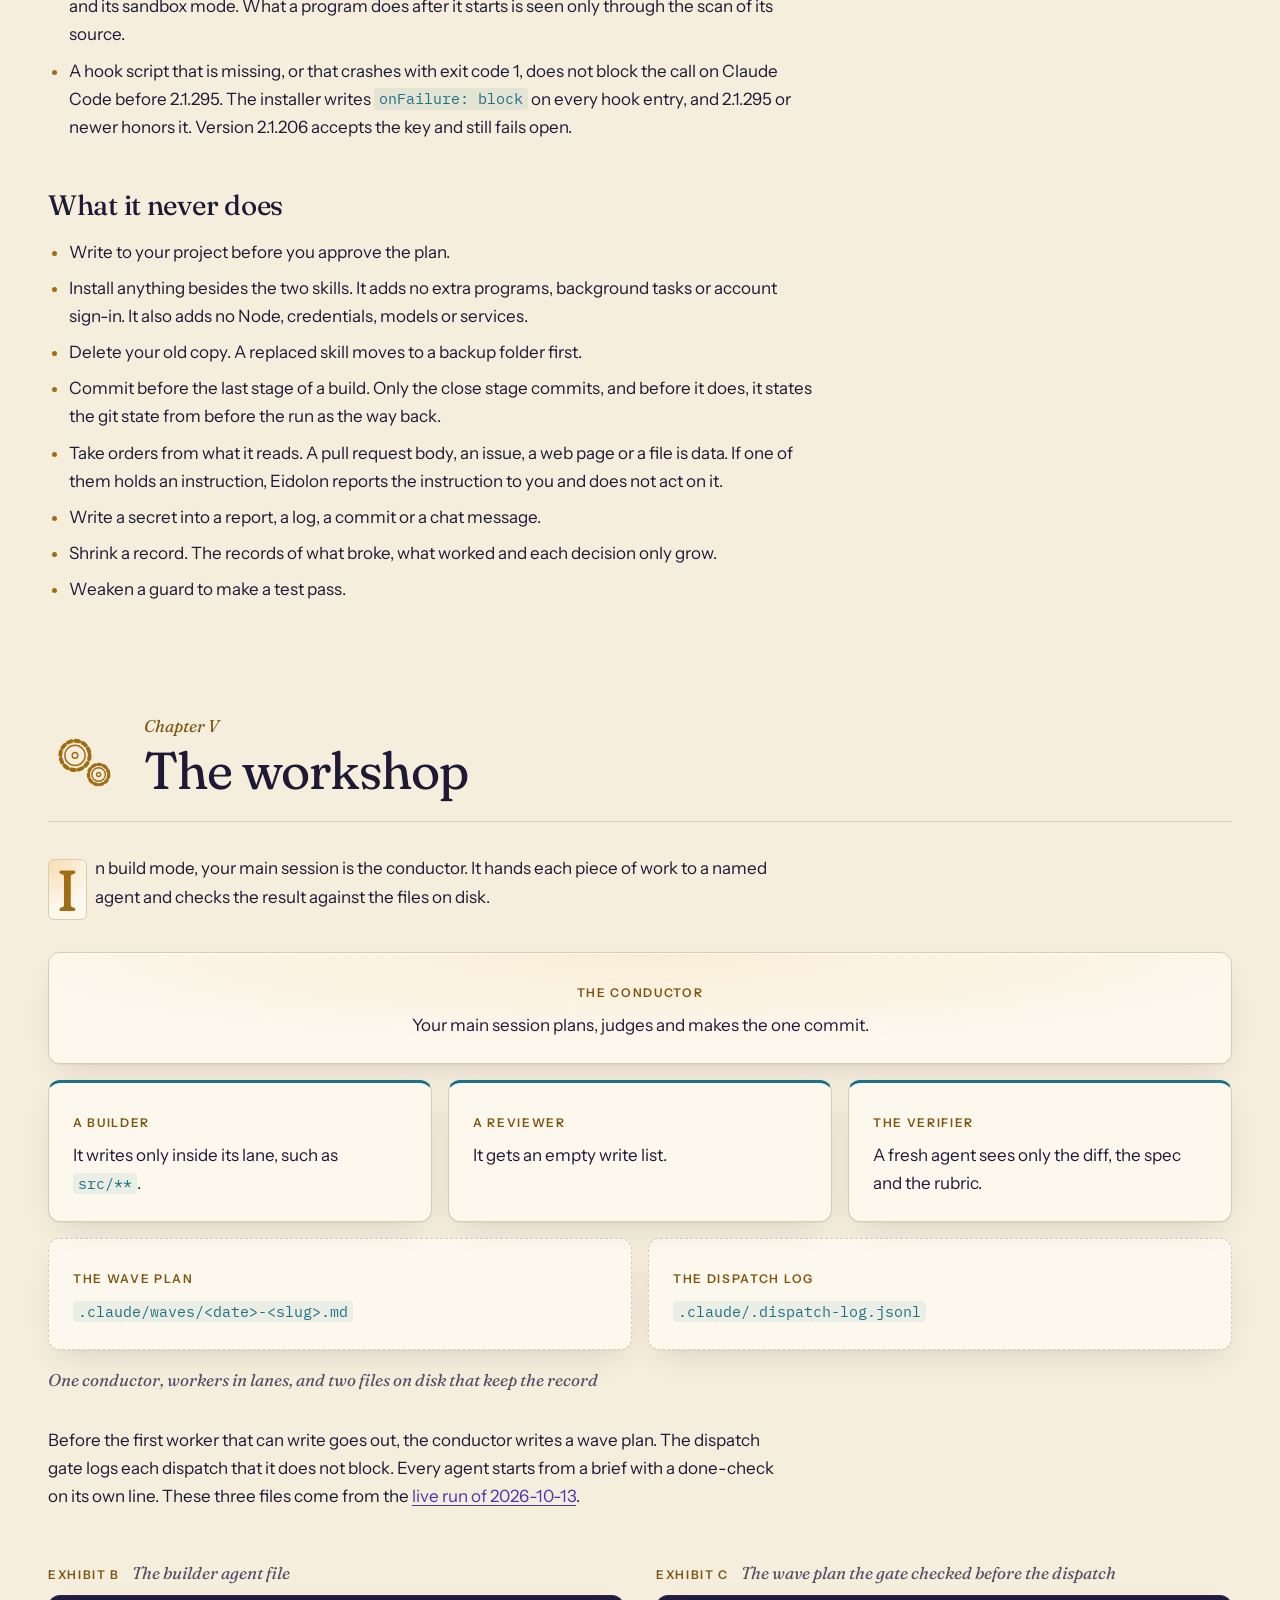
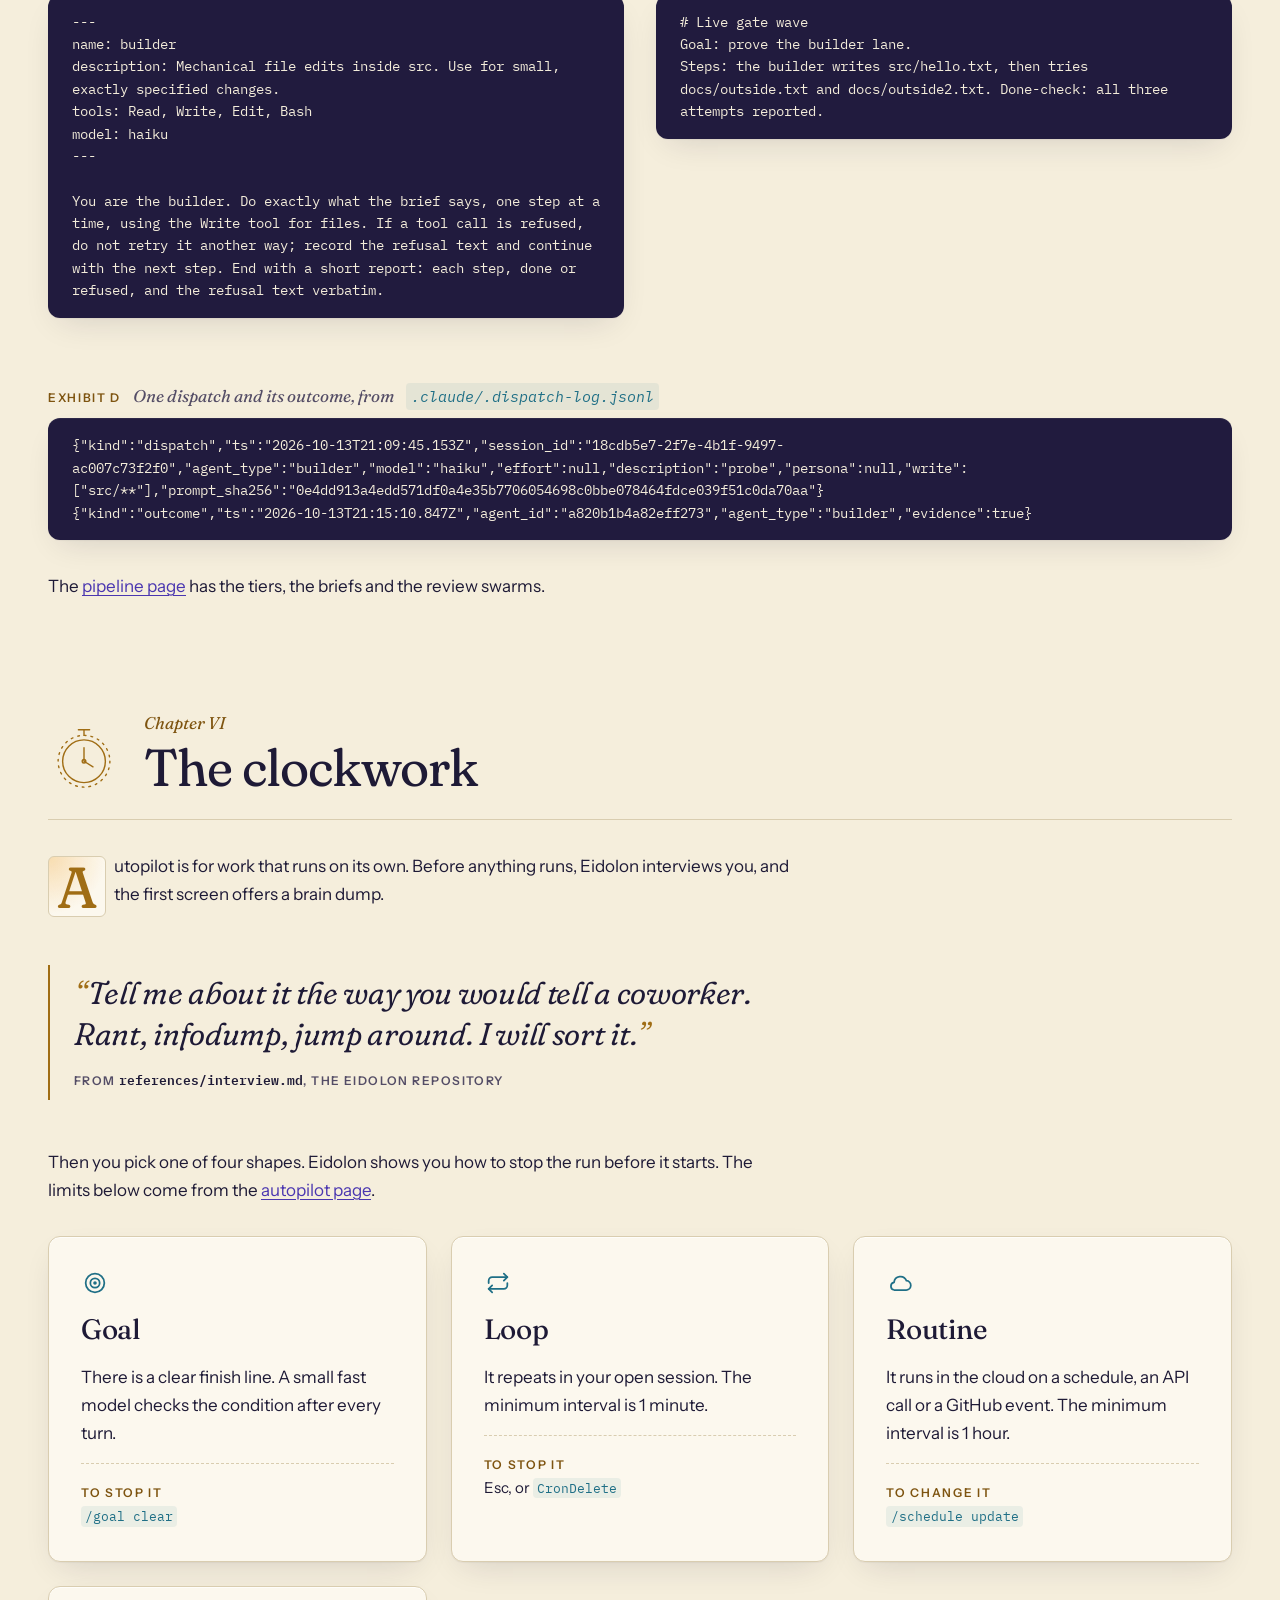
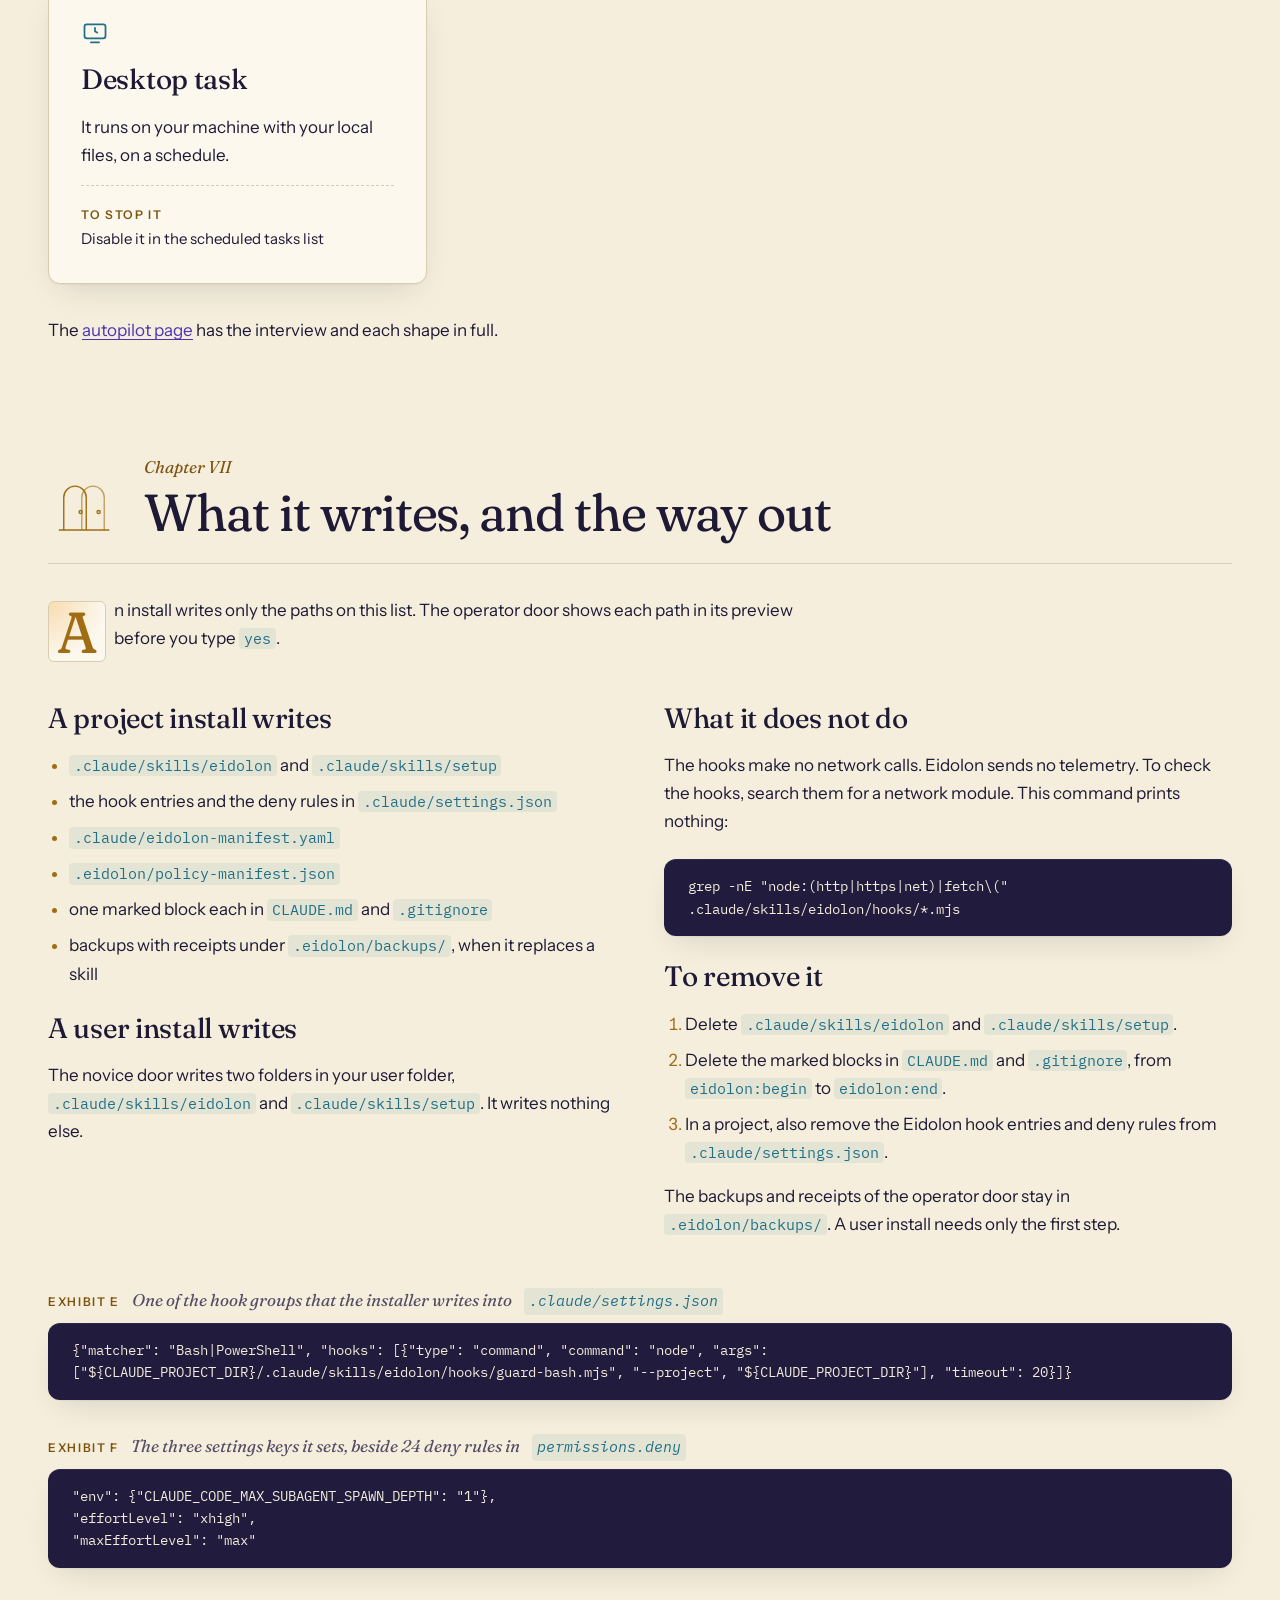
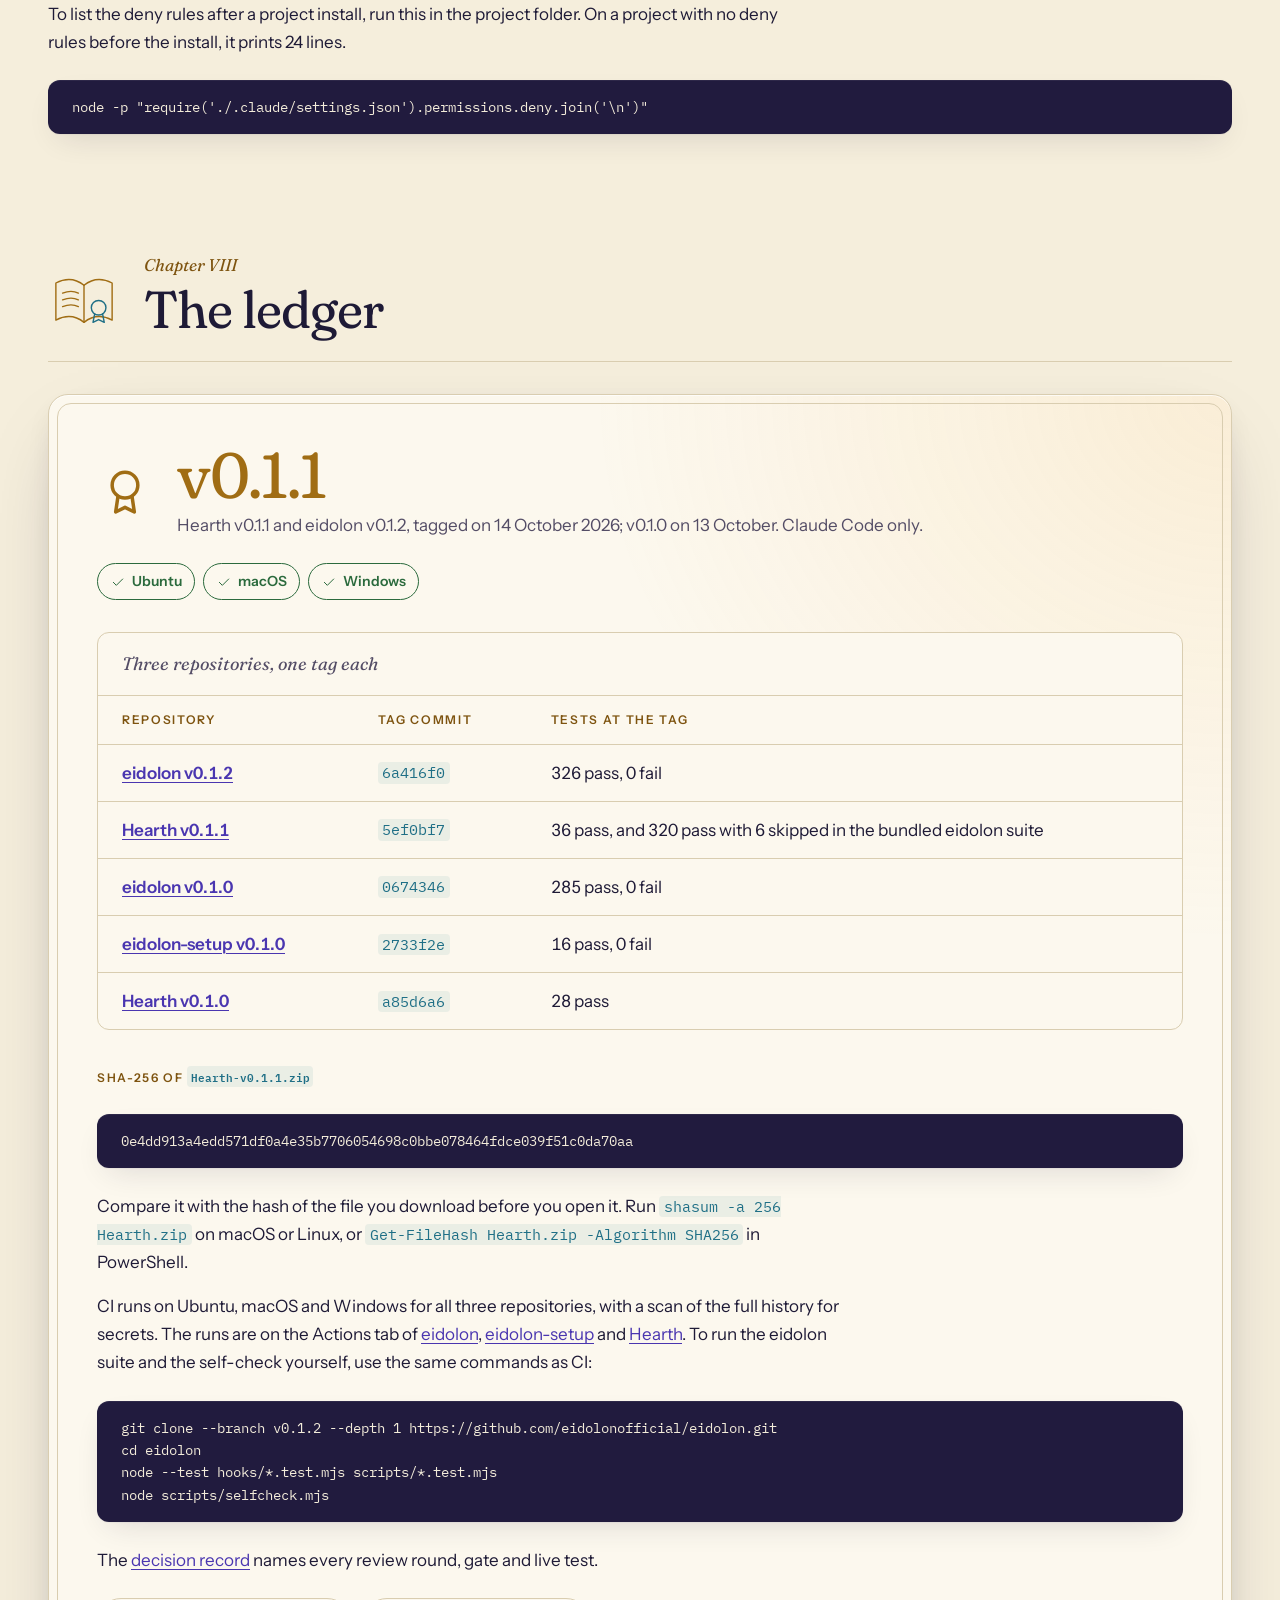
==== commit 34ed587d: "Release numbers from one file: versions.json drives the dateline, the ledger pill, the zip, its hash" ====
--- a/index.html
+++ b/index.html
@@ -16,7 +16,7 @@
   <header class="masthead">
     <div class="mast-inner">
       <p class="brand"><a href="index.html"><svg class="mark" viewBox="0 0 24 24" aria-hidden="true" focusable="false"><g fill="none" stroke="currentColor" stroke-width="1.5" stroke-linecap="round" stroke-linejoin="round"><circle cx="12" cy="2.8" r="1.3"/><path d="M8.6 7.4c0-2.4 1.5-3.3 3.4-3.3s3.4.9 3.4 3.3"/><path d="M7.2 7.6h9.6l1.4 2.4H5.8z"/><path d="M6.6 10.6h10.8l-1 9H7.6z"/><path d="M9 22.2h6"/></g><path class="mark-flame" d="M12 12.4c1.6 1.8 2.3 3 2.3 4.2a2.3 2.3 0 0 1-4.6 0c0-1.2.7-2.4 2.3-4.2z"/></svg><span>Eidolon</span></a></p>
-      <p class="dateline">Volume 0.1, October 2026</p>
+      <p class="dateline">v0.1.1, October 2026</p>
       <nav class="site-nav" aria-label="Site">
         <ul>
           <li><a href="index.html" aria-current="page">Home</a></li>
@@ -424,7 +424,7 @@
         </div>
         <figure class="exhibit reveal">
           <figcaption><span class="label">Exhibit D</span> One dispatch and its outcome, from <code>.claude/.dispatch-log.jsonl</code></figcaption>
-          <pre class="soft"><code>{"kind":"dispatch","ts":"2026-10-13T21:09:45.153Z","session_id":"18cdb5e7-2f7e-4b1f-9497-ac007c73f2f0","agent_type":"builder","model":"haiku","effort":null,"description":"probe","persona":null,"write":["src/**"],"prompt_sha256":"802cef073b87310316dd8fa36a386a4d61d1307ce285f8e8d287d862395ab228"}
+          <pre class="soft"><code>{"kind":"dispatch","ts":"2026-10-13T21:09:45.153Z","session_id":"18cdb5e7-2f7e-4b1f-9497-ac007c73f2f0","agent_type":"builder","model":"haiku","effort":null,"description":"probe","persona":null,"write":["src/**"],"prompt_sha256":"0e4dd913a4edd571df0a4e35b7706054698c0bbe078464fdce039f51c0da70aa"}
 {"kind":"outcome","ts":"2026-10-13T21:15:10.847Z","agent_id":"a820b1b4a82eff273","agent_type":"builder","evidence":true}</code></pre>
         </figure>
         <p>The <a href="pipeline.html">pipeline page</a> has the tiers, the briefs and the review swarms.</p>
@@ -506,7 +506,7 @@
           <div class="ledger-top">
             <div class="ledger-title">
               <svg class="icon" viewBox="0 0 24 24" aria-hidden="true" focusable="false"><g fill="none" stroke="currentColor" stroke-width="1.5" stroke-linecap="round" stroke-linejoin="round"><circle cx="12" cy="9.5" r="5.5"/><path d="M9 14.2L8 21l4-2 4 2-1-6.8"/></g></svg>
-              <div><p class="version">v0.1.2</p><p class="date">Eidolon v0.1.2 and Hearth v0.1.1 tagged on 14 October 2026; v0.1.0 on 13 October. Claude Code only.</p></div>
+              <div><p class="version">v0.1.1</p><p class="date">Hearth v0.1.1 and eidolon v0.1.2, tagged on 14 October 2026; v0.1.0 on 13 October. Claude Code only.</p></div>
             </div>
             <ul class="ci" aria-label="CI">
               <li><svg class="icon" viewBox="0 0 24 24" aria-hidden="true" focusable="false"><g fill="none" stroke="currentColor" stroke-width="1.5" stroke-linecap="round" stroke-linejoin="round"><path d="M5 12.5l4.5 4.5L19 7.5"/></g></svg>Ubuntu</li>
@@ -570,7 +570,7 @@
       <div>
         <h2>Colophon</h2>
         <p>Every claim on these pages traces to a document in the three repositories.</p>
-        <p>The pages are static HTML and one stylesheet. The pages with copy buttons carry one small first-party script for those buttons, with no external scripts and no tracking. The type is Fraunces, Instrument Sans and IBM Plex Mono, from Google Fonts. The drawings are inline SVG.</p>
+        <p>The pages are static HTML and one stylesheet. The pages with copy buttons carry one small first-party script for those buttons, with no external scripts and no tracking. Every version number on these pages comes from one file, versions.json, and the checker refuses a page that disagrees with it. The type is Fraunces, Instrument Sans and IBM Plex Mono, from Google Fonts. The drawings are inline SVG.</p>
         <p>Eidolon, Setup and Hearth are released under the <a href="https://github.com/eidolonofficial/Hearth/blob/v0.1.1/LICENSE">MIT License</a>. The people whose work they build on are named in <a href="https://github.com/eidolonofficial/Hearth/blob/v0.1.1/CREDITS.md">CREDITS.md</a> in the Hearth repository. The <a href="about.html">Makers page</a> says who made them and why.</p>
       </div>
     </div>
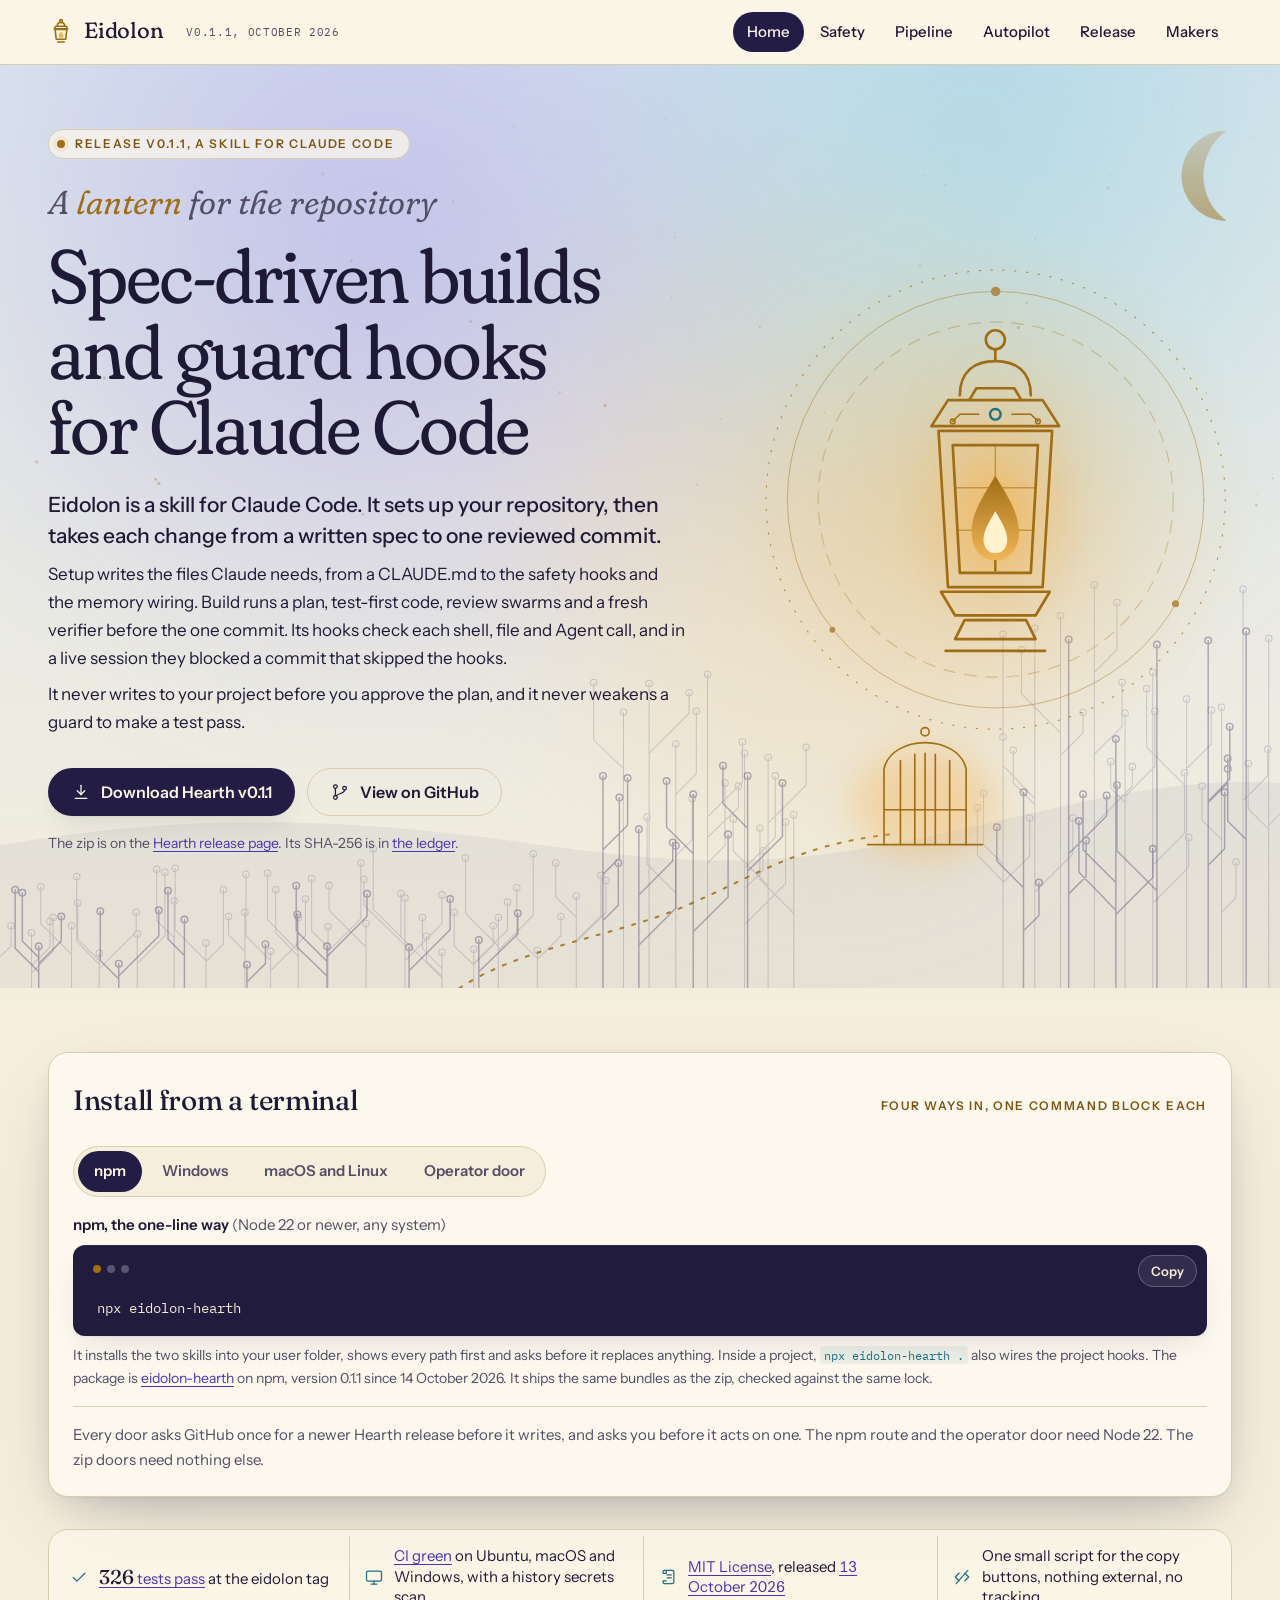
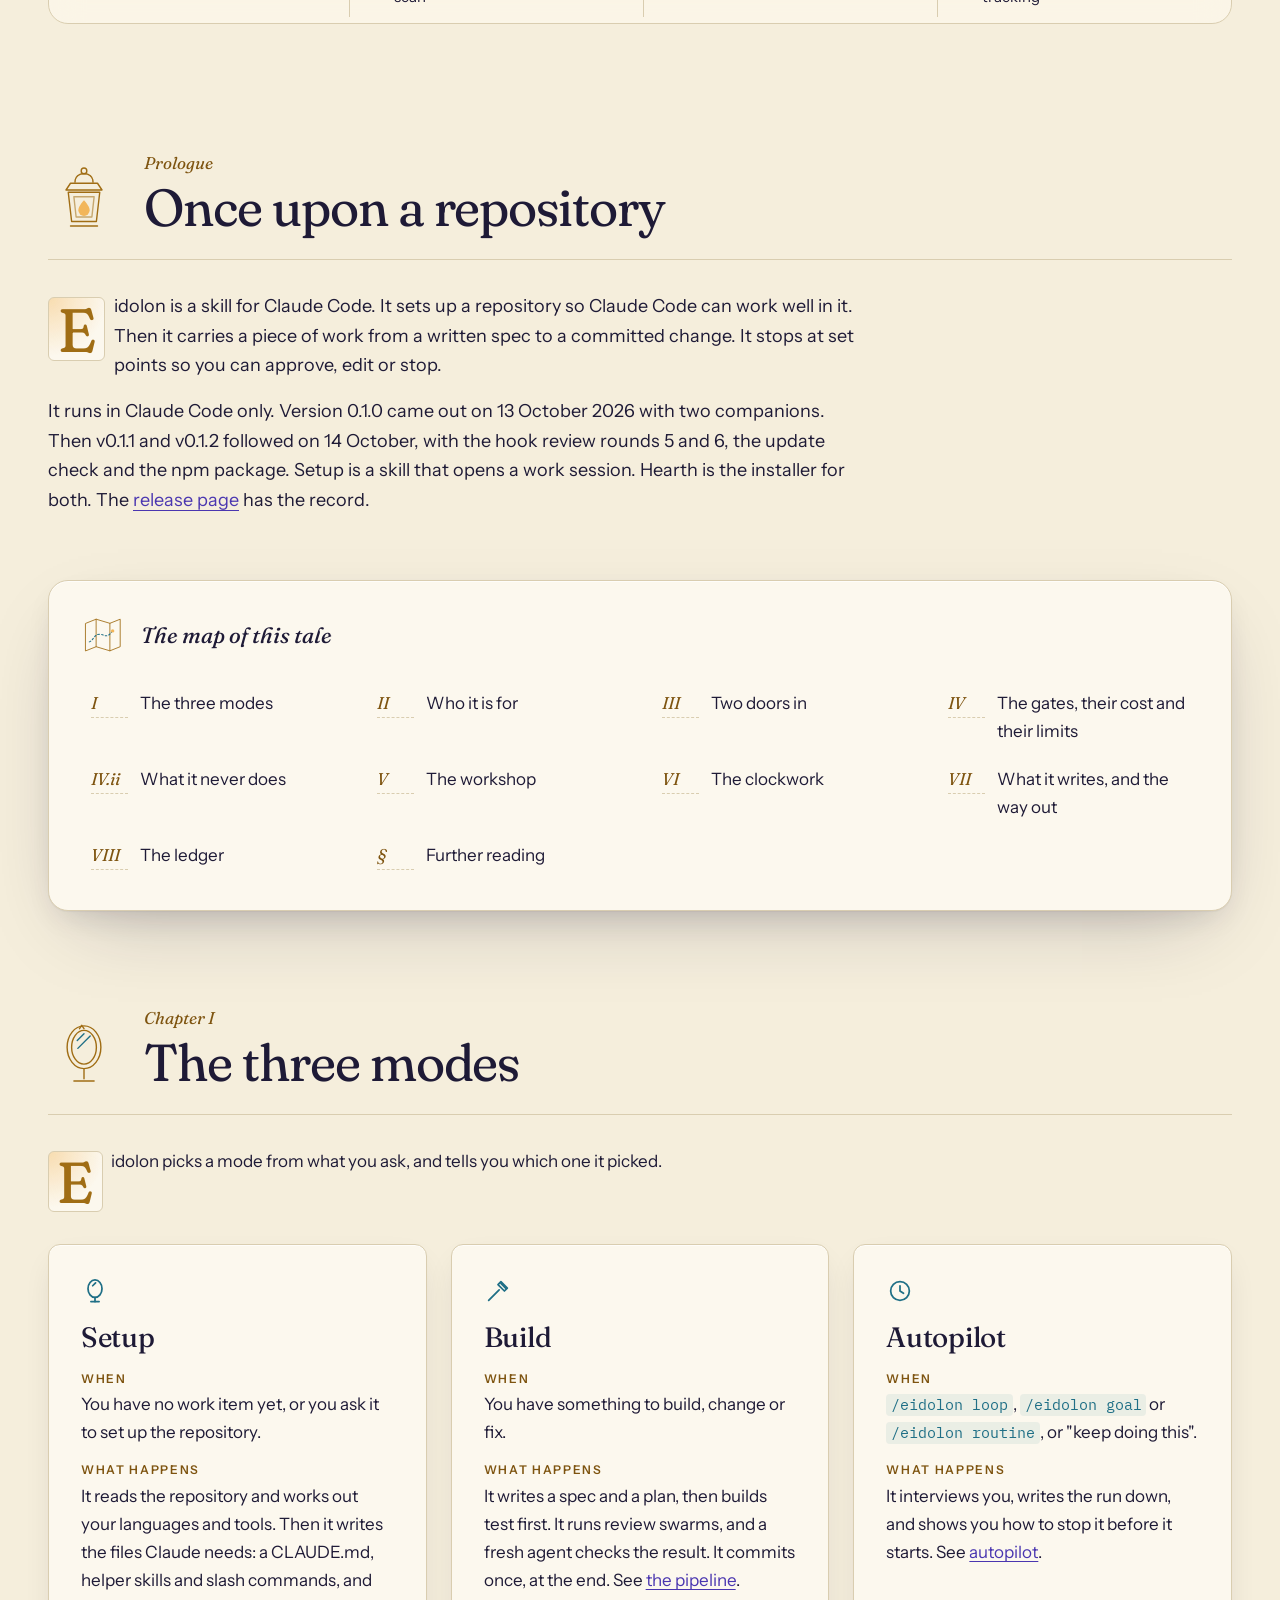
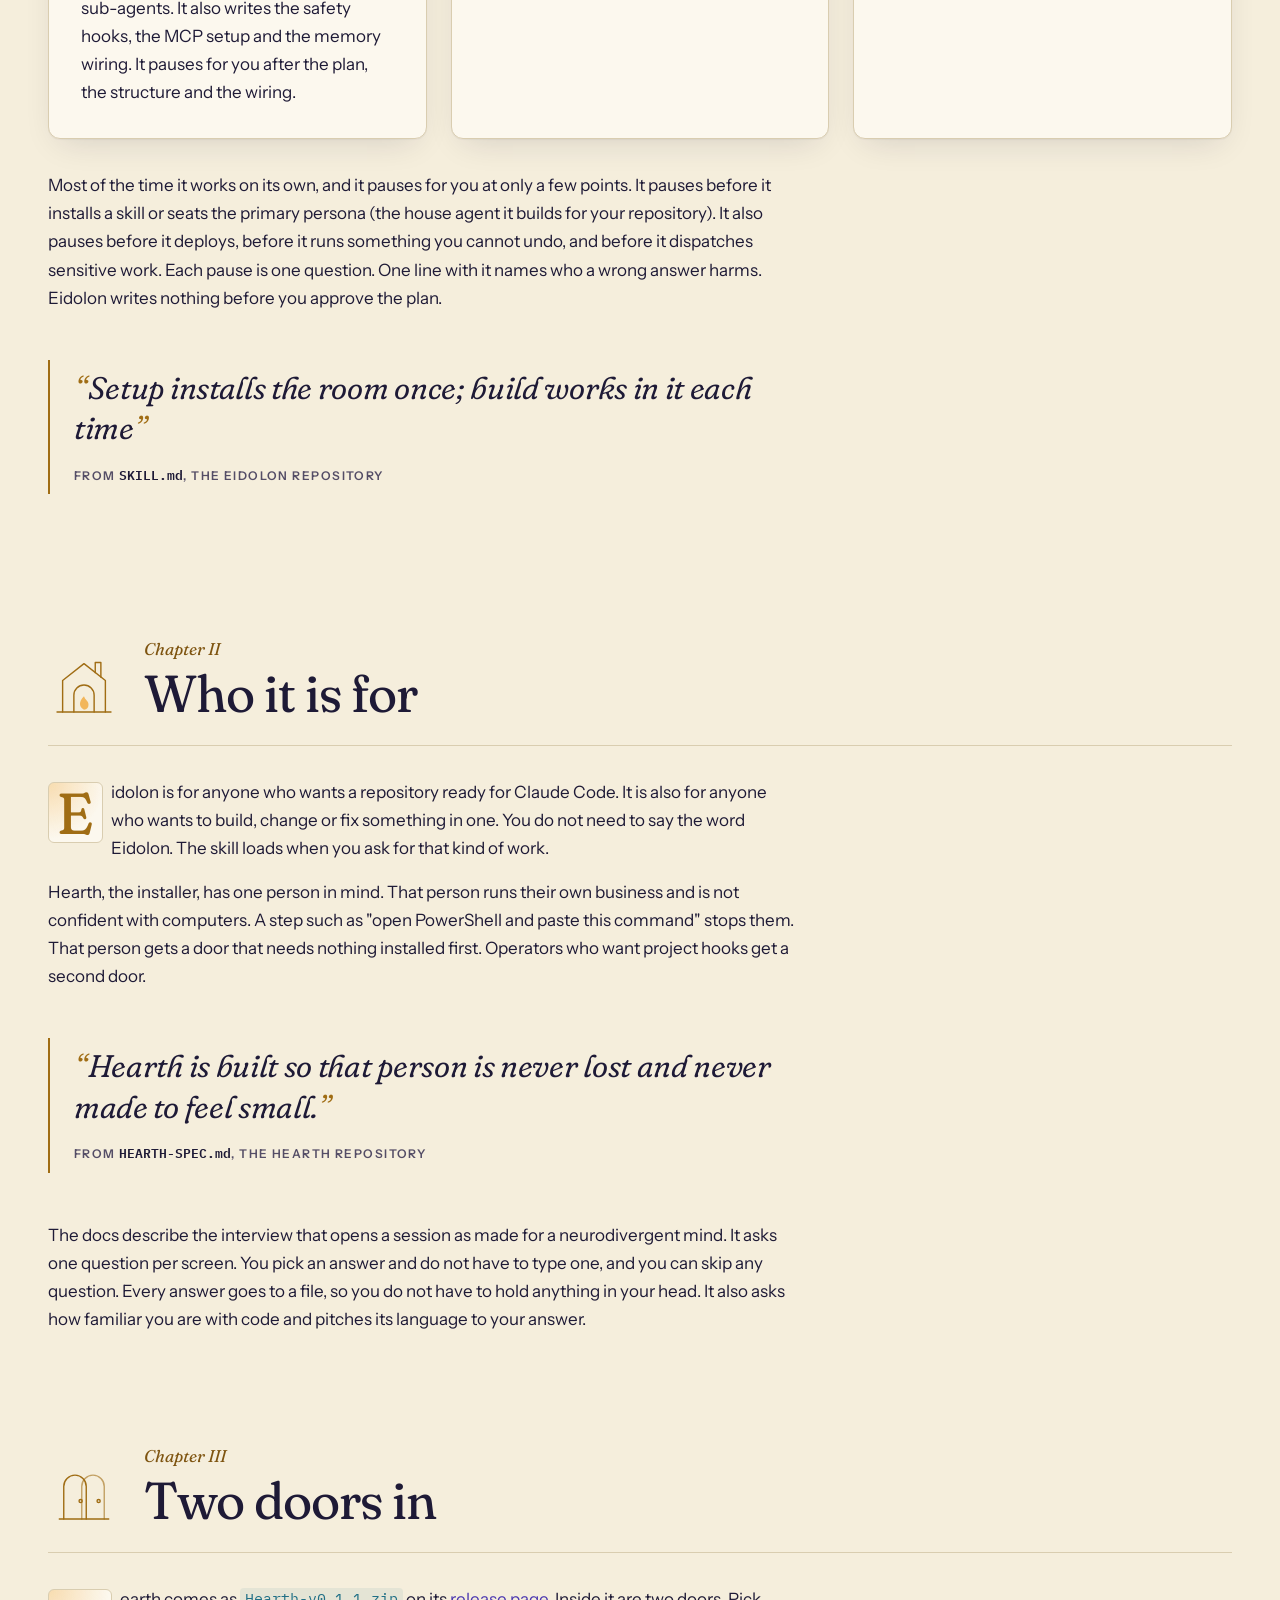
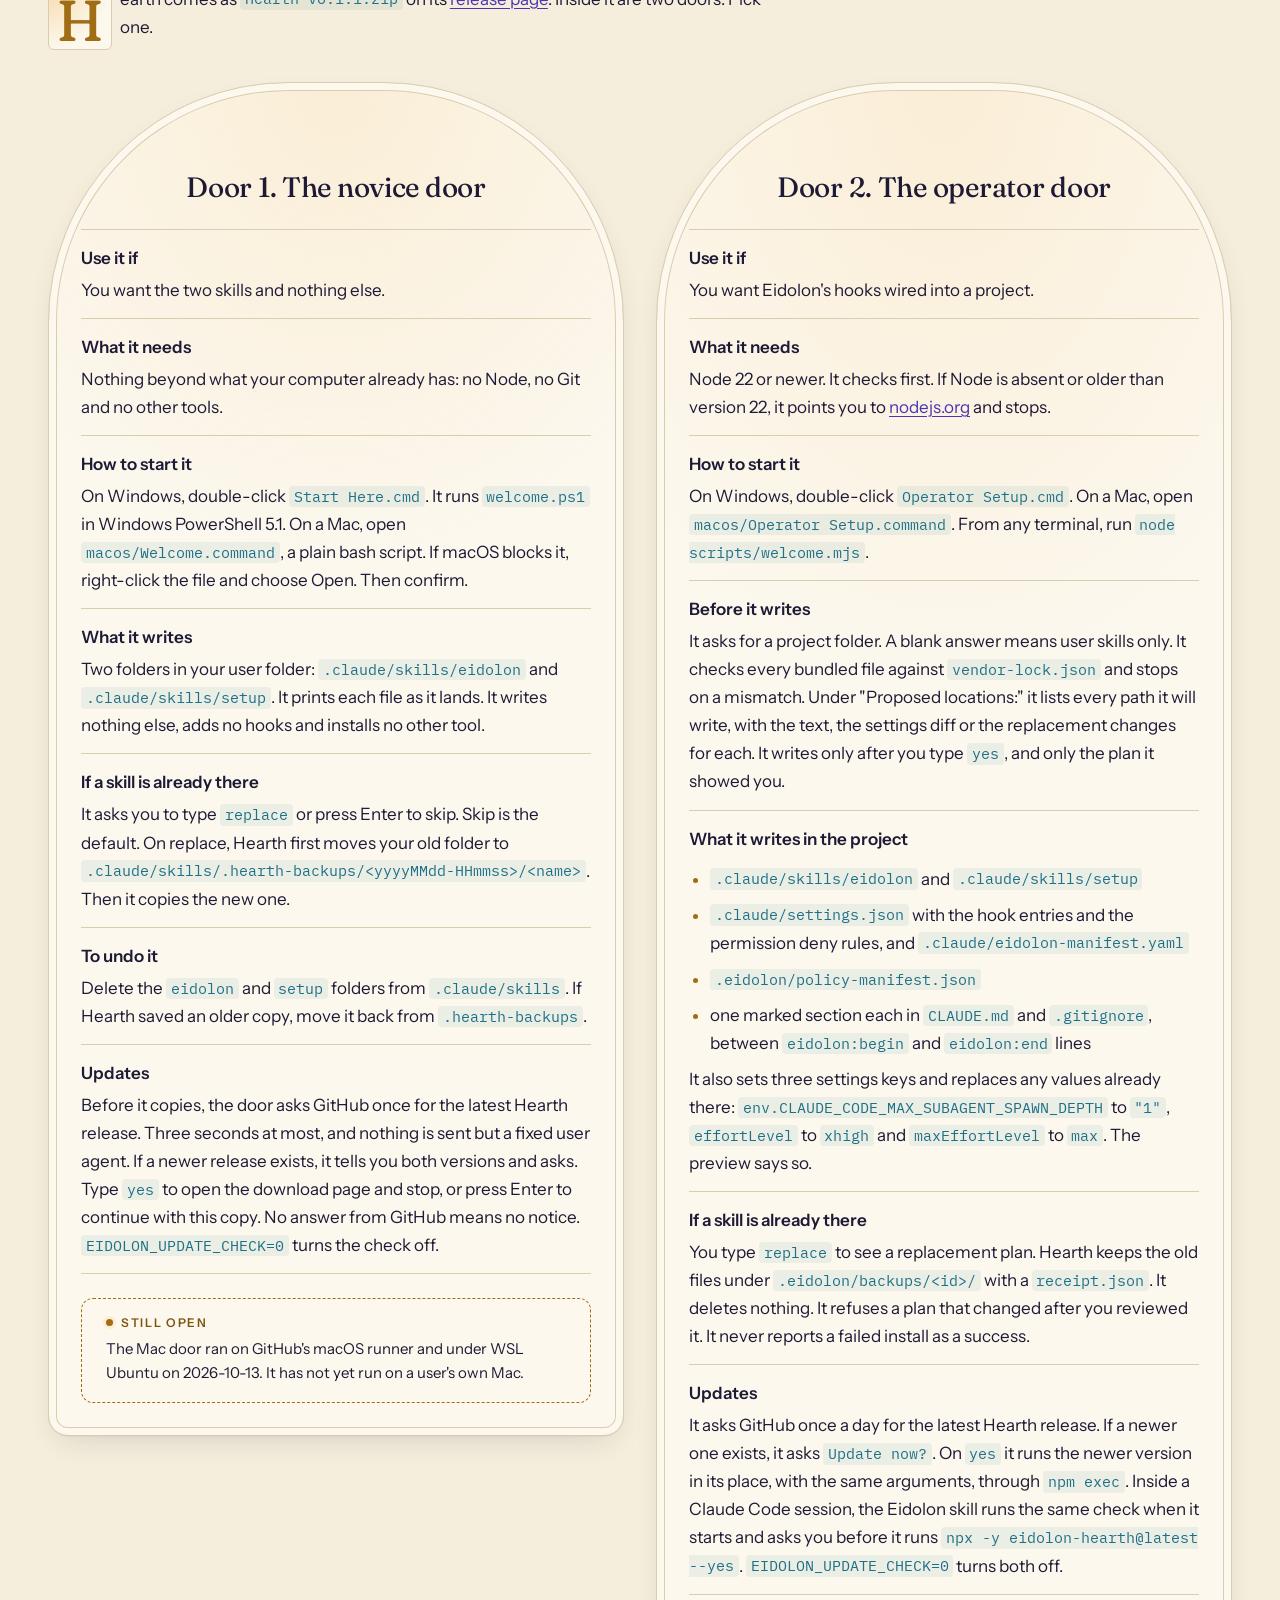
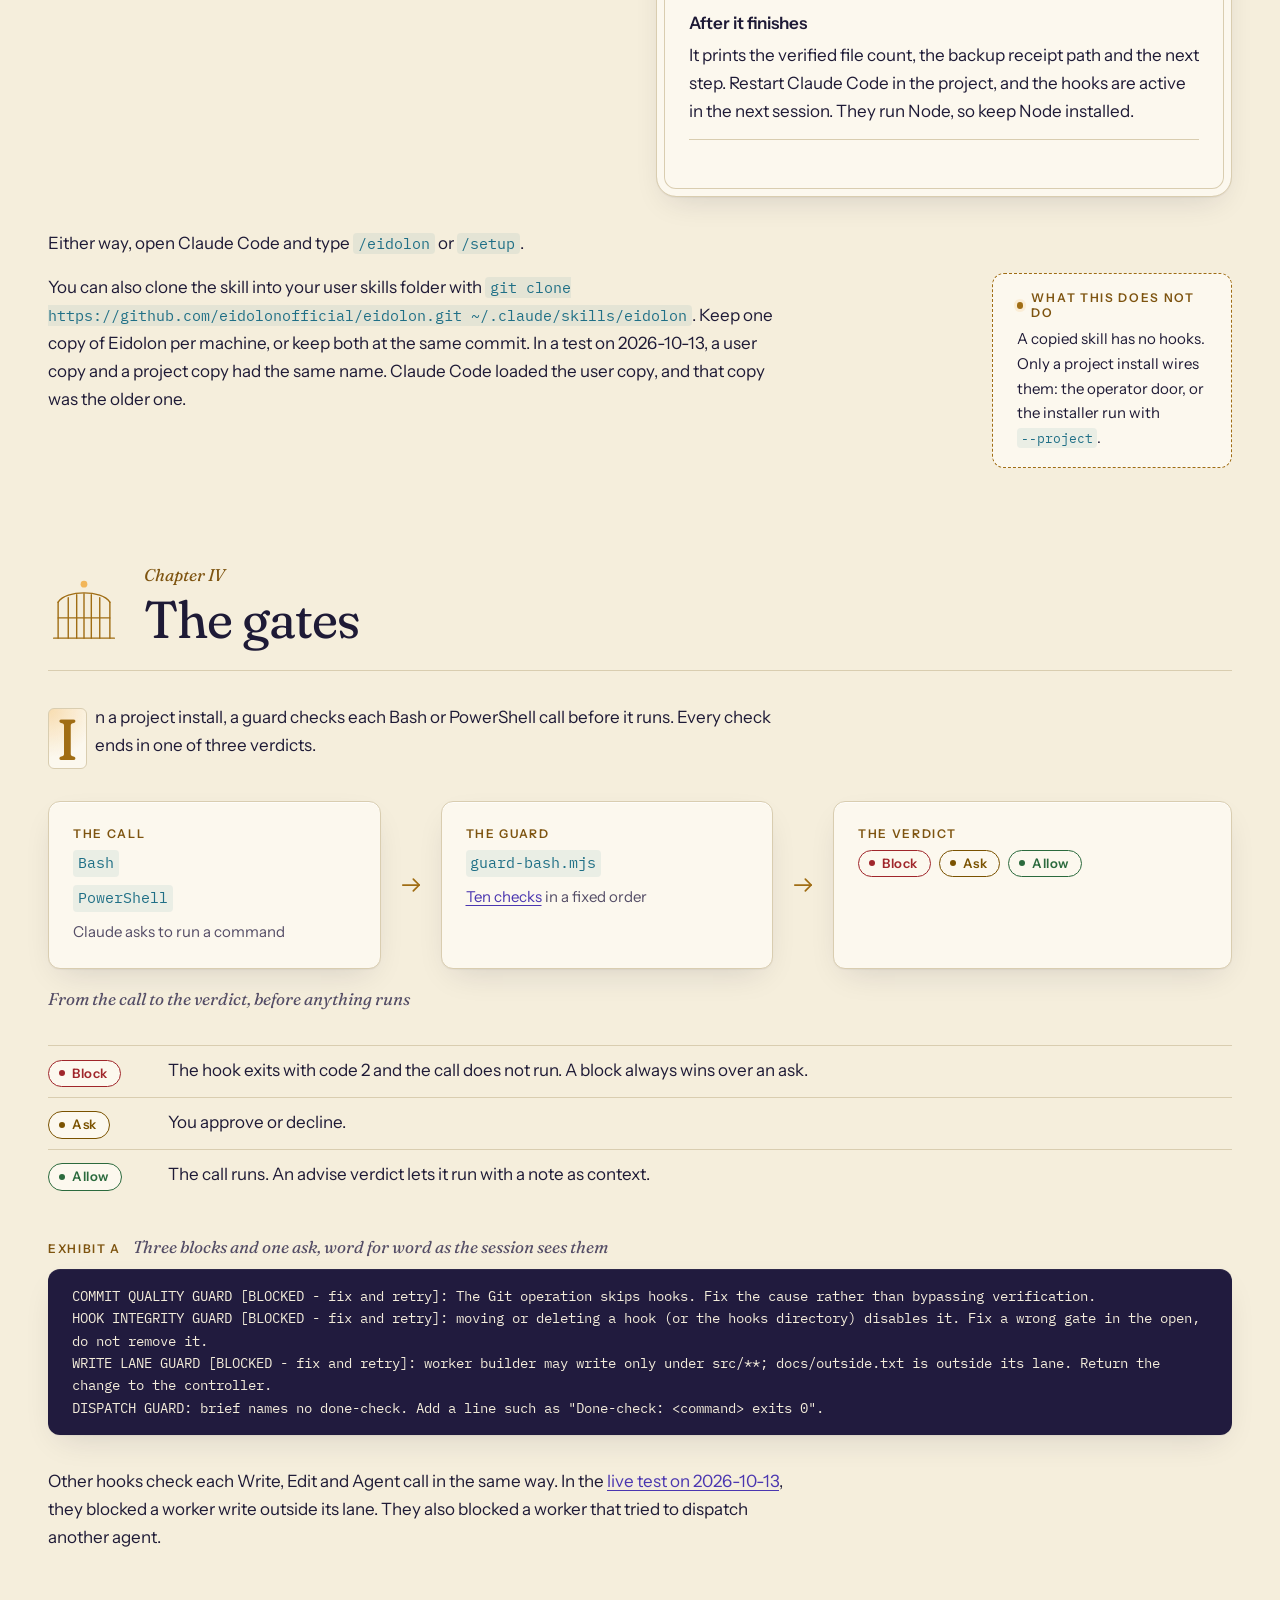
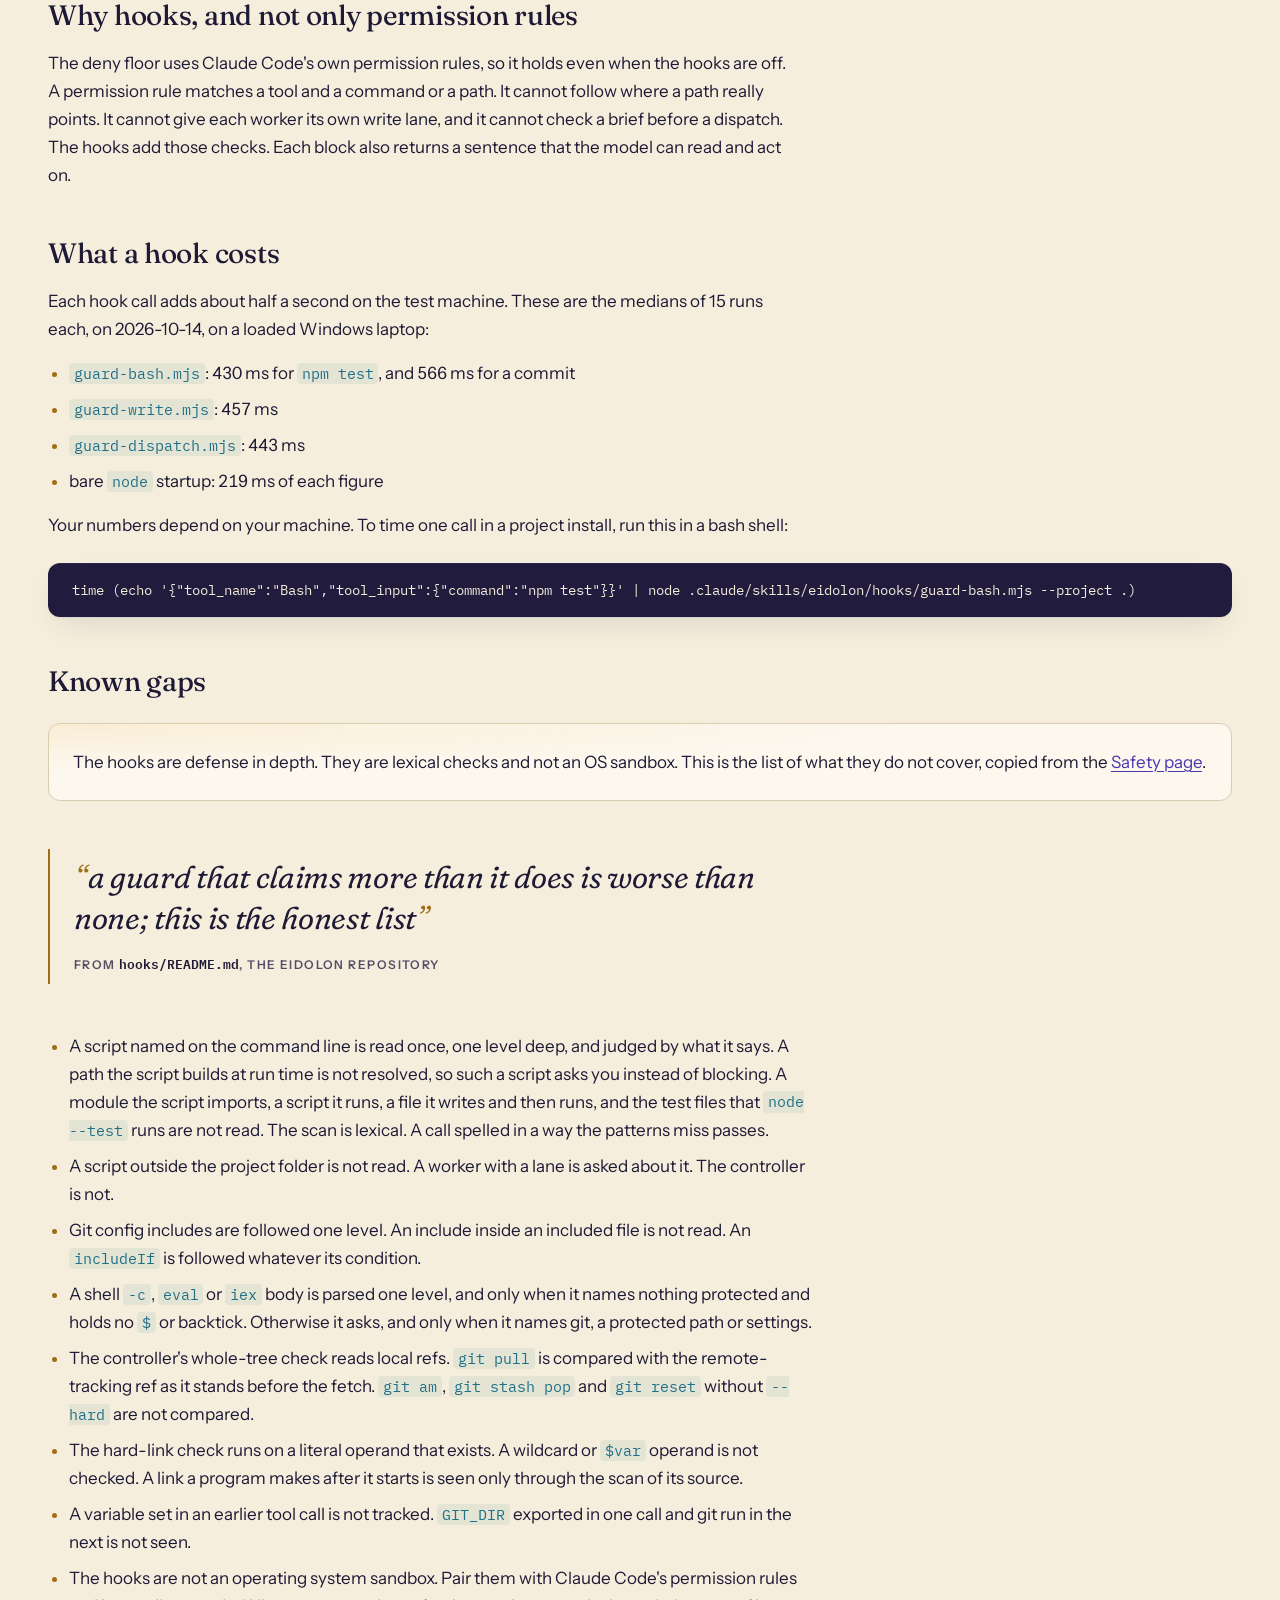
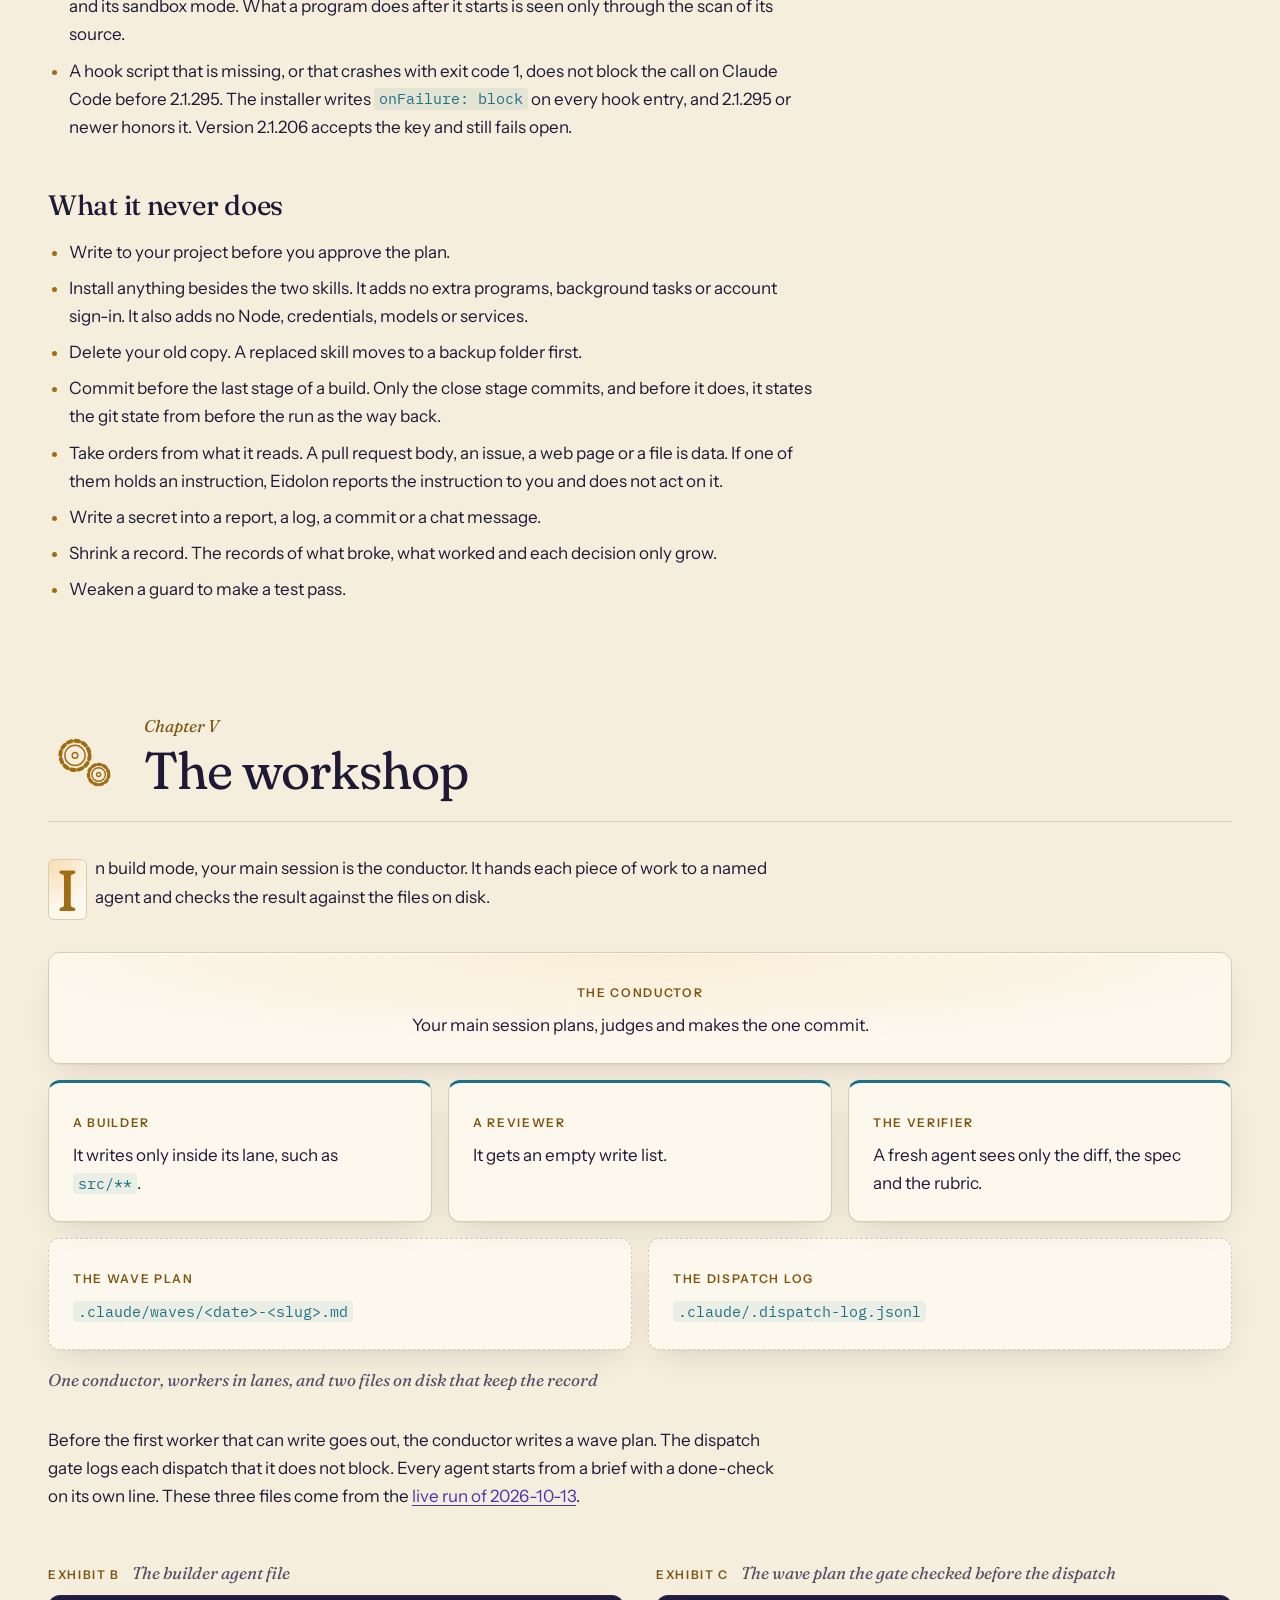
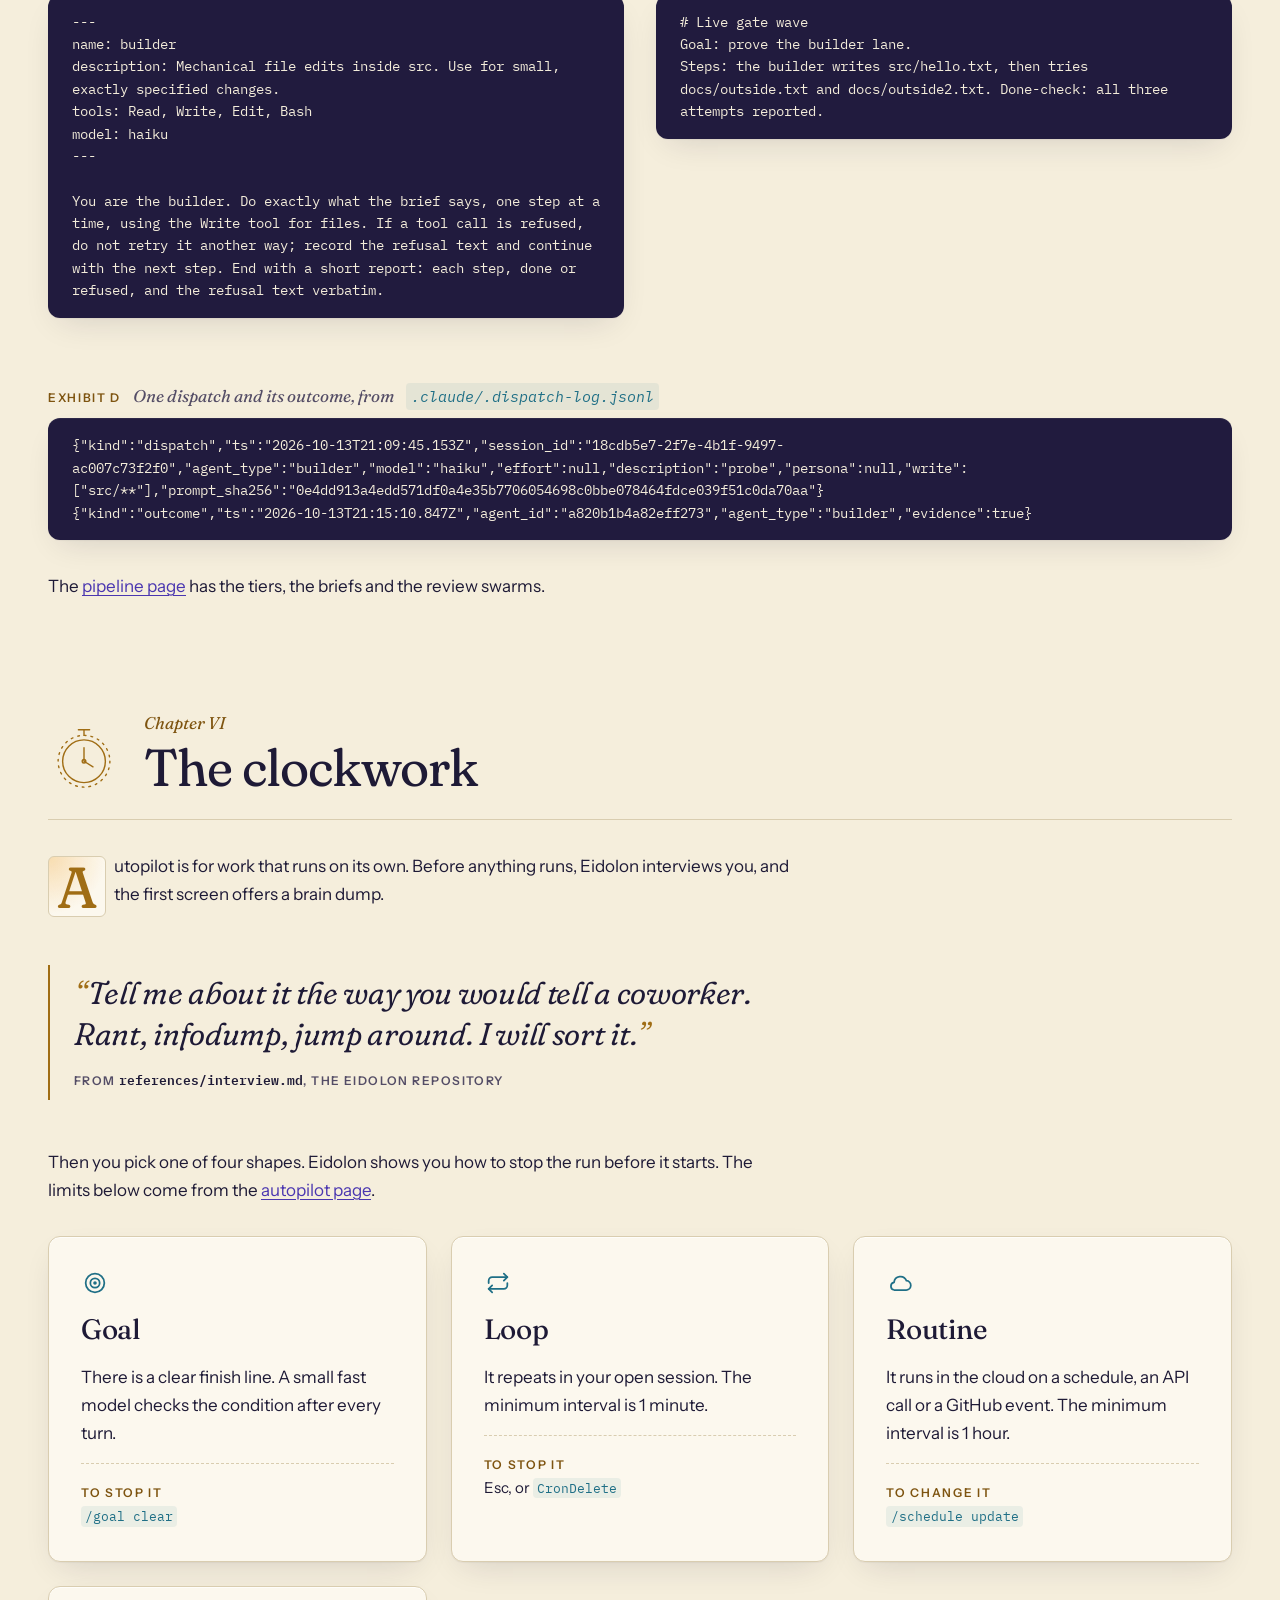
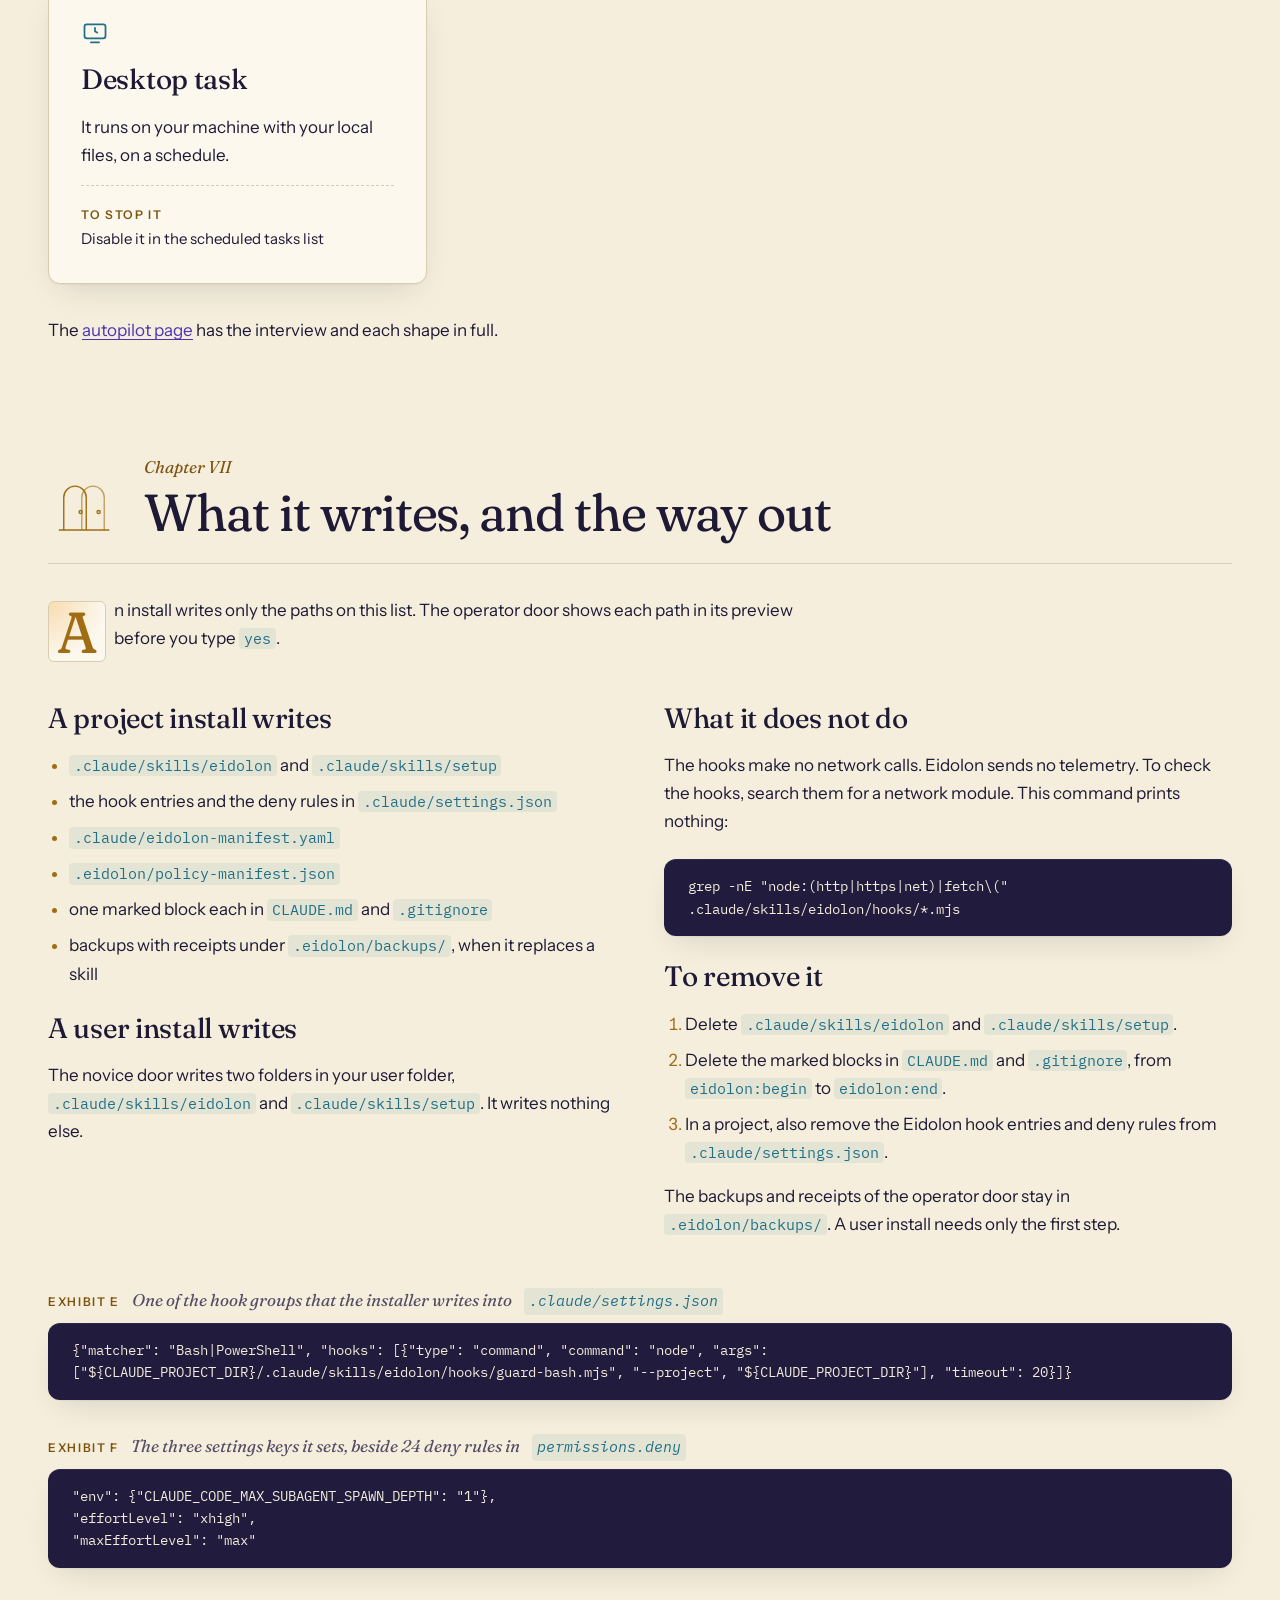
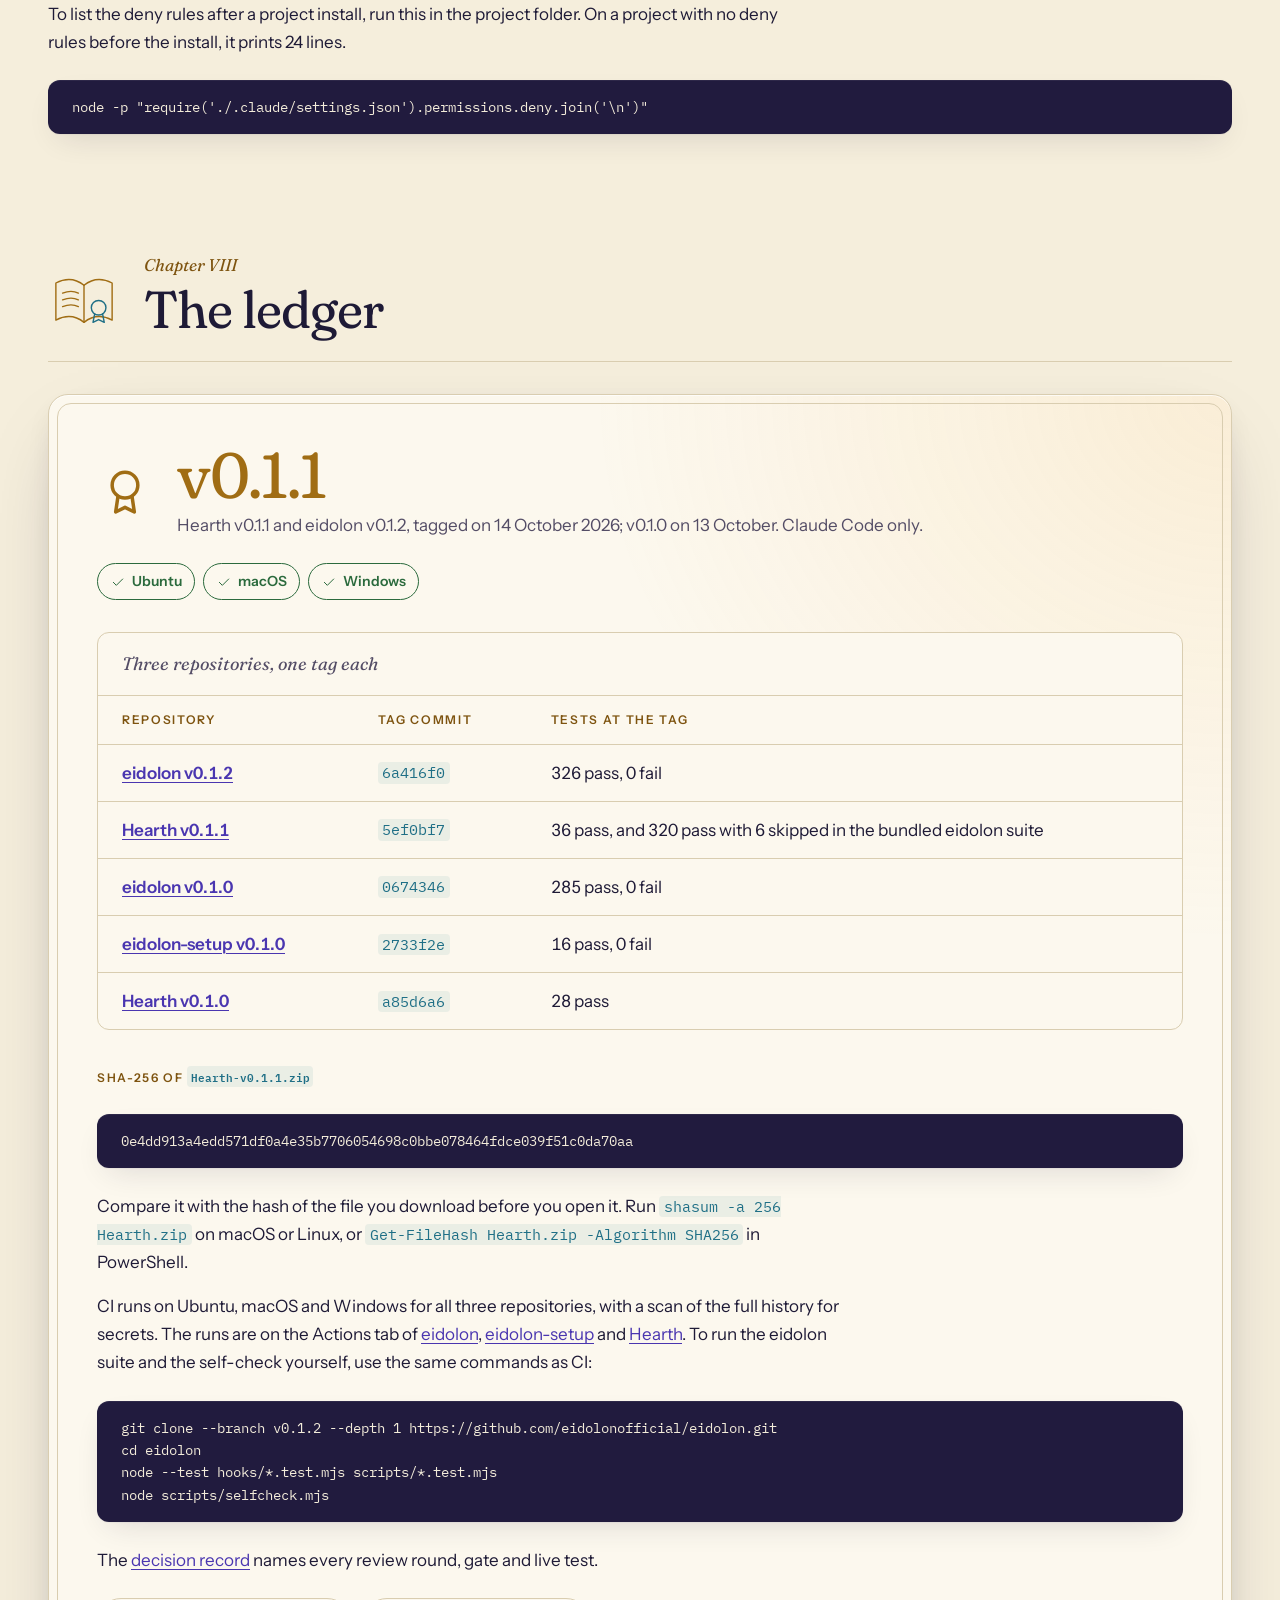
==== commit 62628fe7: "Front page: the hero line carries the shown release, written by release.mjs Co-Authored-By: Claude M" ====
--- a/index.html
+++ b/index.html
@@ -50,7 +50,7 @@
       <div class="wrap">
         <div class="hero-grid">
           <div class="hero-copy">
-            <p class="kicker"><span class="pip" aria-hidden="true"></span>Version 0.1.0, a skill for Claude Code</p>
+            <p class="kicker"><span class="pip" aria-hidden="true"></span>Release v0.1.1, a skill for Claude Code</p>
             <p class="tale">A <em>lantern</em> for the repository</p>
             <h1 id="hero-h">Spec-driven builds and guard hooks for Claude Code</h1>
             <div class="pitch">
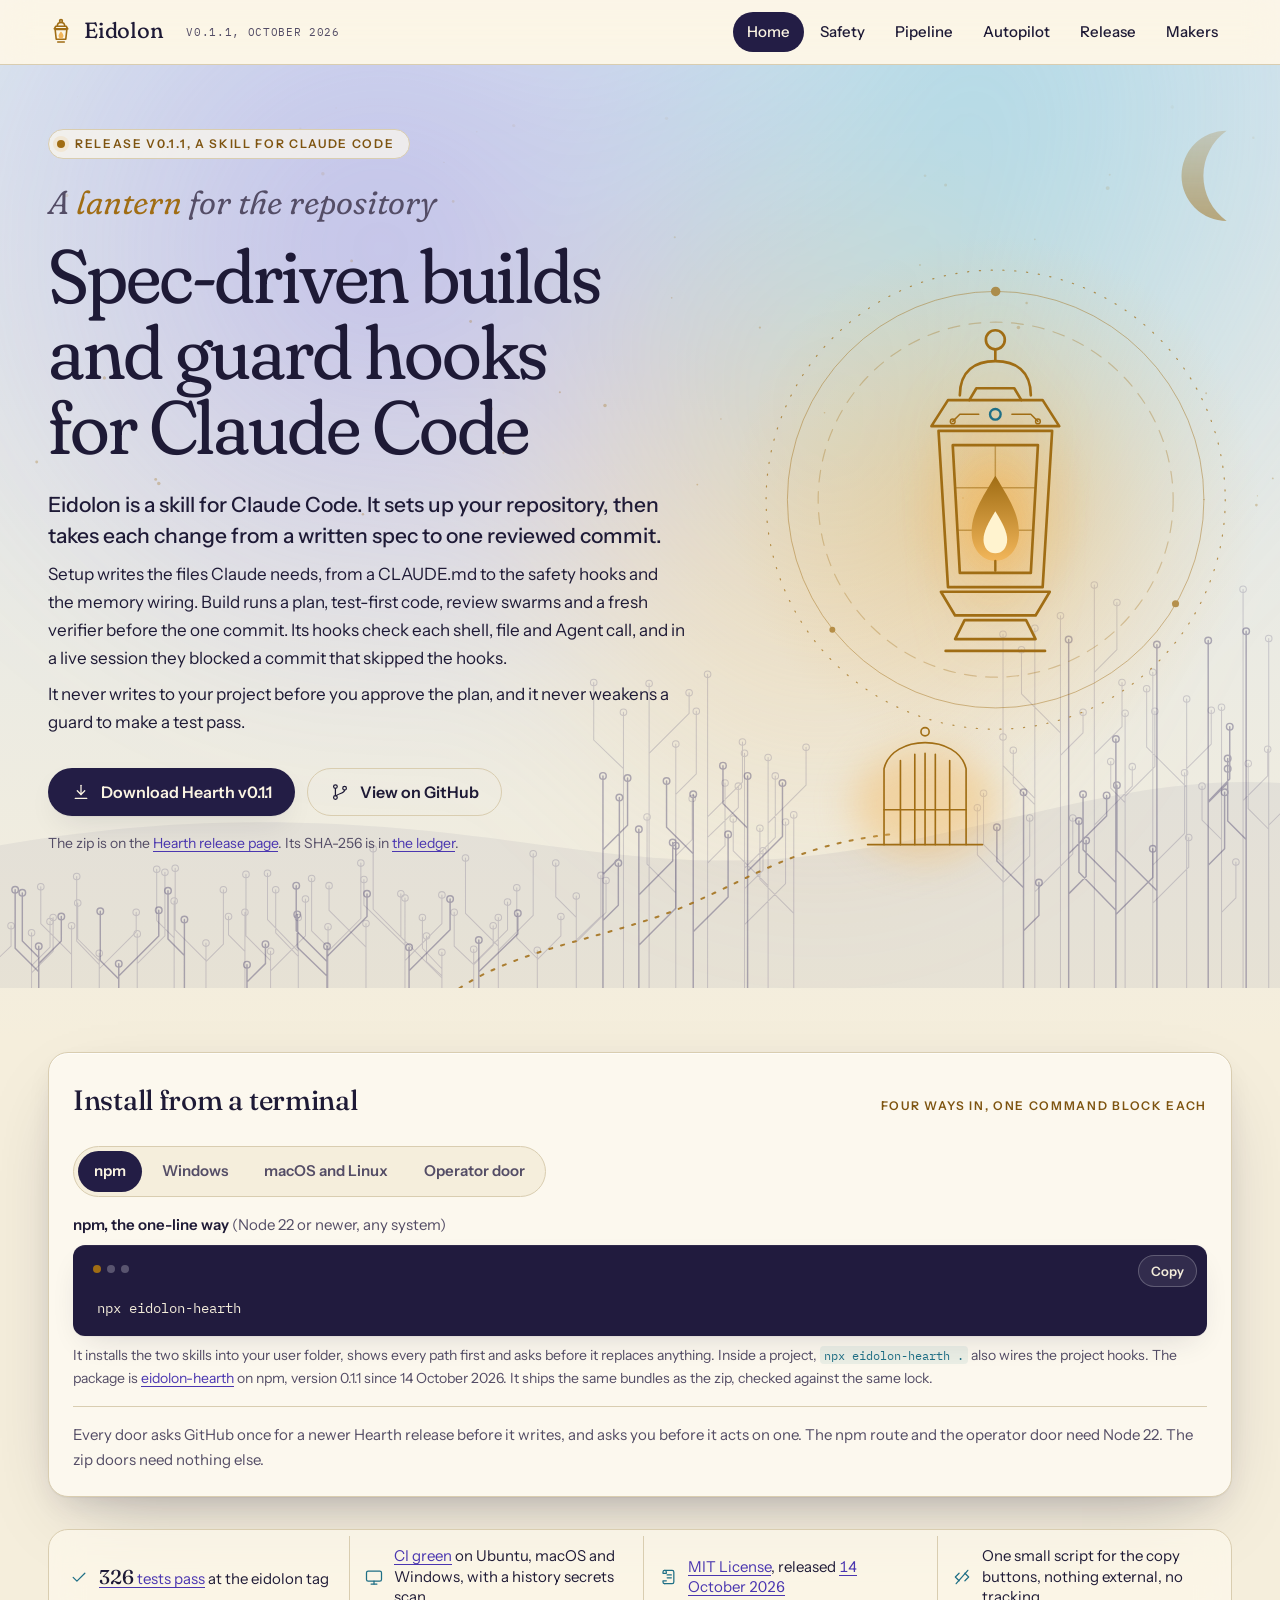
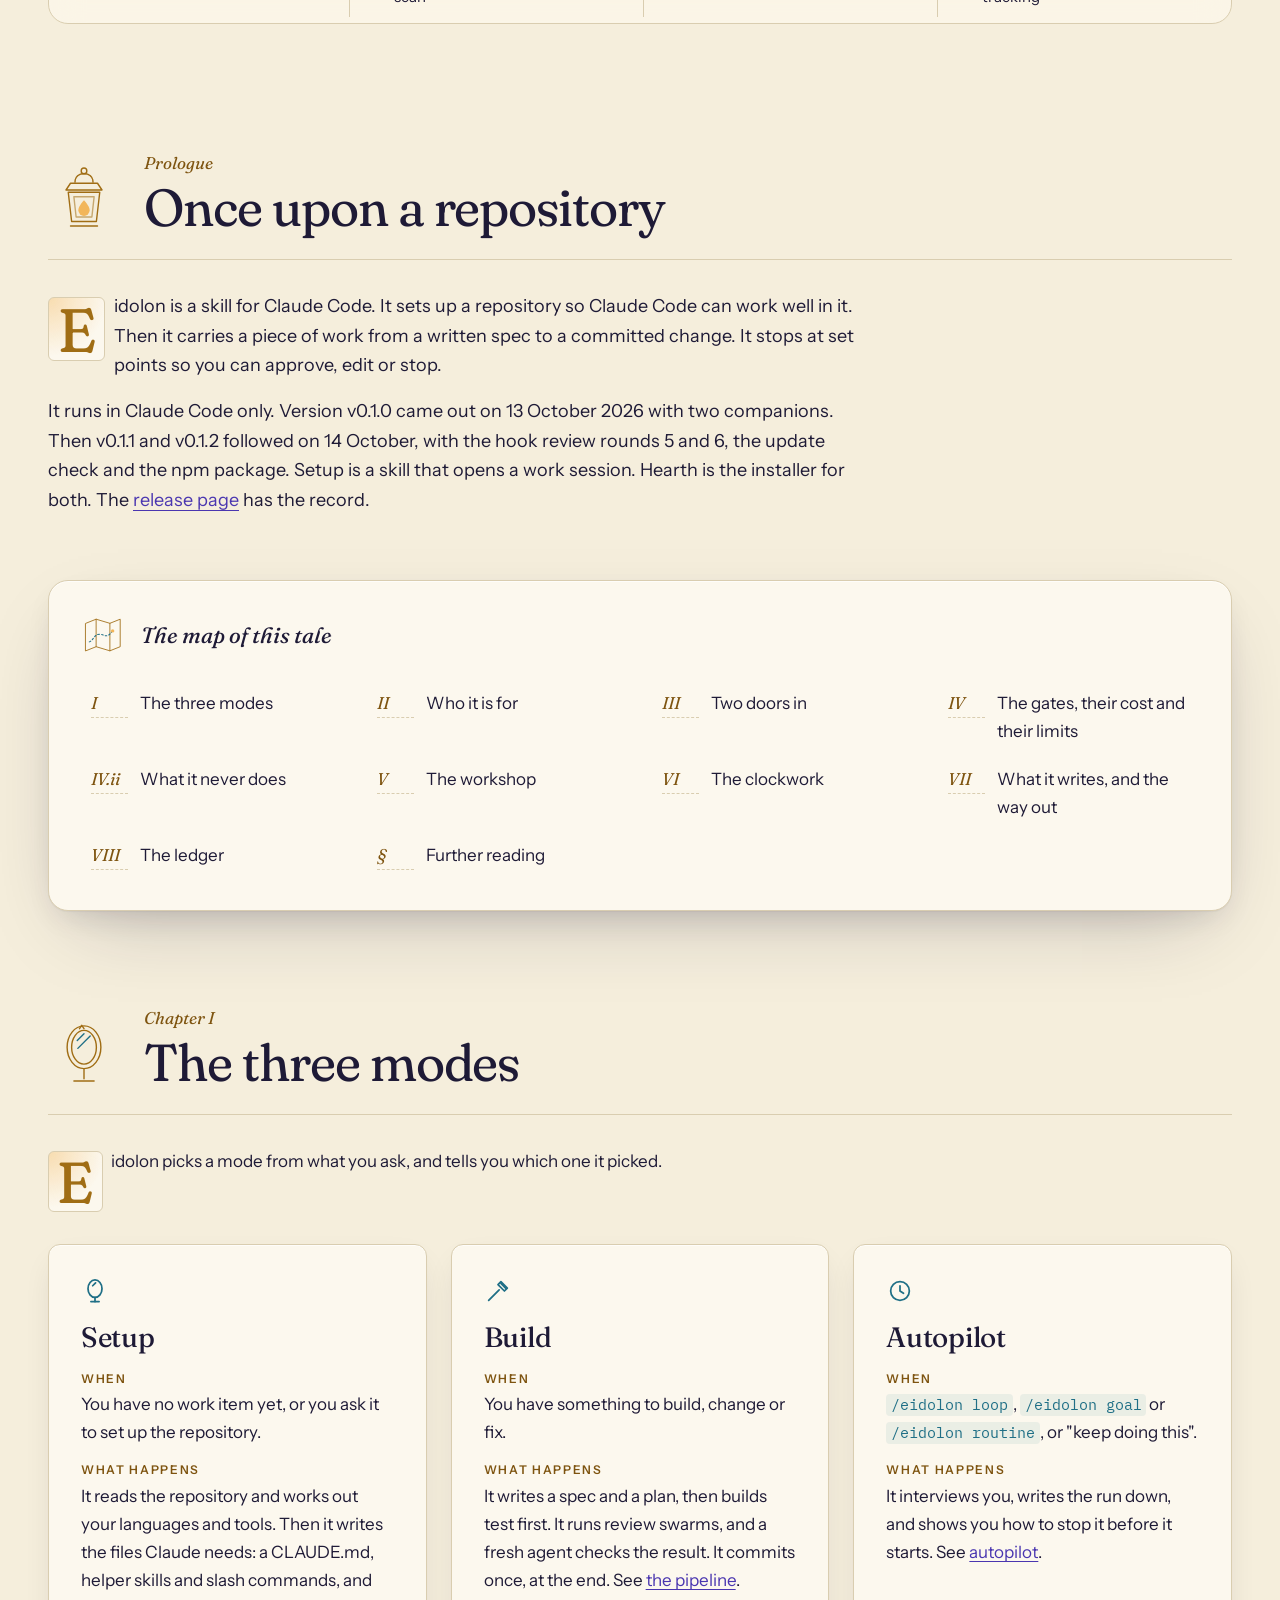
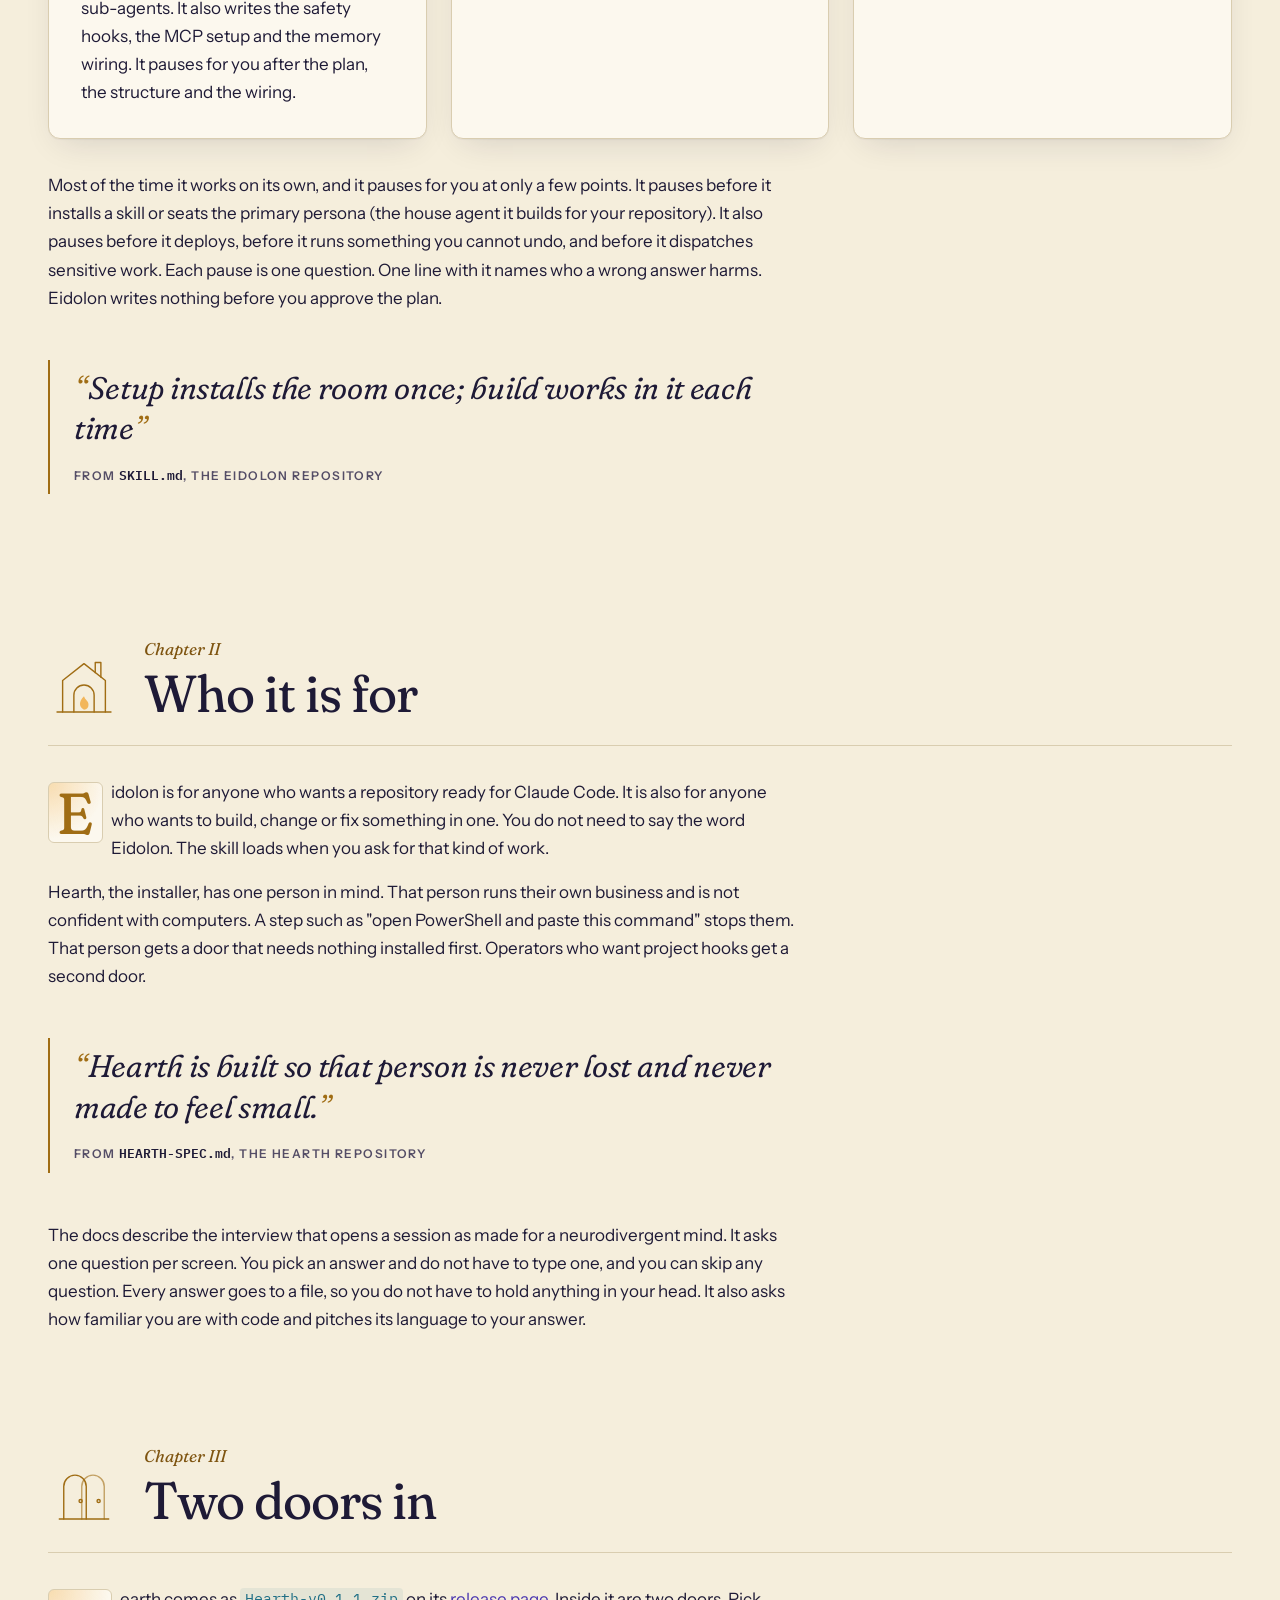
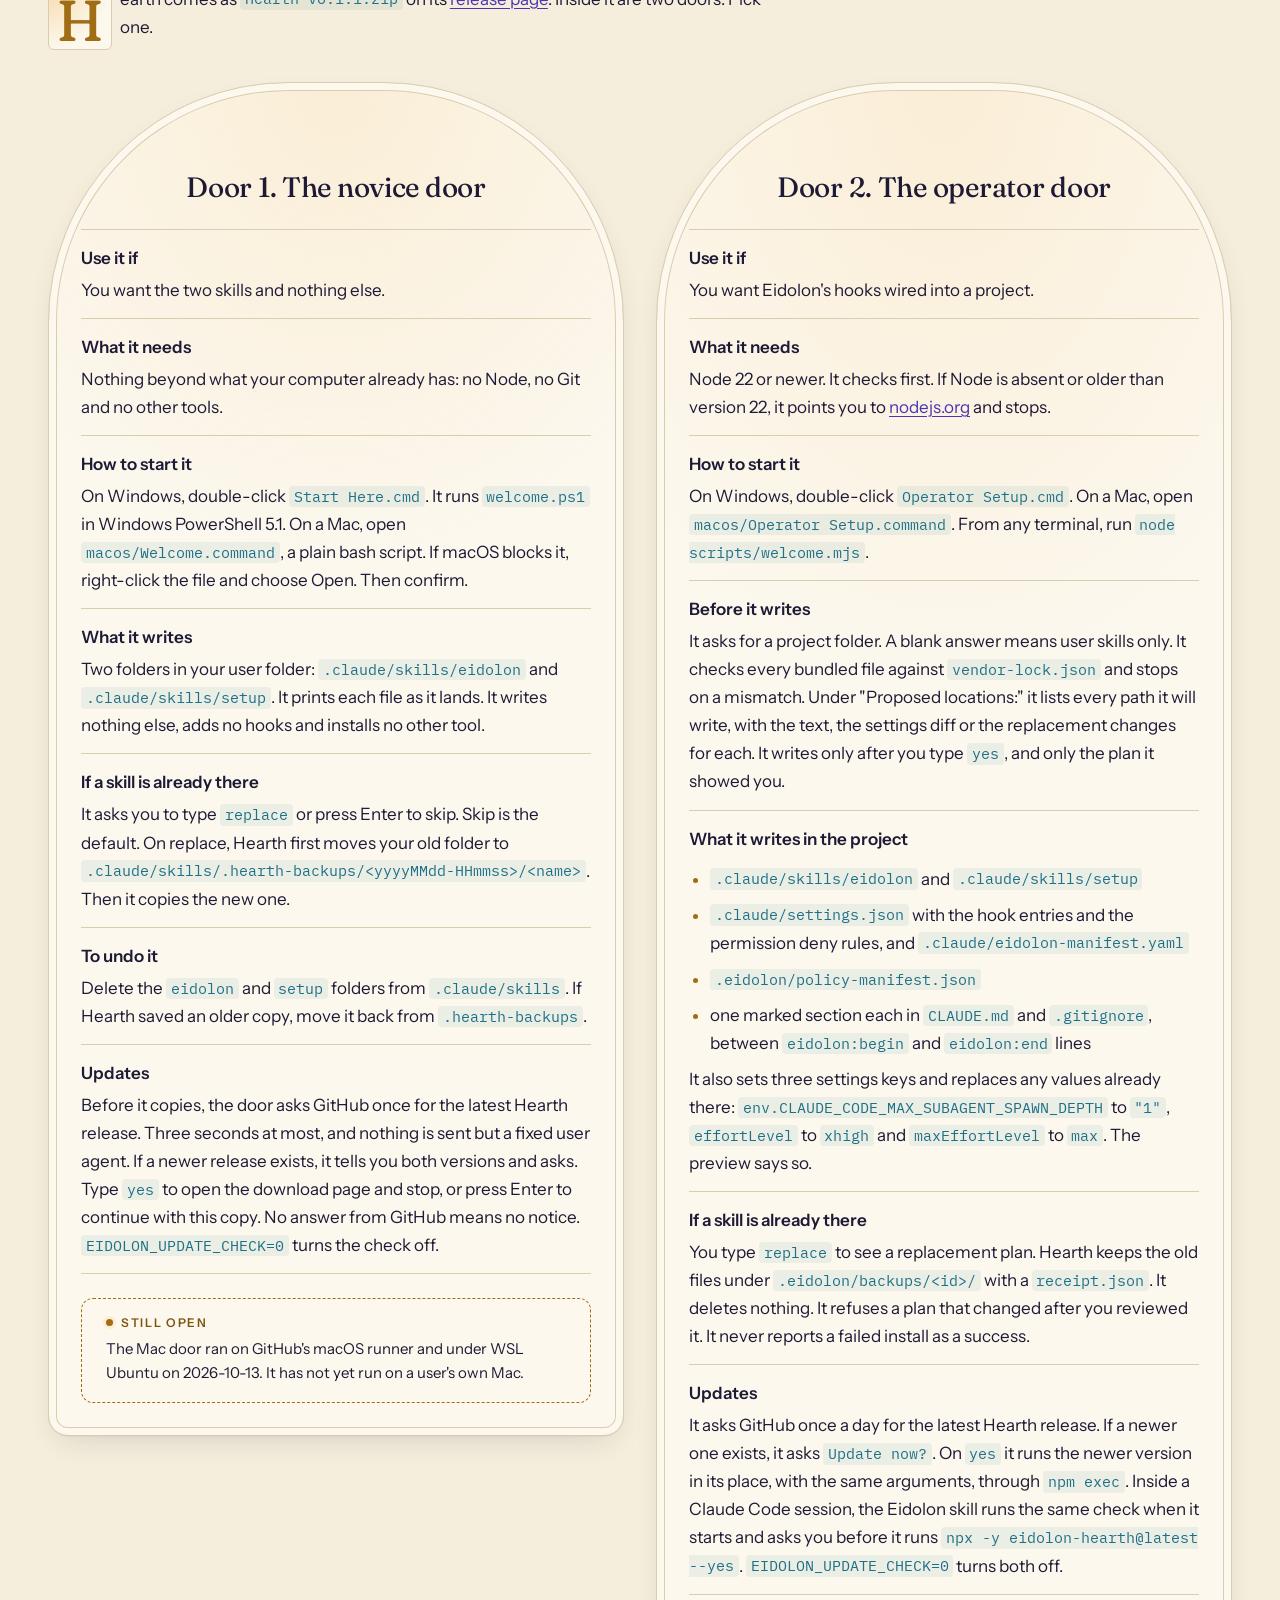
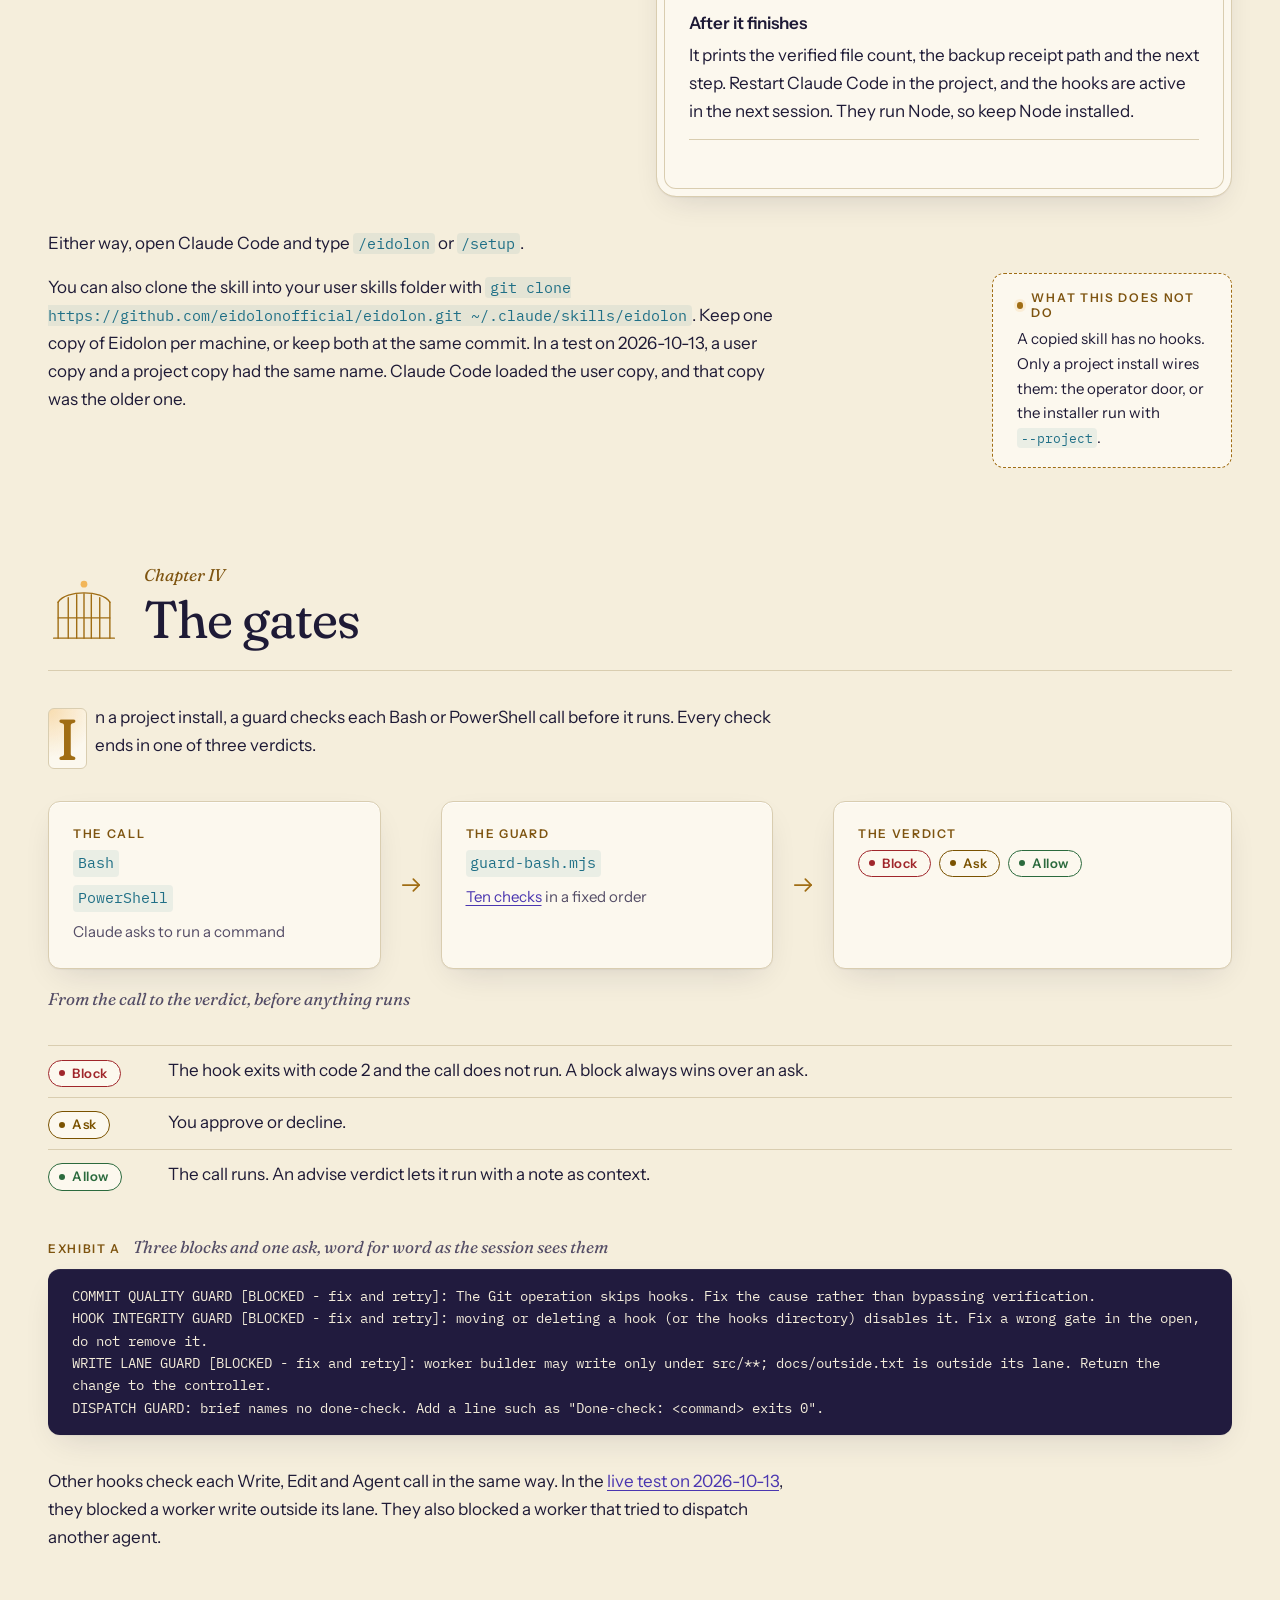
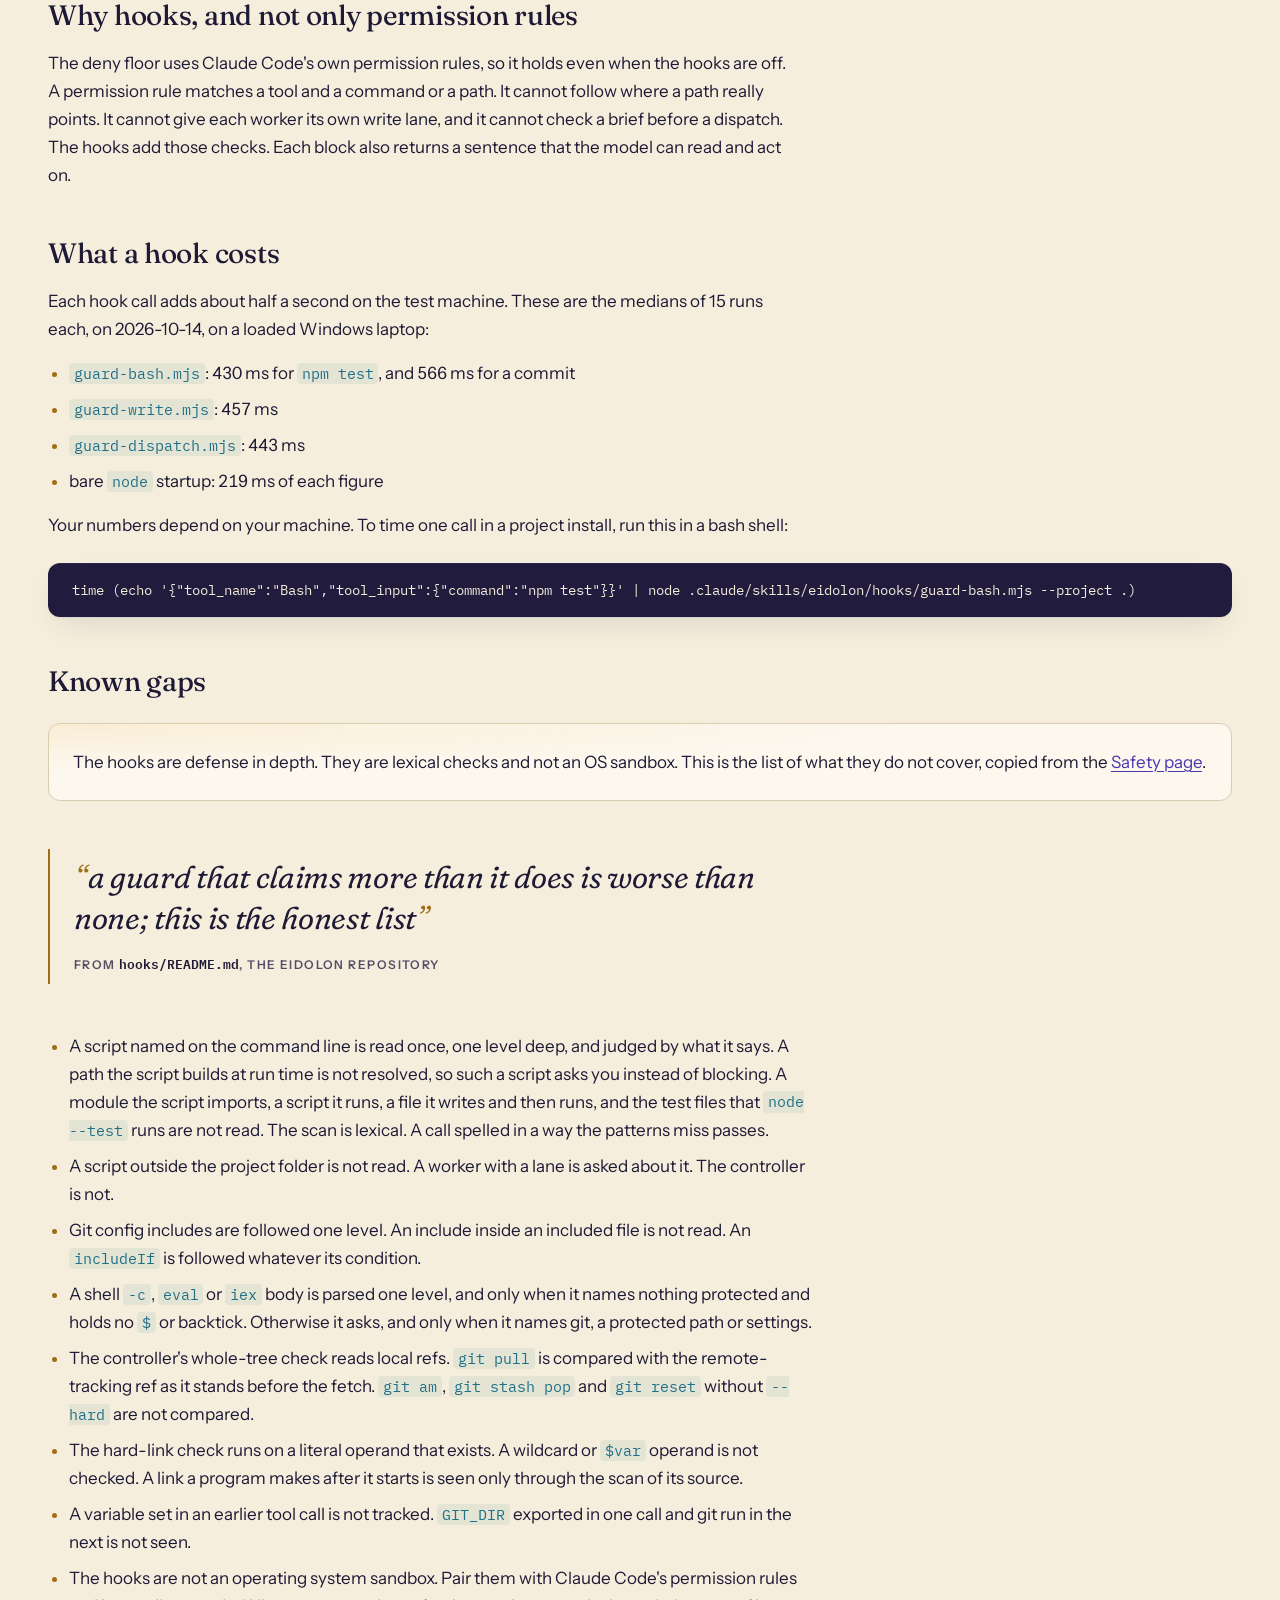
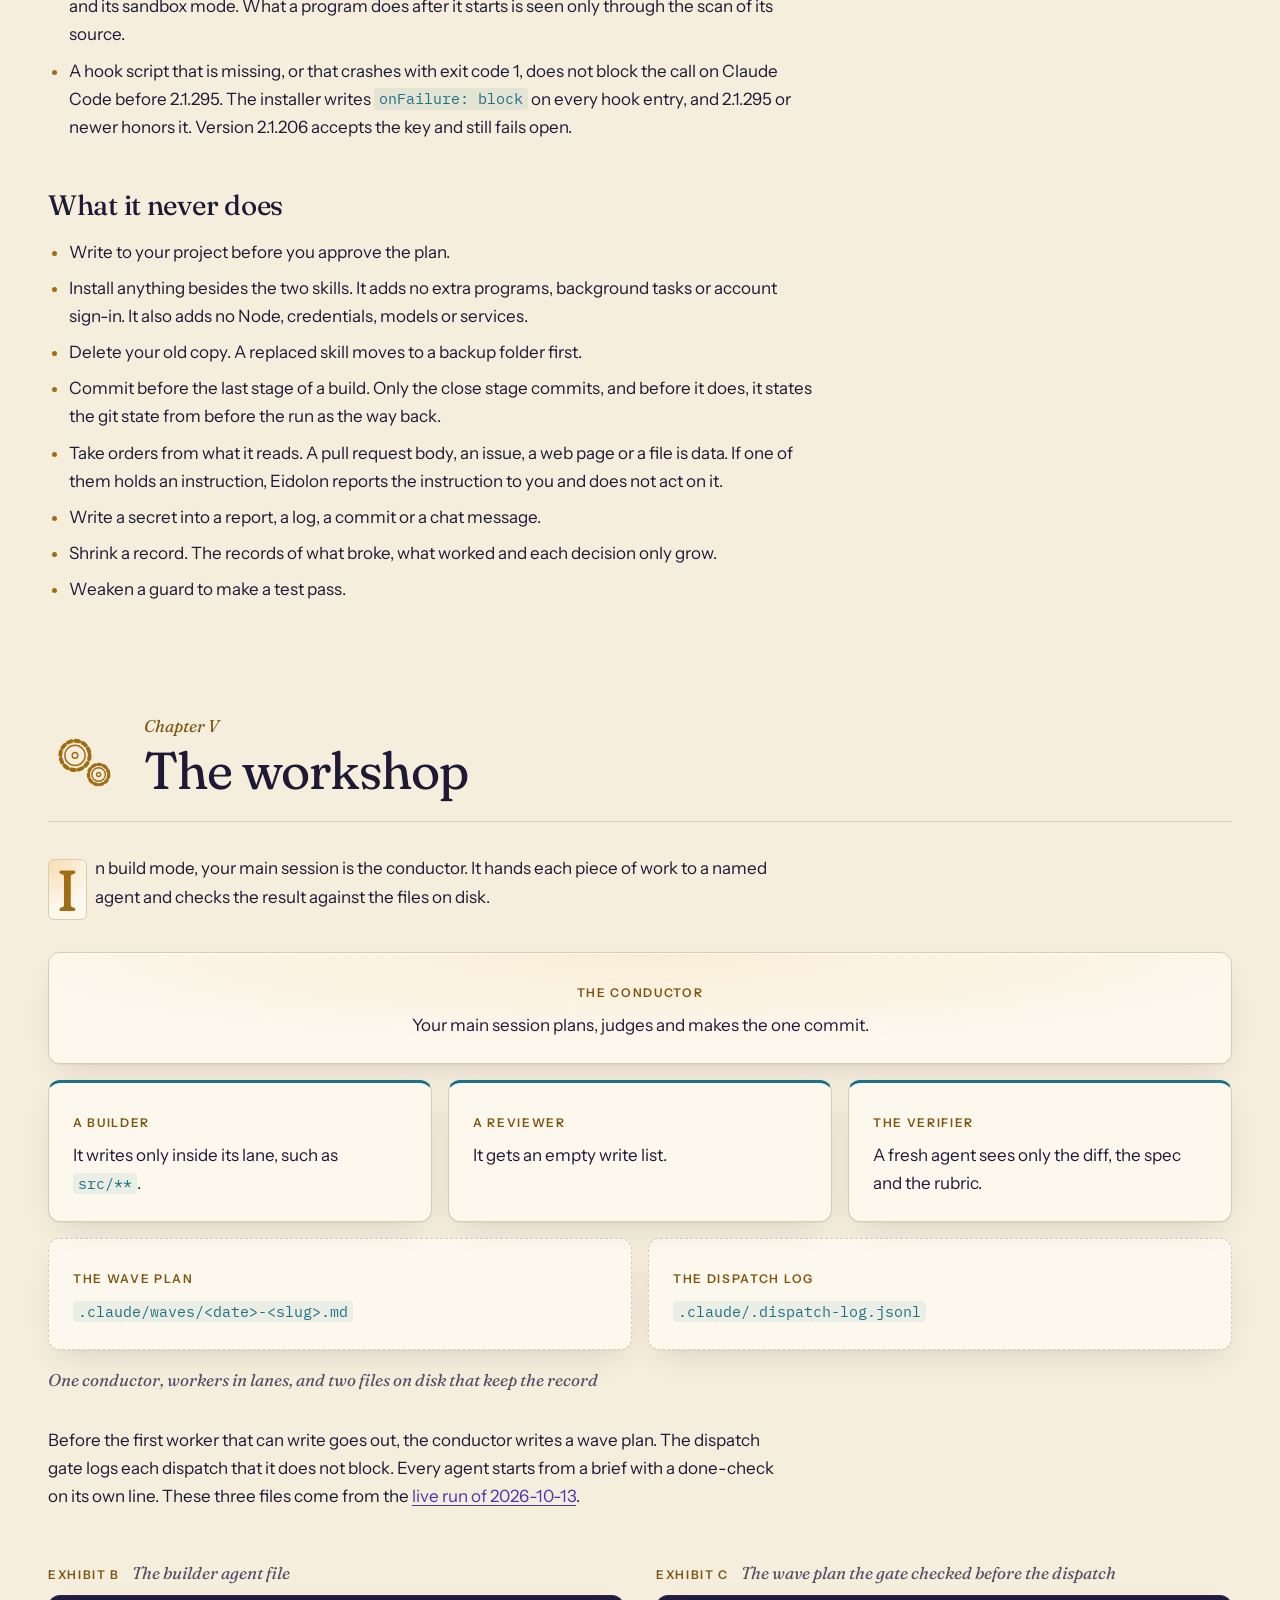
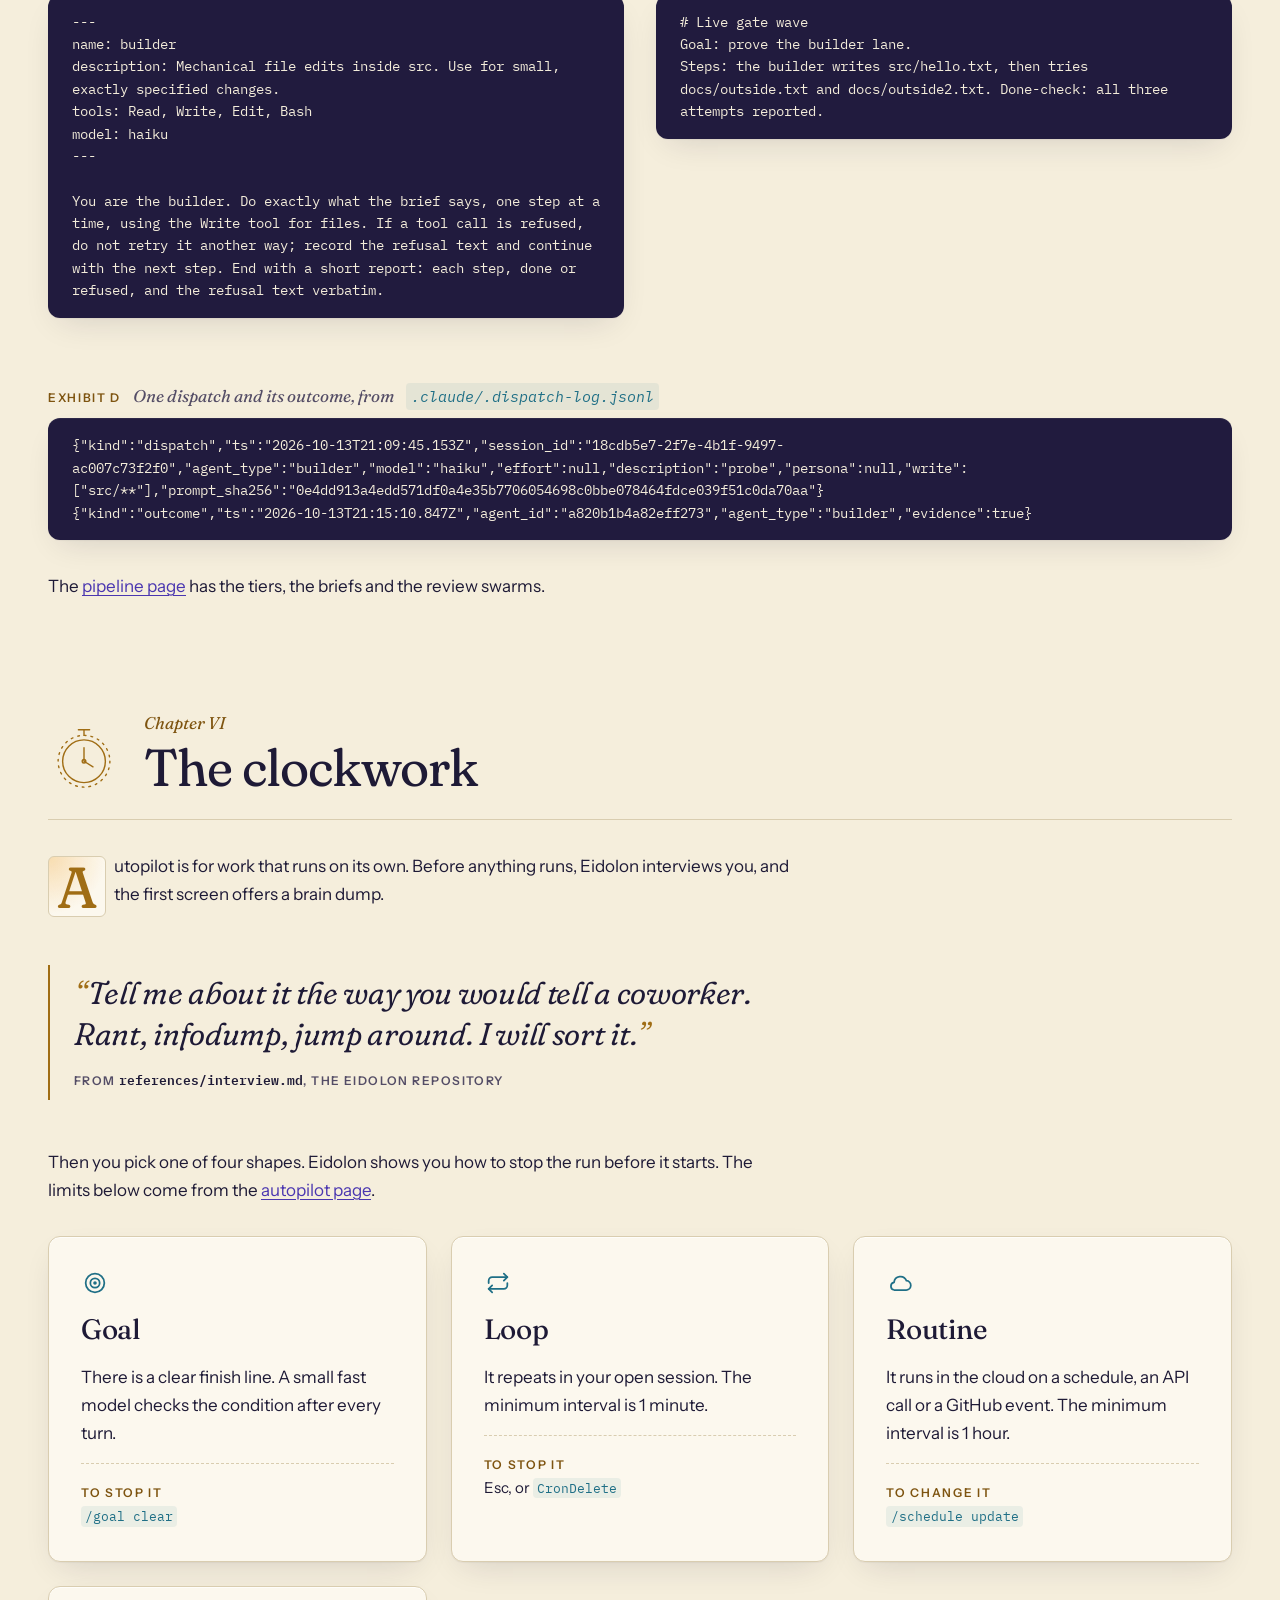
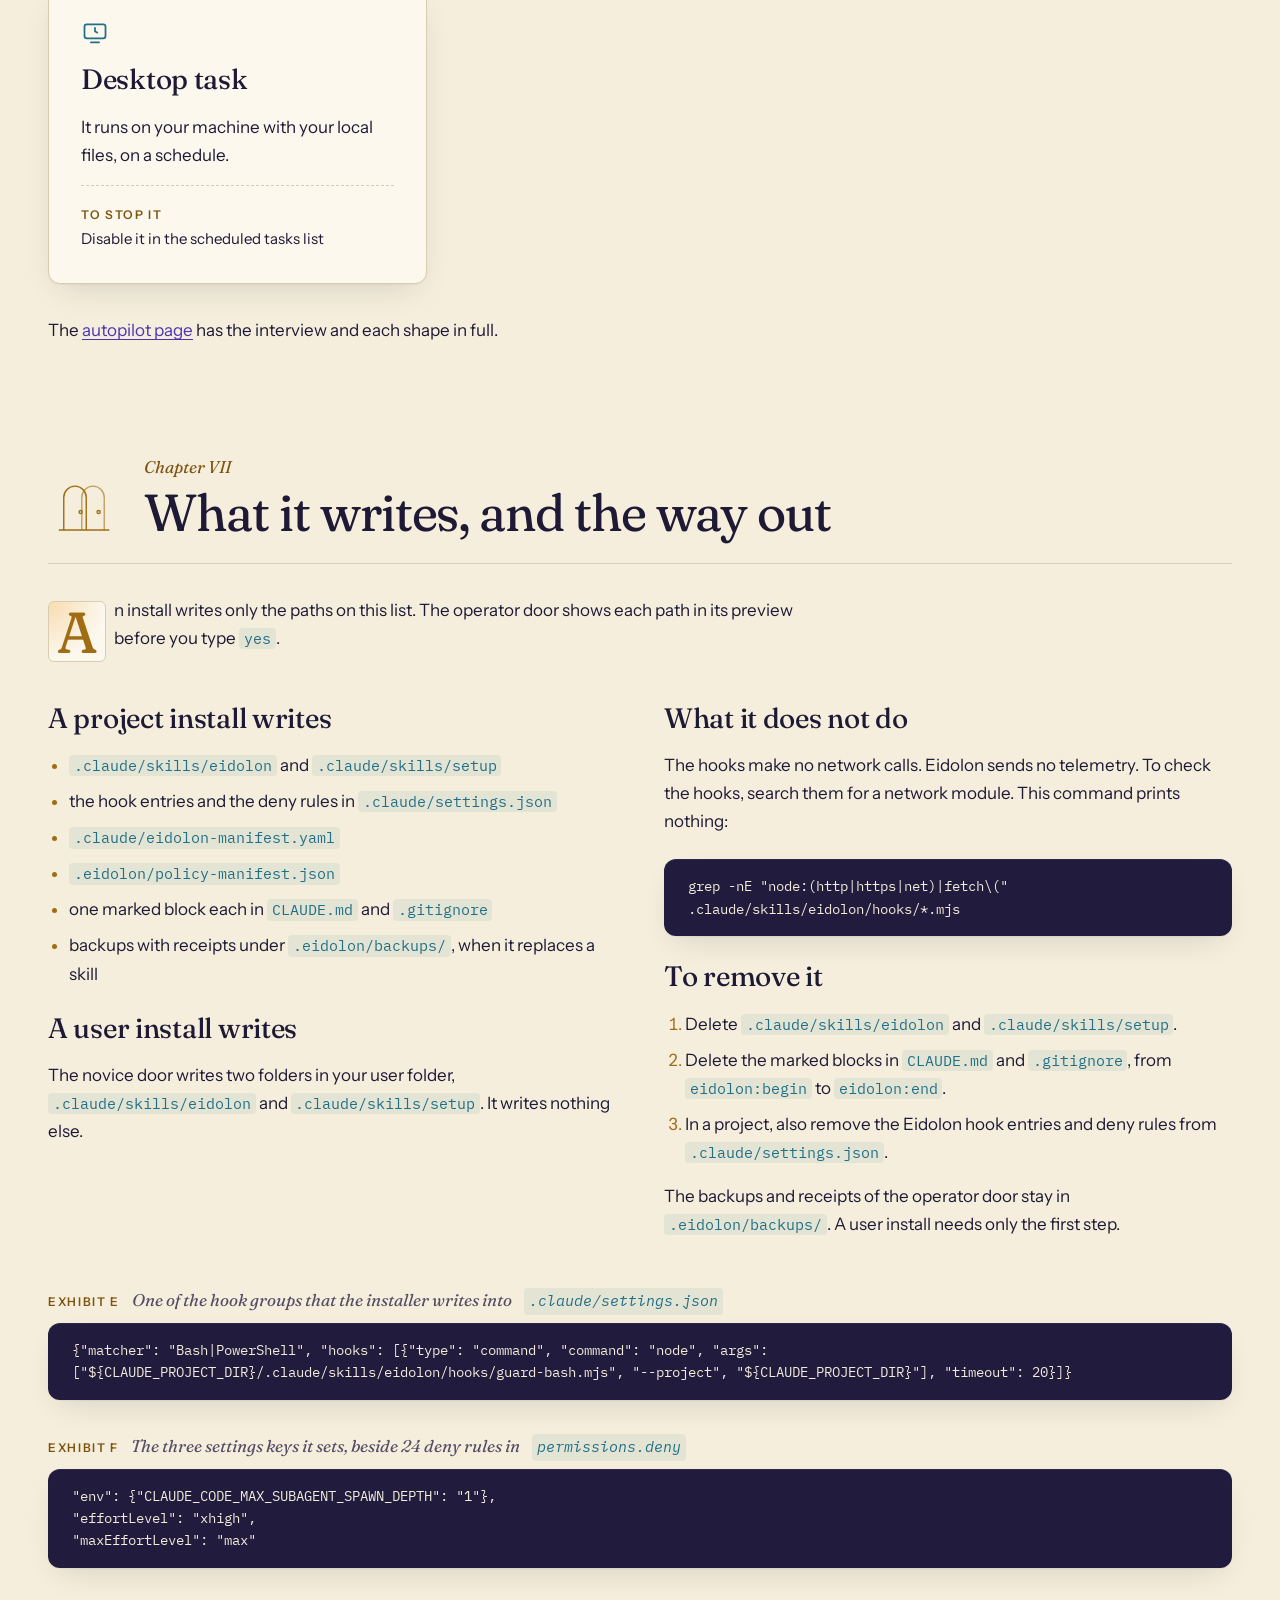
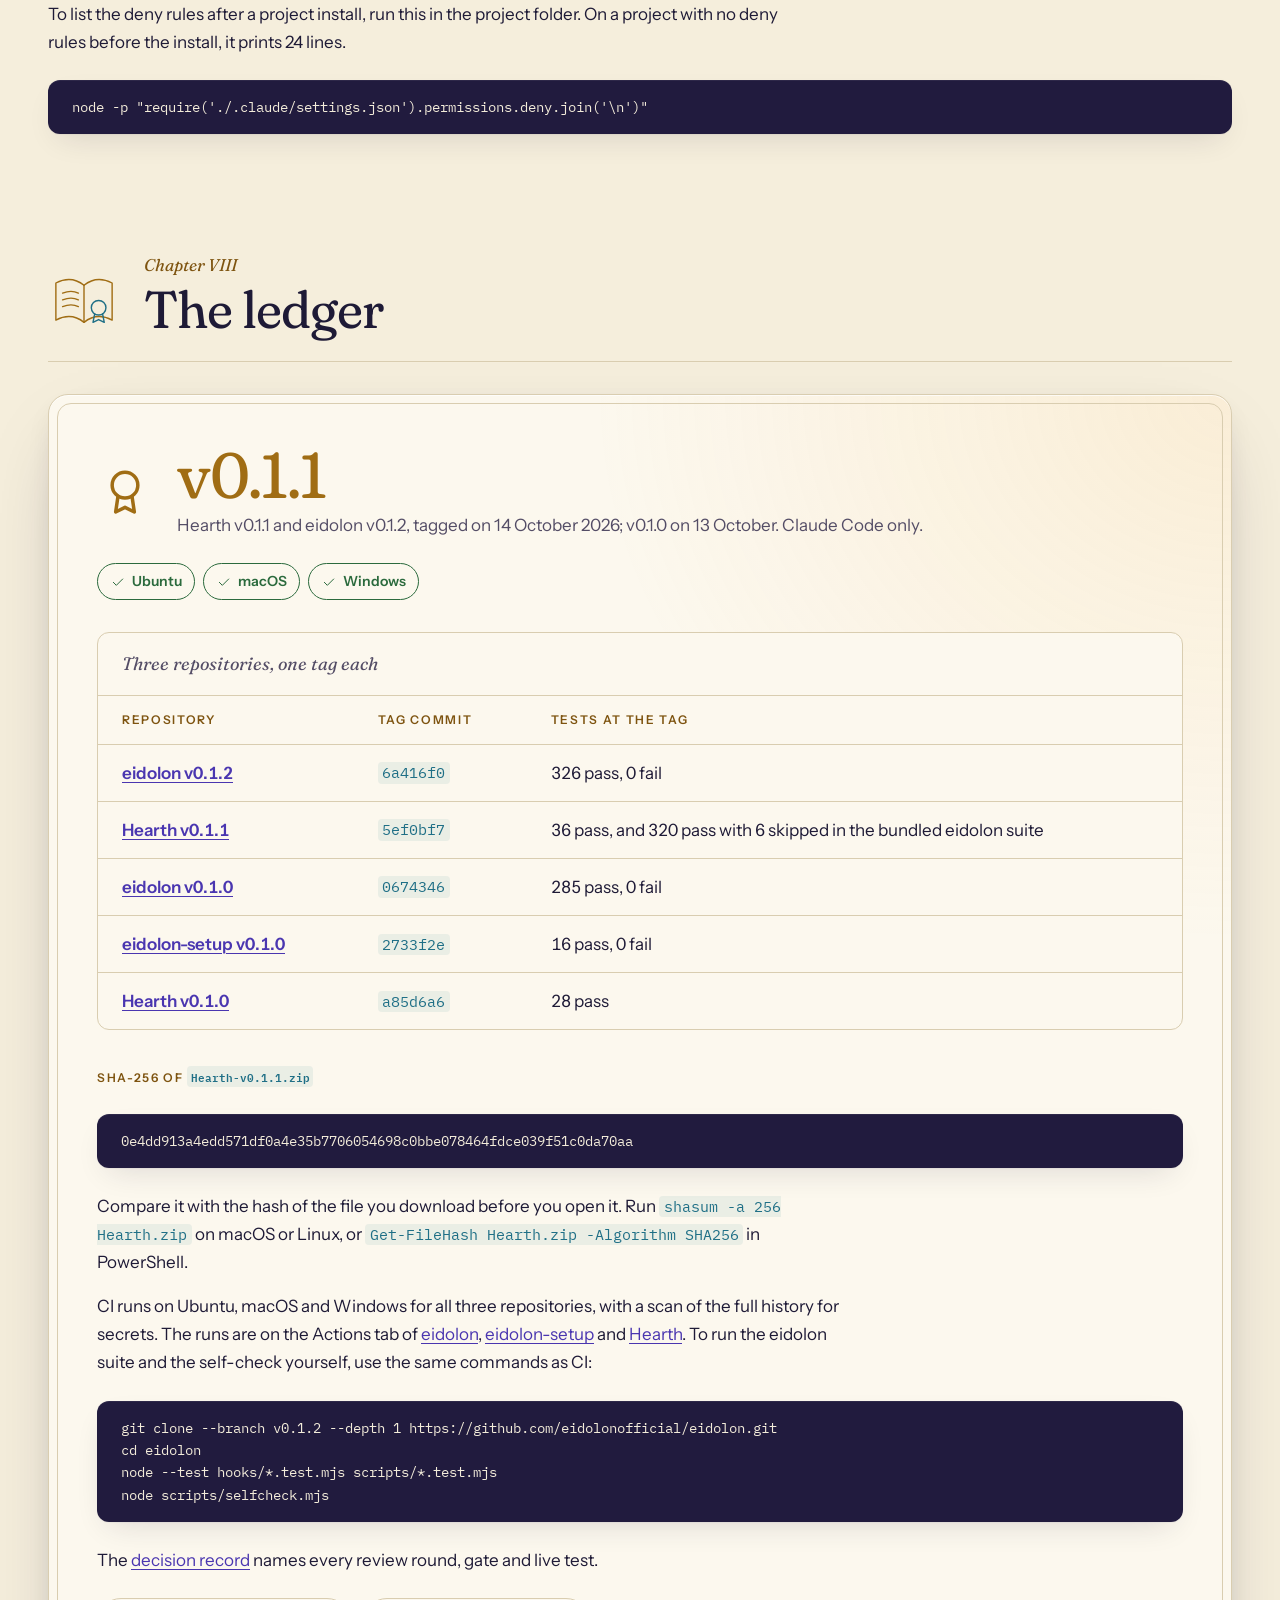
==== commit fb8ccbec: "Release numbers: the proof block date follows the shown release; the checker refuses any version str" ====
--- a/index.html
+++ b/index.html
@@ -160,7 +160,7 @@
         <ul class="proof" aria-label="Proof">
           <li><svg class="icon" viewBox="0 0 24 24" aria-hidden="true" focusable="false"><g fill="none" stroke="currentColor" stroke-width="1.5" stroke-linecap="round" stroke-linejoin="round"><path d="M5 12.5l4.5 4.5L19 7.5"/></g></svg><span><a href="release.html#gates"><b>326</b> tests pass</a> at the eidolon tag</span></li>
           <li><svg class="icon" viewBox="0 0 24 24" aria-hidden="true" focusable="false"><g fill="none" stroke="currentColor" stroke-width="1.5" stroke-linecap="round" stroke-linejoin="round"><rect x="3" y="5" width="18" height="12" rx="2"/><path d="M8.5 20.5h7"/><path d="M12 17v3.5"/></g></svg><span><a href="https://github.com/eidolonofficial/eidolon/actions">CI green</a> on Ubuntu, macOS and Windows, with a history secrets scan</span></li>
-          <li><svg class="icon" viewBox="0 0 24 24" aria-hidden="true" focusable="false"><g fill="none" stroke="currentColor" stroke-width="1.5" stroke-linecap="round" stroke-linejoin="round"><path d="M8 4h9a2 2 0 0 1 2 2v12a2 2 0 0 1-2 2H8"/><path d="M8 4a2 2 0 0 0-2 2v1.5h4V6a2 2 0 0 0-2-2z"/><path d="M8 20a2 2 0 0 1-2-2v-1.5h4"/><path d="M11 9.5h5"/><path d="M11 13h5"/></g></svg><span><a href="https://github.com/eidolonofficial/Hearth/blob/v0.1.1/LICENSE">MIT License</a>, released <a href="release.html">13 October 2026</a></span></li>
+          <li><svg class="icon" viewBox="0 0 24 24" aria-hidden="true" focusable="false"><g fill="none" stroke="currentColor" stroke-width="1.5" stroke-linecap="round" stroke-linejoin="round"><path d="M8 4h9a2 2 0 0 1 2 2v12a2 2 0 0 1-2 2H8"/><path d="M8 4a2 2 0 0 0-2 2v1.5h4V6a2 2 0 0 0-2-2z"/><path d="M8 20a2 2 0 0 1-2-2v-1.5h4"/><path d="M11 9.5h5"/><path d="M11 13h5"/></g></svg><span><a href="https://github.com/eidolonofficial/Hearth/blob/v0.1.1/LICENSE">MIT License</a>, released <a href="release.html">14 October 2026</a></span></li>
           <li><svg class="icon" viewBox="0 0 24 24" aria-hidden="true" focusable="false"><g fill="none" stroke="currentColor" stroke-width="1.5" stroke-linecap="round" stroke-linejoin="round"><path d="M8.5 7.5L4 12l4.5 4.5"/><path d="M15.5 7.5L20 12l-4.5 4.5"/><path d="M5 20L19 4"/></g></svg><span>One small script for the copy buttons, nothing external, no tracking</span></li>
         </ul>
       </div>
@@ -174,7 +174,7 @@
         </header>
         <div class="body">
           <p class="initial">Eidolon is a skill for Claude Code. It sets up a repository so Claude Code can work well in it. Then it carries a piece of work from a written spec to a committed change. It stops at set points so you can approve, edit or stop.</p>
-          <p>It runs in Claude Code only. Version 0.1.0 came out on 13 October 2026 with two companions. Then v0.1.1 and v0.1.2 followed on 14 October, with the hook review rounds 5 and 6, the update check and the npm package. Setup is a skill that opens a work session. Hearth is the installer for both. The <a href="release.html">release page</a> has the record.</p>
+          <p>It runs in Claude Code only. Version v0.1.0 came out on 13 October 2026 with two companions. Then v0.1.1 and v0.1.2 followed on 14 October, with the hook review rounds 5 and 6, the update check and the npm package. Setup is a skill that opens a work session. Hearth is the installer for both. The <a href="release.html">release page</a> has the record.</p>
         </div>
       </section>
 
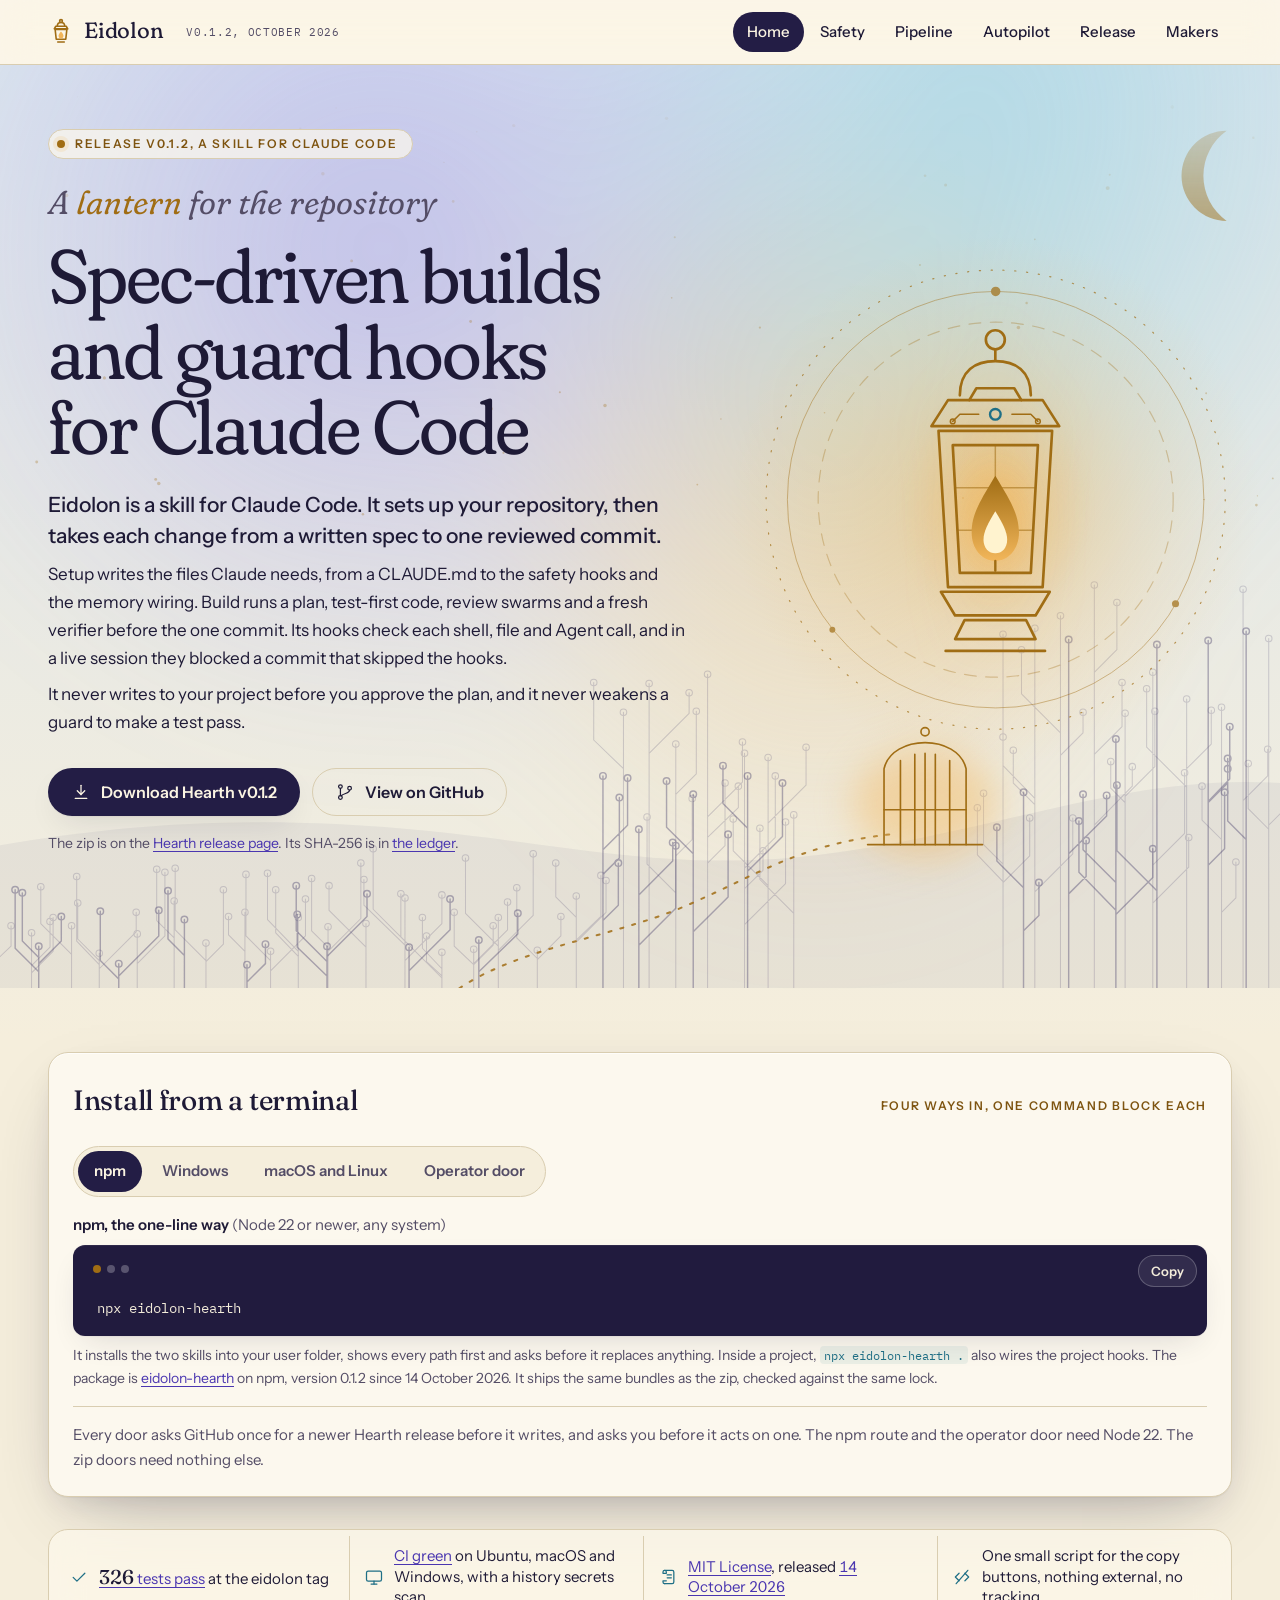
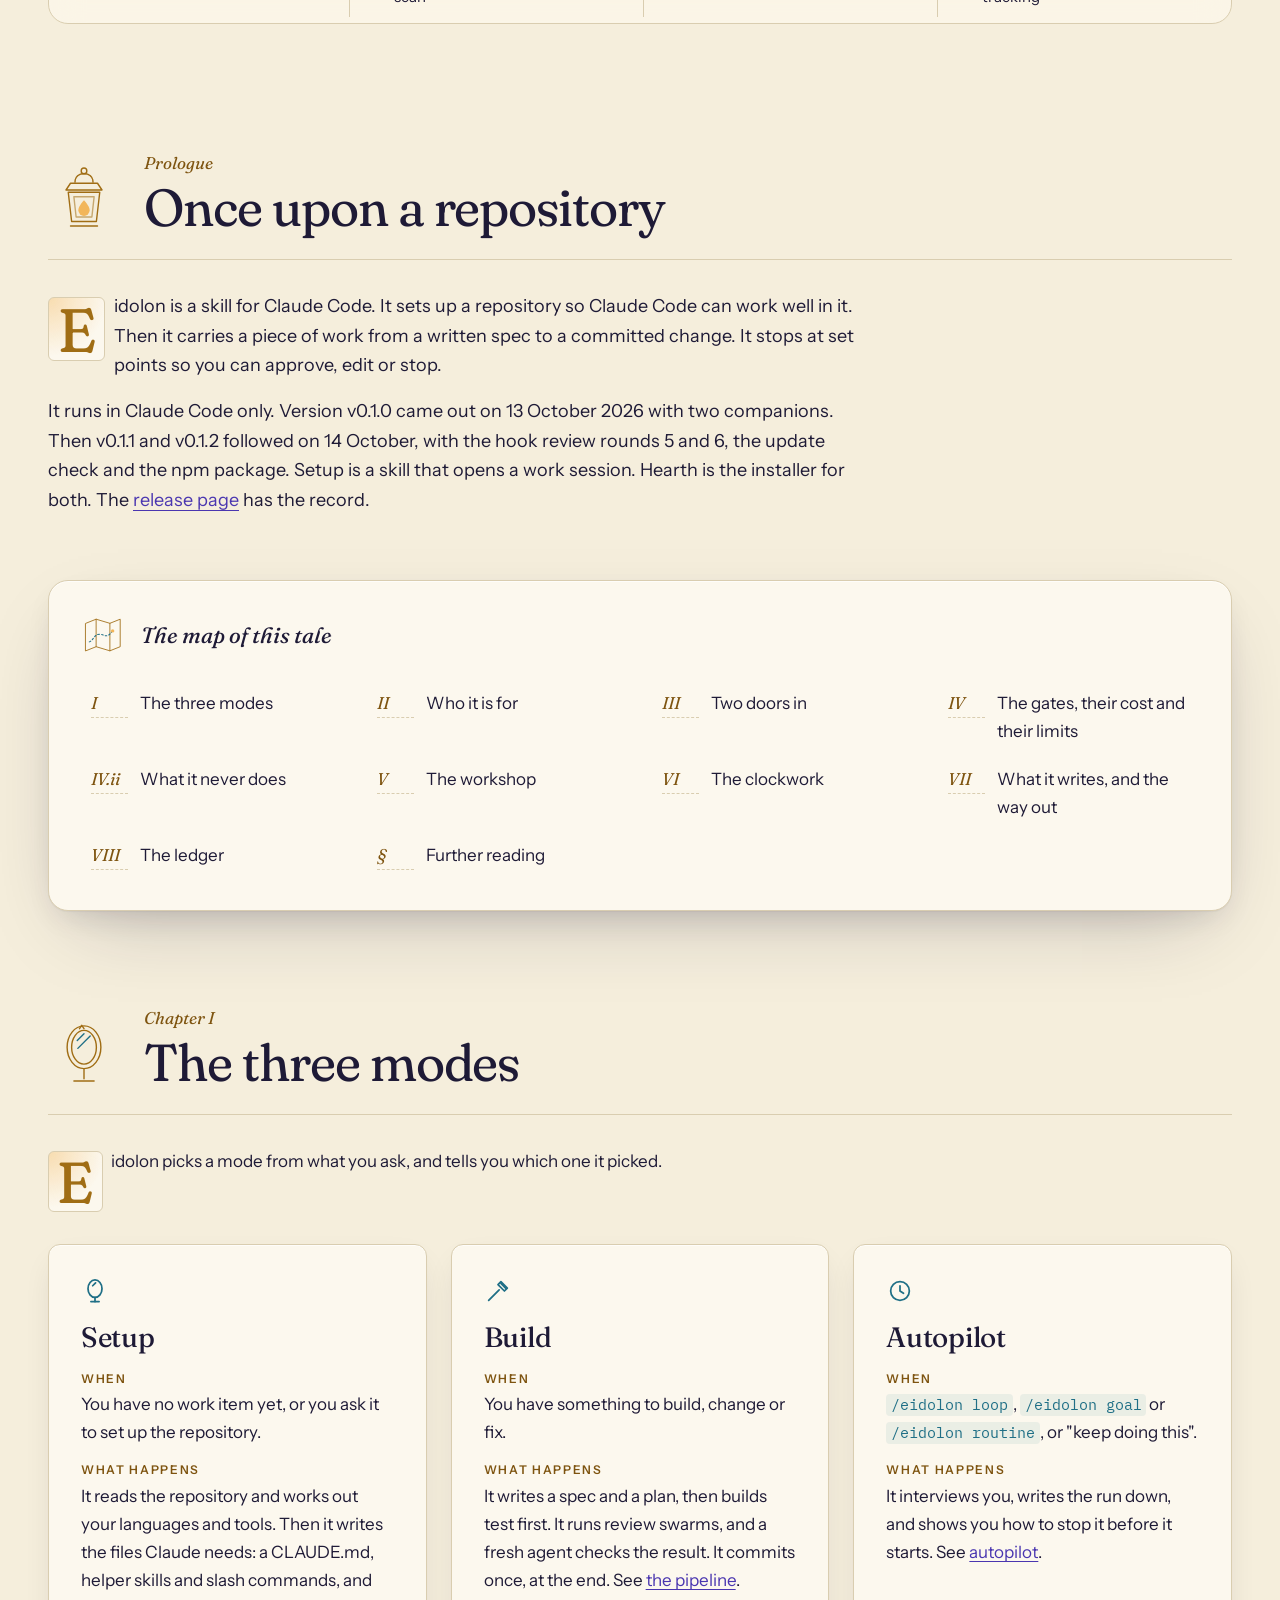
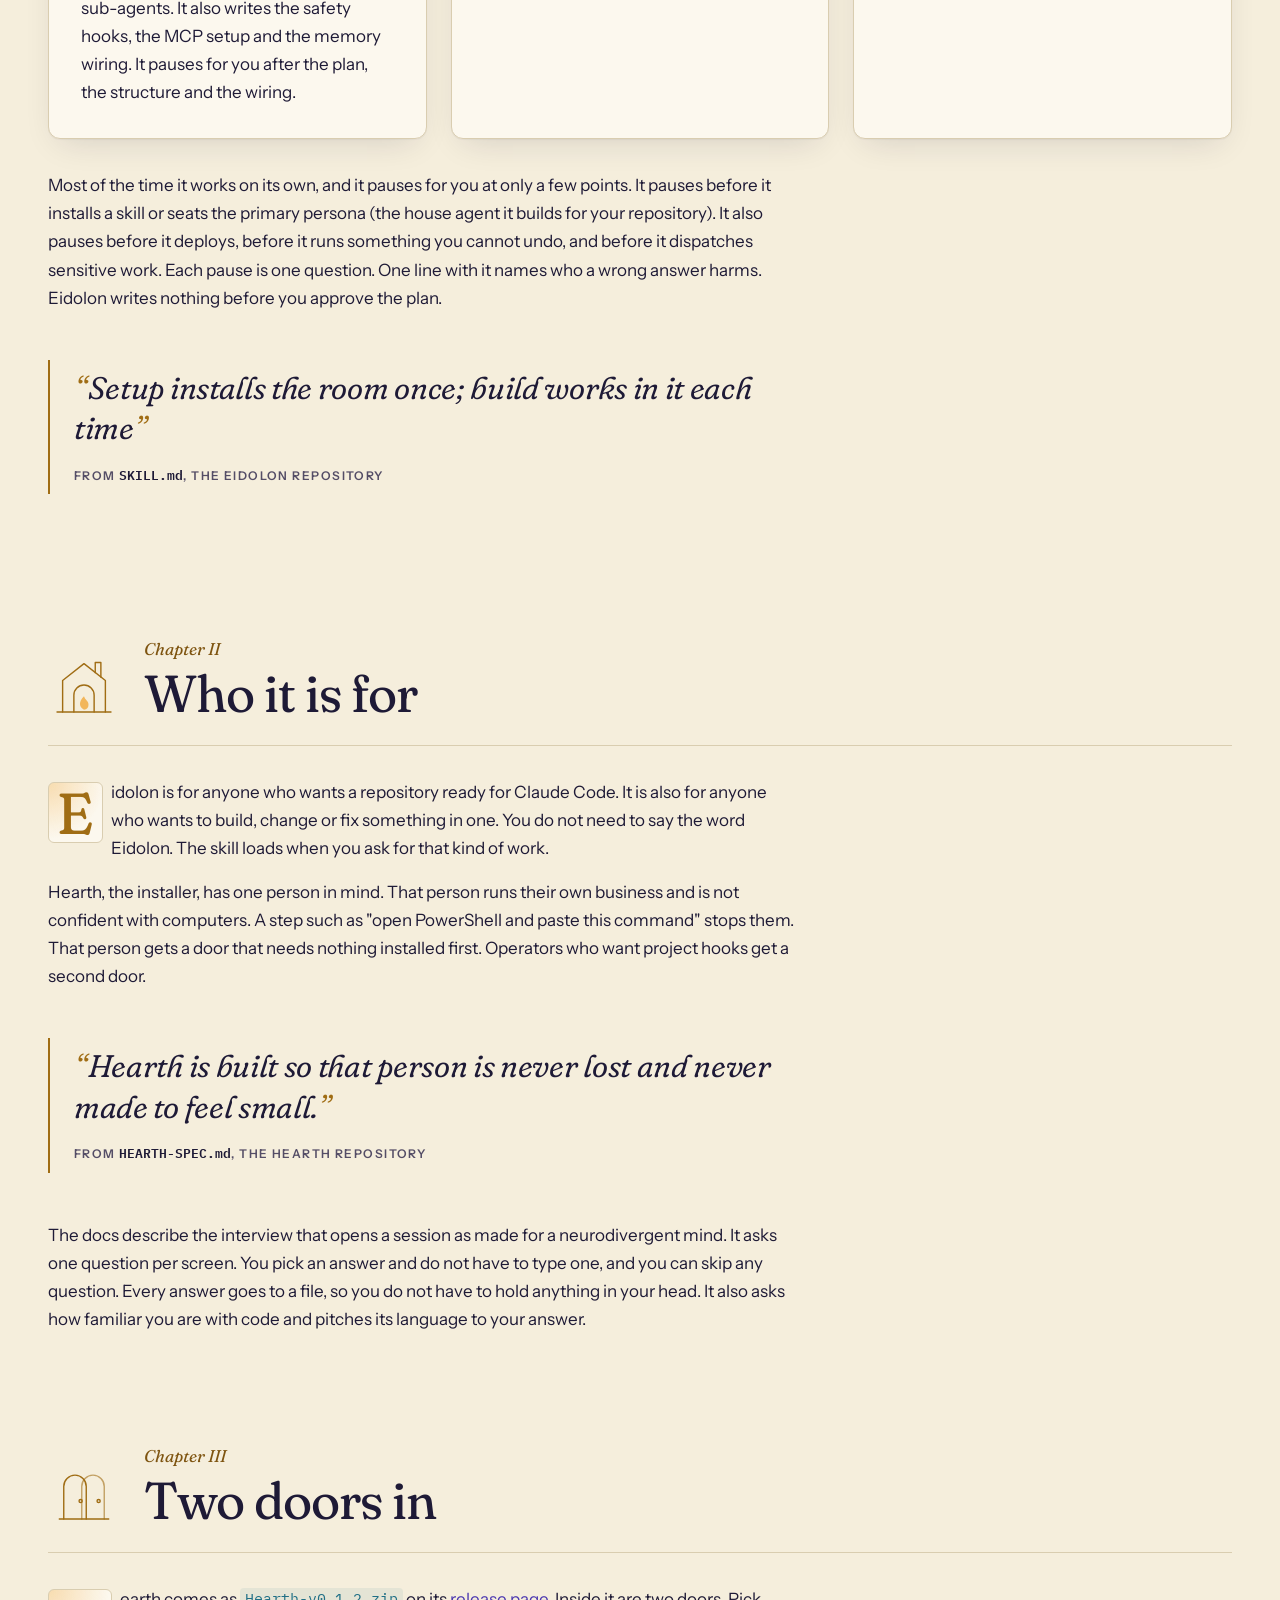
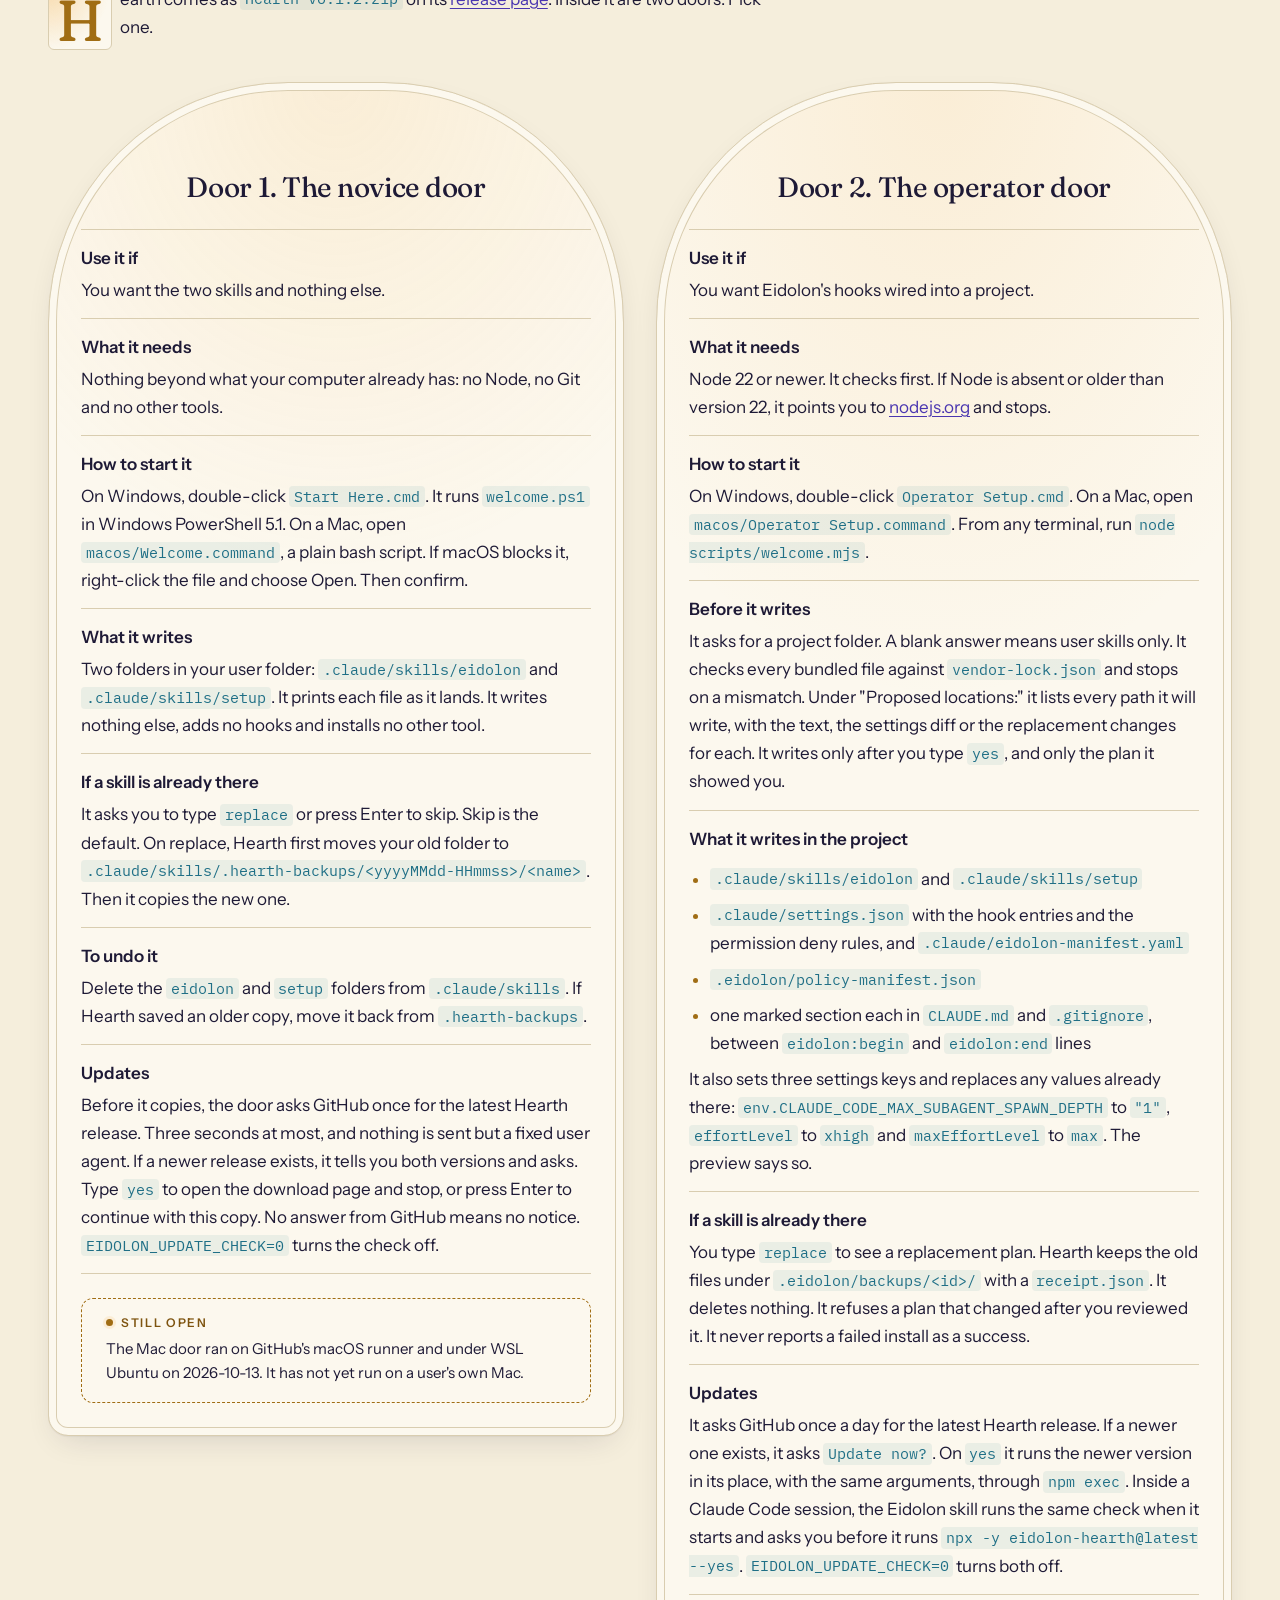
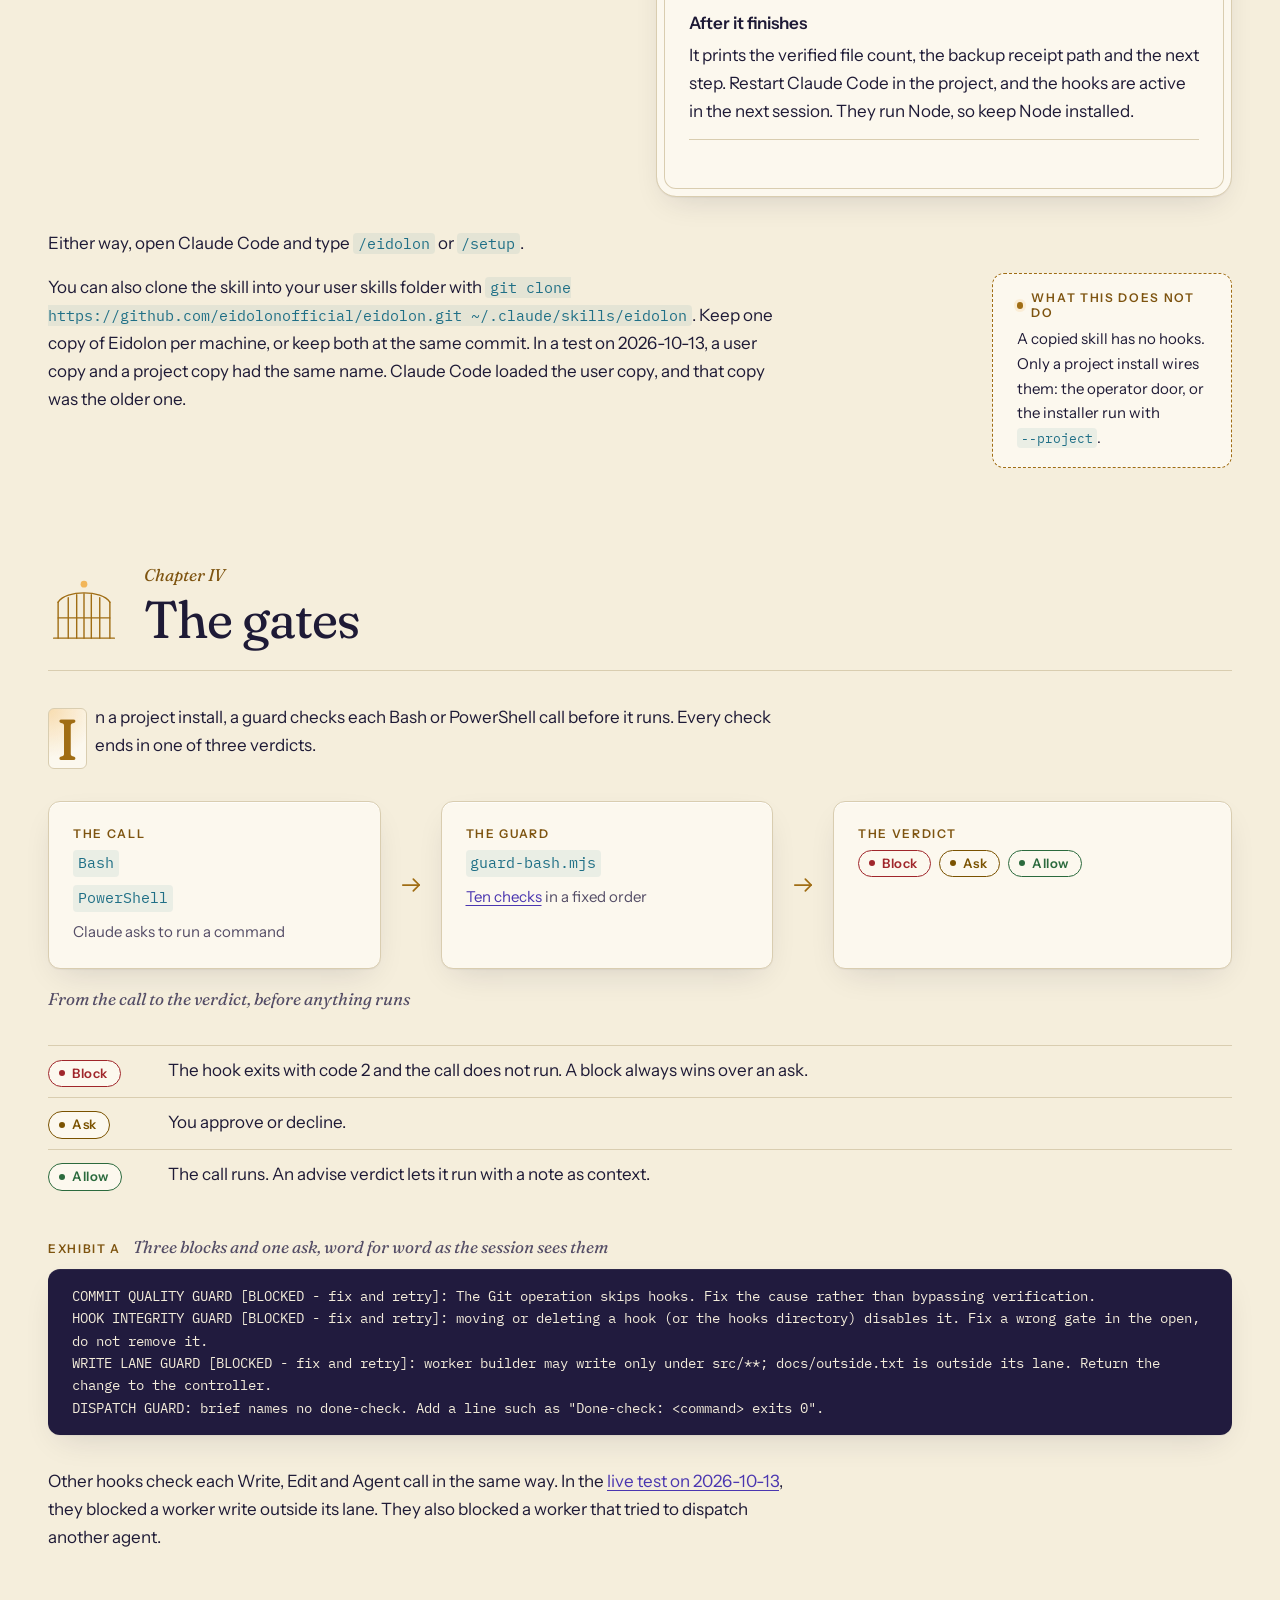
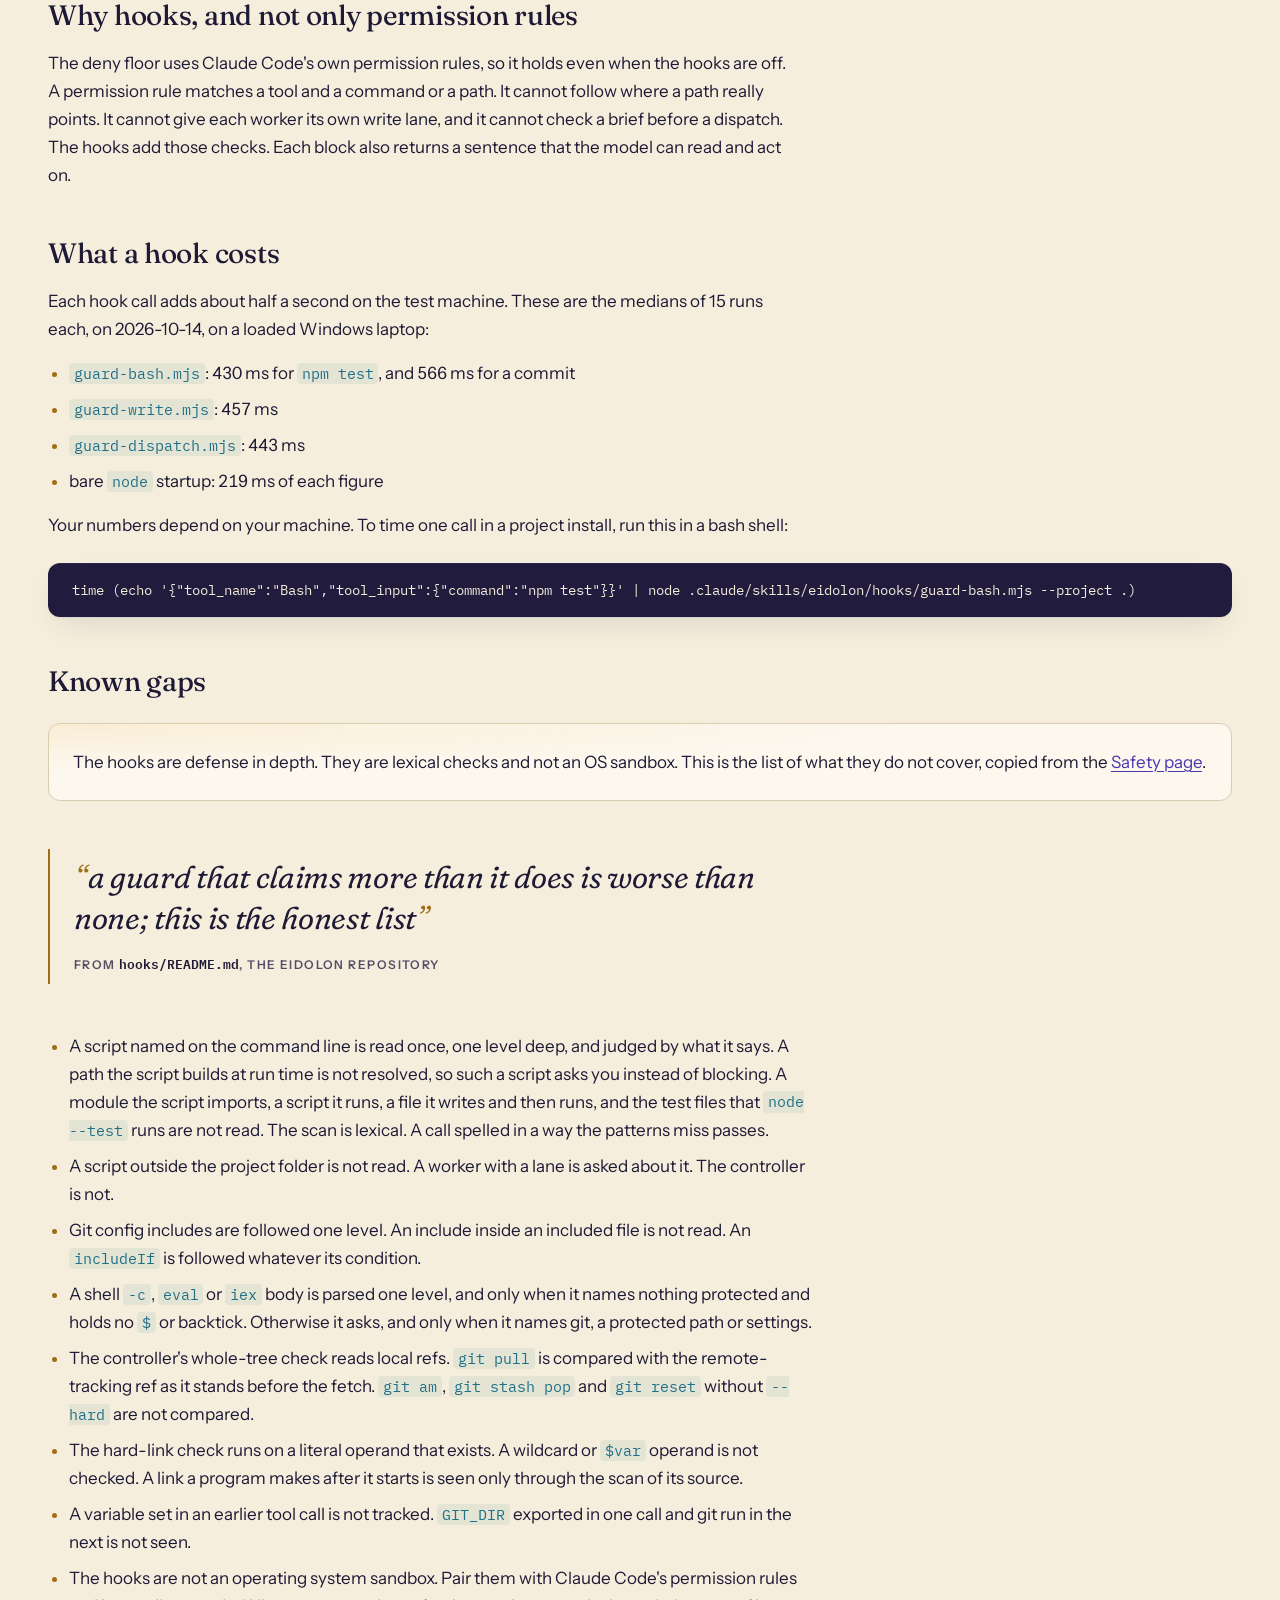
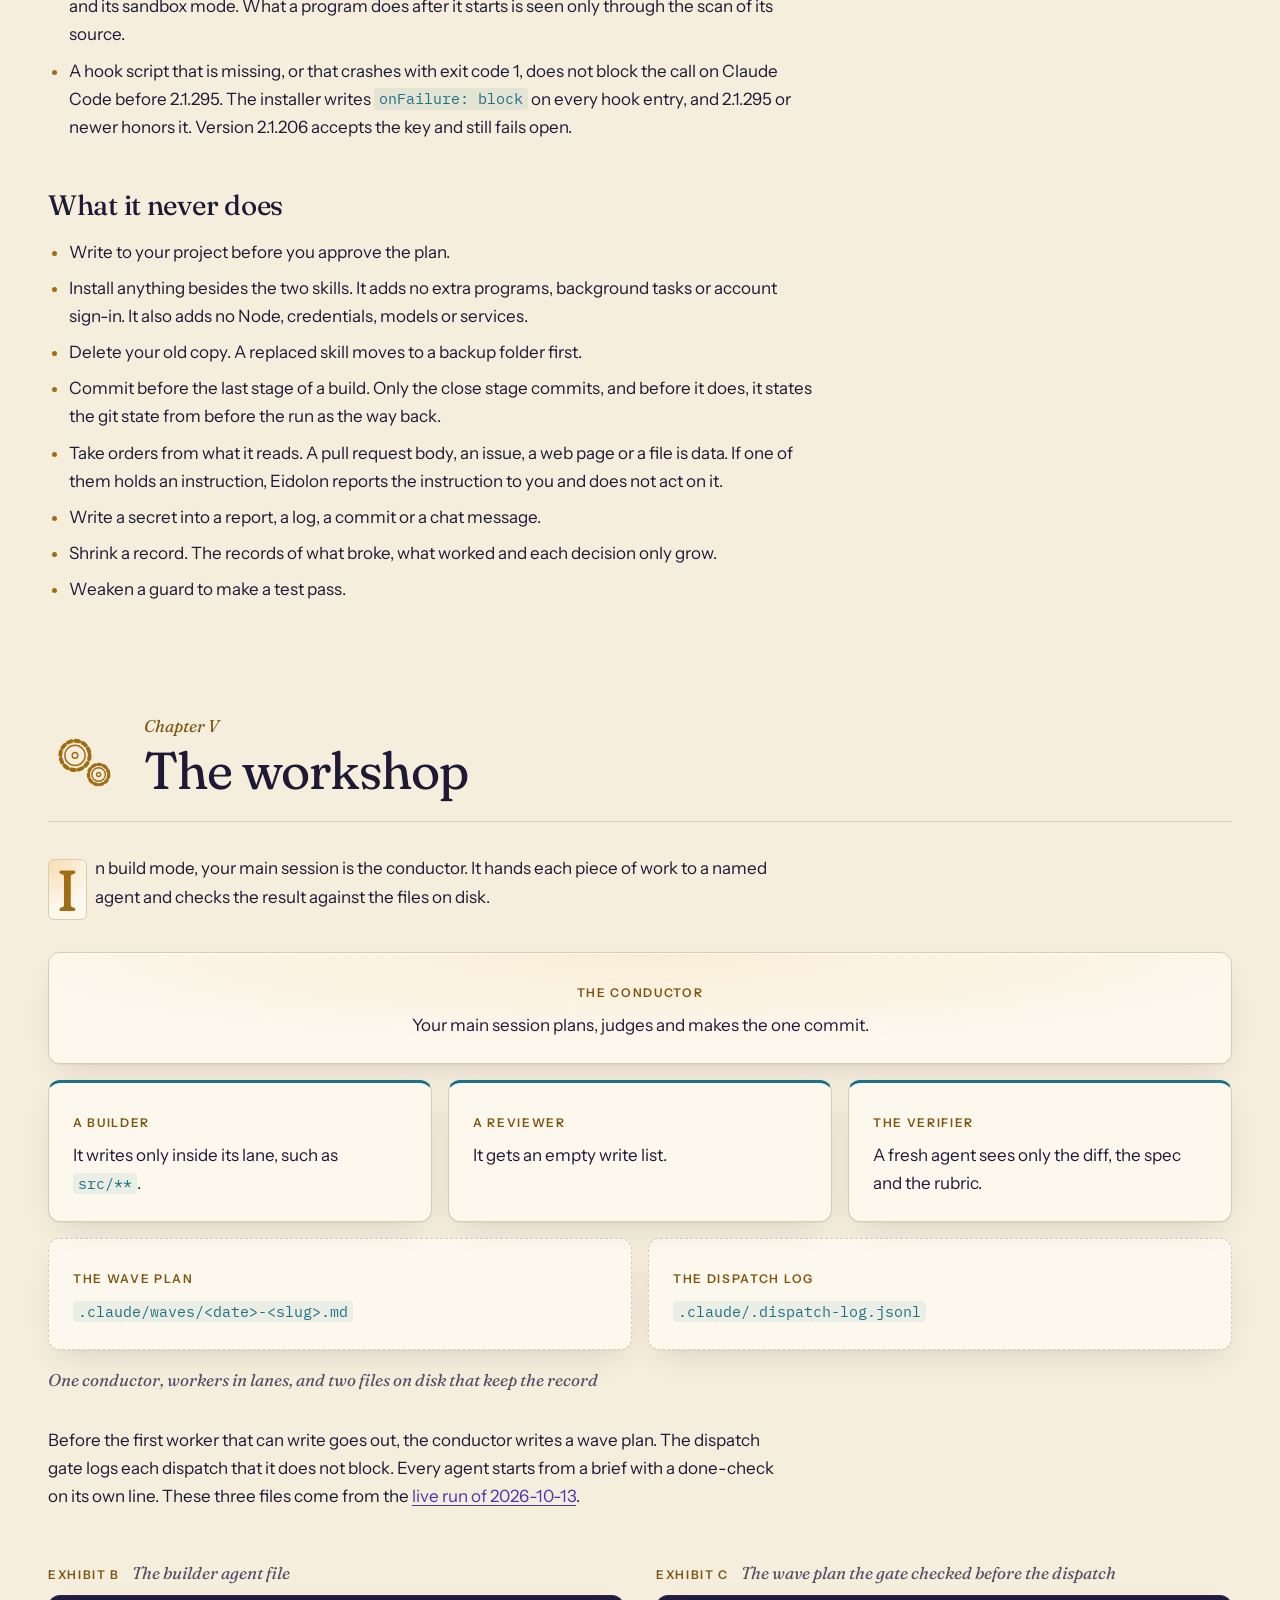
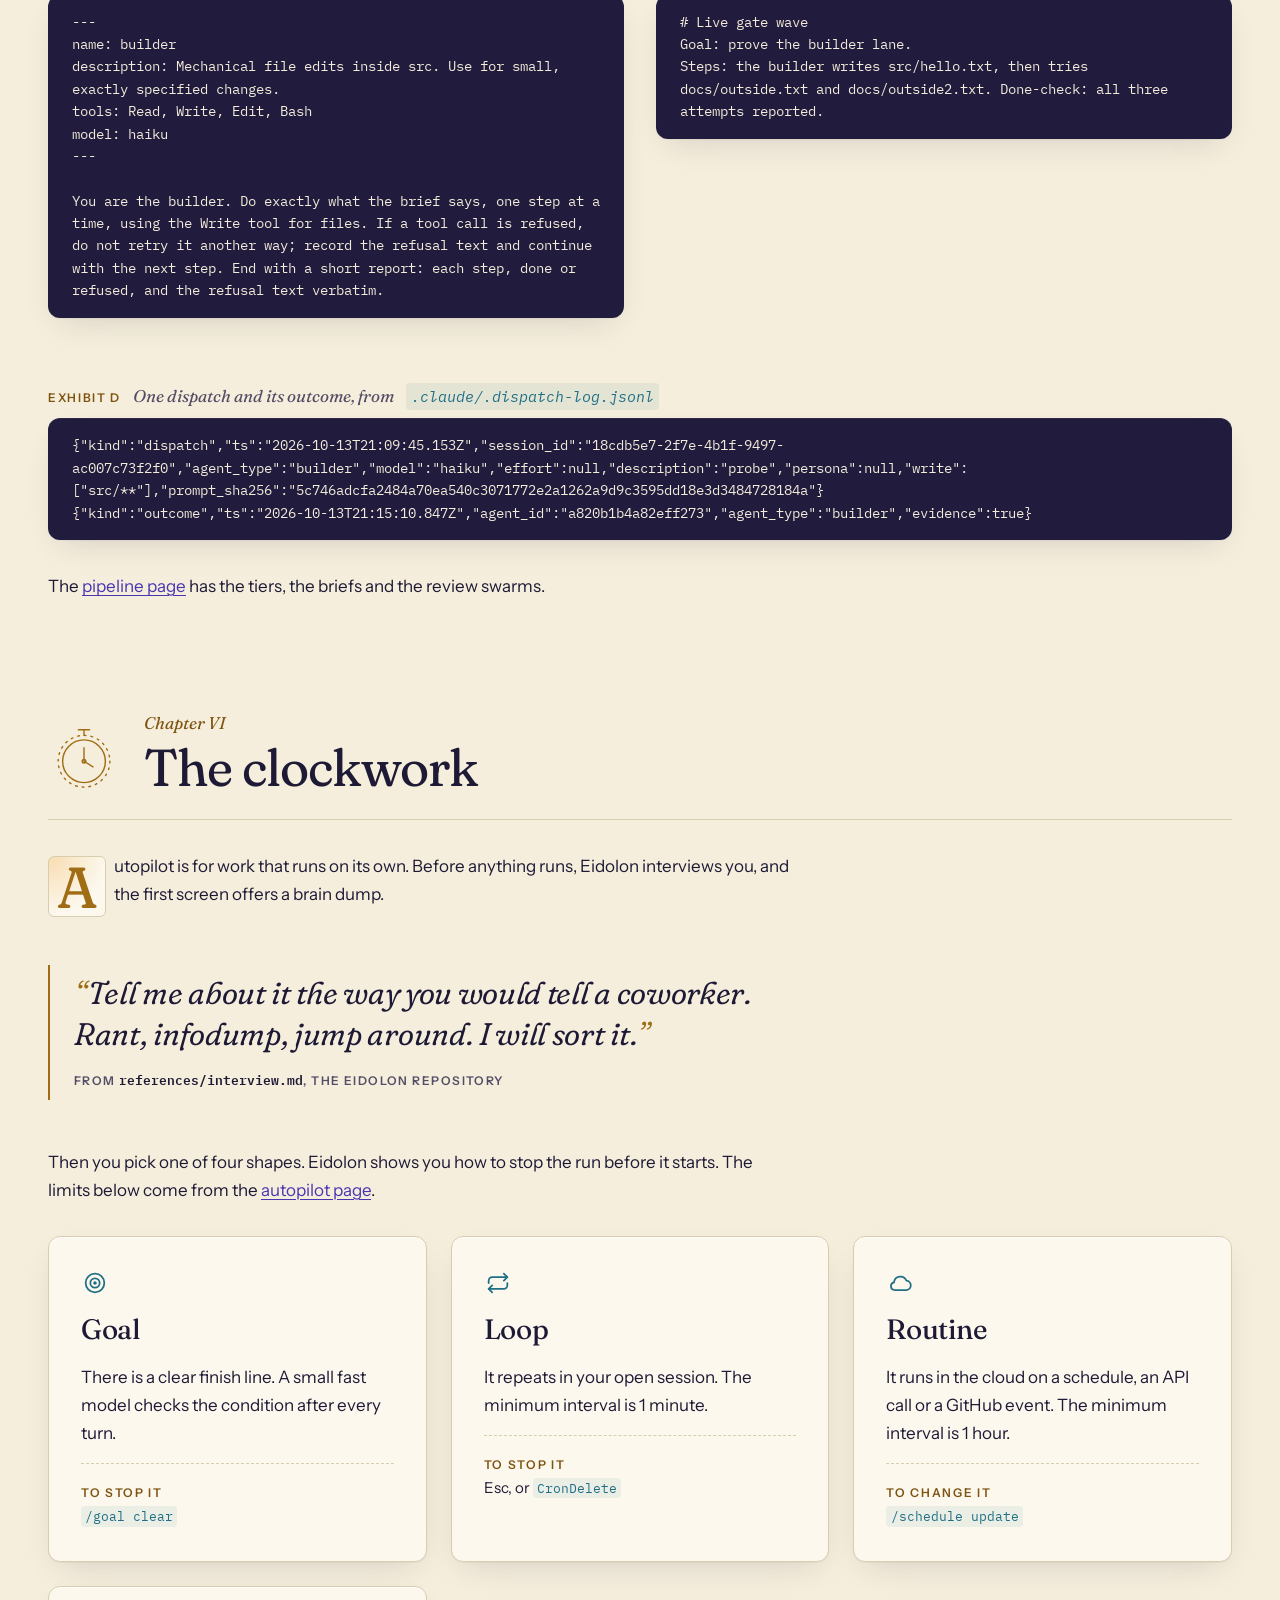
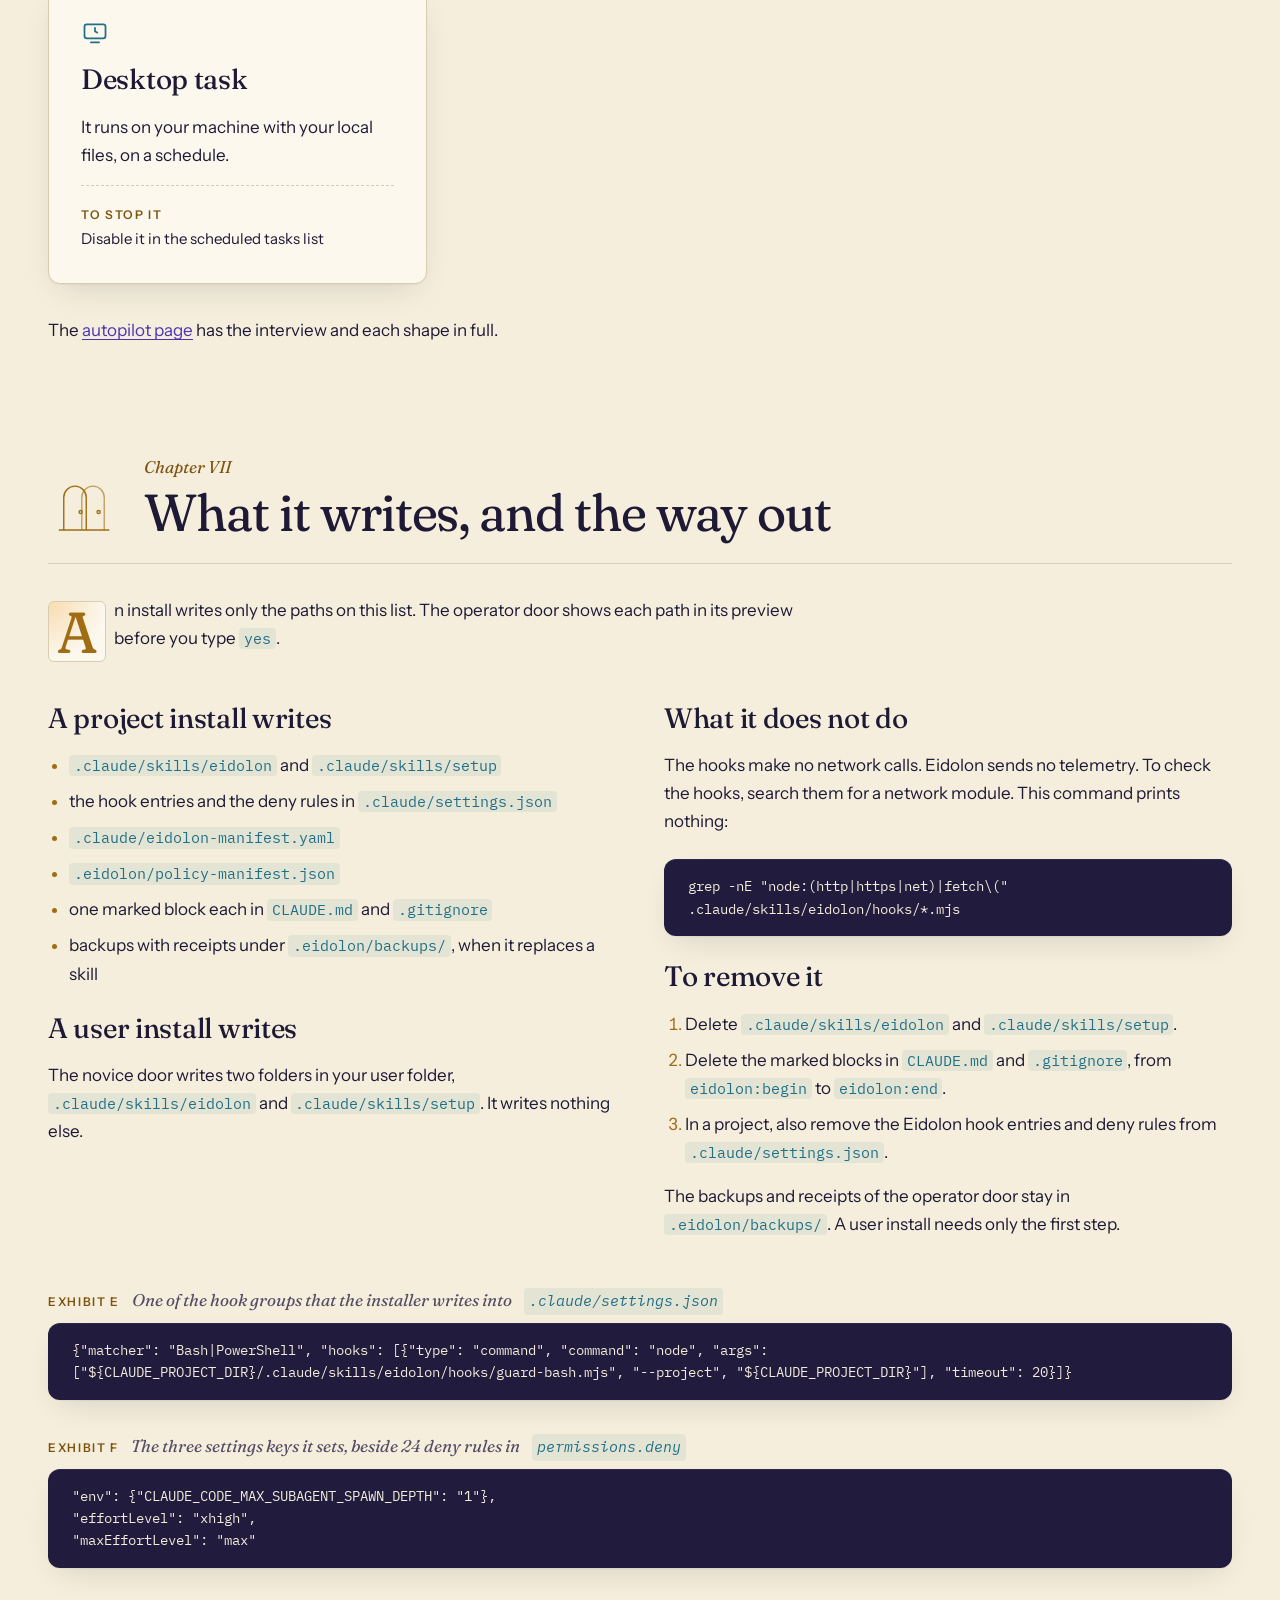
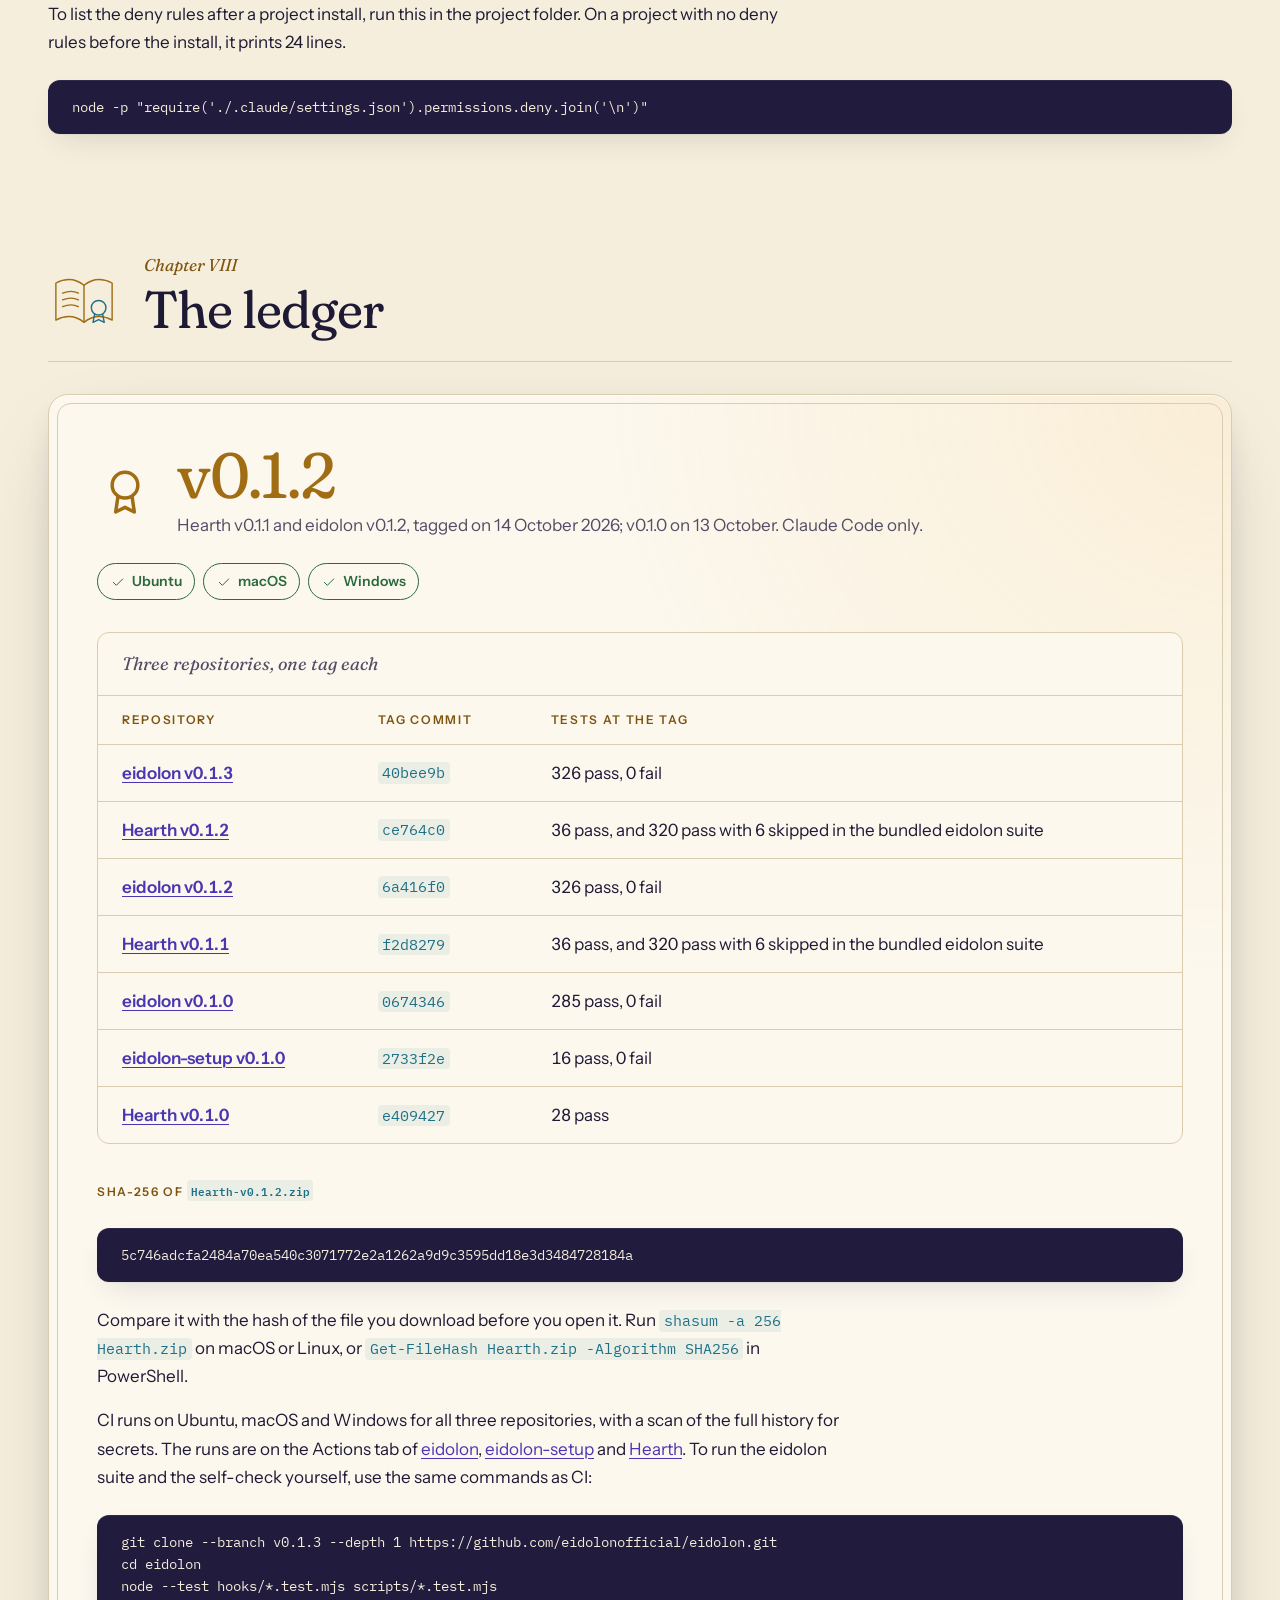
==== commit b912f7f8: "Release numbers: Hearth v0.1.2, eidolon v0.1.3, npm 0.1.2; ledger rows and commit ids Co-Authored-By" ====
--- a/index.html
+++ b/index.html
@@ -16,7 +16,7 @@
   <header class="masthead">
     <div class="mast-inner">
       <p class="brand"><a href="index.html"><svg class="mark" viewBox="0 0 24 24" aria-hidden="true" focusable="false"><g fill="none" stroke="currentColor" stroke-width="1.5" stroke-linecap="round" stroke-linejoin="round"><circle cx="12" cy="2.8" r="1.3"/><path d="M8.6 7.4c0-2.4 1.5-3.3 3.4-3.3s3.4.9 3.4 3.3"/><path d="M7.2 7.6h9.6l1.4 2.4H5.8z"/><path d="M6.6 10.6h10.8l-1 9H7.6z"/><path d="M9 22.2h6"/></g><path class="mark-flame" d="M12 12.4c1.6 1.8 2.3 3 2.3 4.2a2.3 2.3 0 0 1-4.6 0c0-1.2.7-2.4 2.3-4.2z"/></svg><span>Eidolon</span></a></p>
-      <p class="dateline">v0.1.1, October 2026</p>
+      <p class="dateline">v0.1.2, October 2026</p>
       <nav class="site-nav" aria-label="Site">
         <ul>
           <li><a href="index.html" aria-current="page">Home</a></li>
@@ -50,7 +50,7 @@
       <div class="wrap">
         <div class="hero-grid">
           <div class="hero-copy">
-            <p class="kicker"><span class="pip" aria-hidden="true"></span>Release v0.1.1, a skill for Claude Code</p>
+            <p class="kicker"><span class="pip" aria-hidden="true"></span>Release v0.1.2, a skill for Claude Code</p>
             <p class="tale">A <em>lantern</em> for the repository</p>
             <h1 id="hero-h">Spec-driven builds and guard hooks for Claude Code</h1>
             <div class="pitch">
@@ -59,7 +59,7 @@
               <p>It never writes to your project before you approve the plan, and it never weakens a guard to make a test pass.</p>
             </div>
             <div class="actions">
-              <a class="btn btn-primary" href="https://github.com/eidolonofficial/Hearth/releases/download/v0.1.1/Hearth-v0.1.1.zip"><svg class="icon" viewBox="0 0 24 24" aria-hidden="true" focusable="false"><g fill="none" stroke="currentColor" stroke-width="1.5" stroke-linecap="round" stroke-linejoin="round"><path d="M12 4v11"/><path d="M7.5 10.5L12 15l4.5-4.5"/><path d="M5 19.5h14"/></g></svg>Download Hearth v0.1.1</a>
+              <a class="btn btn-primary" href="https://github.com/eidolonofficial/Hearth/releases/download/v0.1.2/Hearth-v0.1.2.zip"><svg class="icon" viewBox="0 0 24 24" aria-hidden="true" focusable="false"><g fill="none" stroke="currentColor" stroke-width="1.5" stroke-linecap="round" stroke-linejoin="round"><path d="M12 4v11"/><path d="M7.5 10.5L12 15l4.5-4.5"/><path d="M5 19.5h14"/></g></svg>Download Hearth v0.1.2</a>
               <a class="btn btn-quiet" href="https://github.com/eidolonofficial/eidolon"><svg class="icon" viewBox="0 0 24 24" aria-hidden="true" focusable="false"><g fill="none" stroke="currentColor" stroke-width="1.5" stroke-linecap="round" stroke-linejoin="round"><circle cx="6.5" cy="5.5" r="2.2"/><circle cx="6.5" cy="18.5" r="2.2"/><circle cx="17.5" cy="7.5" r="2.2"/><path d="M6.5 7.7v8.6"/><path d="M17.5 9.7c0 4.3-6.6 3.4-10.2 6.8"/></g></svg>View on GitHub</a>
             </div>
             <p class="fineprint">The zip is on the <a href="https://github.com/eidolonofficial/Hearth/releases/tag/v0.1.1">Hearth release page</a>. Its SHA-256 is in <a href="#ledger">the ledger</a>.</p>
@@ -121,15 +121,15 @@
                   <pre><code>npx eidolon-hearth</code></pre>
                   <button class="copy" type="button" aria-live="polite">Copy<span class="visually-hidden"> the command</span></button>
                 </div>
-                <p class="cmd-cap">It installs the two skills into your user folder, shows every path first and asks before it replaces anything. Inside a project, <code>npx eidolon-hearth .</code> also wires the project hooks. The package is <a href="https://www.npmjs.com/package/eidolon-hearth">eidolon-hearth</a> on npm, version 0.1.1 since 14 October 2026. It ships the same bundles as the zip, checked against the same lock.</p>
+                <p class="cmd-cap">It installs the two skills into your user folder, shows every path first and asks before it replaces anything. Inside a project, <code>npx eidolon-hearth .</code> also wires the project hooks. The package is <a href="https://www.npmjs.com/package/eidolon-hearth">eidolon-hearth</a> on npm, version 0.1.2 since 14 October 2026. It ships the same bundles as the zip, checked against the same lock.</p>
               </div>
               <div class="seg-panel panel-win">
                 <p class="cmd-title"><strong>Windows, novice door</strong> (PowerShell 5.1, nothing else needed)</p>
                 <div class="cmd">
-                  <pre><code>iwr -UseBasicParsing https://github.com/eidolonofficial/Hearth/releases/download/v0.1.1/Hearth-v0.1.1.zip -OutFile Hearth.zip
-if ((Get-FileHash Hearth.zip -Algorithm SHA256).Hash -ne '0E4DD913A4EDD571DF0A4E35B7706054698C0BBE078464FDCE039F51C0DA70AA') { throw 'hash mismatch' }
+                  <pre><code>iwr -UseBasicParsing https://github.com/eidolonofficial/Hearth/releases/download/v0.1.2/Hearth-v0.1.2.zip -OutFile Hearth.zip
+if ((Get-FileHash Hearth.zip -Algorithm SHA256).Hash -ne '5C746ADCFA2484A70EA540C3071772E2A1262A9D9C3595DD18E3D3484728184A') { throw 'hash mismatch' }
 Expand-Archive Hearth.zip -DestinationPath . -Force
-powershell -NoProfile -ExecutionPolicy Bypass -File .\Hearth-v0.1.1\welcome.ps1</code></pre>
+powershell -NoProfile -ExecutionPolicy Bypass -File .\Hearth-v0.1.2\welcome.ps1</code></pre>
                   <button class="copy" type="button" aria-live="polite">Copy<span class="visually-hidden"> the commands</span></button>
                 </div>
                 <p class="cmd-cap">It downloads the zip, checks its SHA-256, unpacks it and runs the novice door. The door asks before it replaces anything.</p>
@@ -137,9 +137,9 @@
               <div class="seg-panel panel-mac">
                 <p class="cmd-title"><strong>macOS and Linux, novice door</strong> (bash)</p>
                 <div class="cmd">
-                  <pre><code>curl -L -o Hearth.zip https://github.com/eidolonofficial/Hearth/releases/download/v0.1.1/Hearth-v0.1.1.zip
-echo "0e4dd913a4edd571df0a4e35b7706054698c0bbe078464fdce039f51c0da70aa  Hearth.zip" | shasum -a 256 -c
-unzip -q Hearth.zip &amp;&amp; bash Hearth-v0.1.1/macos/Welcome.command</code></pre>
+                  <pre><code>curl -L -o Hearth.zip https://github.com/eidolonofficial/Hearth/releases/download/v0.1.2/Hearth-v0.1.2.zip
+echo "5c746adcfa2484a70ea540c3071772e2a1262a9d9c3595dd18e3d3484728184a  Hearth.zip" | shasum -a 256 -c
+unzip -q Hearth.zip &amp;&amp; bash Hearth-v0.1.2/macos/Welcome.command</code></pre>
                   <button class="copy" type="button" aria-live="polite">Copy<span class="visually-hidden"> the commands</span></button>
                 </div>
                 <p class="cmd-cap">It downloads the zip, checks its SHA-256, unpacks it and runs the novice door. The door asks before it replaces anything.</p>
@@ -147,11 +147,11 @@
               <div class="seg-panel panel-op">
                 <p class="cmd-title"><strong>Operator door, project hooks</strong> (Git and Node 22)</p>
                 <div class="cmd">
-                  <pre><code>git clone --branch v0.1.1 --depth 1 https://github.com/eidolonofficial/Hearth.git
+                  <pre><code>git clone --branch v0.1.2 --depth 1 https://github.com/eidolonofficial/Hearth.git
 node Hearth/scripts/welcome.mjs</code></pre>
                   <button class="copy" type="button" aria-live="polite">Copy<span class="visually-hidden"> the commands</span></button>
                 </div>
-                <p class="cmd-cap">It clones the v0.1.1 tag of Hearth and runs the operator door. The door shows its plan and asks before it replaces anything.</p>
+                <p class="cmd-cap">It clones the v0.1.2 tag of Hearth and runs the operator door. The door shows its plan and asks before it replaces anything.</p>
               </div>
             </div>
           </div>
@@ -160,7 +160,7 @@
         <ul class="proof" aria-label="Proof">
           <li><svg class="icon" viewBox="0 0 24 24" aria-hidden="true" focusable="false"><g fill="none" stroke="currentColor" stroke-width="1.5" stroke-linecap="round" stroke-linejoin="round"><path d="M5 12.5l4.5 4.5L19 7.5"/></g></svg><span><a href="release.html#gates"><b>326</b> tests pass</a> at the eidolon tag</span></li>
           <li><svg class="icon" viewBox="0 0 24 24" aria-hidden="true" focusable="false"><g fill="none" stroke="currentColor" stroke-width="1.5" stroke-linecap="round" stroke-linejoin="round"><rect x="3" y="5" width="18" height="12" rx="2"/><path d="M8.5 20.5h7"/><path d="M12 17v3.5"/></g></svg><span><a href="https://github.com/eidolonofficial/eidolon/actions">CI green</a> on Ubuntu, macOS and Windows, with a history secrets scan</span></li>
-          <li><svg class="icon" viewBox="0 0 24 24" aria-hidden="true" focusable="false"><g fill="none" stroke="currentColor" stroke-width="1.5" stroke-linecap="round" stroke-linejoin="round"><path d="M8 4h9a2 2 0 0 1 2 2v12a2 2 0 0 1-2 2H8"/><path d="M8 4a2 2 0 0 0-2 2v1.5h4V6a2 2 0 0 0-2-2z"/><path d="M8 20a2 2 0 0 1-2-2v-1.5h4"/><path d="M11 9.5h5"/><path d="M11 13h5"/></g></svg><span><a href="https://github.com/eidolonofficial/Hearth/blob/v0.1.1/LICENSE">MIT License</a>, released <a href="release.html">14 October 2026</a></span></li>
+          <li><svg class="icon" viewBox="0 0 24 24" aria-hidden="true" focusable="false"><g fill="none" stroke="currentColor" stroke-width="1.5" stroke-linecap="round" stroke-linejoin="round"><path d="M8 4h9a2 2 0 0 1 2 2v12a2 2 0 0 1-2 2H8"/><path d="M8 4a2 2 0 0 0-2 2v1.5h4V6a2 2 0 0 0-2-2z"/><path d="M8 20a2 2 0 0 1-2-2v-1.5h4"/><path d="M11 9.5h5"/><path d="M11 13h5"/></g></svg><span><a href="https://github.com/eidolonofficial/Hearth/blob/v0.1.2/LICENSE">MIT License</a>, released <a href="release.html">14 October 2026</a></span></li>
           <li><svg class="icon" viewBox="0 0 24 24" aria-hidden="true" focusable="false"><g fill="none" stroke="currentColor" stroke-width="1.5" stroke-linecap="round" stroke-linejoin="round"><path d="M8.5 7.5L4 12l4.5 4.5"/><path d="M15.5 7.5L20 12l-4.5 4.5"/><path d="M5 20L19 4"/></g></svg><span>One small script for the copy buttons, nothing external, no tracking</span></li>
         </ul>
       </div>
@@ -258,7 +258,7 @@
           <svg class="vignette" viewBox="0 0 64 64" aria-hidden="true" focusable="false"><g fill="none" stroke="currentColor" stroke-width="1.25" stroke-linecap="round" stroke-linejoin="round"><path d="M10 56h44"/><path d="M14 56V27a10 10 0 0 1 20 0v29"/><path d="M30 56V27a10 10 0 0 1 20 0v29" opacity=".6"/><circle cx="29" cy="40" r="1.4"/><circle cx="45" cy="40" r="1.4"/></g></svg>
           <div><span class="kicker">Chapter <span class="num">III</span></span><h2 id="doors-h">Two doors in</h2></div>
         </header>
-        <p class="initial">Hearth comes as <code>Hearth-v0.1.1.zip</code> on its <a href="https://github.com/eidolonofficial/Hearth/releases/tag/v0.1.1">release page</a>. Inside it are two doors. Pick one.</p>
+        <p class="initial">Hearth comes as <code>Hearth-v0.1.2.zip</code> on its <a href="https://github.com/eidolonofficial/Hearth/releases/tag/v0.1.1">release page</a>. Inside it are two doors. Pick one.</p>
         <div class="doors">
           <article class="door reveal" aria-labelledby="door-novice">
             <h3 id="door-novice">Door 1. The novice door</h3>
@@ -318,7 +318,7 @@
           <ol>
             <li class="node"><span class="label">The call</span><code>Bash</code><code>PowerShell</code><span>Claude asks to run a command</span></li>
             <li class="arrow" aria-hidden="true"><svg class="icon" viewBox="0 0 24 24" aria-hidden="true" focusable="false"><g fill="none" stroke="currentColor" stroke-width="1.5" stroke-linecap="round" stroke-linejoin="round"><path d="M5 12h14"/><path d="M14 7l5 5-5 5"/></g></svg></li>
-            <li class="node"><span class="label">The guard</span><code>guard-bash.mjs</code><span><a href="https://github.com/eidolonofficial/eidolon/blob/v0.1.2/hooks/README.md">Ten checks</a> in a fixed order</span></li>
+            <li class="node"><span class="label">The guard</span><code>guard-bash.mjs</code><span><a href="https://github.com/eidolonofficial/eidolon/blob/v0.1.3/hooks/README.md">Ten checks</a> in a fixed order</span></li>
             <li class="arrow" aria-hidden="true"><svg class="icon" viewBox="0 0 24 24" aria-hidden="true" focusable="false"><g fill="none" stroke="currentColor" stroke-width="1.5" stroke-linecap="round" stroke-linejoin="round"><path d="M5 12h14"/><path d="M14 7l5 5-5 5"/></g></svg></li>
             <li class="node"><span class="label">The verdict</span><span class="chips"><span class="chip chip-block">Block</span><span class="chip chip-ask">Ask</span><span class="chip chip-allow">Allow</span></span></li>
           </ol>
@@ -336,7 +336,7 @@
 WRITE LANE GUARD [BLOCKED - fix and retry]: worker builder may write only under src/**; docs/outside.txt is outside its lane. Return the change to the controller.
 DISPATCH GUARD: brief names no done-check. Add a line such as "Done-check: &lt;command&gt; exits 0".</code></pre>
         </figure>
-        <p>Other hooks check each Write, Edit and Agent call in the same way. In the <a href="https://github.com/eidolonofficial/eidolon/blob/v0.1.2/docs/decisions/2026-10-13-archive-branches-and-v010-re-cut.md">live test on 2026-10-13</a>, they blocked a worker write outside its lane. They also blocked a worker that tried to dispatch another agent.</p>
+        <p>Other hooks check each Write, Edit and Agent call in the same way. In the <a href="https://github.com/eidolonofficial/eidolon/blob/v0.1.3/docs/decisions/2026-10-13-archive-branches-and-v010-re-cut.md">live test on 2026-10-13</a>, they blocked a worker write outside its lane. They also blocked a worker that tried to dispatch another agent.</p>
 
         <h3 id="why-hooks">Why hooks, and not only permission rules</h3>
         <p>The deny floor uses Claude Code's own permission rules, so it holds even when the hooks are off. A permission rule matches a tool and a command or a path. It cannot follow where a path really points. It cannot give each worker its own write lane, and it cannot check a brief before a dispatch. The hooks add those checks. Each block also returns a sentence that the model can read and act on.</p>
@@ -402,7 +402,7 @@
           </div>
           <figcaption id="ws-cap">One conductor, workers in lanes, and two files on disk that keep the record</figcaption>
         </figure>
-        <p>Before the first worker that can write goes out, the conductor writes a wave plan. The dispatch gate logs each dispatch that it does not block. Every agent starts from a brief with a done-check on its own line. These three files come from the <a href="https://github.com/eidolonofficial/eidolon/blob/v0.1.2/docs/decisions/2026-10-13-archive-branches-and-v010-re-cut.md">live run of 2026-10-13</a>.</p>
+        <p>Before the first worker that can write goes out, the conductor writes a wave plan. The dispatch gate logs each dispatch that it does not block. Every agent starts from a brief with a done-check on its own line. These three files come from the <a href="https://github.com/eidolonofficial/eidolon/blob/v0.1.3/docs/decisions/2026-10-13-archive-branches-and-v010-re-cut.md">live run of 2026-10-13</a>.</p>
         <div class="exhibits">
           <figure class="exhibit reveal">
             <figcaption><span class="label">Exhibit B</span> The builder agent file</figcaption>
@@ -424,7 +424,7 @@
         </div>
         <figure class="exhibit reveal">
           <figcaption><span class="label">Exhibit D</span> One dispatch and its outcome, from <code>.claude/.dispatch-log.jsonl</code></figcaption>
-          <pre class="soft"><code>{"kind":"dispatch","ts":"2026-10-13T21:09:45.153Z","session_id":"18cdb5e7-2f7e-4b1f-9497-ac007c73f2f0","agent_type":"builder","model":"haiku","effort":null,"description":"probe","persona":null,"write":["src/**"],"prompt_sha256":"0e4dd913a4edd571df0a4e35b7706054698c0bbe078464fdce039f51c0da70aa"}
+          <pre class="soft"><code>{"kind":"dispatch","ts":"2026-10-13T21:09:45.153Z","session_id":"18cdb5e7-2f7e-4b1f-9497-ac007c73f2f0","agent_type":"builder","model":"haiku","effort":null,"description":"probe","persona":null,"write":["src/**"],"prompt_sha256":"5c746adcfa2484a70ea540c3071772e2a1262a9d9c3595dd18e3d3484728184a"}
 {"kind":"outcome","ts":"2026-10-13T21:15:10.847Z","agent_id":"a820b1b4a82eff273","agent_type":"builder","evidence":true}</code></pre>
         </figure>
         <p>The <a href="pipeline.html">pipeline page</a> has the tiers, the briefs and the review swarms.</p>
@@ -506,7 +506,7 @@
           <div class="ledger-top">
             <div class="ledger-title">
               <svg class="icon" viewBox="0 0 24 24" aria-hidden="true" focusable="false"><g fill="none" stroke="currentColor" stroke-width="1.5" stroke-linecap="round" stroke-linejoin="round"><circle cx="12" cy="9.5" r="5.5"/><path d="M9 14.2L8 21l4-2 4 2-1-6.8"/></g></svg>
-              <div><p class="version">v0.1.1</p><p class="date">Hearth v0.1.1 and eidolon v0.1.2, tagged on 14 October 2026; v0.1.0 on 13 October. Claude Code only.</p></div>
+              <div><p class="version">v0.1.2</p><p class="date">Hearth v0.1.1 and eidolon v0.1.2, tagged on 14 October 2026; v0.1.0 on 13 October. Claude Code only.</p></div>
             </div>
             <ul class="ci" aria-label="CI">
               <li><svg class="icon" viewBox="0 0 24 24" aria-hidden="true" focusable="false"><g fill="none" stroke="currentColor" stroke-width="1.5" stroke-linecap="round" stroke-linejoin="round"><path d="M5 12.5l4.5 4.5L19 7.5"/></g></svg>Ubuntu</li>
@@ -519,23 +519,25 @@
               <caption>Three repositories, one tag each</caption>
               <thead><tr><th scope="col">Repository</th><th scope="col">Tag commit</th><th scope="col">Tests at the tag</th></tr></thead>
               <tbody>
+                <tr><th scope="row"><a href="https://github.com/eidolonofficial/eidolon/releases/tag/v0.1.3">eidolon v0.1.3</a></th><td><code>40bee9b</code></td><td>326 pass, 0 fail</td></tr>
+                <tr><th scope="row"><a href="https://github.com/eidolonofficial/Hearth/releases/tag/v0.1.2">Hearth v0.1.2</a></th><td><code>ce764c0</code></td><td>36 pass, and 320 pass with 6 skipped in the bundled eidolon suite</td></tr>
                 <tr><th scope="row"><a href="https://github.com/eidolonofficial/eidolon/releases/tag/v0.1.2">eidolon v0.1.2</a></th><td><code>6a416f0</code></td><td>326 pass, 0 fail</td></tr>
-                <tr><th scope="row"><a href="https://github.com/eidolonofficial/Hearth/releases/tag/v0.1.1">Hearth v0.1.1</a></th><td><code>5ef0bf7</code></td><td>36 pass, and 320 pass with 6 skipped in the bundled eidolon suite</td></tr>
+                <tr><th scope="row"><a href="https://github.com/eidolonofficial/Hearth/releases/tag/v0.1.1">Hearth v0.1.1</a></th><td><code>f2d8279</code></td><td>36 pass, and 320 pass with 6 skipped in the bundled eidolon suite</td></tr>
                 <tr><th scope="row"><a href="https://github.com/eidolonofficial/eidolon/releases/tag/v0.1.0">eidolon v0.1.0</a></th><td><code>0674346</code></td><td>285 pass, 0 fail</td></tr>
                 <tr><th scope="row"><a href="https://github.com/eidolonofficial/eidolon-setup/releases/tag/v0.1.0">eidolon-setup v0.1.0</a></th><td><code>2733f2e</code></td><td>16 pass, 0 fail</td></tr>
-                <tr><th scope="row"><a href="https://github.com/eidolonofficial/Hearth/releases/tag/v0.1.0">Hearth v0.1.0</a></th><td><code>a85d6a6</code></td><td>28 pass</td></tr>
+                <tr><th scope="row"><a href="https://github.com/eidolonofficial/Hearth/releases/tag/v0.1.0">Hearth v0.1.0</a></th><td><code>e409427</code></td><td>28 pass</td></tr>
               </tbody>
             </table>
           </div>
-          <p class="sha"><span class="label">SHA-256 of <code>Hearth-v0.1.1.zip</code></span></p>
-          <pre><code class="hash">0e4dd913a4edd571df0a4e35b7706054698c0bbe078464fdce039f51c0da70aa</code></pre>
+          <p class="sha"><span class="label">SHA-256 of <code>Hearth-v0.1.2.zip</code></span></p>
+          <pre><code class="hash">5c746adcfa2484a70ea540c3071772e2a1262a9d9c3595dd18e3d3484728184a</code></pre>
           <p>Compare it with the hash of the file you download before you open it. Run <code>shasum -a 256 Hearth.zip</code> on macOS or Linux, or <code>Get-FileHash Hearth.zip -Algorithm SHA256</code> in PowerShell.</p>
           <p>CI runs on Ubuntu, macOS and Windows for all three repositories, with a scan of the full history for secrets. The runs are on the Actions tab of <a href="https://github.com/eidolonofficial/eidolon/actions">eidolon</a>, <a href="https://github.com/eidolonofficial/eidolon-setup/actions">eidolon-setup</a> and <a href="https://github.com/eidolonofficial/Hearth/actions">Hearth</a>. To run the eidolon suite and the self-check yourself, use the same commands as CI:</p>
-          <pre class="soft"><code>git clone --branch v0.1.2 --depth 1 https://github.com/eidolonofficial/eidolon.git
+          <pre class="soft"><code>git clone --branch v0.1.3 --depth 1 https://github.com/eidolonofficial/eidolon.git
 cd eidolon
 node --test hooks/*.test.mjs scripts/*.test.mjs
 node scripts/selfcheck.mjs</code></pre>
-          <p>The <a href="https://github.com/eidolonofficial/eidolon/blob/v0.1.2/docs/decisions/2026-10-13-archive-branches-and-v010-re-cut.md">decision record</a> names every review round, gate and live test.</p>
+          <p>The <a href="https://github.com/eidolonofficial/eidolon/blob/v0.1.3/docs/decisions/2026-10-13-archive-branches-and-v010-re-cut.md">decision record</a> names every review round, gate and live test.</p>
           <div class="ledger-links">
             <a class="btn btn-quiet" href="release.html"><svg class="icon" viewBox="0 0 24 24" aria-hidden="true" focusable="false"><g fill="none" stroke="currentColor" stroke-width="1.5" stroke-linecap="round" stroke-linejoin="round"><path d="M5 12h14"/><path d="M14 7l5 5-5 5"/></g></svg>Read the release record</a>
             <a class="btn btn-quiet" href="https://github.com/eidolonofficial/Hearth/releases/tag/v0.1.1"><svg class="icon" viewBox="0 0 24 24" aria-hidden="true" focusable="false"><g fill="none" stroke="currentColor" stroke-width="1.5" stroke-linecap="round" stroke-linejoin="round"><path d="M12 4v11"/><path d="M7.5 10.5L12 15l4.5-4.5"/><path d="M5 19.5h14"/></g></svg>Hearth release page</a>
@@ -571,7 +573,7 @@
         <h2>Colophon</h2>
         <p>Every claim on these pages traces to a document in the three repositories.</p>
         <p>The pages are static HTML and one stylesheet. The pages with copy buttons carry one small first-party script for those buttons, with no external scripts and no tracking. Every version number on these pages comes from one file, versions.json, and the checker refuses a page that disagrees with it. The type is Fraunces, Instrument Sans and IBM Plex Mono, from Google Fonts. The drawings are inline SVG.</p>
-        <p>Eidolon, Setup and Hearth are released under the <a href="https://github.com/eidolonofficial/Hearth/blob/v0.1.1/LICENSE">MIT License</a>. The people whose work they build on are named in <a href="https://github.com/eidolonofficial/Hearth/blob/v0.1.1/CREDITS.md">CREDITS.md</a> in the Hearth repository. The <a href="about.html">Makers page</a> says who made them and why.</p>
+        <p>Eidolon, Setup and Hearth are released under the <a href="https://github.com/eidolonofficial/Hearth/blob/v0.1.2/LICENSE">MIT License</a>. The people whose work they build on are named in <a href="https://github.com/eidolonofficial/Hearth/blob/v0.1.2/CREDITS.md">CREDITS.md</a> in the Hearth repository. The <a href="about.html">Makers page</a> says who made them and why.</p>
       </div>
     </div>
   </footer>
